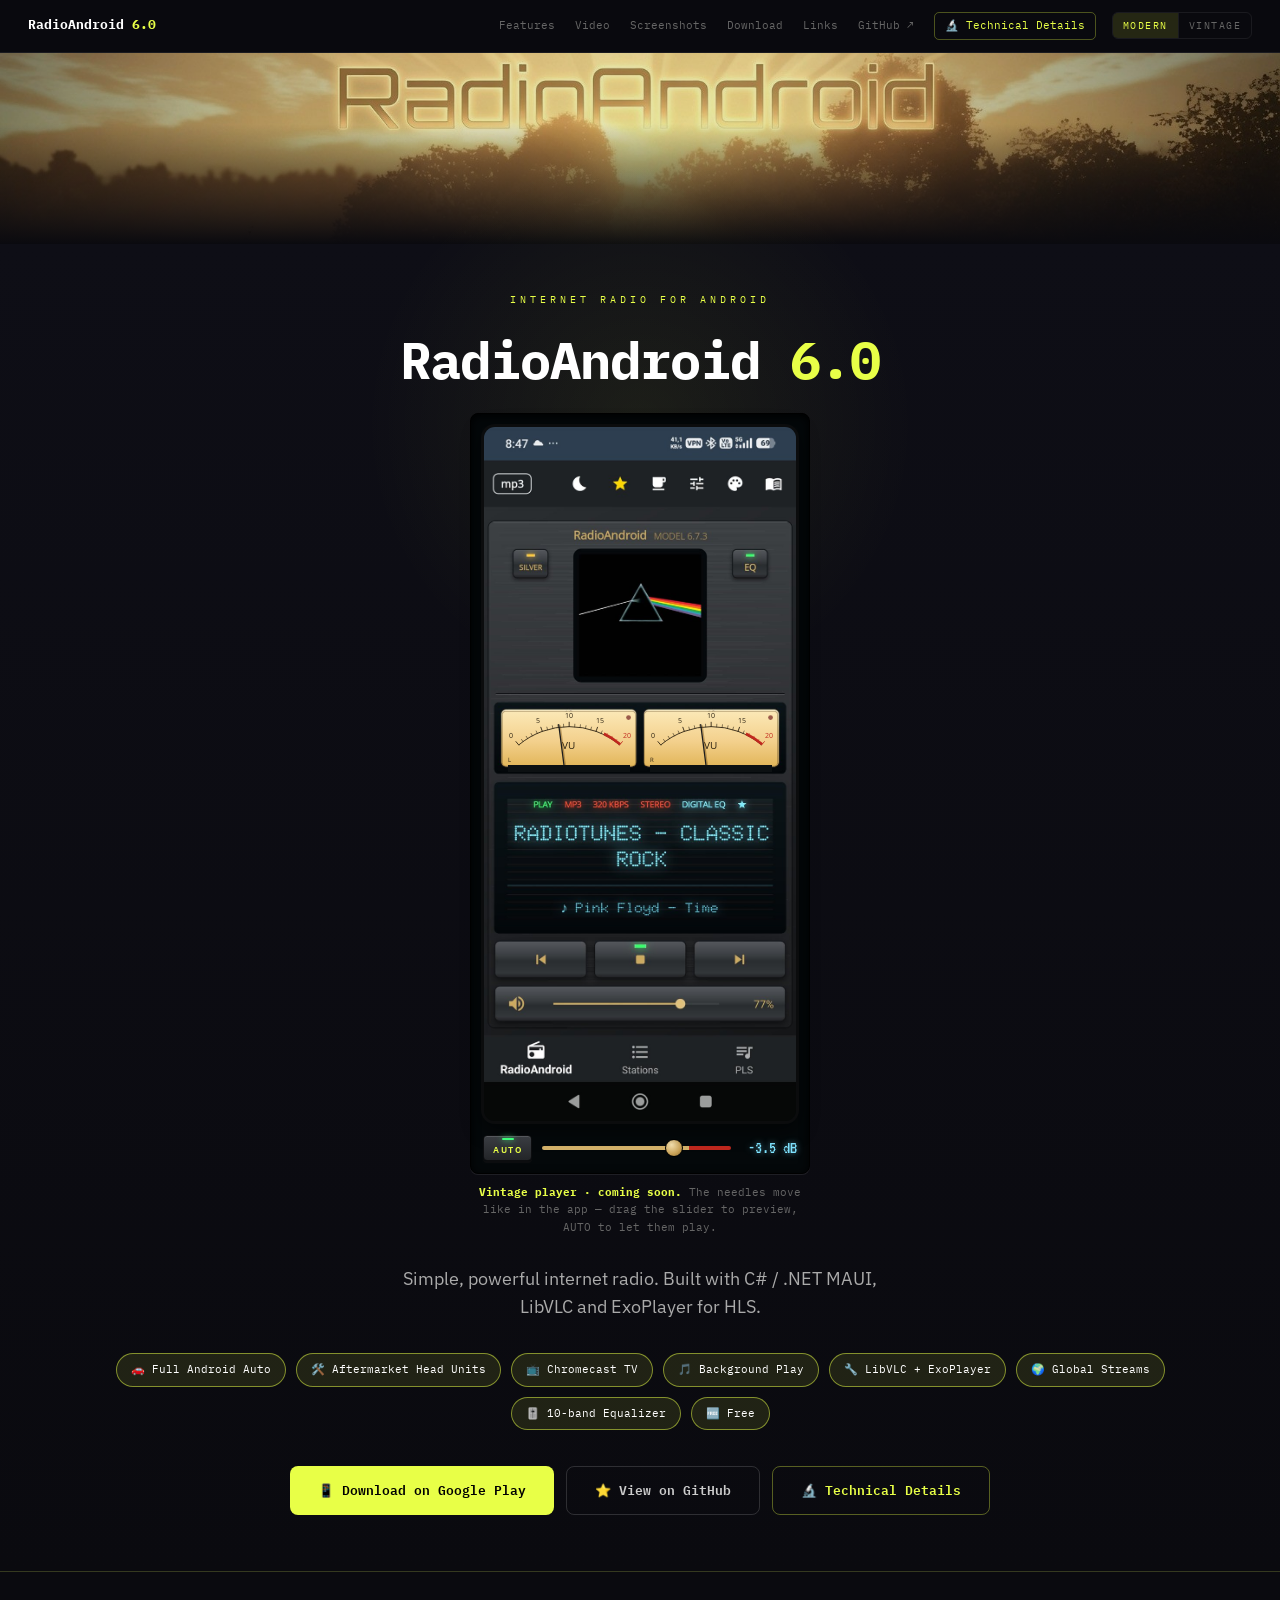
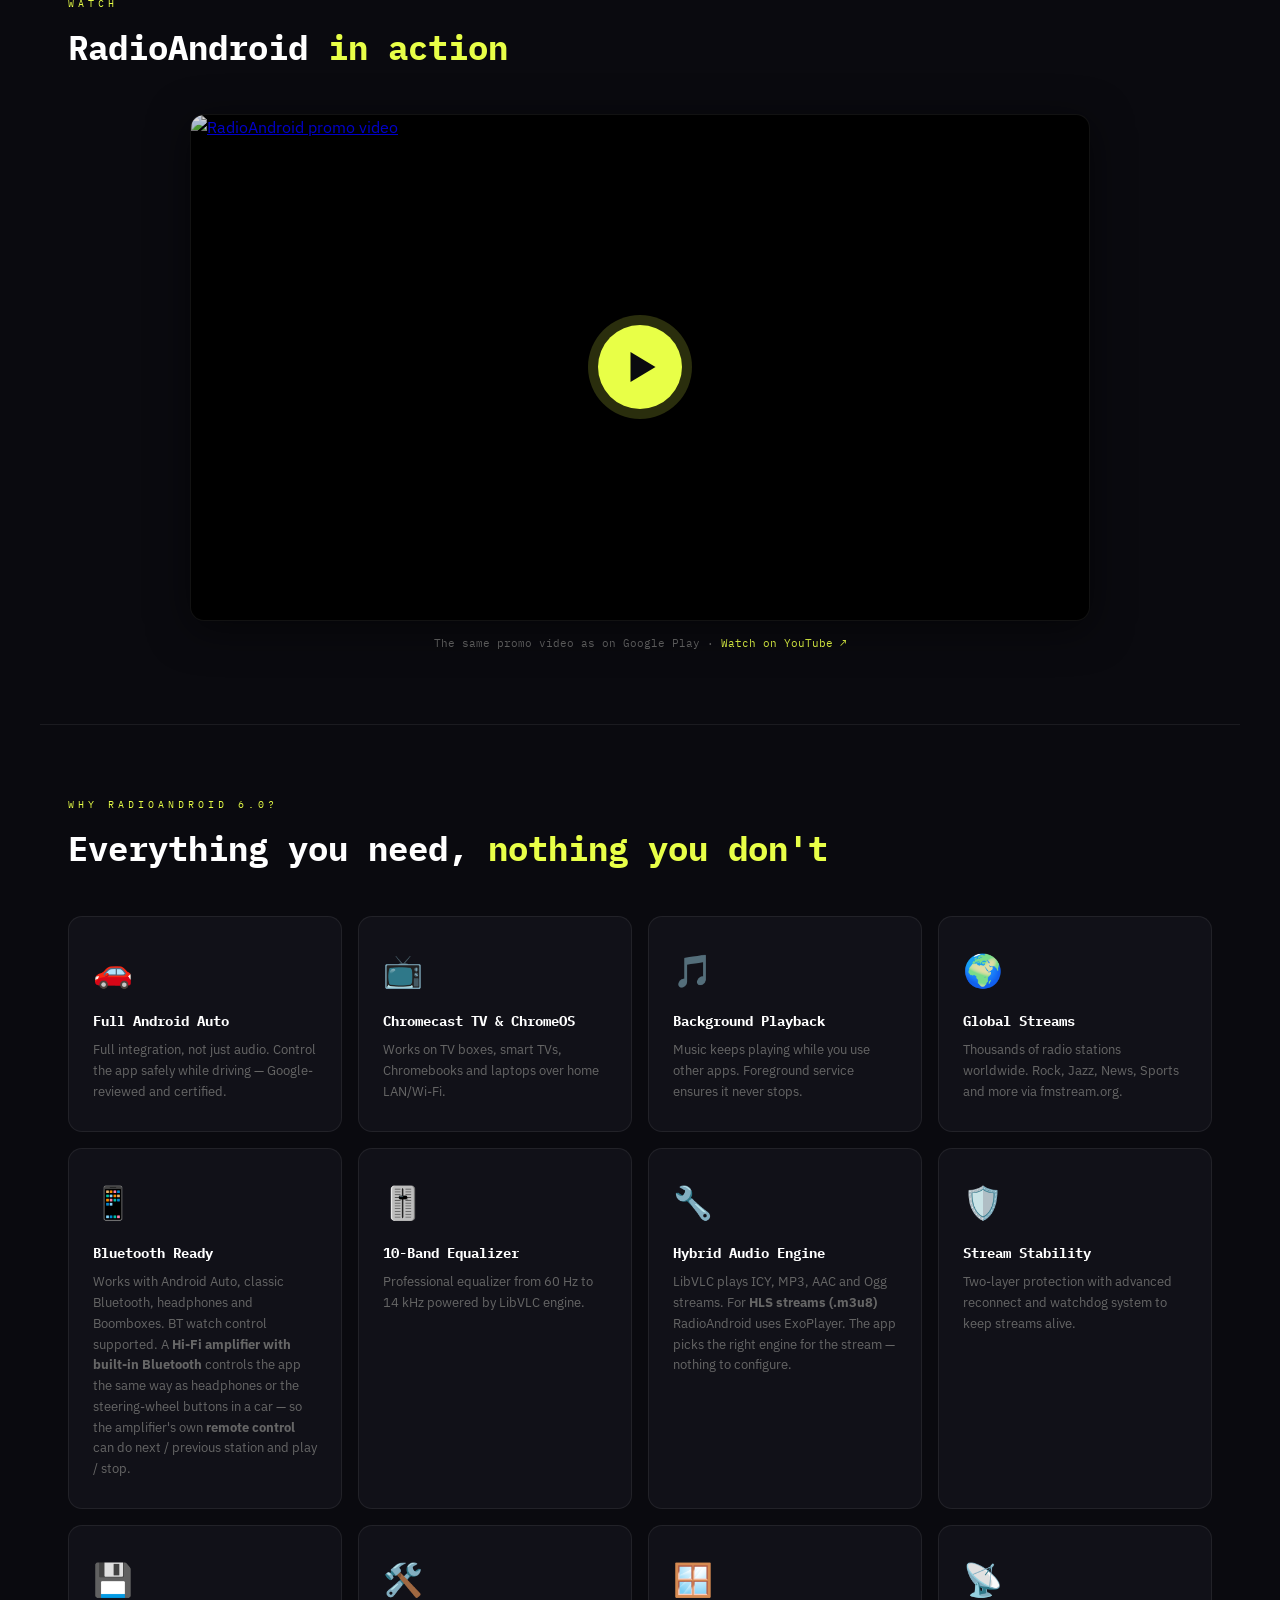
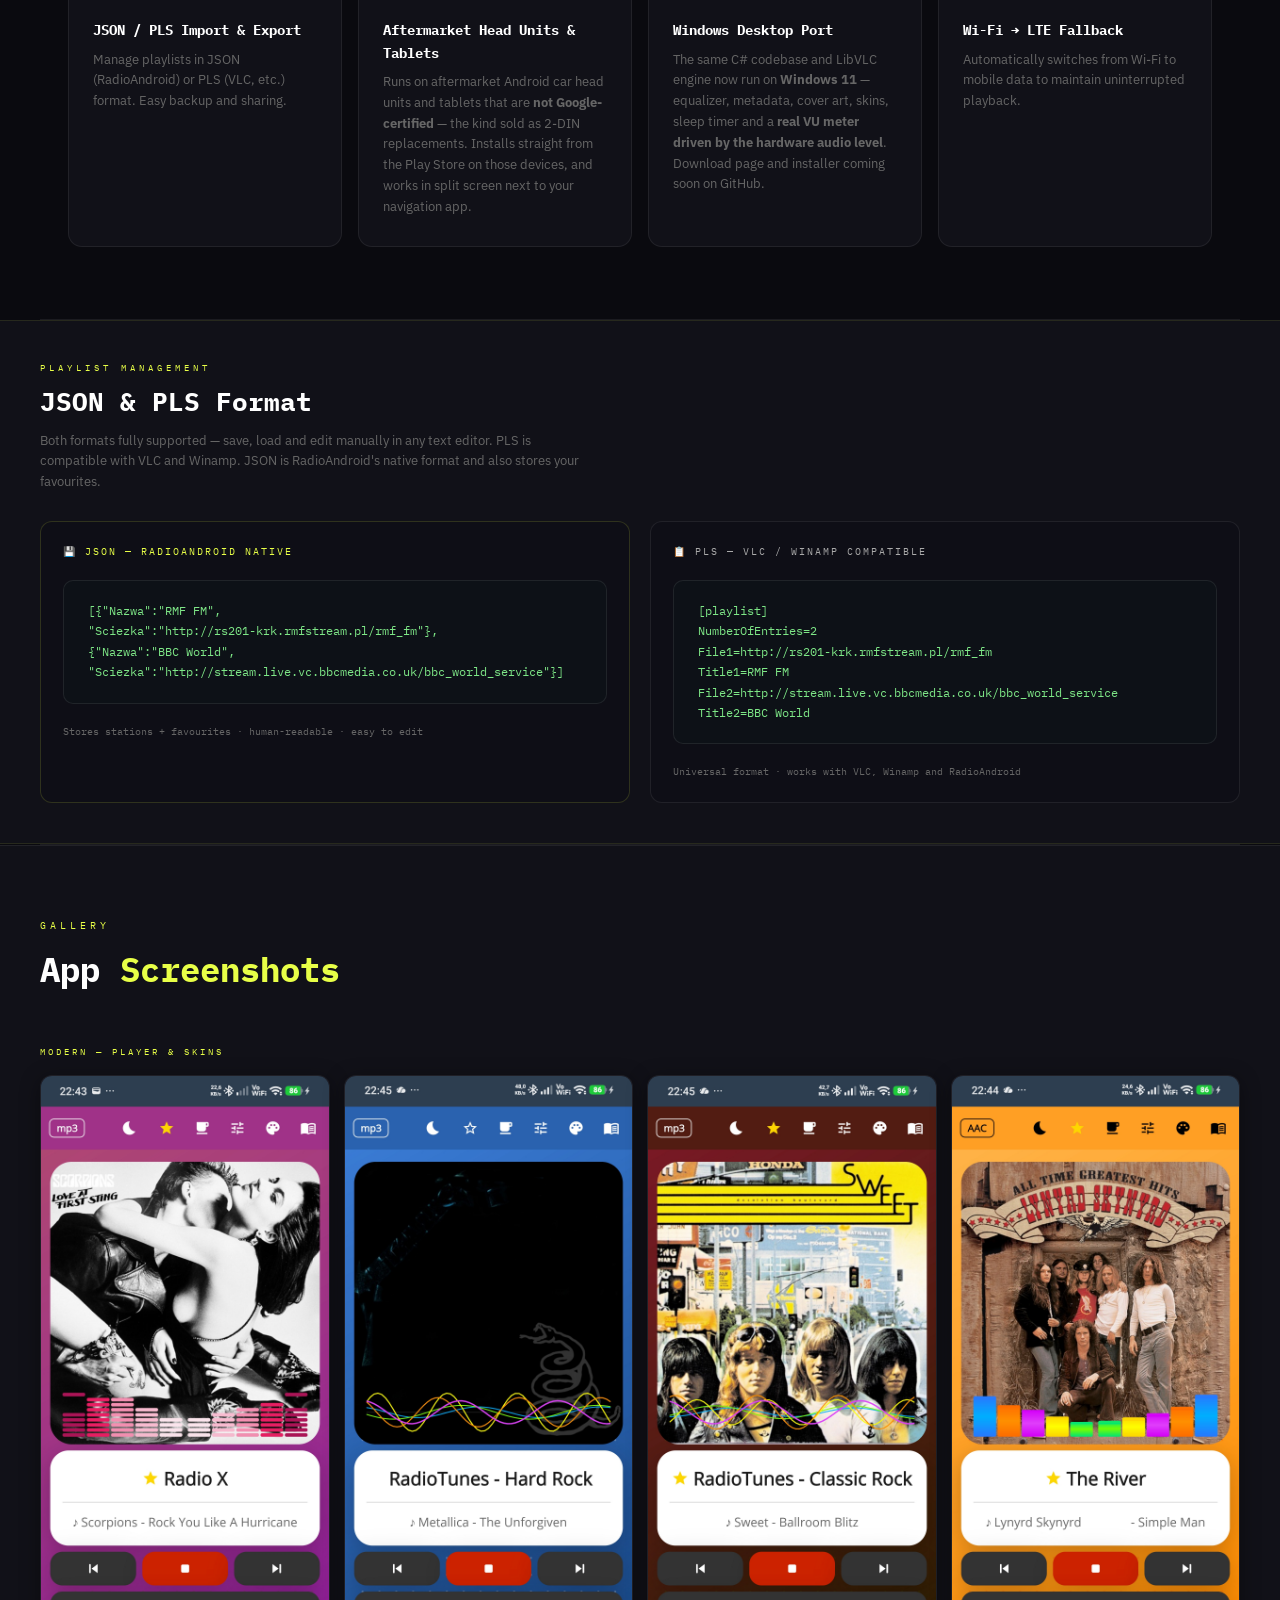
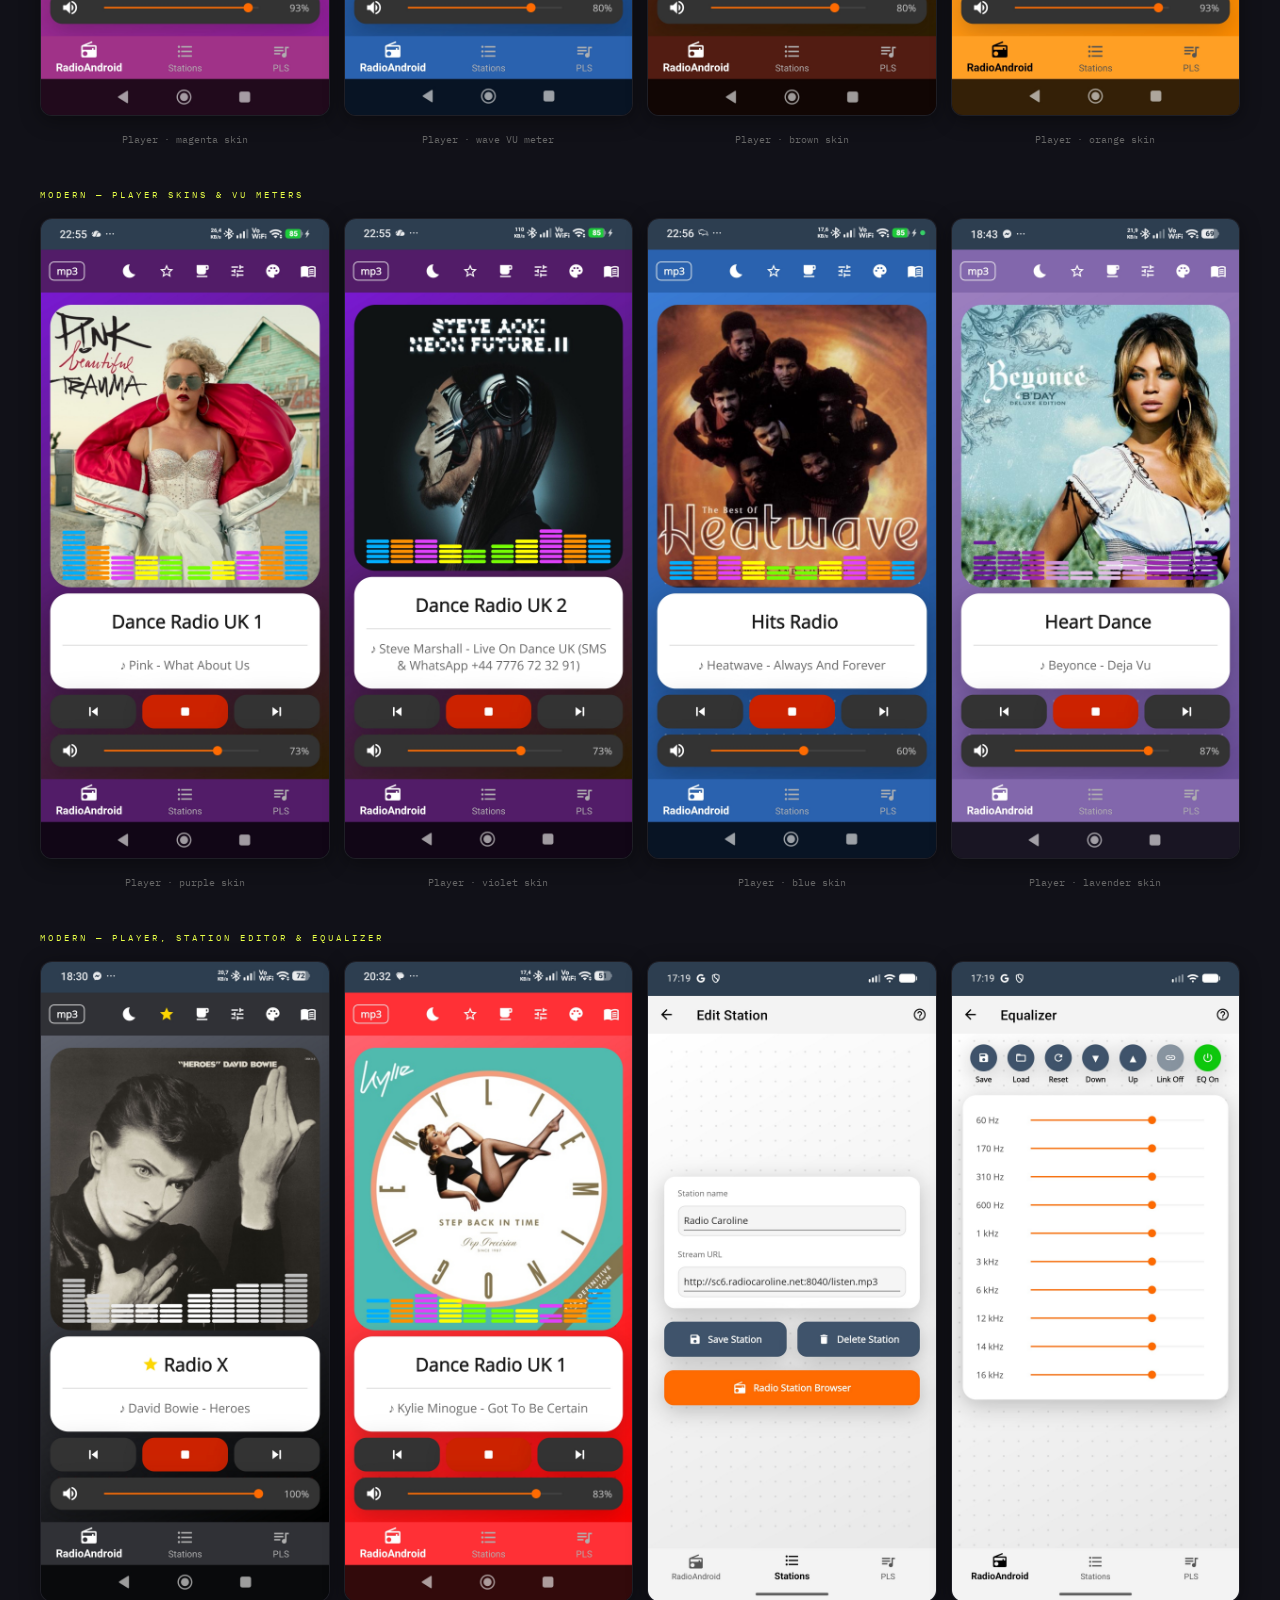
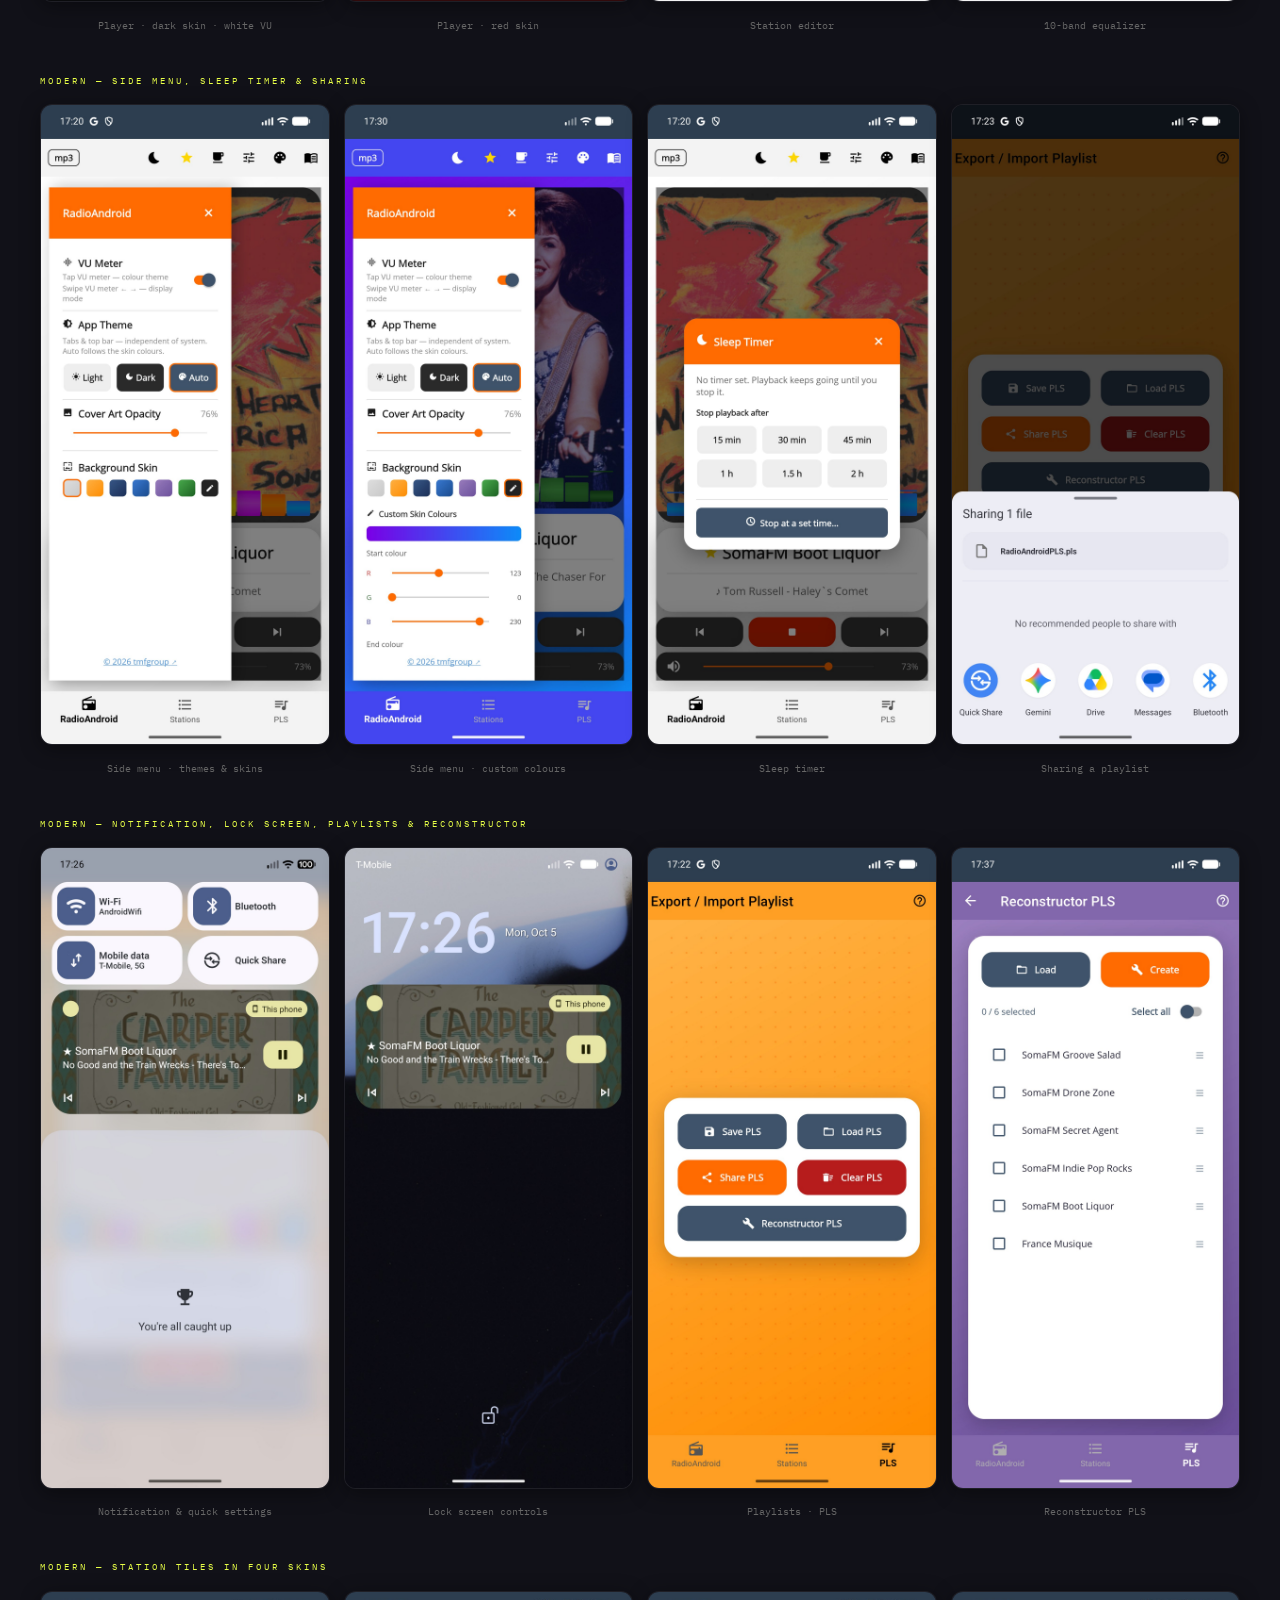
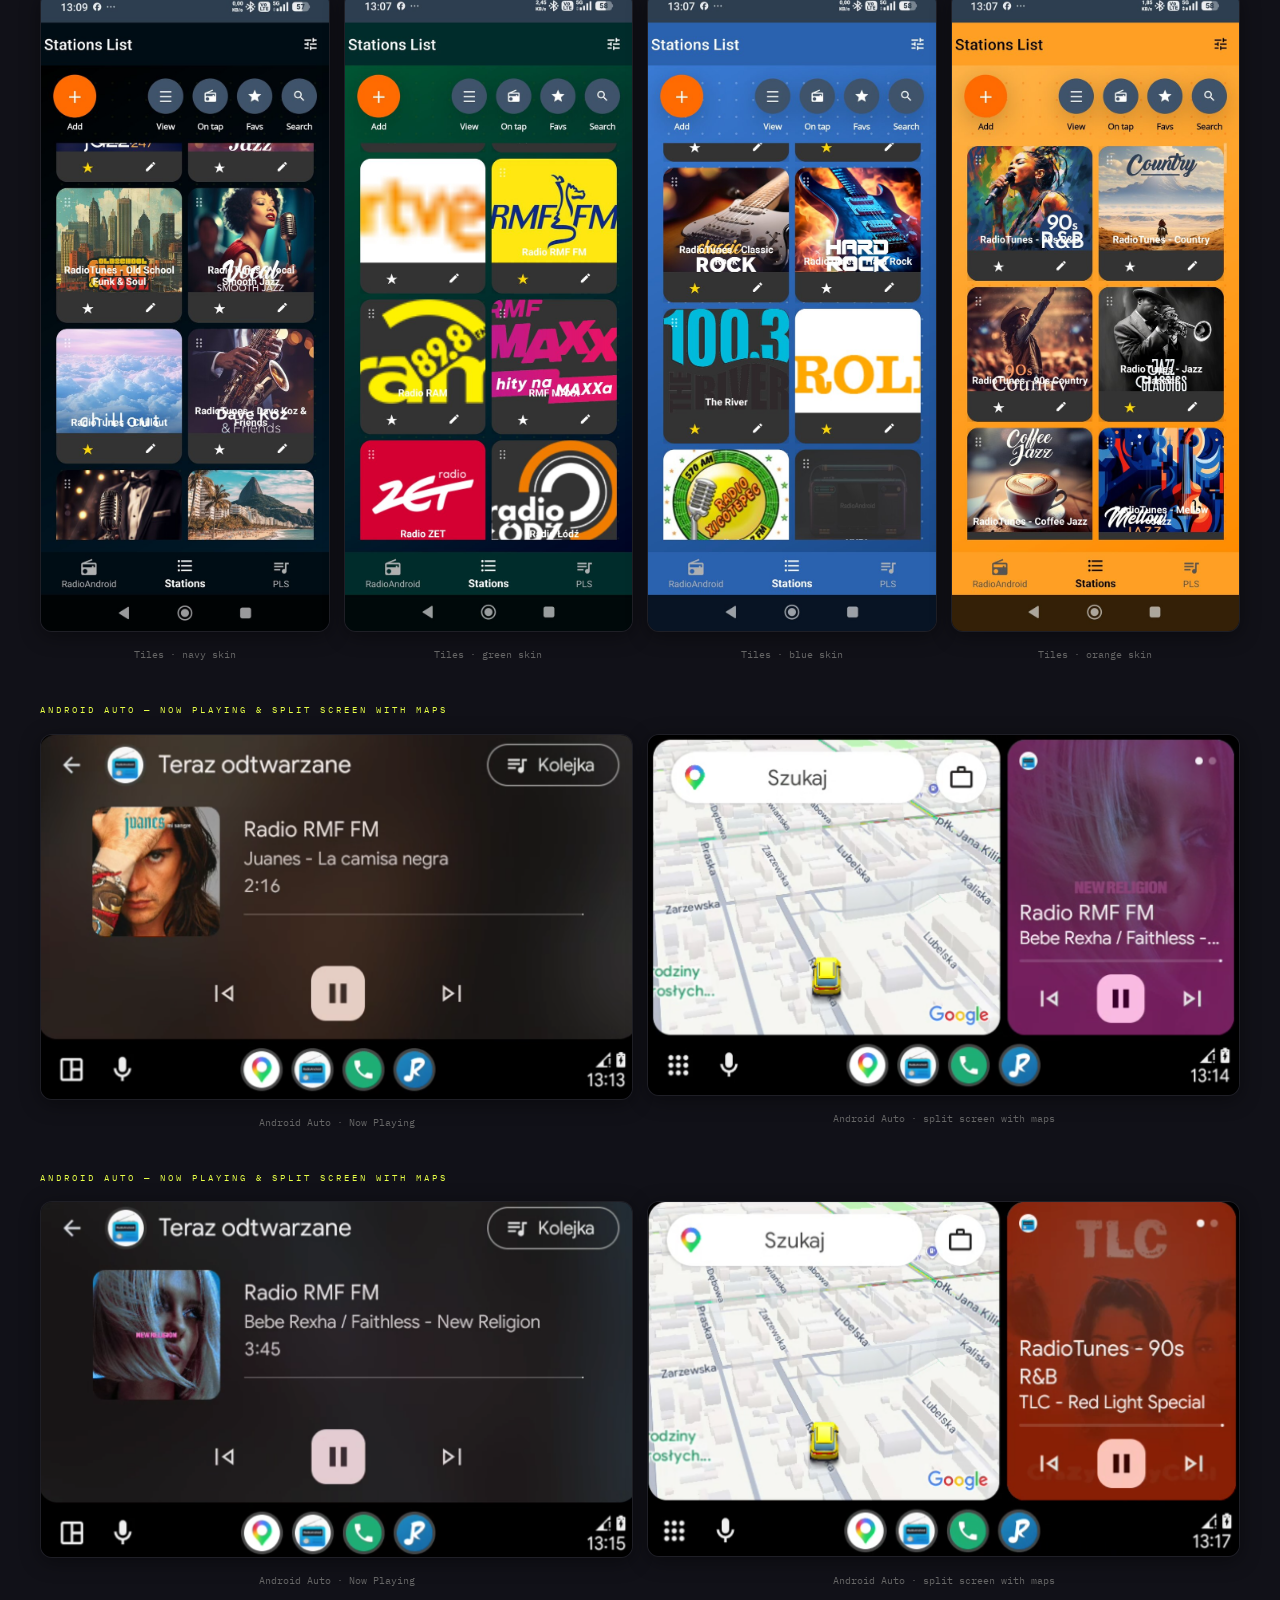
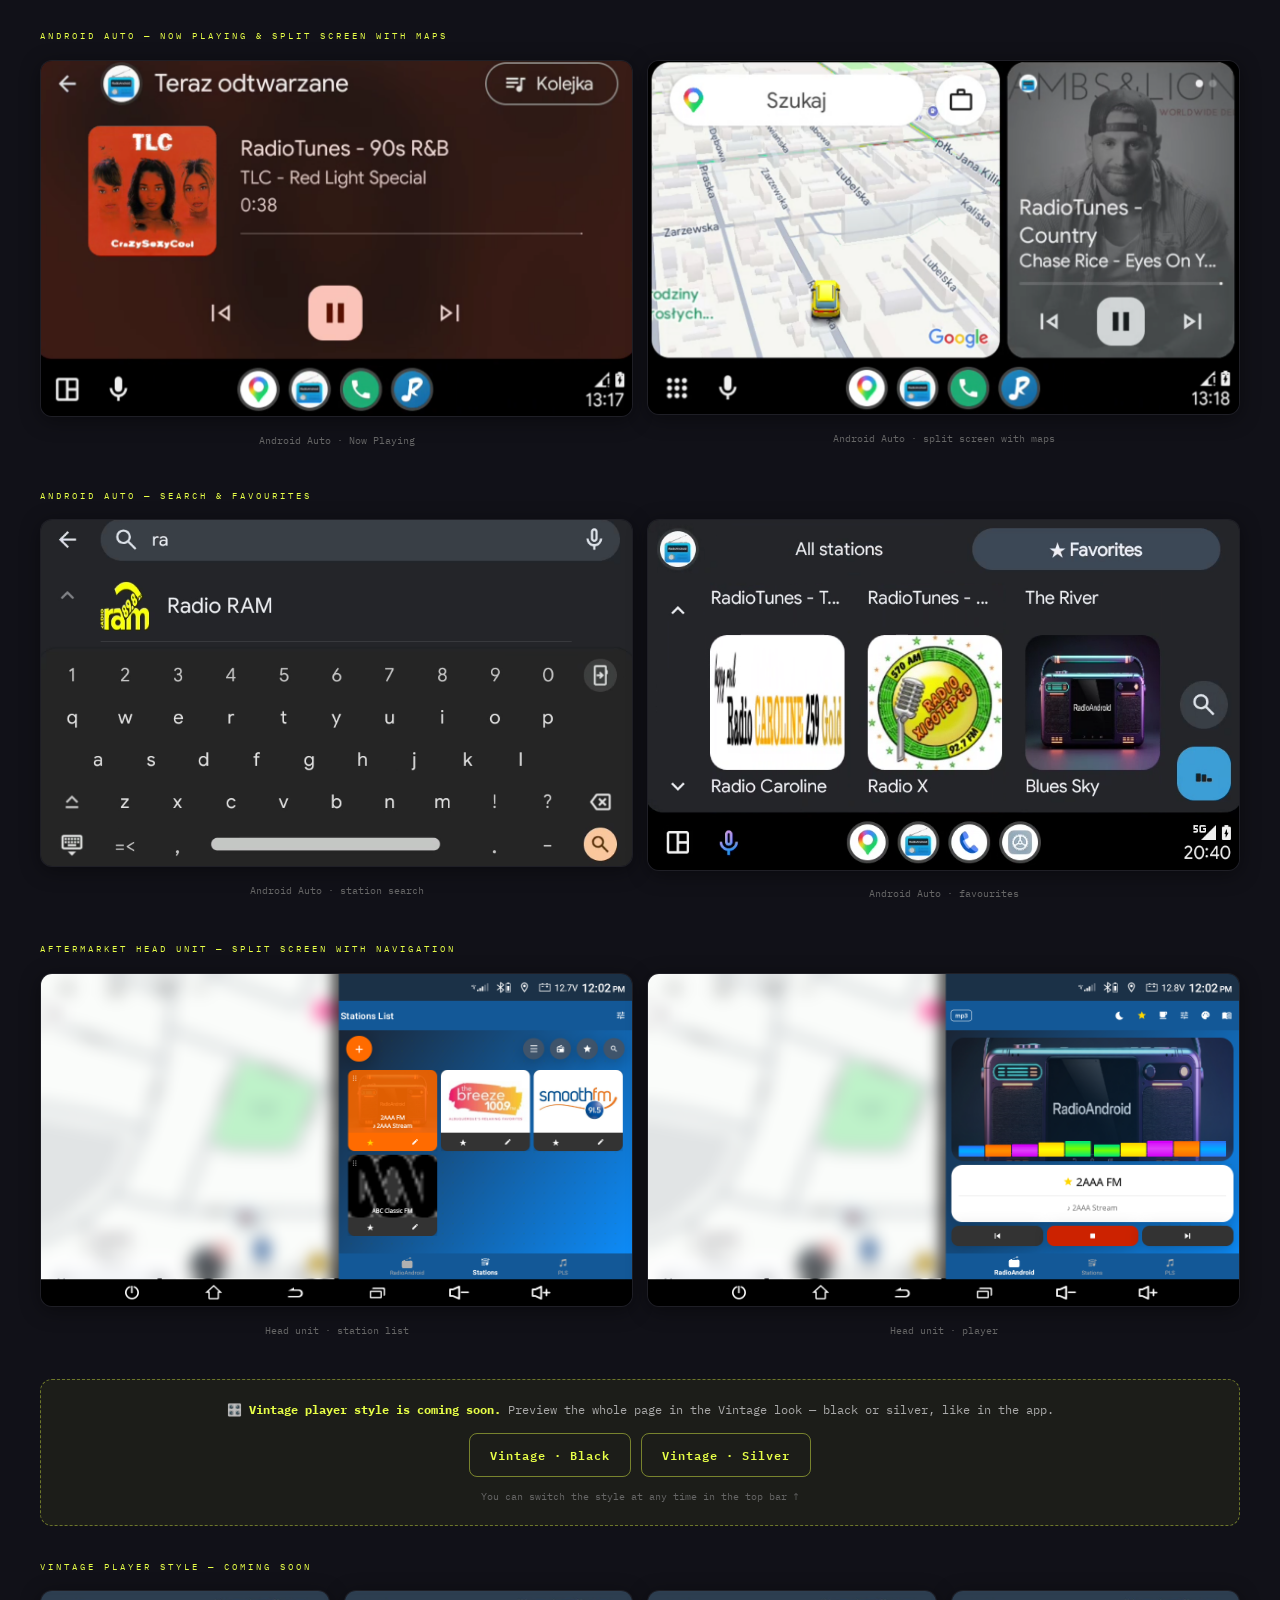
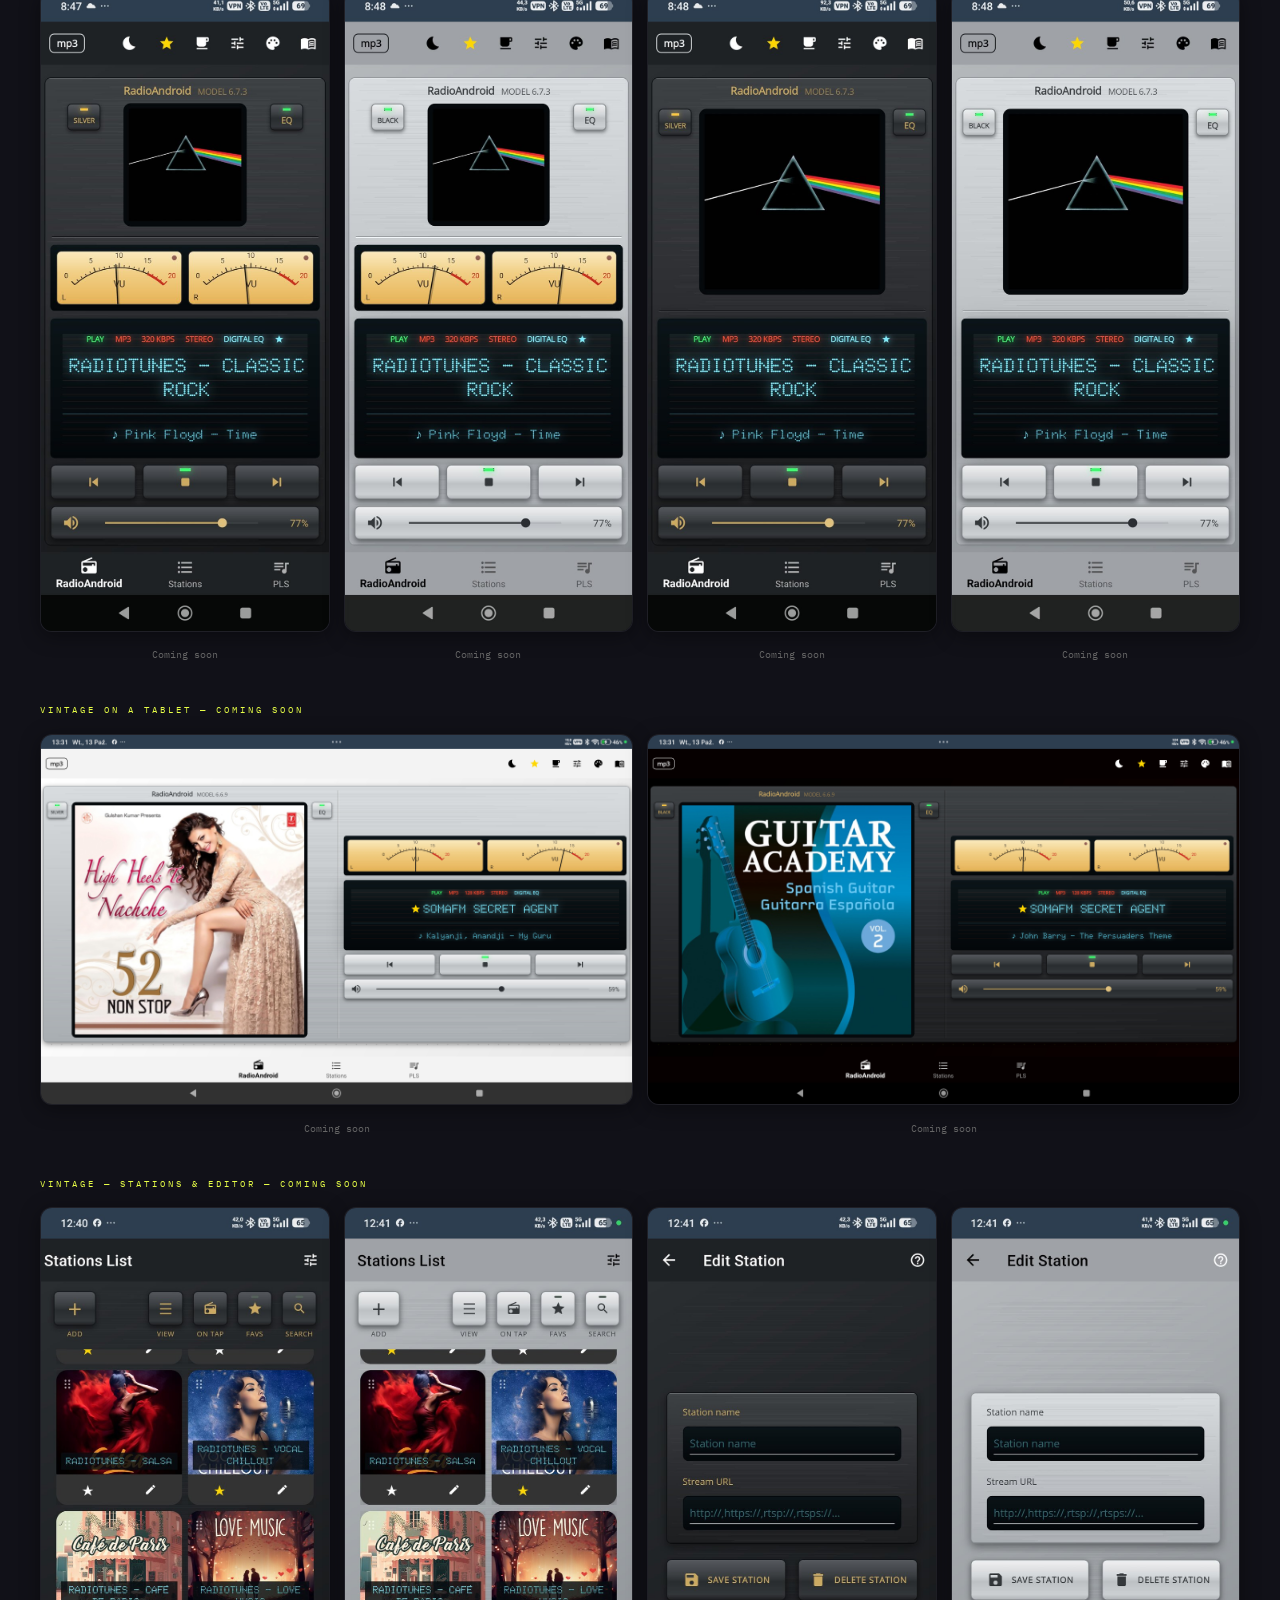
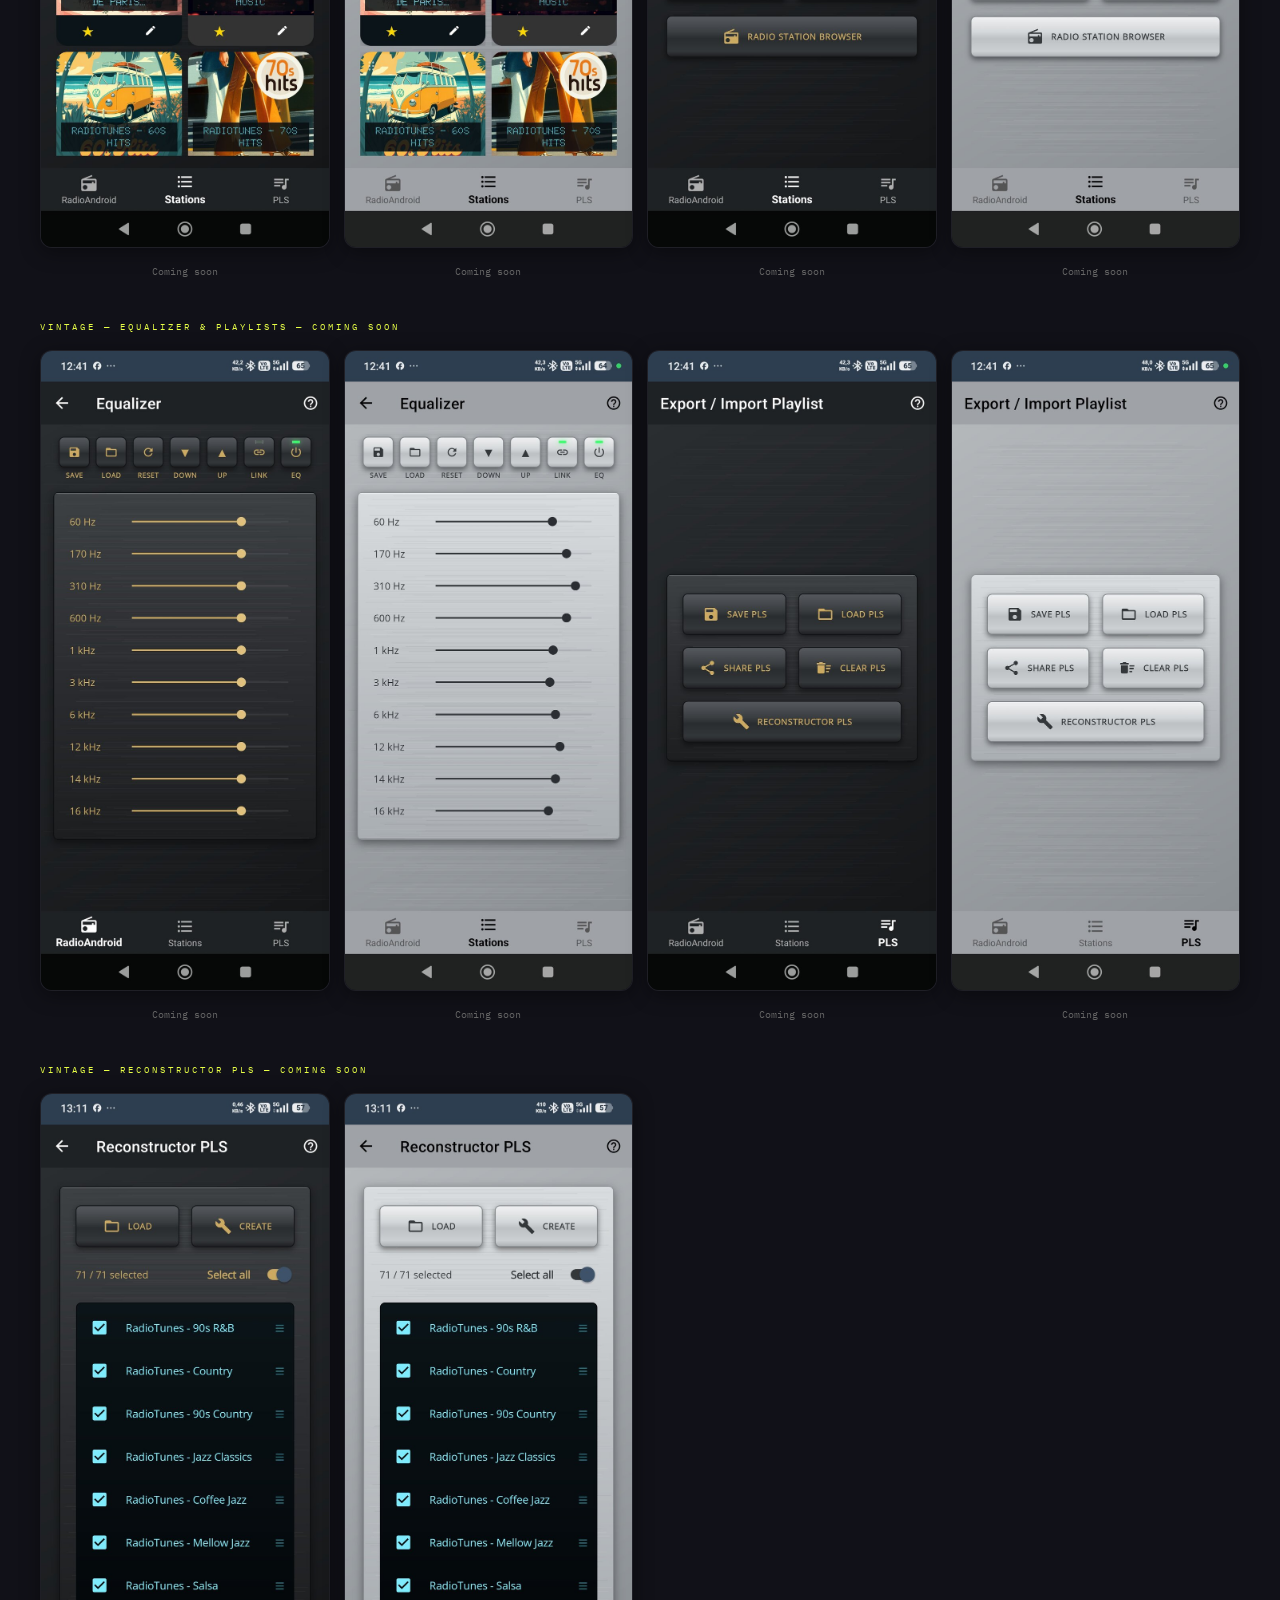
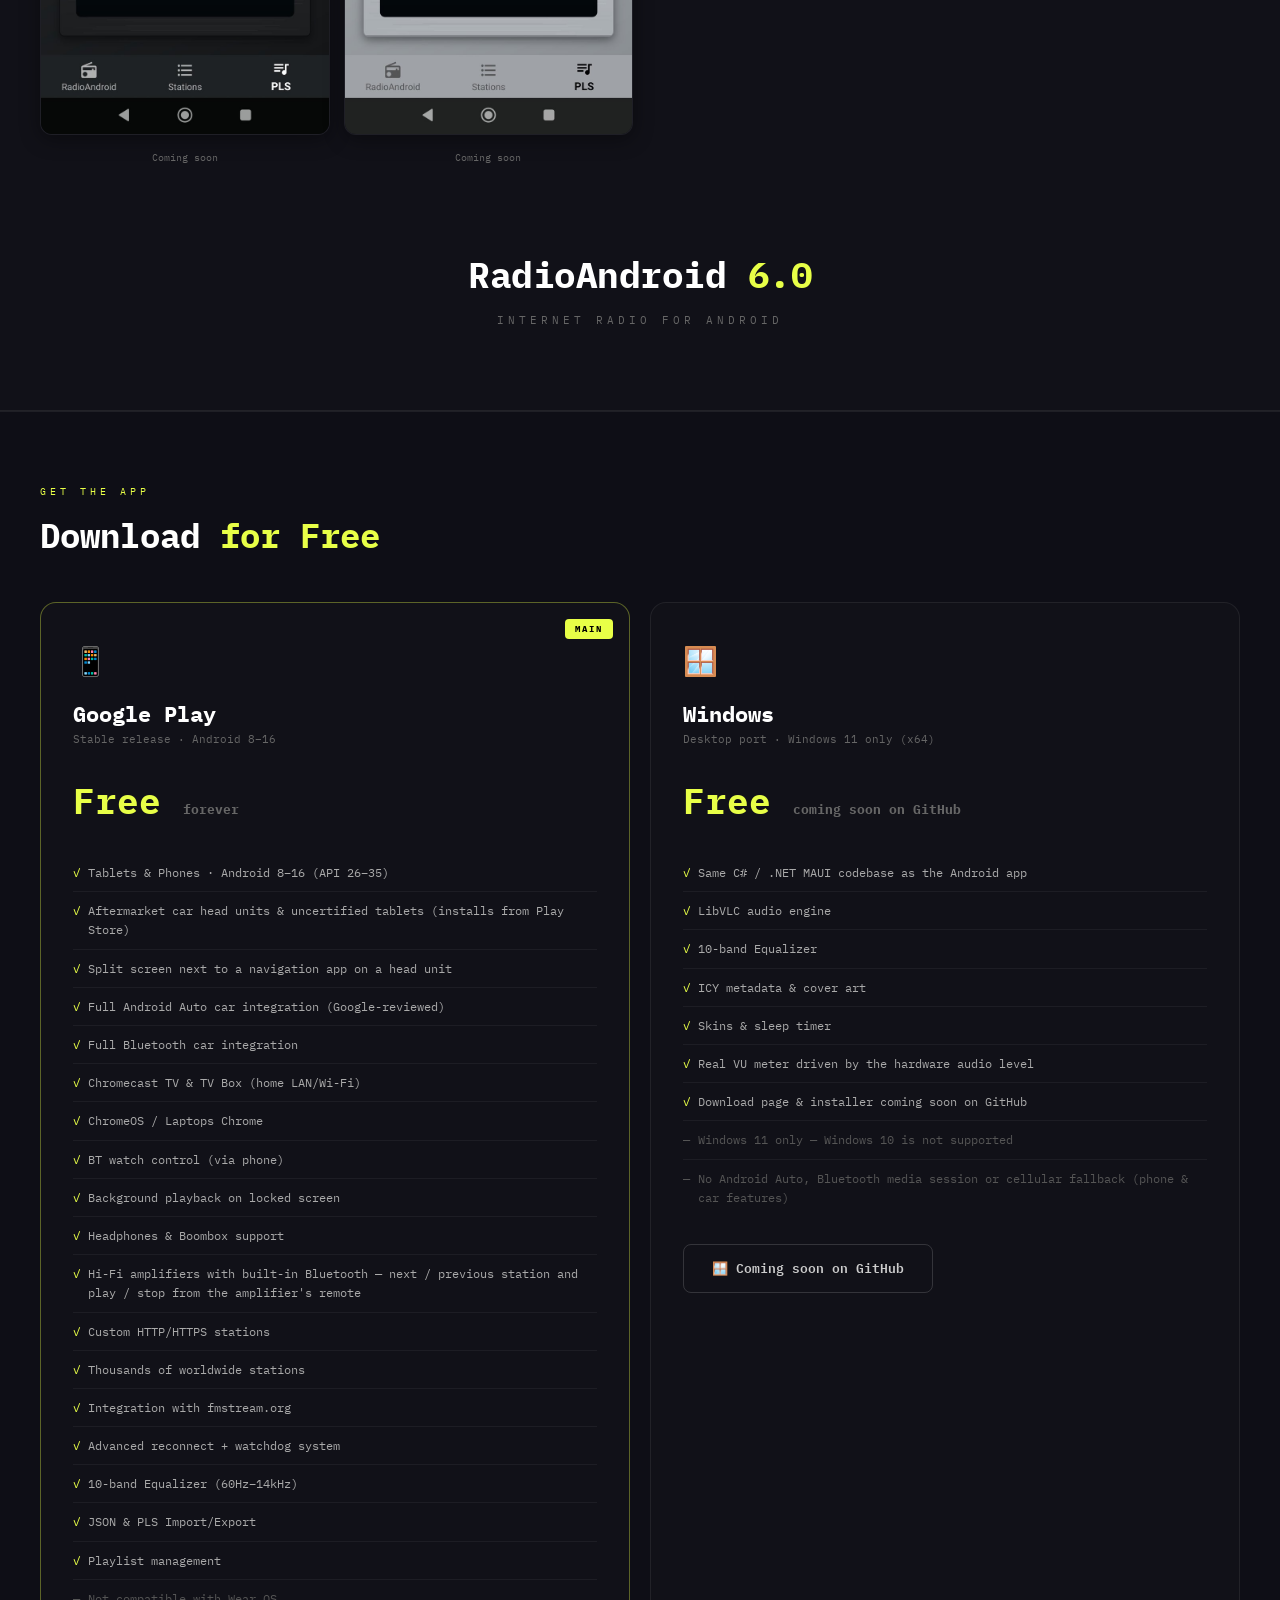
==== index.html @ 6a6246f6 "Bluetooth: wzmacniacz steruje jak słuchawki lub przyciski na kierownicy Co-Authored-By: Claude Opus " ====
<!DOCTYPE html>
<html lang="en">
<head>
<meta charset="UTF-8"/>
<meta name="viewport" content="width=device-width, initial-scale=1.0"/>
<title>RadioAndroid 6.0 — Simple Internet Radio App</title>
<link rel="preconnect" href="https://fonts.googleapis.com"/>
<link href="https://fonts.googleapis.com/css2?family=IBM+Plex+Mono:wght@400;600;700&family=IBM+Plex+Sans:wght@400;600;700&family=Open+Sans:wght@400;600;700&family=VT323&display=swap" rel="stylesheet"/>
<link rel="stylesheet" href="vintage.css?v=7"/>
<script src="style-switch.js?v=7"></script>
<style>
:root {
  --bg:     #0a0a0f;
  --bg2:    #0e0e16;
  --bg3:    #111118;
  --bg4:    #16161f;
  --accent: #e8ff47;
  --border: rgba(255,255,255,0.07);
  --text:   #e2e2e2;
  --muted:  #666;
  --mono:   'IBM Plex Mono', monospace;
  --sans:   'IBM Plex Sans', sans-serif;
  --accent-rgb: 232,255,71;
  --head:   #fff;
  --text2:  #aaa;
  --text3:  #ccc;
  --dim:    #555;
  --on-accent: #000;
  --accent-hover: #fff;
  --nav-bg: rgba(10,10,15,0.92);
}
*, *::before, *::after { box-sizing: border-box; margin: 0; padding: 0; }
html { scroll-behavior: smooth; }
body { background: var(--bg); color: var(--text); font-family: var(--sans); line-height: 1.6; overflow-x: hidden; }

/* ── HEADER ── */
.hero {
  border-bottom: 1px solid rgba(var(--accent-rgb),0.18);
  padding: 48px 28px 56px;
  text-align: center;
  position: relative;
  overflow-x: clip;
  background: linear-gradient(180deg,var(--bg2) 0%,var(--bg) 100%);
}
.hero > * { position:relative; z-index:2; }
.hero::before {
  content:''; position:absolute; top:-120px; left:50%; transform:translateX(-50%);
  width:600px; height:600px; border-radius:50%;
  background:radial-gradient(circle,rgba(var(--accent-rgb),0.07) 0%,transparent 65%);
  pointer-events:none;
}
.hero-icon { font-size: 64px; animation: float 3s ease-in-out infinite; display:block; margin-bottom:20px; }
@keyframes float { 0%,100%{transform:translateY(0)} 50%{transform:translateY(-10px)} }
.label-small { font-family:var(--mono); font-size:10px; color:var(--accent); letter-spacing:4px; text-transform:uppercase; margin-bottom:10px; }
.hero h1 { font-family:var(--mono); font-size:clamp(28px,6vw,52px); font-weight:700; color:var(--head); letter-spacing:-1px; margin-bottom:12px; }
.hero h1 span { color:var(--accent); }
.hero-sub { font-size:1.1rem; color:var(--text2); margin-bottom:32px; max-width:500px; margin-left:auto; margin-right:auto; }
.badges { display:flex; gap:10px; justify-content:center; flex-wrap:wrap; margin-bottom:36px; }
.badge {
  font-family:var(--mono); font-size:11px;
  background:rgba(var(--accent-rgb),0.05); border:1px solid rgba(var(--accent-rgb),0.3);
  border-radius:20px; padding:7px 14px; color:var(--accent); white-space:nowrap;
}
.badge.accent { border-color:rgba(var(--accent-rgb),0.5); color:var(--head); background:rgba(var(--accent-rgb),0.1); }
.hero-cta { display:flex; gap:12px; justify-content:center; flex-wrap:wrap; }

/* ── BUTTONS ── */
.btn {
  display:inline-flex; align-items:center; gap:8px;
  font-family:var(--mono); font-size:13px; font-weight:600;
  padding:13px 28px; border-radius:8px; text-decoration:none;
  transition:all 0.2s; border:none; cursor:pointer;
}
.btn-primary { background:var(--accent); color:var(--on-accent); }
.btn-primary:hover { background:var(--accent-hover); transform:translateY(-2px); box-shadow:0 8px 24px rgba(var(--accent-rgb),0.25); }
.btn-ghost { background:transparent; color:var(--text3); border:1px solid rgba(255,255,255,0.15); }
.btn-ghost:hover { border-color:var(--accent); color:var(--accent); transform:translateY(-2px); }
.btn-green { background:#22c55e; color:var(--on-accent); }
.btn-green:hover { background:#4ade80; transform:translateY(-2px); }

/* ── SECTIONS ── */
.section { padding:72px 28px; max-width:1200px; margin:0 auto; }
.section-title {
  font-family:var(--mono); font-size:10px; color:var(--accent);
  letter-spacing:4px; text-transform:uppercase; margin-bottom:8px;
}
.section-heading { font-family:var(--mono); font-size:clamp(22px,4vw,34px); font-weight:700; color:var(--head); margin-bottom:40px; }
.section-heading span { color:var(--accent); }

/* ── FEATURES GRID ── */
.features-grid { display:grid; grid-template-columns:repeat(auto-fit,minmax(240px,1fr)); gap:16px; }
.feature-card {
  background:var(--bg3); border:1px solid var(--border);
  border-radius:14px; padding:28px 24px;
  transition:all 0.2s; position:relative; overflow:hidden;
}
.feature-card::after {
  content:''; position:absolute; top:0; left:0; right:0; height:2px;
  background:var(--accent); transform:scaleX(0); transform-origin:left;
  transition:transform 0.3s;
}
.feature-card:hover { border-color:rgba(var(--accent-rgb),0.25); transform:translateY(-3px); background:var(--bg4); }
.feature-card:hover::after { transform:scaleX(1); }
.feature-card .f-icon { font-size:32px; margin-bottom:14px; }
.feature-card h3 { font-family:var(--mono); font-size:14px; font-weight:700; color:var(--head); margin-bottom:8px; }
.feature-card p { font-size:13px; color:var(--muted); line-height:1.6; }

/* ── SCREENSHOTS ── */
.screenshots-section { background:var(--bg3); border-top:1px solid var(--border); border-bottom:1px solid var(--border); padding:72px 28px; }
.screenshots-inner { max-width:1200px; margin:0 auto; }
.screenshot-group { margin-bottom:40px; }
.screenshot-group-label { font-family:var(--mono); font-size:9px; color:var(--muted); letter-spacing:3px; text-transform:uppercase; margin-bottom:16px; }
.screenshot-grid { display:grid; grid-template-columns:repeat(auto-fit,minmax(180px,1fr)); gap:14px; }
.screenshot-grid.cols-4 { grid-template-columns:repeat(4,1fr); }
@media(max-width:768px) { .screenshot-grid.cols-4 { grid-template-columns:repeat(auto-fit,minmax(180px,1fr)); } }
.screenshot-item { text-align:center; }
.screenshot-item img {
  width:100%; border-radius:12px;
  border:1px solid var(--border);
  box-shadow:0 4px 20px rgba(0,0,0,0.4);
  transition:all 0.3s;
  background:var(--bg2);
}
.screenshot-item img:hover { transform:scale(1.04); border-color:rgba(var(--accent-rgb),0.3); box-shadow:0 8px 32px rgba(var(--accent-rgb),0.1); }
.screenshot-item p { font-family:var(--mono); font-size:10px; color:var(--muted); margin-top:8px; }
.soon-tag { color:var(--accent); }

/* ── DOWNLOAD ── */
.download-section { background: var(--bg2); border-top:1px solid var(--border); border-bottom:1px solid var(--border); padding:72px 28px; }
.download-inner { max-width:1200px; margin:0 auto; }
.download-cards { display:grid; grid-template-columns:repeat(auto-fit,minmax(320px,1fr)); gap:20px; margin-top:40px; }
.download-card {
  background:var(--bg3); border:1px solid var(--border);
  border-radius:16px; padding:36px 32px; position:relative; overflow:hidden;
}
.download-card.featured { border-color:rgba(var(--accent-rgb),0.35); }
.download-card.featured::before {
  content:'MAIN'; position:absolute; top:16px; right:16px;
  font-family:var(--mono); font-size:9px; letter-spacing:2px;
  background:var(--accent); color:var(--on-accent); padding:3px 10px; border-radius:4px; font-weight:700;
}
.dc-icon { font-size:28px; margin-bottom:12px; }
.dc-title { font-family:var(--mono); font-size:22px; font-weight:700; color:var(--head); }
.dc-sub { font-family:var(--mono); font-size:11px; color:var(--muted); margin-bottom:24px; }
.dc-price { font-family:var(--mono); font-size:36px; font-weight:700; color:var(--accent); margin:16px 0 24px; }
.dc-price span { font-size:13px; color:var(--muted); }
.feature-list { list-style:none; margin-bottom:28px; }
.feature-list li {
  padding:9px 0; border-bottom:1px solid rgba(255,255,255,0.05);
  font-size:12px; color:var(--text2); font-family:var(--mono);
  display:flex; align-items:flex-start; gap:8px;
}
.feature-list li:last-child { border-bottom:none; }
.feature-list li .check { color:var(--accent); flex-shrink:0; }
.feature-list li .dim { color:var(--dim); }
.feature-list li .note { color:var(--dim); padding-left:14px; }

/* ── JSON SECTION ── */
.code-block {
  background:#0d1117; border:1px solid rgba(255,255,255,0.08);
  border-radius:10px; padding:20px 24px; font-family:var(--mono);
  font-size:12px; color:#7ee787; overflow-x:auto; margin:20px 0;
  line-height:1.7;
}

/* ── LINKS ── */
.links-grid { display:grid; gap:1px; background:var(--border); border:1px solid var(--border); border-radius:12px; overflow:hidden; margin-top:24px; }
.link-row {
  background:var(--bg3); padding:18px 24px;
  display:flex; align-items:center; justify-content:space-between; gap:16px;
  transition:background 0.2s; text-decoration:none; color:var(--text);
}
.link-row:hover { background:var(--bg4); }
.link-row .lr-text { font-family:var(--mono); font-size:13px; color:var(--text3); }
.link-row .lr-url { font-family:var(--mono); font-size:11px; color:var(--accent); }
.link-row .lr-arrow { color:var(--muted); font-size:18px; flex-shrink:0; }

/* ── SUPPORT ── */
.support-section {
  background: linear-gradient(135deg,rgba(var(--accent-rgb),0.06) 0%,rgba(var(--accent-rgb),0.02) 100%);
  border:1px solid rgba(var(--accent-rgb),0.15); border-radius:20px;
  padding:56px 40px; text-align:center; margin:0 28px 72px;
  max-width:800px; margin-left:auto; margin-right:auto;
}
.support-section h2 { font-family:var(--mono); font-size:clamp(20px,4vw,30px); font-weight:700; color:var(--head); margin-bottom:16px; }
.support-section p { font-size:15px; color:var(--text2); max-width:480px; margin:0 auto 32px; }
.support-section .highlight { color:var(--accent); font-weight:700; }

/* ── FOOTER ── */
footer {
  background:var(--bg3); border-top:1px solid var(--border);
  padding:48px 28px; text-align:center;
}
.footer-logo { font-family:var(--mono); font-size:18px; font-weight:700; color:var(--head); margin-bottom:6px; }
.footer-logo span { color:var(--accent); }
.footer-sub { font-family:var(--mono); font-size:11px; color:var(--muted); margin-bottom:24px; }
.footer-links { display:flex; gap:20px; justify-content:center; flex-wrap:wrap; margin-bottom:24px; }
.footer-links a { font-family:var(--mono); font-size:11px; color:var(--muted); text-decoration:none; transition:color 0.2s; }
.footer-links a:hover { color:var(--accent); }
.footer-copy { font-family:var(--mono); font-size:10px; color:var(--dim); }

/* ── NAV ── */
nav {
  position:sticky; top:0; z-index:100;
  background:var(--nav-bg); backdrop-filter:blur(12px);
  border-bottom:1px solid var(--border);
  padding:12px 28px; display:flex; align-items:center; justify-content:space-between; gap:16px;
}
.nav-brand { font-family:var(--mono); font-size:13px; font-weight:700; color:var(--head); text-decoration:none; }
.nav-brand span { color:var(--accent); }
.nav-links { display:flex; gap:20px; align-items:center; margin-left:auto; }
.nav-links a { font-family:var(--mono); font-size:11px; color:var(--muted); text-decoration:none; transition:color 0.2s; }
.nav-links a:hover { color:var(--accent); }

/* ── DIVIDER ── */
.stripe { height:1px; background:var(--border); max-width:1200px; margin:0 auto; }
.video-wrap { position:relative; max-width:900px; margin:0 auto; aspect-ratio:16/9; border-radius:14px; overflow:hidden; border:1px solid var(--border); box-shadow:0 8px 40px rgba(0,0,0,0.5); background:#000; }
.video-wrap a, .video-wrap iframe { position:absolute; inset:0; width:100%; height:100%; border:0; display:block; }
.video-wrap img { width:100%; height:100%; object-fit:cover; display:block; opacity:0.85; transition:opacity 0.3s, transform 0.4s; }
.video-wrap a:hover img { opacity:1; transform:scale(1.03); }
.video-play { position:absolute; top:50%; left:50%; width:84px; height:84px; margin:-42px 0 0 -42px; border-radius:50%; background:var(--accent); box-shadow:0 0 0 10px rgba(var(--accent-rgb),0.18); transition:transform 0.2s; }
.video-play::after { content:""; position:absolute; top:50%; left:54%; transform:translate(-50%,-50%); border-style:solid; border-width:15px 0 15px 25px; border-color:transparent transparent transparent var(--bg); }
.video-wrap a:hover .video-play { transform:scale(1.08); }
.video-caption { text-align:center; font-family:var(--mono); font-size:11px; color:var(--muted); margin-top:14px; }
.video-caption a { color:var(--accent); text-decoration:none; }

/* ── RESPONSIVE ── */
@media(max-width:768px) {
  .hero { padding:60px 16px 48px; }
  .section { padding:52px 16px; }
  .download-section, .screenshots-section { padding:52px 16px; }
  .support-section { margin:0 16px 52px; padding:40px 24px; }
  .nav-links { display:none; }
  .download-cards { grid-template-columns:1fr; }
}

/* ── VINTAGE (page-specific; shared parts live in vintage.css) ── */
html[data-style="vintage"] .hero { background:var(--plate); border-bottom:1px solid var(--plate-edge); box-shadow:inset 0 1px 0 var(--plate-hi); }
html[data-style="vintage"] .hero::before { display:none; }
html[data-style="vintage"] .label-small,
html[data-style="vintage"] .section-title,
html[data-style="vintage"] .screenshot-group-label { font-family:var(--sans); font-weight:600; }
html[data-style="vintage"] .screenshot-group-label { font-size:10px; }
html[data-style="vintage"] .hero h1 { font-size:clamp(40px,8vw,72px); line-height:1; }
html[data-style="vintage"] .section-heading { font-size:clamp(26px,5vw,40px); line-height:1.15; }
html[data-style="vintage"] .feature-card::after { background:var(--led); box-shadow:0 0 8px var(--led); }
html[data-style="vintage"] .feature-card:hover { transform:none; filter:brightness(1.06); }
html[data-style="vintage"] .feature-card h3,
html[data-style="vintage"] .dc-title,
html[data-style="vintage"] .support-section h2 { font-family:var(--sans); color:var(--accent); text-transform:uppercase; letter-spacing:1.5px; }
html[data-style="vintage"] .feature-card h3 { font-size:13px; }
html[data-style="vintage"] .dc-price { font-family:'VT323',var(--mono); font-weight:400; color:var(--vfd); text-shadow:0 0 6px rgba(127,227,255,0.6); font-size:44px; }
html[data-style="vintage"] .download-card.featured::before { background:var(--led); color:#04150a; box-shadow:0 0 8px var(--led); }
html[data-style="vintage"] .feature-list li .check { color:var(--led); text-shadow:0 0 5px rgba(61,255,122,0.6); }
html[data-style="vintage"] .download-section,
html[data-style="vintage"] .screenshots-section,
html[data-style="vintage"] footer { background:transparent; border-color:var(--plate-edge); }
html[data-style="vintage"] .code-block { background:var(--vfd-bg); border-color:#000; color:var(--vfd); box-shadow:inset 0 2px 8px rgba(0,0,0,0.9); text-shadow:0 0 4px rgba(127,227,255,0.4); }
html[data-style="vintage"] .links-grid { background:var(--plate-edge); border-color:var(--plate-edge); border-radius:8px; }
html[data-style="vintage"] .link-row { background:var(--plate); }
html[data-style="vintage"] .link-row:hover { filter:brightness(1.1); }
html[data-style="vintage"] .link-row .lr-text { font-family:var(--sans); }
html[data-style="vintage"] .screenshot-item img { border:3px solid #0b0c0d; border-radius:14px; box-shadow:0 0 0 1px var(--plate-hi),0 6px 18px rgba(0,0,0,0.5); }
html[data-style="vintage"] .screenshot-item img:hover { transform:none; filter:brightness(1.05); }
html[data-style="vintage"] .video-wrap { border:4px solid #0b0c0d; box-shadow:0 0 0 1px var(--plate-hi),0 8px 30px rgba(0,0,0,0.6); }
html[data-style="vintage"] .video-play { background:var(--key); border:1px solid var(--key-edge); box-shadow:inset 0 1px 0 var(--key-hi),0 4px 0 var(--key-edge),0 0 0 8px rgba(0,0,0,0.3); }
html[data-style="vintage"] .video-play::after { border-color:transparent transparent transparent var(--accent); }
html[data-style="vintage"] .stripe { background:var(--plate-edge); box-shadow:0 1px 0 var(--plate-hi); }
html[data-style="vintage"] .footer-logo { font-family:var(--sans); color:var(--accent); }
html[data-style="vintage"] img[src="banner.jpg"] { filter:sepia(0.25) saturate(0.85); }
html[data-style="vintage"][data-finish="silver"] .code-block,
html[data-style="vintage"][data-finish="silver"] .video-wrap,
html[data-style="vintage"][data-finish="silver"] .screenshot-item img { border-color:#6d7076; }

/* gallery: Vintage screenshots first in Vintage mode */
html[data-style="vintage"] .screenshots-inner { display:flex; flex-direction:column; }
html[data-style="vintage"] .screenshots-inner > * { order:2; }
html[data-style="vintage"] .screenshots-inner > .section-title,
html[data-style="vintage"] .screenshots-inner > .section-heading { order:0; align-self:flex-start; }
html[data-style="vintage"] .screenshots-inner > .v-group { order:1; }

@media(max-width:768px) {
  nav { padding:10px 16px; }
  html[data-style="vintage"] .hero h1 { padding:6px 12px 2px; }
}
</style>
</head>
<body>

<!-- NAV -->
<nav>
  <a class="nav-brand" href="#" translate="no">RadioAndroid <span>6.0</span></a>
  <div class="nav-links">
    <a href="#features">Features</a>
    <a href="#video">Video</a>
    <a href="#screenshots">Screenshots</a>
    <a href="#download">Download</a>
    <a href="#links">Links</a>
    <a href="https://github.com/toevi/RadioAndroidPro" target="_blank">GitHub ↗</a>
    <a href="details.html" style="color:var(--accent);border:1px solid rgba(var(--accent-rgb),0.3);padding:4px 10px;border-radius:5px;">🔬 Technical Details</a>
  </div>
  <div class="style-switch" role="group" aria-label="Page style" translate="no">
    <div class="style-seg">
      <button type="button" data-set-style="modern">Modern</button>
      <button type="button" data-set-style="vintage">Vintage</button>
    </div>
    <button type="button" class="finish-btn" data-toggle-finish></button>
  </div>
</nav>

<!-- BANNER -->
<div style="width:100%;overflow:hidden;max-height:400px;position:relative;background:var(--bg);">
  <img src="banner.jpg" alt="RadioAndroid" style="width:100%;display:block;object-fit:cover;object-position:center 70%;max-height:400px;opacity:0.9;"/>
  <div style="position:absolute;bottom:0;left:0;right:0;height:120px;background:linear-gradient(0deg,var(--bg) 0%,transparent 100%);"></div>
</div>

<!-- HERO -->
<header class="hero">
  <div class="v-soon" role="note"><span><b>Preview</b> · Vintage style coming soon to the app</span><i>The current app release uses the Modern style. Vintage arrives in a future update.</i></div>
  <div class="label-small">Internet Radio for Android</div>
  <h1 class="vfd" translate="no">RadioAndroid <span>6.0</span></h1>
  <div class="vu-pair vu-showcase" data-vu="photo" translate="no"><img class="vu-shot-black" src="screenshot57.jpg" alt="Vintage player style, black, with the two needle VU meters moving live"><img class="vu-shot-silver" src="screenshot58.jpg" alt="Vintage player style, silver, with the two needle VU meters moving live"></div>
  <p class="vu-showcase-cap"><strong>Vintage player · coming soon.</strong> The needles move like in the app — drag the slider to preview, AUTO to let them play.</p>
  <p class="hero-sub">Simple, powerful internet radio. Built with C# / .NET MAUI, LibVLC and ExoPlayer for HLS.</p>
  <div class="badges">
    <span class="badge accent tag-key">🚗 Full Android Auto</span>
    <span class="badge accent tag-key">🛠️ Aftermarket Head Units</span>
    <span class="badge accent tag-key">📺 Chromecast TV</span>
    <span class="badge accent tag-key">🎵 Background Play</span>
    <span class="badge accent tag-key">🔧 LibVLC + ExoPlayer</span>
    <span class="badge accent tag-key">🌍 Global Streams</span>
    <span class="badge accent tag-key">🎚️ 10-band Equalizer</span>
    <span class="badge accent tag-key">🆓 Free</span>
  </div>
  <div class="hero-cta">
    <a href="https://play.google.com/store/apps/details?id=com.tmfgroup.radioandroid" class="btn btn-primary key led" target="_blank">📱 Download on Google Play</a>
    <a href="https://github.com/toevi/RadioAndroidPro" class="btn btn-ghost key" target="_blank">⭐ View on GitHub</a>
    <a href="details.html" class="btn btn-ghost key" style="border-color:rgba(var(--accent-rgb),0.35);color:var(--accent);">🔬 Technical Details</a>
  </div>
</header>

<!-- PROMO VIDEO -->
<section class="section" id="video" style="padding-top:24px;">
  <div class="section-title">Watch</div>
  <div class="section-heading vfd">RadioAndroid <span>in action</span></div>
  <div class="video-wrap" id="promo-video">
    <a href="https://youtu.be/rc2buvGf93Q" target="_blank" rel="noopener" aria-label="Play the RadioAndroid promo video">
      <img src="https://i.ytimg.com/vi/rc2buvGf93Q/hqdefault.jpg" alt="RadioAndroid promo video" loading="lazy">
      <span class="video-play"></span>
    </a>
  </div>
  <p class="video-caption">The same promo video as on Google Play · <a href="https://youtu.be/rc2buvGf93Q" target="_blank" rel="noopener">Watch on YouTube ↗</a></p>
</section>
<script>
document.querySelector('#promo-video a').addEventListener('click', function (e) {
  e.preventDefault();
  this.parentNode.innerHTML = '<iframe src="https://www.youtube-nocookie.com/embed/rc2buvGf93Q?autoplay=1&rel=0" title="RadioAndroid promo video" allow="autoplay; encrypted-media; picture-in-picture; fullscreen" allowfullscreen></iframe>';
});
</script>

<div class="stripe"></div>

<!-- FEATURES -->
<section class="section" id="features">
  <div class="section-title">Why RadioAndroid 6.0?</div>
  <div class="section-heading vfd">Everything you need, <span>nothing you don't</span></div>
  <div class="features-grid">
    <div class="feature-card plate">
      <div class="f-icon">🚗</div>
      <h3>Full Android Auto</h3>
      <p>Full integration, not just audio. Control the app safely while driving — Google-reviewed and certified.</p>
    </div>
    <div class="feature-card plate">
      <div class="f-icon">📺</div>
      <h3>Chromecast TV & ChromeOS</h3>
      <p>Works on TV boxes, smart TVs, Chromebooks and laptops over home LAN/Wi-Fi.</p>
    </div>
    <div class="feature-card plate">
      <div class="f-icon">🎵</div>
      <h3>Background Playback</h3>
      <p>Music keeps playing while you use other apps. Foreground service ensures it never stops.</p>
    </div>
    <div class="feature-card plate">
      <div class="f-icon">🌍</div>
      <h3>Global Streams</h3>
      <p>Thousands of radio stations worldwide. Rock, Jazz, News, Sports and more via fmstream.org.</p>
    </div>
    <div class="feature-card plate">
      <div class="f-icon">📱</div>
      <h3>Bluetooth Ready</h3>
      <p>Works with Android Auto, classic Bluetooth, headphones and Boomboxes. BT watch control supported. A <strong>Hi-Fi amplifier with built-in Bluetooth</strong> controls the app the same way as headphones or the steering-wheel buttons in a car — so the amplifier's own <strong>remote control</strong> can do next / previous station and play / stop.</p>
    </div>
    <div class="feature-card plate">
      <div class="f-icon">🎚️</div>
      <h3>10-Band Equalizer</h3>
      <p>Professional equalizer from 60 Hz to 14 kHz powered by LibVLC engine.</p>
    </div>
    <div class="feature-card plate">
      <div class="f-icon">🔧</div>
      <h3>Hybrid Audio Engine</h3>
      <p>LibVLC plays ICY, MP3, AAC and Ogg streams. For <strong>HLS streams (.m3u8)</strong> RadioAndroid uses ExoPlayer. The app picks the right engine for the stream — nothing to configure.</p>
    </div>
    <div class="feature-card plate">
      <div class="f-icon">🛡️</div>
      <h3>Stream Stability</h3>
      <p>Two-layer protection with advanced reconnect and watchdog system to keep streams alive.</p>
    </div>
    <div class="feature-card plate">
      <div class="f-icon">💾</div>
      <h3>JSON / PLS Import &amp; Export</h3>
      <p>Manage playlists in JSON (RadioAndroid) or PLS (VLC, etc.) format. Easy backup and sharing.</p>
    </div>
    <div class="feature-card plate">
      <div class="f-icon">🛠️</div>
      <h3>Aftermarket Head Units &amp; Tablets</h3>
      <p>Runs on aftermarket Android car head units and tablets that are <strong>not Google-certified</strong> — the kind sold as 2-DIN replacements. Installs straight from the Play Store on those devices, and works in split screen next to your navigation app.</p>
    </div>
    <div class="feature-card plate">
      <div class="f-icon">🪟</div>
      <h3>Windows Desktop Port</h3>
      <p>The same C# codebase and LibVLC engine now run on <strong>Windows 11</strong> — equalizer, metadata, cover art, skins, sleep timer and a <strong>real VU meter driven by the hardware audio level</strong>. Download page and installer coming soon on GitHub.</p>
    </div>
    <div class="feature-card plate">
      <div class="f-icon">📡</div>
      <h3>Wi-Fi → LTE Fallback</h3>
      <p>Automatically switches from Wi-Fi to mobile data to maintain uninterrupted playback.</p>
    </div>
  </div>
</section>

<div class="stripe"></div>

<!-- JSON & PLS FORMAT -->
<div style="background:var(--bg3);border-top:1px solid rgba(var(--accent-rgb),0.1);border-bottom:1px solid rgba(var(--accent-rgb),0.1);padding:40px 28px;">
  <div style="max-width:1200px;margin:0 auto;">
    <div style="font-family:'IBM Plex Mono',monospace;font-size:9px;color:var(--accent);letter-spacing:4px;text-transform:uppercase;margin-bottom:6px;">Playlist Management</div>
    <div style="font-family:'IBM Plex Mono',monospace;font-size:clamp(18px,3vw,26px);font-weight:700;color:var(--head);margin-bottom:8px;">JSON &amp; PLS Format</div>
    <p style="font-size:13px;color:var(--muted);margin-bottom:28px;max-width:560px;">Both formats fully supported — save, load and edit manually in any text editor. PLS is compatible with VLC and Winamp. JSON is RadioAndroid's native format and also stores your favourites.</p>
    <div style="display:grid;grid-template-columns:repeat(auto-fit,minmax(280px,1fr));gap:20px;">

      <div class="plate" style="background:var(--bg2);border:1px solid rgba(var(--accent-rgb),0.15);border-radius:12px;padding:22px;">
        <div style="font-family:'IBM Plex Mono',monospace;font-size:10px;color:var(--accent);letter-spacing:2px;text-transform:uppercase;margin-bottom:12px;">💾 JSON — RadioAndroid native</div>
        <div class="code-block">[{"Nazwa":"RMF FM",<br>"Sciezka":"http://rs201-krk.rmfstream.pl/rmf_fm"},<br>{"Nazwa":"BBC World",<br>"Sciezka":"http://stream.live.vc.bbcmedia.co.uk/bbc_world_service"}]</div>
        <p style="font-family:'IBM Plex Mono',monospace;font-size:10px;color:var(--muted);margin-top:10px;">Stores stations + favourites · human-readable · easy to edit</p>
      </div>

      <div class="plate" style="background:var(--bg2);border:1px solid rgba(255,255,255,0.08);border-radius:12px;padding:22px;">
        <div style="font-family:'IBM Plex Mono',monospace;font-size:10px;color:var(--text2);letter-spacing:2px;text-transform:uppercase;margin-bottom:12px;">📋 PLS — VLC / Winamp compatible</div>
        <div class="code-block">[playlist]<br>NumberOfEntries=2<br>File1=http://rs201-krk.rmfstream.pl/rmf_fm<br>Title1=RMF FM<br>File2=http://stream.live.vc.bbcmedia.co.uk/bbc_world_service<br>Title2=BBC World</div>
        <p style="font-family:'IBM Plex Mono',monospace;font-size:10px;color:var(--muted);margin-top:10px;">Universal format · works with VLC, Winamp and RadioAndroid</p>
      </div>

    </div>
  </div>
</div>

<div class="stripe"></div>

<!-- SCREENSHOTS -->
<section class="screenshots-section" id="screenshots">
  <div class="screenshots-inner">
    <div class="section-title">Gallery</div>
    <div class="section-heading vfd" style="margin-bottom:48px;">App <span>Screenshots</span></div>

    <div class="screenshot-group">
      <div class="screenshot-group-label" style="color:var(--accent);">Modern — player &amp; skins</div>
      <div class="screenshot-grid">
        <div class="screenshot-item"><img src="screenshot1.jpg" alt="Player on the magenta skin playing Radio X, colour bar VU meter" loading="lazy"><p>Player · magenta skin</p></div>
        <div class="screenshot-item"><img src="screenshot2.jpg" alt="Player on the blue skin playing RadioTunes Hard Rock, VU meter in wave mode" loading="lazy"><p>Player · wave VU meter</p></div>
        <div class="screenshot-item"><img src="screenshot3.jpg" alt="Player on the brown skin playing RadioTunes Classic Rock, wave VU meter" loading="lazy"><p>Player · brown skin</p></div>
        <div class="screenshot-item"><img src="screenshot4.jpg" alt="Player on the orange skin playing The River, AAC stream, colour bar VU meter" loading="lazy"><p>Player · orange skin</p></div>
      </div>
    </div>

    <div class="screenshot-group">
      <div class="screenshot-group-label" style="color:var(--accent);">Modern — player skins &amp; VU meters</div>
      <div class="screenshot-grid">
        <div class="screenshot-item"><img src="screenshot5.jpg" alt="Player on the purple skin playing Dance Radio UK, rainbow bar VU meter" loading="lazy"><p>Player · purple skin</p></div>
        <div class="screenshot-item"><img src="screenshot6.jpg" alt="Player on the dark violet skin playing Dance Radio UK 2, rainbow bar VU meter" loading="lazy"><p>Player · violet skin</p></div>
        <div class="screenshot-item"><img src="screenshot7.jpg" alt="Player on the blue skin playing Hits Radio, cover art with bar VU meter" loading="lazy"><p>Player · blue skin</p></div>
        <div class="screenshot-item"><img src="screenshot8.jpg" alt="Player on the lavender skin playing Heart Dance, purple bar VU meter" loading="lazy"><p>Player · lavender skin</p></div>
      </div>
    </div>

    <div class="screenshot-group">
      <div class="screenshot-group-label" style="color:var(--accent);">Modern — player, station editor &amp; equalizer</div>
      <div class="screenshot-grid">
        <div class="screenshot-item"><img src="screenshot9.jpg" alt="Player on the dark grey skin playing Radio X, white bar VU meter" loading="lazy"><p>Player · dark skin · white VU</p></div>
        <div class="screenshot-item"><img src="screenshot10.jpg" alt="Player on the red skin playing Dance Radio UK, rainbow bar VU meter" loading="lazy"><p>Player · red skin</p></div>
        <div class="screenshot-item"><img src="screenshot11.jpg" alt="Station editor with name and stream URL" loading="lazy"><p>Station editor</p></div>
        <div class="screenshot-item"><img src="screenshot12.jpg" alt="Ten band equalizer with save, load and reset" loading="lazy"><p>10-band equalizer</p></div>
      </div>
    </div>

    <div class="screenshot-group">
      <div class="screenshot-group-label" style="color:var(--accent);">Modern — side menu, sleep timer &amp; sharing</div>
      <div class="screenshot-grid">
        <div class="screenshot-item"><img src="screenshot13.jpg" alt="Side drawer: VU meter, app theme, cover art opacity and skins" loading="lazy"><p>Side menu · themes &amp; skins</p></div>
        <div class="screenshot-item"><img src="screenshot14.jpg" alt="Side drawer: custom skin colours mixed from RGB sliders" loading="lazy"><p>Side menu · custom colours</p></div>
        <div class="screenshot-item"><img src="screenshot15.jpg" alt="Sleep timer with preset times and a set time option" loading="lazy"><p>Sleep timer</p></div>
        <div class="screenshot-item"><img src="screenshot20.jpg" alt="Sharing an exported playlist file to another app" loading="lazy"><p>Sharing a playlist</p></div>
      </div>
    </div>

    <div class="screenshot-group">
      <div class="screenshot-group-label" style="color:var(--accent);">Modern — notification, lock screen, playlists &amp; Reconstructor</div>
      <div class="screenshot-grid">
        <div class="screenshot-item"><img src="screenshot21.jpg" alt="Quick settings with the playback notification and album art" loading="lazy"><p>Notification &amp; quick settings</p></div>
        <div class="screenshot-item"><img src="screenshot22.jpg" alt="Lock screen with playback controls and album art" loading="lazy"><p>Lock screen controls</p></div>
        <div class="screenshot-item"><img src="screenshot18.jpg" alt="Playlists: save, load, share and the Reconstructor entry" loading="lazy"><p>Playlists · PLS</p></div>
        <div class="screenshot-item"><img src="screenshot28.jpg" alt="Reconstructor PLS with a loaded playlist ready to merge" loading="lazy"><p>Reconstructor PLS</p></div>
      </div>
    </div>

    <div class="screenshot-group">
      <div class="screenshot-group-label" style="color:var(--accent);">Modern — station tiles in four skins</div>
      <div class="screenshot-grid">
        <div class="screenshot-item"><img src="screenshot69.jpg" alt="Station tiles with station artwork on the dark navy skin" loading="lazy"><p>Tiles · navy skin</p></div>
        <div class="screenshot-item"><img src="screenshot70.jpg" alt="Station tiles with Polish station logos on the green skin" loading="lazy"><p>Tiles · green skin</p></div>
        <div class="screenshot-item"><img src="screenshot71.jpg" alt="Station tiles with rock station artwork on the blue skin" loading="lazy"><p>Tiles · blue skin</p></div>
        <div class="screenshot-item"><img src="screenshot72.jpg" alt="Station tiles with RadioTunes artwork on the orange skin" loading="lazy"><p>Tiles · orange skin</p></div>
      </div>
    </div>

    <div class="screenshot-group">
      <div class="screenshot-group-label" style="color:var(--accent);">Android Auto — Now Playing &amp; split screen with maps</div>
      <div class="screenshot-grid">
        <div class="screenshot-item"><img src="screenshot43.png" alt="Android Auto - Now Playing screen with album art and the queue button" loading="lazy"><p>Android Auto · Now Playing</p></div>
		<div class="screenshot-item"><img src="screenshot44.png" alt="Android Auto - player card next to Google Maps" loading="lazy"><p>Android Auto · split screen with maps</p></div>
	
	  </div>
    </div>
	<div class="screenshot-group">
      <div class="screenshot-group-label" style="color:var(--accent);">Android Auto — Now Playing &amp; split screen with maps</div>
      <div class="screenshot-grid">
      
		<div class="screenshot-item"><img src="screenshot45.png" alt="Android Auto - Now Playing screen with artist and title from the stream" loading="lazy"><p>Android Auto · Now Playing</p></div>
		<div class="screenshot-item"><img src="screenshot46.png" alt="Android Auto - player card with cover art next to Google Maps" loading="lazy"><p>Android Auto · split screen with maps</p></div>
	
	  </div>
    </div>
	<div class="screenshot-group">
      <div class="screenshot-group-label" style="color:var(--accent);">Android Auto — Now Playing &amp; split screen with maps</div>
      <div class="screenshot-grid">
      
		<div class="screenshot-item"><img src="screenshot47.png" alt="Android Auto - Now Playing screen with the current song cover" loading="lazy"><p>Android Auto · Now Playing</p></div>
		<div class="screenshot-item"><img src="screenshot48.png" alt="Android Auto - player card next to Google Maps while driving" loading="lazy"><p>Android Auto · split screen with maps</p></div>
	
	  </div>
    </div>
	<div class="screenshot-group">
      <div class="screenshot-group-label" style="color:var(--accent);">Android Auto — search &amp; favourites</div>
      <div class="screenshot-grid">

		<div class="screenshot-item"><img src="screenshot51.png" alt="Android Auto - searching for a station by name" loading="lazy"><p>Android Auto · station search</p></div>
		<div class="screenshot-item"><img src="screenshot52.png" alt="Android Auto - favourites grid with station artwork" loading="lazy"><p>Android Auto · favourites</p></div>

	  </div>
    </div>
	<div class="screenshot-group">
      <div class="screenshot-group-label" style="color:var(--accent);">Aftermarket head unit — split screen with navigation</div>
      <div class="screenshot-grid">

		<div class="screenshot-item"><img src="screenshot49.png" alt="Aftermarket car head unit - station list next to a running navigation app" loading="lazy"><p>Head unit · station list</p></div>
		<div class="screenshot-item"><img src="screenshot50.png" alt="Aftermarket car head unit - player and VU meter next to a running navigation app" loading="lazy"><p>Head unit · player</p></div>

	  </div>
    </div>
	<div class="style-try v-group" id="try-vintage">
      <p class="when-m">🎛️ <strong>Vintage player style is coming soon.</strong> Preview the whole page in the Vintage look — black or silver, like in the app.</p>
      <p class="when-v">You are viewing the <strong>Vintage preview</strong>. The current app release uses the Modern style.</p>
      <div class="try-btns" translate="no">
        <button type="button" class="when-m" data-set-style="vintage" data-set-finish="black">Vintage · Black</button>
        <button type="button" class="when-m" data-set-style="vintage" data-set-finish="silver">Vintage · Silver</button>
        <button type="button" class="when-v" data-set-finish="black">Black</button>
        <button type="button" class="when-v" data-set-finish="silver">Silver</button>
        <button type="button" class="when-v" data-set-style="modern">Back to Modern</button>
      </div>
      <small>You can switch the style at any time in the top bar ↑</small>
    </div>
	<div class="screenshot-group v-group">
      <div class="screenshot-group-label" style="color:var(--accent);">Vintage player style — coming soon</div>
      <div class="screenshot-grid">

		<div class="screenshot-item"><img src="screenshot57.jpg" alt="Vintage player style, black with gold lettering - needle VU meters under the cover window, VFD station display" loading="lazy"><p class="soon-tag">Coming soon</p></div>
		<div class="screenshot-item"><img src="screenshot58.jpg" alt="Vintage player style, silver - needle VU meters under the cover window, VFD station display" loading="lazy"><p class="soon-tag">Coming soon</p></div>
		<div class="screenshot-item"><img src="screenshot59.jpg" alt="Vintage player style, black - VU meters off, larger cover window" loading="lazy"><p class="soon-tag">Coming soon</p></div>
		<div class="screenshot-item"><img src="screenshot60.jpg" alt="Vintage player style, silver - VU meters off, larger cover window" loading="lazy"><p class="soon-tag">Coming soon</p></div>

	  </div>
    </div>
	<div class="screenshot-group v-group">
      <div class="screenshot-group-label" style="color:var(--accent);">Vintage on a tablet — coming soon</div>
      <div class="screenshot-grid">

		<div class="screenshot-item"><img src="screenshot55.jpg" alt="Vintage player style on a tablet in landscape, silver" loading="lazy"><p class="soon-tag">Coming soon</p></div>
		<div class="screenshot-item"><img src="screenshot56.jpg" alt="Vintage player style on a tablet in landscape, black" loading="lazy"><p class="soon-tag">Coming soon</p></div>

	  </div>
    </div>
	<div class="screenshot-group v-group">
      <div class="screenshot-group-label" style="color:var(--accent);">Vintage — stations &amp; editor — coming soon</div>
      <div class="screenshot-grid">

		<div class="screenshot-item"><img src="screenshot61.jpg" alt="Vintage style, black - station list in tile view with station artwork and VFD names" loading="lazy"><p class="soon-tag">Coming soon</p></div>
		<div class="screenshot-item"><img src="screenshot62.jpg" alt="Vintage style, silver - station list in tile view with station artwork and VFD names" loading="lazy"><p class="soon-tag">Coming soon</p></div>
		<div class="screenshot-item"><img src="screenshot63.jpg" alt="Vintage style, black - station editor with name, stream URL and Radio Station Browser" loading="lazy"><p class="soon-tag">Coming soon</p></div>
		<div class="screenshot-item"><img src="screenshot64.jpg" alt="Vintage style, silver - station editor with name, stream URL and Radio Station Browser" loading="lazy"><p class="soon-tag">Coming soon</p></div>

	  </div>
    </div>
	<div class="screenshot-group v-group">
      <div class="screenshot-group-label" style="color:var(--accent);">Vintage — equalizer &amp; playlists — coming soon</div>
      <div class="screenshot-grid">

		<div class="screenshot-item"><img src="screenshot65.jpg" alt="Vintage style, black - ten band equalizer with save, load, reset and link" loading="lazy"><p class="soon-tag">Coming soon</p></div>
		<div class="screenshot-item"><img src="screenshot66.jpg" alt="Vintage style, silver - ten band equalizer with save, load, reset and link" loading="lazy"><p class="soon-tag">Coming soon</p></div>
		<div class="screenshot-item"><img src="screenshot67.jpg" alt="Vintage style, black - playlists: save, load, share, clear and Reconstructor PLS" loading="lazy"><p class="soon-tag">Coming soon</p></div>
		<div class="screenshot-item"><img src="screenshot68.jpg" alt="Vintage style, silver - playlists: save, load, share, clear and Reconstructor PLS" loading="lazy"><p class="soon-tag">Coming soon</p></div>

	  </div>
    </div>
	<div class="screenshot-group v-group">
      <div class="screenshot-group-label" style="color:var(--accent);">Vintage — Reconstructor PLS — coming soon</div>
      <div class="screenshot-grid cols-4">
        <div class="screenshot-item"><img src="screenshot73.jpg" alt="Vintage style, black - Reconstructor PLS with all 71 stations selected" loading="lazy"><p class="soon-tag">Coming soon</p></div>
        <div class="screenshot-item"><img src="screenshot74.jpg" alt="Vintage style, silver - Reconstructor PLS with all 71 stations selected" loading="lazy"><p class="soon-tag">Coming soon</p></div>
      </div>
    </div>

    <!-- SCREENSHOTS FOOTER -->
    <div style="text-align:center;padding:40px 0 8px;">
      <div style="font-family:'IBM Plex Mono',monospace;font-size:clamp(22px,4vw,36px);font-weight:700;color:var(--head);letter-spacing:-0.5px;">RadioAndroid <span style="color:var(--accent);">6.0</span></div>
      <div style="font-family:'IBM Plex Mono',monospace;font-size:11px;color:var(--muted);letter-spacing:4px;text-transform:uppercase;margin-top:8px;">Internet Radio for Android</div>
    </div>
  </div>
</section>

<!-- DOWNLOAD -->
<section class="download-section" id="download">
  <div class="download-inner">
    <div class="section-title">Get the App</div>
    <div class="section-heading vfd">Download <span>for Free</span></div>
    <div class="download-cards">

      <div class="download-card featured plate">
        <div class="dc-icon">📱</div>
        <div class="dc-title">Google Play</div>
        <div class="dc-sub">Stable release · Android 8–16</div>
        <div class="dc-price">Free <span>forever</span></div>
        <ul class="feature-list">
          <li><span class="check">✓</span> Tablets &amp; Phones · Android 8–16 (API 26–35)</li>
          <li><span class="check">✓</span> Aftermarket car head units &amp; uncertified tablets (installs from Play Store)</li>
          <li><span class="check">✓</span> Split screen next to a navigation app on a head unit</li>
          <li><span class="check">✓</span> Full Android Auto car integration (Google-reviewed)</li>
          <li><span class="check">✓</span> Full Bluetooth car integration</li>
          <li><span class="check">✓</span> Chromecast TV &amp; TV Box (home LAN/Wi-Fi)</li>
          <li><span class="check">✓</span> ChromeOS / Laptops Chrome</li>
          <li><span class="check">✓</span> BT watch control (via phone)</li>
          <li><span class="check">✓</span> Background playback on locked screen</li>
          <li><span class="check">✓</span> Headphones &amp; Boombox support</li>
          <li><span class="check">✓</span> Hi-Fi amplifiers with built-in Bluetooth — next / previous station and play / stop from the amplifier's remote</li>
          <li><span class="check">✓</span> Custom HTTP/HTTPS stations</li>
          <li><span class="check">✓</span> Thousands of worldwide stations</li>
          <li><span class="check">✓</span> Integration with fmstream.org</li>
          <li><span class="check">✓</span> Advanced reconnect + watchdog system</li>
          <li><span class="check">✓</span> 10-band Equalizer (60Hz–14kHz)</li>
          <li><span class="check">✓</span> JSON &amp; PLS Import/Export</li>
          <li><span class="check">✓</span> Playlist management</li>
          <li><span class="dim">—</span> <span style="color:var(--dim)">Not compatible with Wear OS</span></li>
          <li><span class="check">✓</span> HLS (.m3u8) streams played by ExoPlayer</li>
          <li><span class="check">✓</span> <span style="color:var(--accent)">Built with C# / .NET MAUI + LibVLC (LGPL) + ExoPlayer (Apache 2.0)</span></li>
        </ul>
        <a href="https://play.google.com/store/apps/details?id=com.tmfgroup.radioandroid" class="btn btn-primary key led" target="_blank">📱 Download on Google Play</a>
        <p style="font-family:var(--mono);font-size:10px;color:var(--muted);margin-top:14px;">Want the latest beta? Email with subject <span style="color:var(--accent)">RadioAndroid Test</span></p>
      </div>

      <div class="download-card plate">
        <div class="dc-icon">🪟</div>
        <div class="dc-title">Windows</div>
        <div class="dc-sub">Desktop port · Windows 11 only (x64)</div>
        <div class="dc-price">Free <span>coming soon on GitHub</span></div>
        <ul class="feature-list">
          <li><span class="check">✓</span> Same C# / .NET MAUI codebase as the Android app</li>
          <li><span class="check">✓</span> LibVLC audio engine</li>
          <li><span class="check">✓</span> 10-band Equalizer</li>
          <li><span class="check">✓</span> ICY metadata &amp; cover art</li>
          <li><span class="check">✓</span> Skins &amp; sleep timer</li>
          <li><span class="check">✓</span> Real VU meter driven by the hardware audio level</li>
          <li><span class="check">✓</span> Download page &amp; installer coming soon on GitHub</li>
          <li><span class="dim">—</span> <span style="color:var(--dim)">Windows 11 only — Windows 10 is not supported</span></li>
          <li><span class="dim">—</span> <span style="color:var(--dim)">No Android Auto, Bluetooth media session or cellular fallback (phone &amp; car features)</span></li>
        </ul>
        <span class="btn btn-ghost key" style="cursor:default;">🪟 Coming soon on GitHub</span>
      </div>

    

    </div>
  </div>
</section>

<!-- LINKS -->
<section class="section" id="links" style="padding-bottom:40px;">
  <div class="section-title">Resources</div>
  <div class="section-heading vfd">Useful <span>Links</span></div>
  <div class="links-grid">
    <a class="link-row" href="https://fmstream.org" target="_blank">
      <div><div class="lr-text">🌐 Radio Stream Browser</div><div class="lr-url">fmstream.org</div></div>
      <div class="lr-arrow">↗</div>
    </a>
    <a class="link-row" href="https://github.com/toevi/RadioAndroidPro" target="_blank">
      <div><div class="lr-text">⭐ GitHub for Developers</div><div class="lr-url">github.com/toevi/RadioAndroidPro</div></div>
      <div class="lr-arrow">↗</div>
    </a>
    <a class="link-row" href="https://toevi.github.io/Android-Radio-privacy-policy/" target="_blank">
      <div><div class="lr-text">🔒 Privacy Policy</div><div class="lr-url">toevi.github.io/Android-Radio-privacy-policy</div></div>
      <div class="lr-arrow">↗</div>
    </a>
    <a class="link-row" href="details.html" target="_blank">
      <div><div class="lr-text">🔬 Technical Details &amp; Full Feature List</div><div class="lr-url">RadioAndroid 6.0 — LibVLC + ExoPlayer engine, EQ, pros &amp; cons</div></div>
      <div class="lr-arrow">↗</div>
    </a>
    <a class="link-row" href="https://www.youtube.com/@toeviDev" target="_blank">
      <div><div class="lr-text">▶️ YouTube — App Videos &amp; Demos</div><div class="lr-url">youtube.com/@toeviDev</div></div>
      <div class="lr-arrow">↗</div>
    </a>
    <a class="link-row" href="https://buycoffee.to/toevi" target="_blank">
      <div><div class="lr-text">☕ Support the Developer</div><div class="lr-url">buycoffee.to/toevi</div></div>
      <div class="lr-arrow">↗</div>
    </a>
    <a class="link-row" href="https://buymeacoffee.com/toevi" target="_blank">
      <div><div class="lr-text">☕ Support the Developer</div><div class="lr-url">buymeacoffee.com/toevi</div></div>
      <div class="lr-arrow">↗</div>
    </a>
    <a class="link-row" href="mailto:tomek.maselko@gmail.com">
      <div><div class="lr-text">✉️ Contact the Developer</div><div class="lr-url">tomek.maselko@gmail.com</div></div>
      <div class="lr-arrow">↗</div>
    </a>
  </div>
</section>

<!-- SUPPORT -->
<!-- TECHNICAL TEASER -->
<div style="max-width:800px;margin:0 auto 48px;padding:0 28px;">
  <div class="plate" style="background:linear-gradient(135deg,var(--bg3) 0%,var(--bg2) 100%);border:1px solid rgba(var(--accent-rgb),0.2);border-radius:20px;padding:40px 36px;position:relative;overflow:hidden;">
    <div style="position:absolute;top:-60px;right:-60px;width:280px;height:280px;border-radius:50%;background:radial-gradient(circle,rgba(var(--accent-rgb),0.07) 0%,transparent 70%);pointer-events:none;"></div>
    <div style="font-family:'IBM Plex Mono',monospace;font-size:9px;color:var(--accent);letter-spacing:4px;text-transform:uppercase;margin-bottom:10px;">For the curious</div>
    <h2 style="font-family:'IBM Plex Mono',monospace;font-size:clamp(16px,3vw,22px);font-weight:700;color:var(--head);margin-bottom:12px;">Why LibVLC? Why C#? What are the real <span style="color:var(--accent)">pros and cons?</span></h2>
    <p style="font-size:13px;color:var(--muted);line-height:1.75;margin-bottom:24px;max-width:520px;">The technical overview covers the engine under the hood, the 10-band native equalizer, unlimited station management, an honest pros & cons table and a neutral look at competing apps. No marketing speak.</p>
    <div style="display:flex;gap:10px;flex-wrap:wrap;margin-bottom:24px;">
      <div style="font-family:'IBM Plex Mono',monospace;font-size:10px;background:rgba(var(--accent-rgb),0.06);border:1px solid rgba(var(--accent-rgb),0.2);border-radius:6px;padding:5px 12px;color:var(--accent);">🔧 LibVLC engine deep-dive</div>
      <div style="font-family:'IBM Plex Mono',monospace;font-size:10px;background:rgba(var(--accent-rgb),0.06);border:1px solid rgba(var(--accent-rgb),0.2);border-radius:6px;padding:5px 12px;color:var(--accent);">🎚️ 10-band native EQ</div>
      <div style="font-family:'IBM Plex Mono',monospace;font-size:10px;background:rgba(var(--accent-rgb),0.06);border:1px solid rgba(var(--accent-rgb),0.2);border-radius:6px;padding:5px 12px;color:var(--accent);">⚖️ Honest pros & cons</div>
      <div style="font-family:'IBM Plex Mono',monospace;font-size:10px;background:rgba(var(--accent-rgb),0.06);border:1px solid rgba(var(--accent-rgb),0.2);border-radius:6px;padding:5px 12px;color:var(--accent);">📊 Other apps overview</div>
    </div>
    <a href="details.html" style="display:inline-flex;align-items:center;gap:10px;font-family:'IBM Plex Mono',monospace;font-size:13px;font-weight:700;background:var(--accent);color:var(--on-accent);padding:13px 28px;border-radius:8px;text-decoration:none;transition:all 0.2s;" onmouseover="this.style.background='var(--accent-hover)'" onmouseout="this.style.background='var(--accent)'">
      🔬 Read the Technical Overview →
    </a>
  </div>
</div>

<div class="support-section plate">
  <div style="font-size:36px;margin-bottom:16px;">☕</div>
  <h2>Support the Project</h2>
  <p>If <span class="highlight">RadioAndroid 6.0</span> makes your daily drives better, consider buying the developer a coffee. Your support fuels further development!</p>
  <div style="display:flex;gap:12px;flex-wrap:wrap;justify-content:center;">
    <a href="https://buycoffee.to/toevi" class="btn btn-primary key led" target="_blank">☕ buycoffee.to</a>
    <a href="https://buymeacoffee.com/toevi" class="btn btn-primary key led" target="_blank">☕ buymeacoffee.com</a>
  </div>
</div>

<!-- FOOTER -->
<footer>
  <div class="footer-logo">RadioAndroid <span>6.0</span></div>
  <div class="footer-sub">Professional Android Auto Radio Application</div>
  <div class="footer-links">
    <a href="https://github.com/toevi/RadioAndroidPro" target="_blank">GitHub</a>
    <a href="mailto:tomek.maselko@gmail.com">Email</a>
    <a href="https://buycoffee.to/toevi" target="_blank">buycoffee.to</a>
    <a href="https://buymeacoffee.com/toevi" target="_blank">buymeacoffee.com</a>
    <a href="https://toevi.github.io/Android-Radio-privacy-policy/" target="_blank">Privacy Policy</a>
    <a href="details.html">🔬 Technical Details</a>
  </div>
  <div class="footer-copy">© 2025 Tomek Masłowski · Built with ❤️ for Android Auto enthusiasts</div>
</footer>

</body>
</html>
---- vintage.css ----
/* RadioAndroid page style — shared by index.html and details.html.
   Modern is the page's own look; Vintage (black / silver) mirrors the app's Vintage player. */

/* defaults for the VU parts when the page is in Modern */
:root { --vfd:#7fe3ff; --vfd-bg:#04080a; --led:#3dff7a; --plate-hi:rgba(255,255,255,0.08);
  --key:linear-gradient(180deg,#3a3d42 0%,#232528 100%); --key-text:var(--accent); --key-edge:#0c0d0f; --key-hi:rgba(255,255,255,0.14); }

/* ── STYLE SWITCH ── */
.style-switch { display:flex; align-items:center; gap:6px; flex-shrink:0; }
.style-seg { display:flex; border:1px solid var(--border); border-radius:6px; overflow:hidden; }
.style-switch button {
  font-family:var(--mono); font-size:10px; letter-spacing:1.5px; text-transform:uppercase;
  background:transparent; color:var(--muted); border:0; padding:6px 10px; cursor:pointer; transition:all 0.2s;
}
.style-seg button + button { border-left:1px solid var(--border); }
.style-switch button:hover { color:var(--accent); }
.style-switch button[aria-pressed="true"] { background:rgba(var(--accent-rgb),0.12); color:var(--accent); }
.finish-btn { display:none; position:relative; }

/* "coming soon" notice, shown only in Vintage */
.v-soon { display:none; align-items:center; justify-content:center; gap:10px; flex-wrap:wrap; text-align:center;
  margin:0 auto 26px; padding:10px 16px; max-width:640px; border-radius:6px;
  background:var(--vfd-bg); border:1px solid #000; box-shadow:inset 0 2px 8px rgba(0,0,0,0.9),0 1px 0 var(--plate-hi);
  font-family:var(--sans); font-size:11px; font-weight:600; letter-spacing:1.5px; text-transform:uppercase; color:#ffc861; }
.v-soon b { color:var(--vfd); font-weight:600; }
.v-soon i { font-style:normal; color:#bdb5a4; text-transform:none; letter-spacing:0.3px; font-weight:400; font-size:12px; width:100%; }
.v-soon > span::before { content:''; display:inline-block; vertical-align:1px; margin-right:9px; width:8px; height:8px; border-radius:50%; background:#e0a43c; box-shadow:0 0 8px #e0a43c; animation:soon-blink 1.6s ease-in-out infinite; }
@keyframes soon-blink { 50% { opacity:0.25; } }
@media (prefers-reduced-motion:reduce) { .v-soon > span::before { animation:none; } }
html[data-style="vintage"] .v-soon { display:flex; }
.v-only { display:none; }

/* ── VINTAGE · BLACK (default finish) ── */
html[data-style="vintage"] {
  --bg:#17181b; --bg2:#1c1d20; --bg3:#202226; --bg4:#282a2e;
  --accent:#d4b26a; --accent-rgb:212,178,106; --accent-hover:#ecd193;
  --accent2:#3dff7a; --orange:#e0a43c;
  --border:rgba(255,255,255,0.08);
  --text:#d8d2c4; --muted:#8f887a; --head:#efe6cf; --text2:#bdb5a4; --text3:#d0c9b9; --dim:#6f695e;
  --on-accent:#17181b; --nav-bg:rgba(24,25,28,0.96); --sticky-bg:#1e2023;
  --sans:'Open Sans','IBM Plex Sans',sans-serif;
  --vfd:#7fe3ff; --vfd-bg:#04080a; --led:#3dff7a;
  --plate:repeating-linear-gradient(0deg,rgba(255,255,255,0.022) 0 1px,transparent 1px 3px),linear-gradient(180deg,#2b2d31 0%,#1f2124 100%);
  --plate-edge:#0b0c0d; --plate-hi:rgba(255,255,255,0.08);
  --key:linear-gradient(180deg,#4a4d52 0%,#2c2e32 100%); --key-text:var(--accent); --key-edge:#0c0d0f; --key-hi:rgba(255,255,255,0.16);
  --screw:#8d9096; --screw-dark:#34363a;
  --screws:
    radial-gradient(circle at 11px 11px,var(--screw) 0 2px,var(--screw-dark) 2.5px 3.5px,transparent 4px),
    radial-gradient(circle at calc(100% - 11px) 11px,var(--screw) 0 2px,var(--screw-dark) 2.5px 3.5px,transparent 4px),
    radial-gradient(circle at 11px calc(100% - 11px),var(--screw) 0 2px,var(--screw-dark) 2.5px 3.5px,transparent 4px),
    radial-gradient(circle at calc(100% - 11px) calc(100% - 11px),var(--screw) 0 2px,var(--screw-dark) 2.5px 3.5px,transparent 4px);
}
html[data-style="vintage"] body {
  background-color:#1a1b1e;
  background-image:repeating-linear-gradient(0deg,rgba(255,255,255,0.018) 0 1px,transparent 1px 3px),linear-gradient(180deg,#222326 0%,#151619 100%);
}
html[data-style="vintage"] .v-only { display:block; }
html[data-style="vintage"] .m-only { display:none !important; }
html[data-style="vintage"] .finish-btn { display:inline-flex; }

/* ── VINTAGE · SILVER ── */
html[data-style="vintage"][data-finish="silver"] {
  --bg:#b8bbc0; --bg2:#c3c6ca; --bg3:#cdd0d4; --bg4:#d6d8dc;
  --accent:#23262a; --accent-rgb:35,38,42; --accent-hover:#000;
  --accent2:#16703c; --orange:#a85a12;
  --border:rgba(0,0,0,0.14);
  --text:#25282c; --muted:#4d5157; --head:#111316; --text2:#33363b; --text3:#2a2d31; --dim:#5d6167;
  --on-accent:#f2f3f5; --nav-bg:rgba(200,202,206,0.96); --sticky-bg:#cdd0d4;
  --plate:repeating-linear-gradient(0deg,rgba(255,255,255,0.22) 0 1px,transparent 1px 3px),linear-gradient(180deg,#e2e4e7 0%,#c4c7cc 100%);
  --plate-edge:#8b8e94; --plate-hi:rgba(255,255,255,0.7);
  --key:linear-gradient(180deg,#f4f5f7 0%,#c9ccd1 100%); --key-text:#26292d; --key-edge:#8a8d93; --key-hi:#fff;
  --screw:#f4f5f7; --screw-dark:#7d8086;
}
html[data-style="vintage"][data-finish="silver"] body {
  background-color:#bfc2c6;
  background-image:repeating-linear-gradient(0deg,rgba(255,255,255,0.2) 0 1px,transparent 1px 3px),linear-gradient(180deg,#cfd1d5 0%,#aeb1b6 100%);
}

/* ── shared Vintage parts: switch keys, nav, VFD display, plates, keys ── */
html[data-style="vintage"] .style-seg { border:0; gap:4px; overflow:visible; }
html[data-style="vintage"] .style-seg button + button { border-left:0; }
html[data-style="vintage"] .style-switch button {
  position:relative; font-family:var(--sans); font-weight:600; color:var(--key-text);
  background:var(--key); border:1px solid var(--key-edge); border-radius:5px;
  box-shadow:inset 0 1px 0 var(--key-hi),0 2px 0 var(--key-edge); padding:9px 10px 6px;
}
html[data-style="vintage"] .style-switch button[aria-pressed="true"]::before,
html[data-style="vintage"] .finish-btn::before {
  content:''; position:absolute; top:3px; left:50%; width:14px; height:2px; margin-left:-7px;
  border-radius:1px; background:var(--led); box-shadow:0 0 6px var(--led);
}
html[data-style="vintage"] .finish-btn::before { background:#e0a43c; box-shadow:0 0 6px #e0a43c; }

html[data-style="vintage"] nav { background-image:var(--plate); border-bottom:1px solid var(--plate-edge); box-shadow:0 1px 0 var(--plate-hi) inset; }
html[data-style="vintage"] .nav-brand { font-family:var(--sans); color:var(--accent); letter-spacing:0.5px; }
html[data-style="vintage"] .nav-brand span,
html[data-style="vintage"] .nav-brand em { font-size:9px; letter-spacing:2px; color:var(--muted); font-weight:600; }
html[data-style="vintage"] .nav-brand span::before,
html[data-style="vintage"] .nav-brand em::before { content:'MODEL '; }
html[data-style="vintage"] .nav-links a { font-family:var(--sans); text-transform:uppercase; letter-spacing:1.5px; font-size:10px; }

html[data-style="vintage"] .vfd {
  display:inline-block; font-family:'VT323',var(--mono); font-weight:400; letter-spacing:2px;
  color:var(--vfd); background:var(--vfd-bg); border-radius:6px; padding:6px 18px 2px;
  border:1px solid #000; box-shadow:inset 0 2px 8px rgba(0,0,0,0.9),0 1px 0 var(--plate-hi);
  text-shadow:0 0 6px rgba(127,227,255,0.65),0 0 14px rgba(127,227,255,0.25);
}
html[data-style="vintage"] .vfd span,
html[data-style="vintage"] .vfd em { color:inherit; text-shadow:inherit; }
html[data-style="vintage"] .plate {
  background:var(--screws),var(--plate) !important;
  border:1px solid var(--plate-edge) !important; border-radius:8px;
  box-shadow:inset 0 1px 0 var(--plate-hi),0 3px 10px rgba(0,0,0,0.35);
}
html[data-style="vintage"] .key {
  position:relative; font-family:var(--sans); text-transform:uppercase; letter-spacing:1.5px; font-size:12px;
  background:var(--key) !important; color:var(--key-text) !important; border:1px solid var(--key-edge) !important; border-radius:6px;
  box-shadow:inset 0 1px 0 var(--key-hi),0 3px 0 var(--key-edge),0 5px 10px rgba(0,0,0,0.45); padding:16px 26px 12px;
}
html[data-style="vintage"] .key:hover { transform:none; filter:brightness(1.08); }
html[data-style="vintage"] .key:active { transform:translateY(2px); box-shadow:inset 0 1px 0 var(--key-hi),0 1px 0 var(--key-edge); }
html[data-style="vintage"] .key.led::before {
  content:''; position:absolute; top:5px; left:50%; width:20px; height:3px; margin-left:-10px; border-radius:2px;
  background:var(--led); box-shadow:0 0 8px var(--led);
}
html[data-style="vintage"] .tag-key {
  font-family:var(--sans); font-weight:600; font-size:10px; letter-spacing:1px; text-transform:uppercase;
  border-radius:4px; color:#d4b26a; background:var(--vfd-bg); border:1px solid #000;
  box-shadow:inset 0 1px 4px rgba(0,0,0,0.8),0 1px 0 var(--plate-hi);
}
html[data-style="vintage"][data-finish="silver"] .tag-key { color:var(--vfd); text-shadow:0 0 5px rgba(127,227,255,0.5); }

/* ── VU METERS (built by style-switch.js into [data-vu]) ── */
.vu-pair { margin:0 auto 30px; padding:10px; max-width:440px;
  background:var(--vfd-bg); border:1px solid #000; border-radius:8px; box-shadow:inset 0 2px 10px rgba(0,0,0,0.9),0 1px 0 var(--plate-hi); }
.vu-meters { display:flex; gap:12px; justify-content:center; }
.vu { flex:1; max-width:200px; aspect-ratio:2/1; border-radius:4px; overflow:hidden; position:relative;
  background:radial-gradient(ellipse at 50% 120%,#fff3cf 0%,#f2cf86 70%,#d9a957 100%); box-shadow:inset 0 0 12px rgba(120,70,0,0.45); }
.vu svg { position:absolute; inset:0; width:100%; height:100%; }
.vu-ctrl { display:flex; align-items:center; gap:10px; margin-top:10px; padding:0 2px; }
.vu-auto {
  position:relative; font-family:var(--sans); font-weight:600; font-size:9px; letter-spacing:1.5px; text-transform:uppercase;
  color:var(--key-text); background:var(--key); border:1px solid var(--key-edge); border-radius:4px;
  box-shadow:inset 0 1px 0 var(--key-hi),0 2px 0 var(--key-edge); padding:8px 9px 5px; cursor:pointer;
}
.vu-auto[aria-pressed="true"]::before { content:''; position:absolute; top:2px; left:50%; width:12px; height:2px; margin-left:-6px; border-radius:1px; background:var(--led); box-shadow:0 0 6px var(--led); }
.vu-range { flex:1; min-width:0; -webkit-appearance:none; appearance:none; height:22px; background:transparent; cursor:pointer; }
.vu-range::-webkit-slider-runnable-track { height:4px; border-radius:2px; background:linear-gradient(90deg,#d4b26a 0 78%,#c0281e 78% 100%); }
.vu-range::-moz-range-track { height:4px; border-radius:2px; background:linear-gradient(90deg,#d4b26a 0 78%,#c0281e 78% 100%); }
.vu-range::-webkit-slider-thumb { -webkit-appearance:none; width:18px; height:18px; margin-top:-7px; border-radius:50%; background:radial-gradient(circle at 35% 30%,#f6e2b0,#c9a257 60%,#8a6a2c); border:1px solid #000; }
.vu-range::-moz-range-thumb { width:18px; height:18px; border-radius:50%; background:radial-gradient(circle at 35% 30%,#f6e2b0,#c9a257 60%,#8a6a2c); border:1px solid #000; }
.vu-read { font-family:'VT323',var(--mono); font-size:18px; color:var(--vfd); text-shadow:0 0 6px rgba(127,227,255,0.6); min-width:56px; text-align:right; }

@media(max-width:768px) {
  html[data-style="vintage"] .nav-brand span,
  html[data-style="vintage"] .nav-brand em { display:block; line-height:1.2; }
  .style-switch button { padding:6px 8px; font-size:9px; letter-spacing:1px; }
  html[data-style="vintage"] .style-switch button { padding:9px 7px 6px; }
}

/* ── "try the Vintage look" box in the gallery ── */
.style-try { scroll-margin-top:80px; margin:8px 0 34px; padding:20px 22px; border-radius:12px; text-align:center;
  background:rgba(var(--accent-rgb),0.05); border:1px dashed rgba(var(--accent-rgb),0.4); }
.style-try p { font-family:var(--mono); font-size:12px; color:var(--text2); margin-bottom:14px; line-height:1.6; }
.style-try p strong { color:var(--accent); }
.style-try small { display:block; font-family:var(--mono); font-size:10px; color:var(--muted); margin-top:12px; }
.style-try .try-btns { display:flex; gap:10px; justify-content:center; flex-wrap:wrap; }
.style-try button {
  position:relative; font-family:var(--mono); font-size:12px; font-weight:600; letter-spacing:1px; cursor:pointer;
  padding:11px 20px; border-radius:8px; border:1px solid rgba(var(--accent-rgb),0.45); background:transparent; color:var(--accent); transition:all 0.2s;
}
.style-try button:hover { background:rgba(var(--accent-rgb),0.12); }
.style-try .when-v { display:none; }
html[data-style="vintage"] .style-try .when-m { display:none; }
html[data-style="vintage"] .style-try .when-v { display:inline-flex; }
html[data-style="vintage"] .style-try p.when-v { display:block; }
html[data-style="vintage"] .style-try { background:var(--screws),var(--plate); border:1px solid var(--plate-edge); border-radius:8px; box-shadow:inset 0 1px 0 var(--plate-hi),0 3px 10px rgba(0,0,0,0.35); }
html[data-style="vintage"] .style-try p { font-family:var(--sans); }
html[data-style="vintage"] .style-try button {
  font-family:var(--sans); text-transform:uppercase; letter-spacing:1.5px; font-size:11px; color:var(--key-text);
  background:var(--key); border:1px solid var(--key-edge); border-radius:6px; padding:14px 20px 10px;
  box-shadow:inset 0 1px 0 var(--key-hi),0 3px 0 var(--key-edge);
}
html[data-style="vintage"] .style-try button[aria-pressed="true"]::before {
  content:''; position:absolute; top:4px; left:50%; width:16px; height:2px; margin-left:-8px; border-radius:1px; background:var(--led); box-shadow:0 0 6px var(--led);
}

/* ── live VU meters laid over the Vintage app screenshot ── */
.vu-showcase { max-width:340px; margin:0 auto 10px; padding:10px; }
.vu-photo { position:relative; border-radius:14px; overflow:hidden; border:3px solid #0b0c0d; box-shadow:0 6px 18px rgba(0,0,0,0.5); }
.vu-photo img { display:block; width:100%; }
.vu-photo .vu-shot-silver { display:none; }
html[data-style="vintage"][data-finish="silver"] .vu-photo .vu-shot-black { display:none; }
html[data-style="vintage"][data-finish="silver"] .vu-photo .vu-shot-silver { display:block; }
.vu-face { position:absolute; top:40.85%; height:8%; width:42.92%; }   /* 309x128 at x 41 / 370, y 654 of 720x1601 */
.vu-face.l { left:5.69%; }
.vu-face.r { left:51.39%; }
.vu-face svg { display:block; width:100%; height:100%; }
.vu-face .peak { transition:fill 0.08s; }
.vu-peak .vu-face .peak { fill:#ff3b2f; filter:drop-shadow(0 0 4px #ff3b2f) drop-shadow(0 0 8px rgba(255,59,47,0.7)); }
.vu-face::after { content:''; position:absolute; left:6px; right:6px; top:calc(100% - 1px); height:7px; background:#0c1012; }   /* hides the photo's own needle below the dial */
.vu-showcase-cap { text-align:center; font-family:var(--mono); font-size:11px; color:var(--muted); margin:0 auto 28px; max-width:340px; }
.vu-showcase-cap strong { color:var(--accent); }
html[data-style="vintage"] .vu-showcase-cap { font-family:var(--sans); }
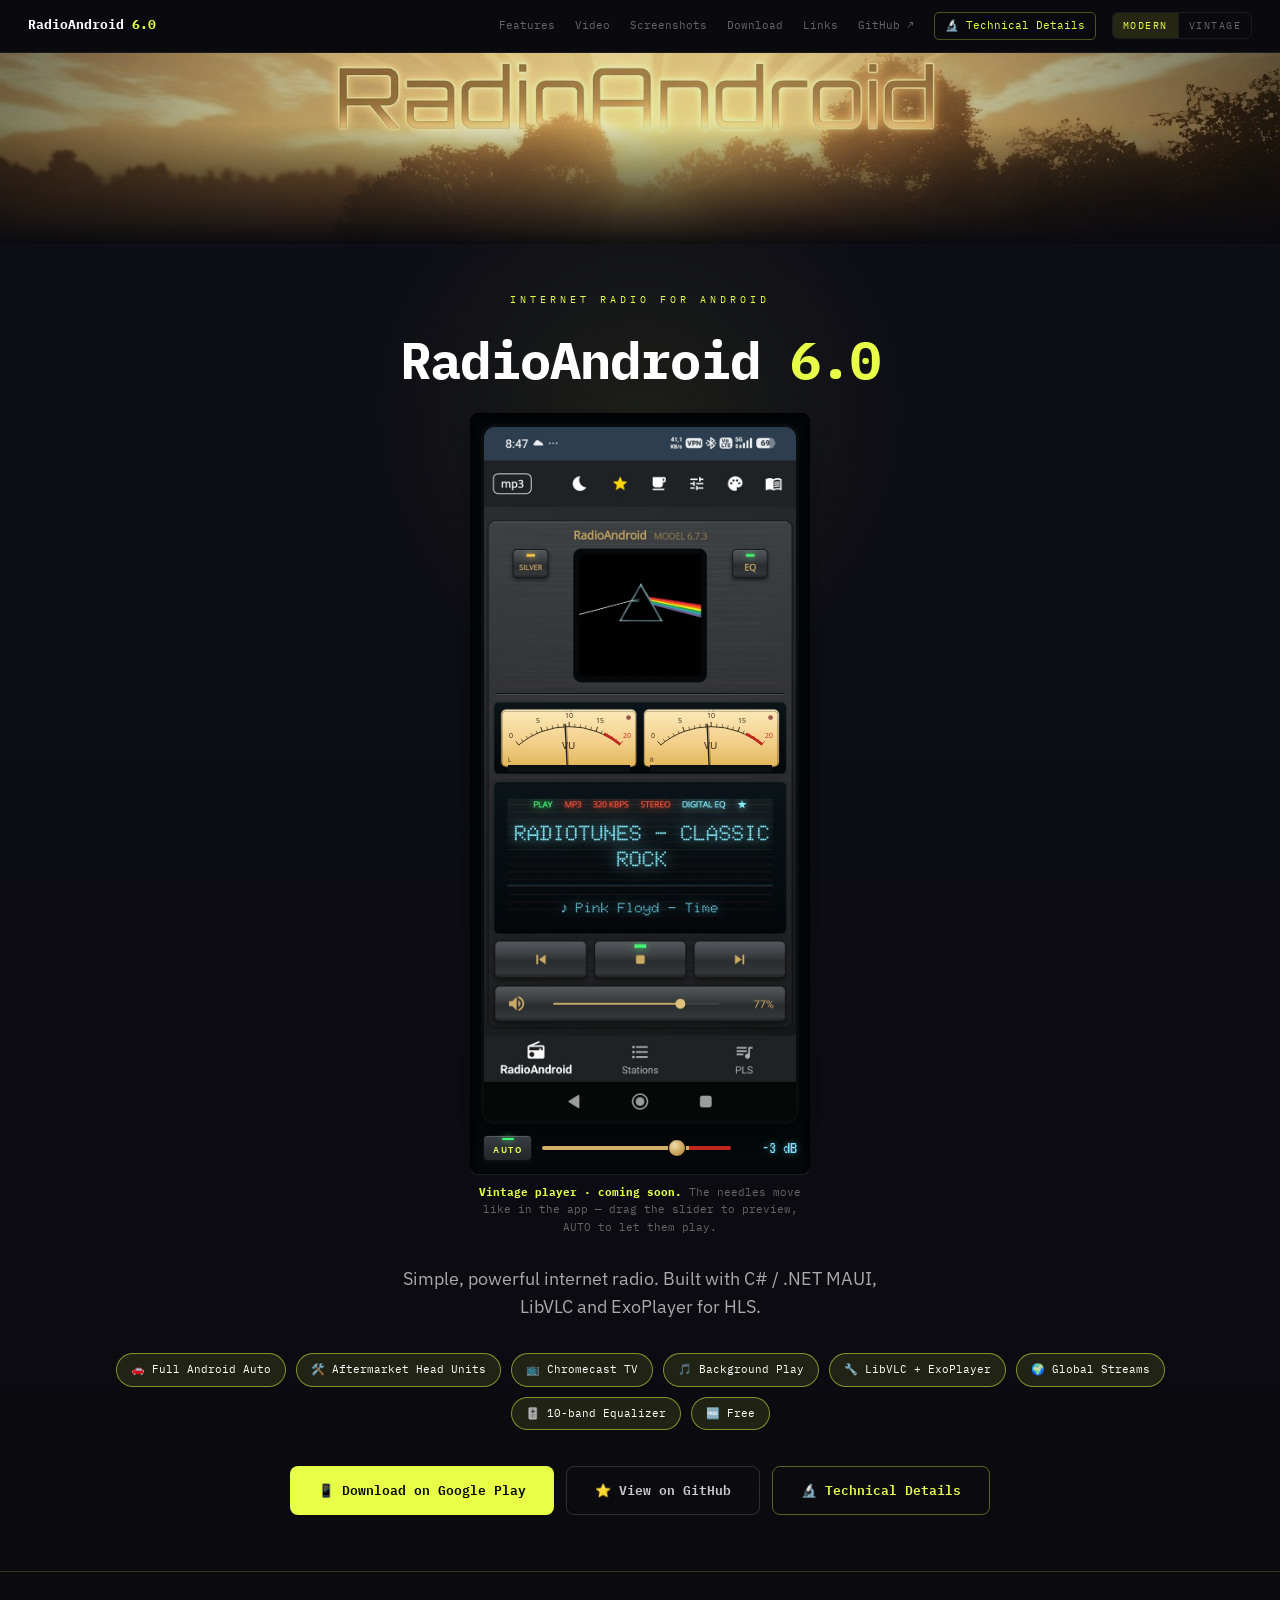
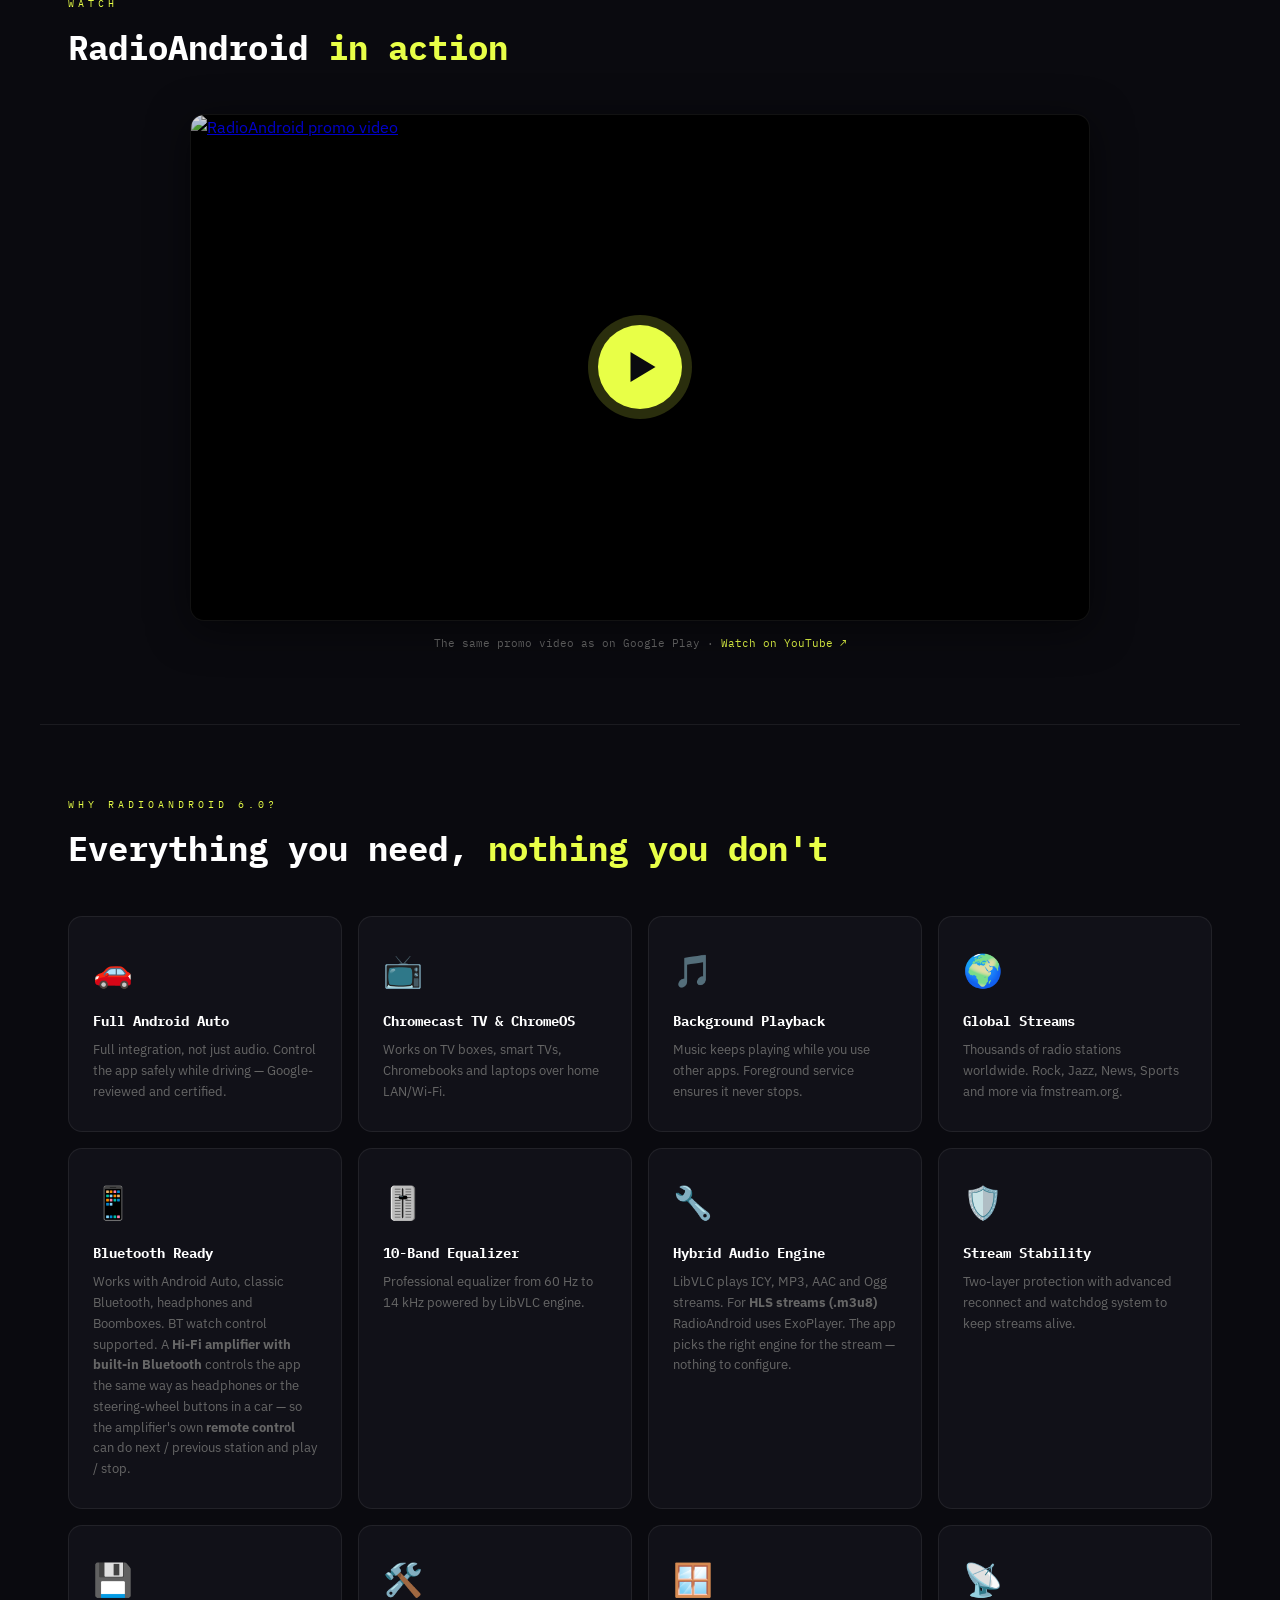
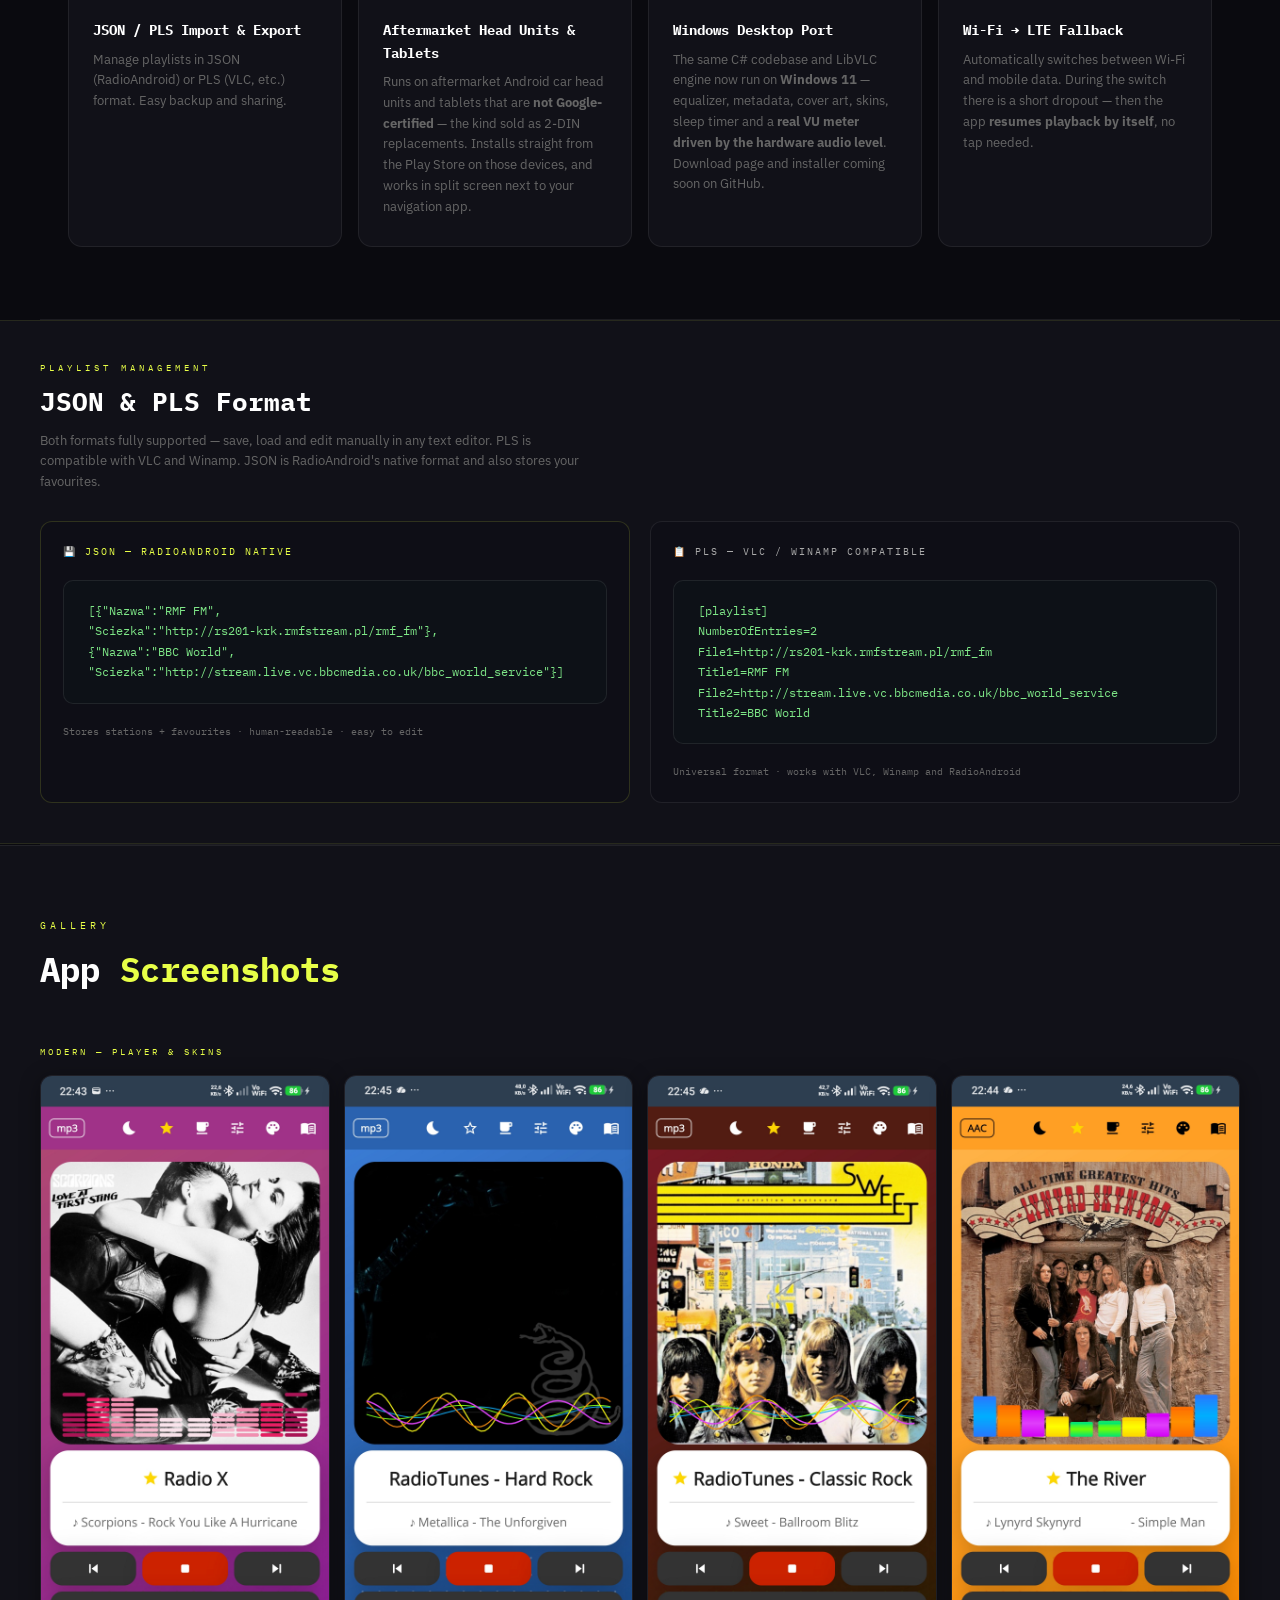
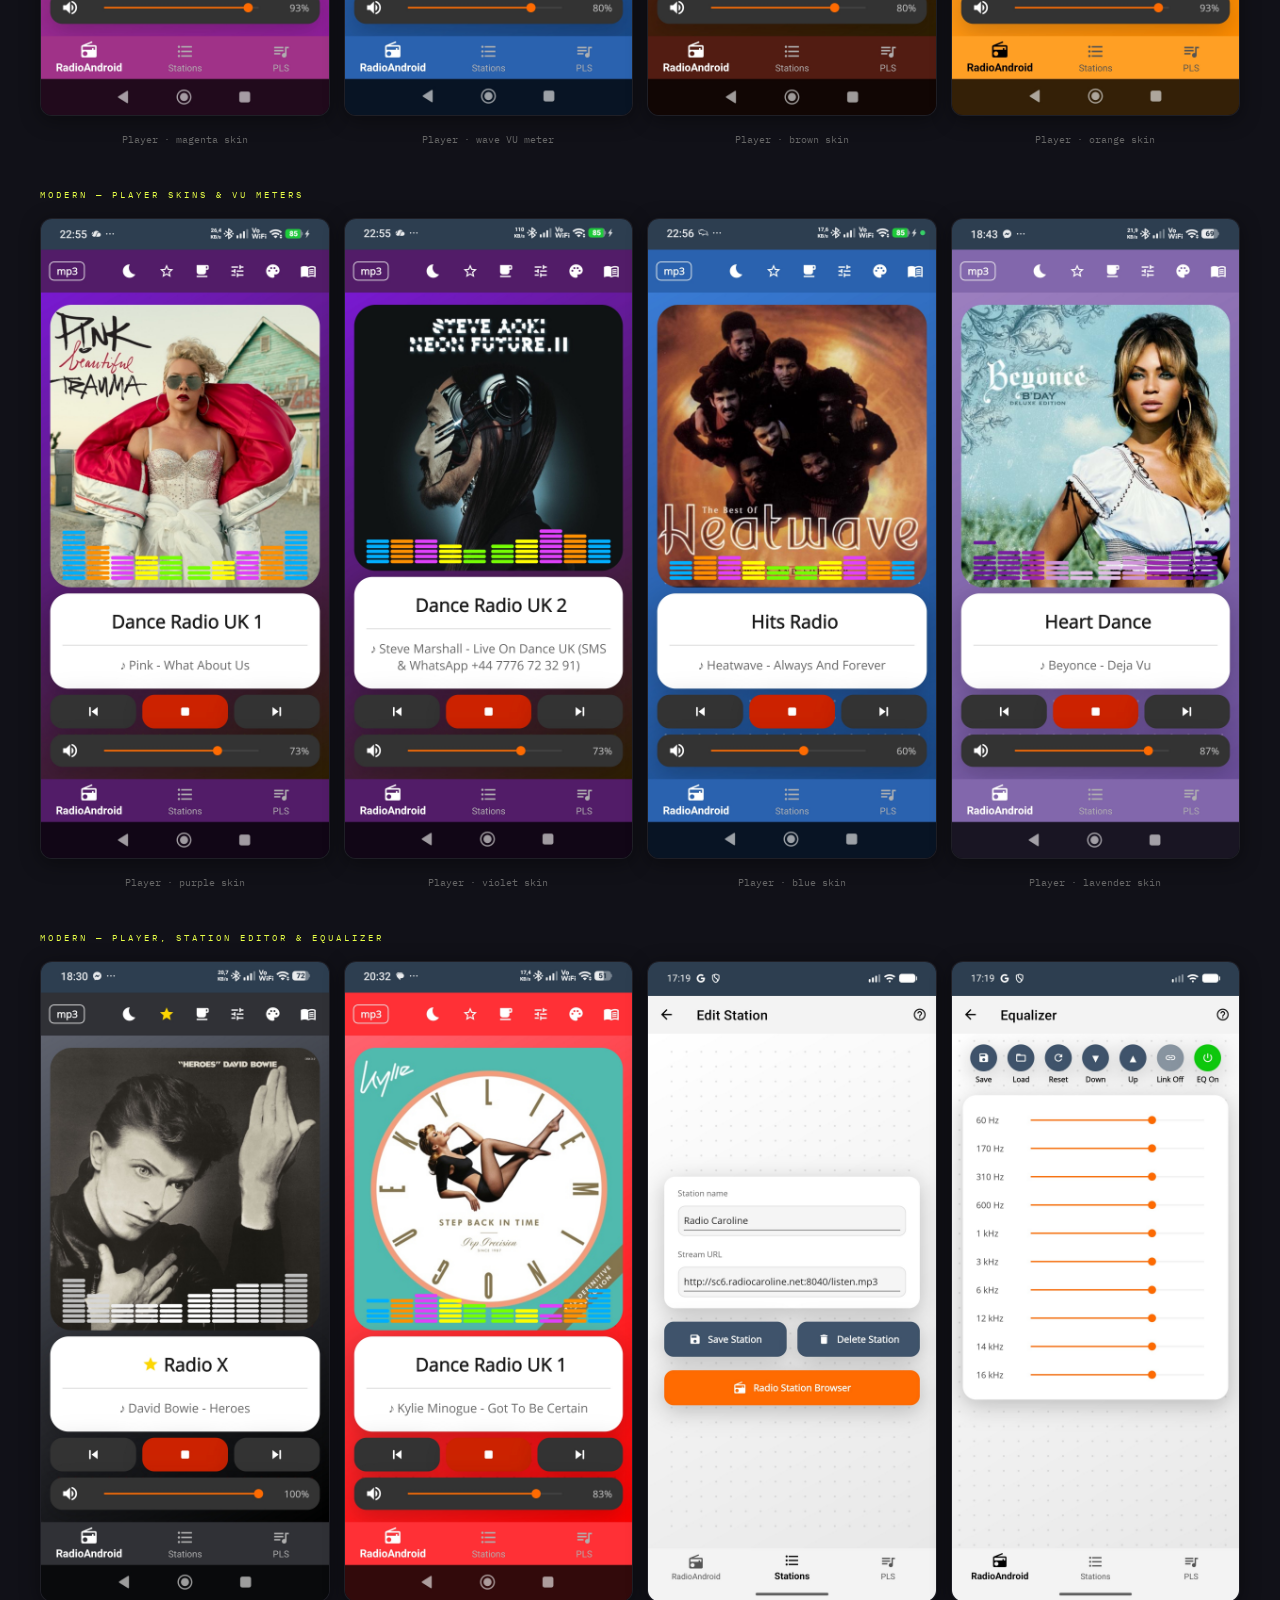
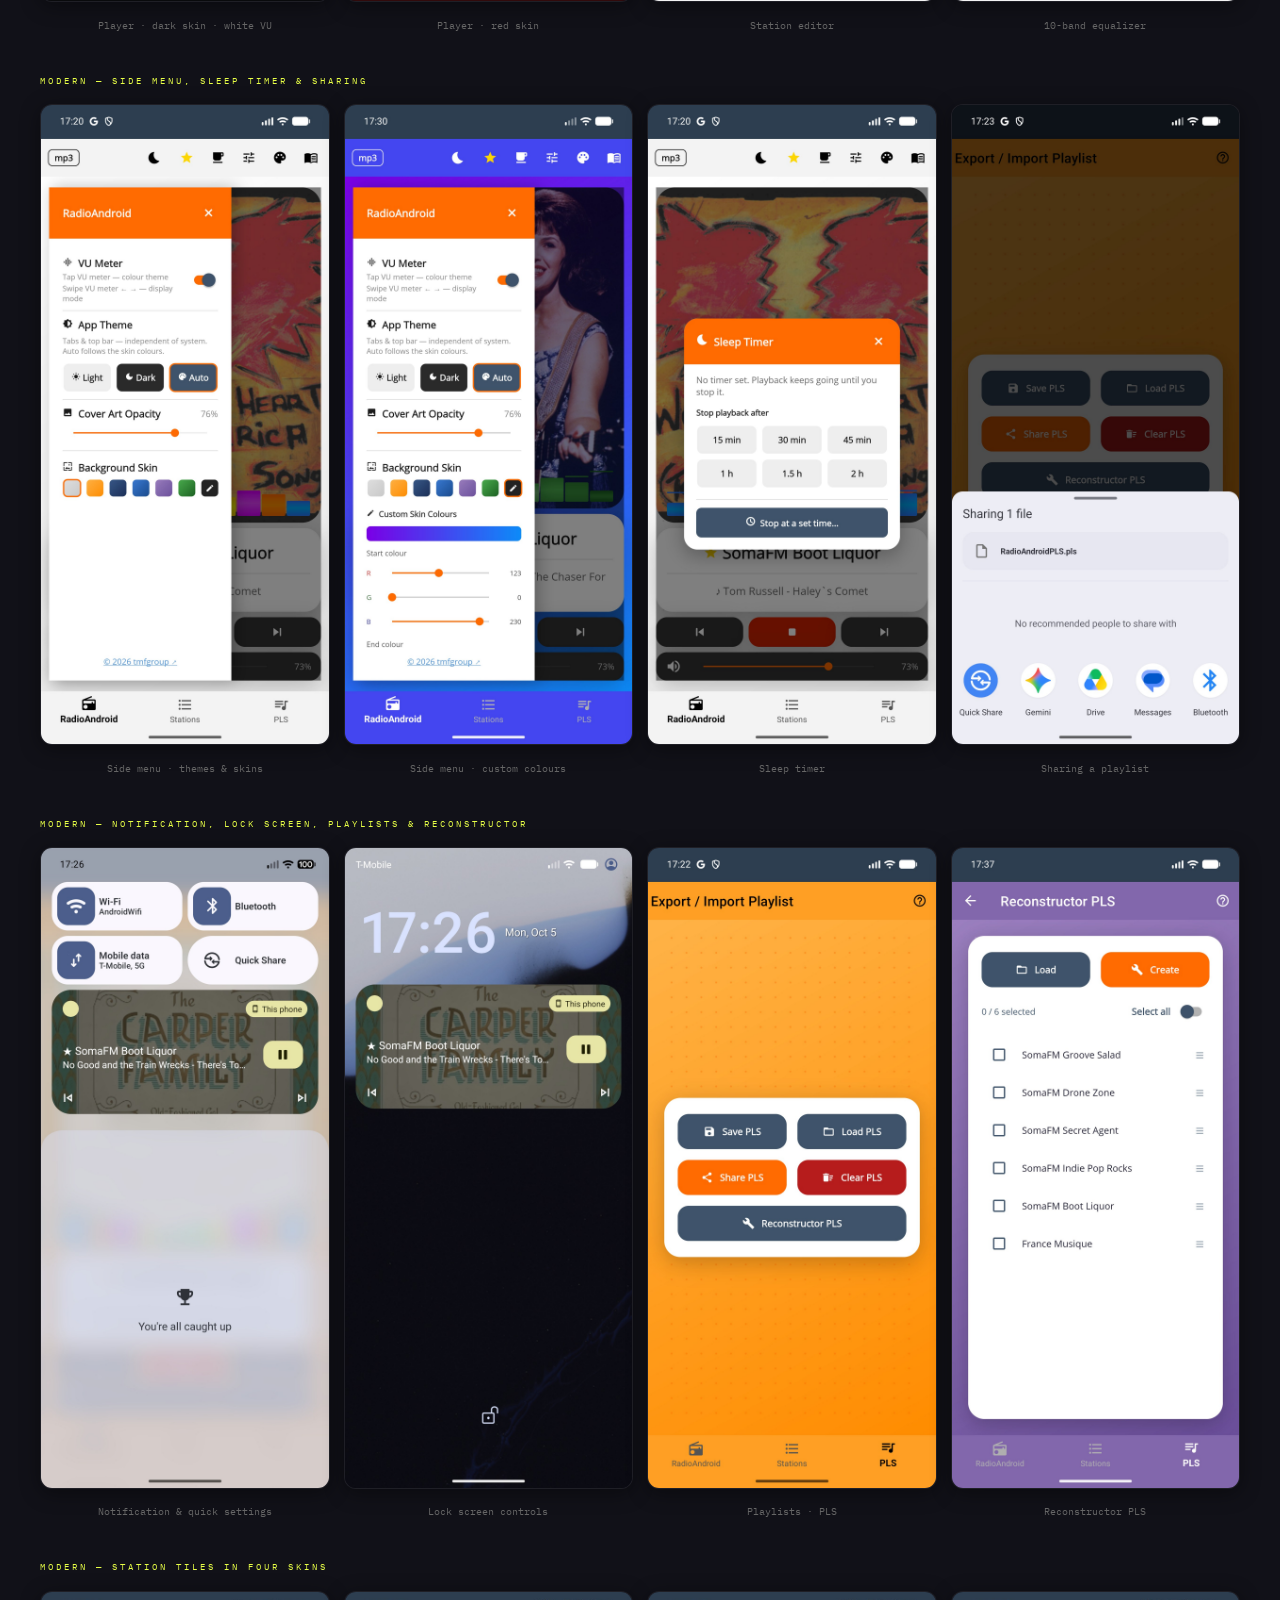
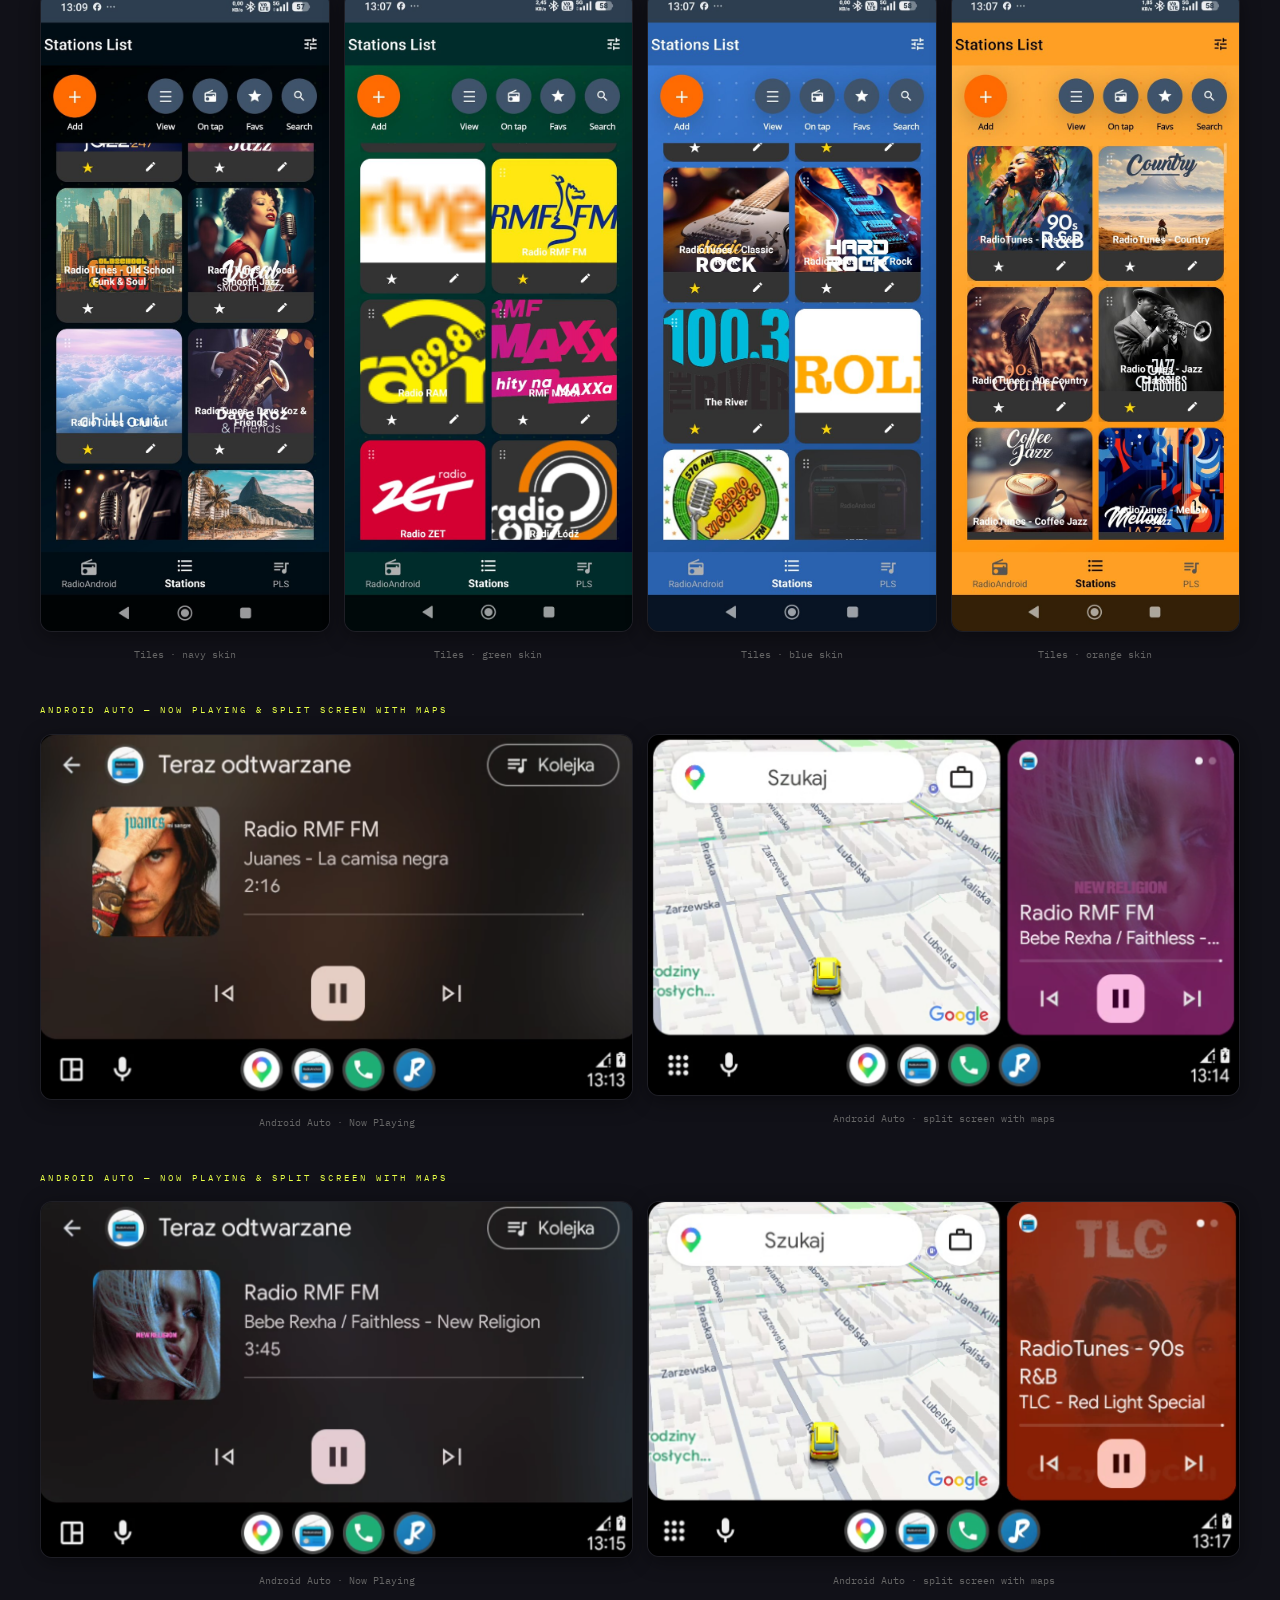
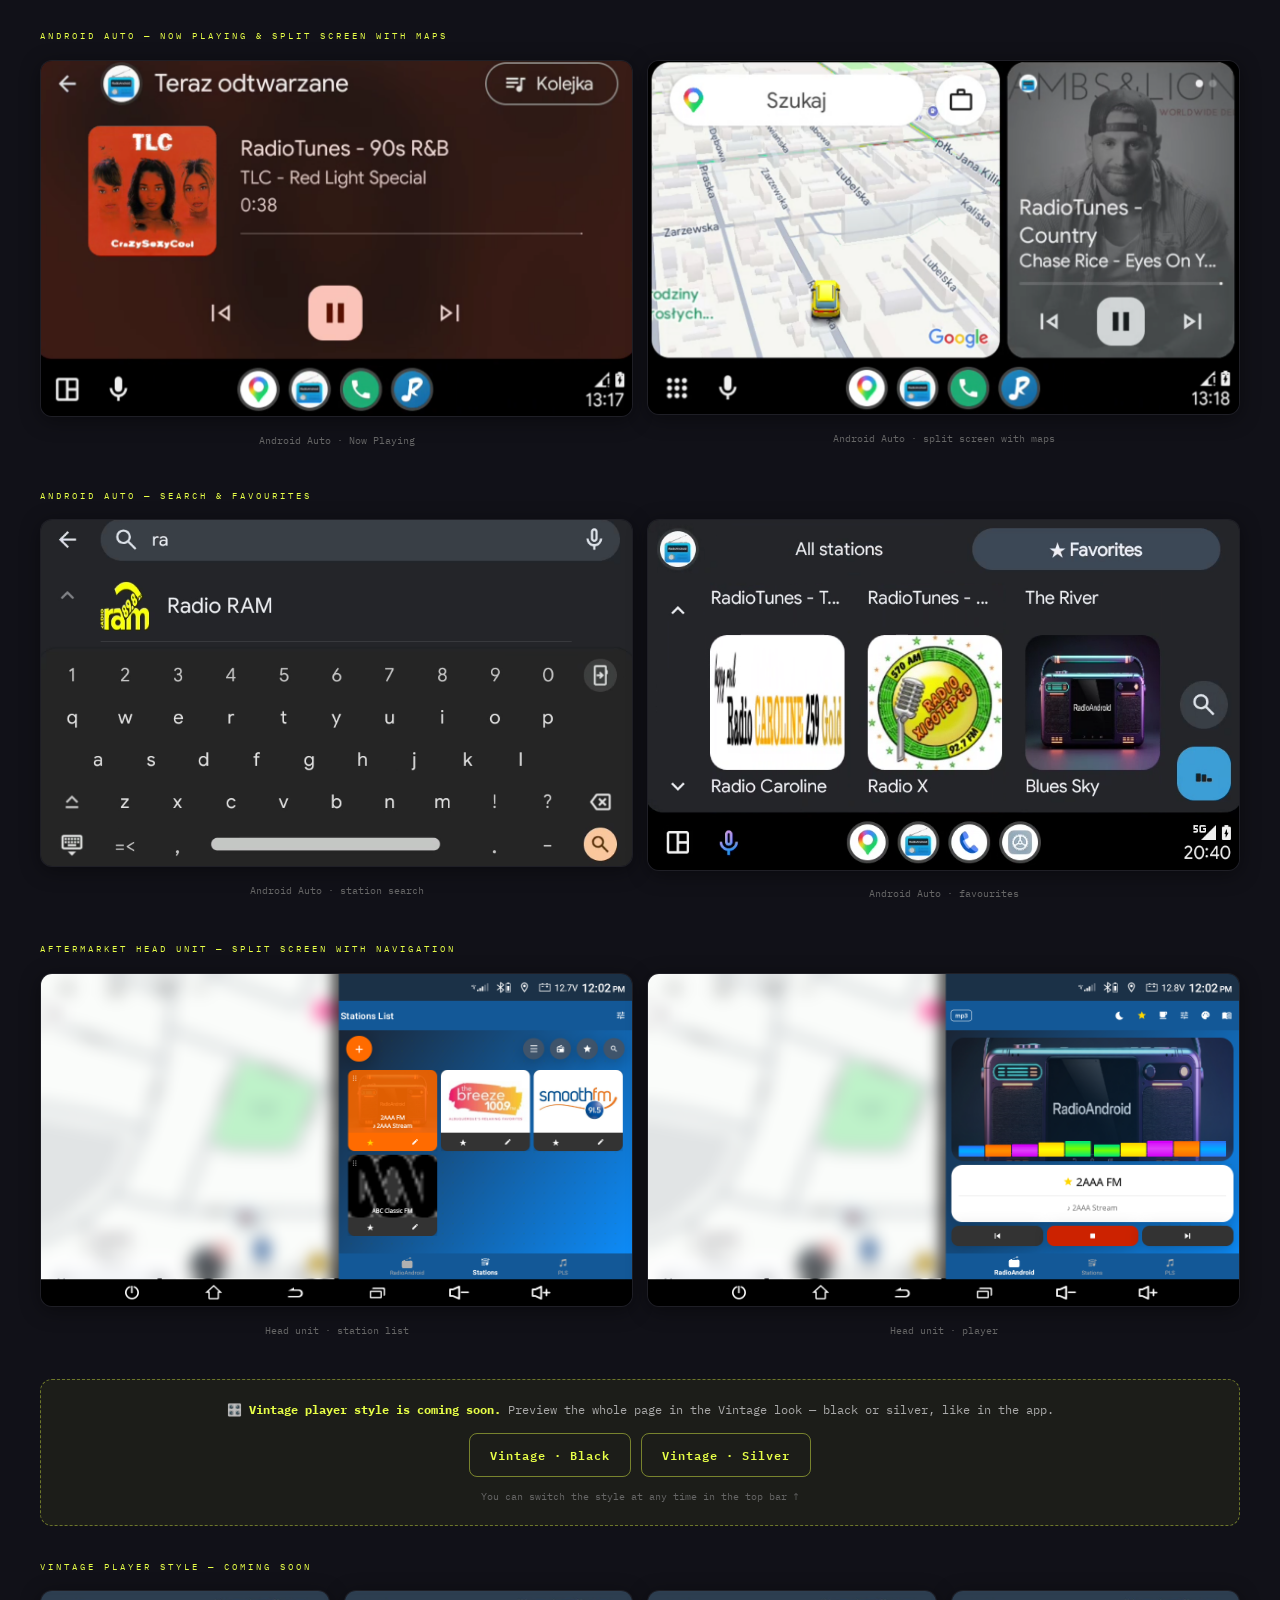
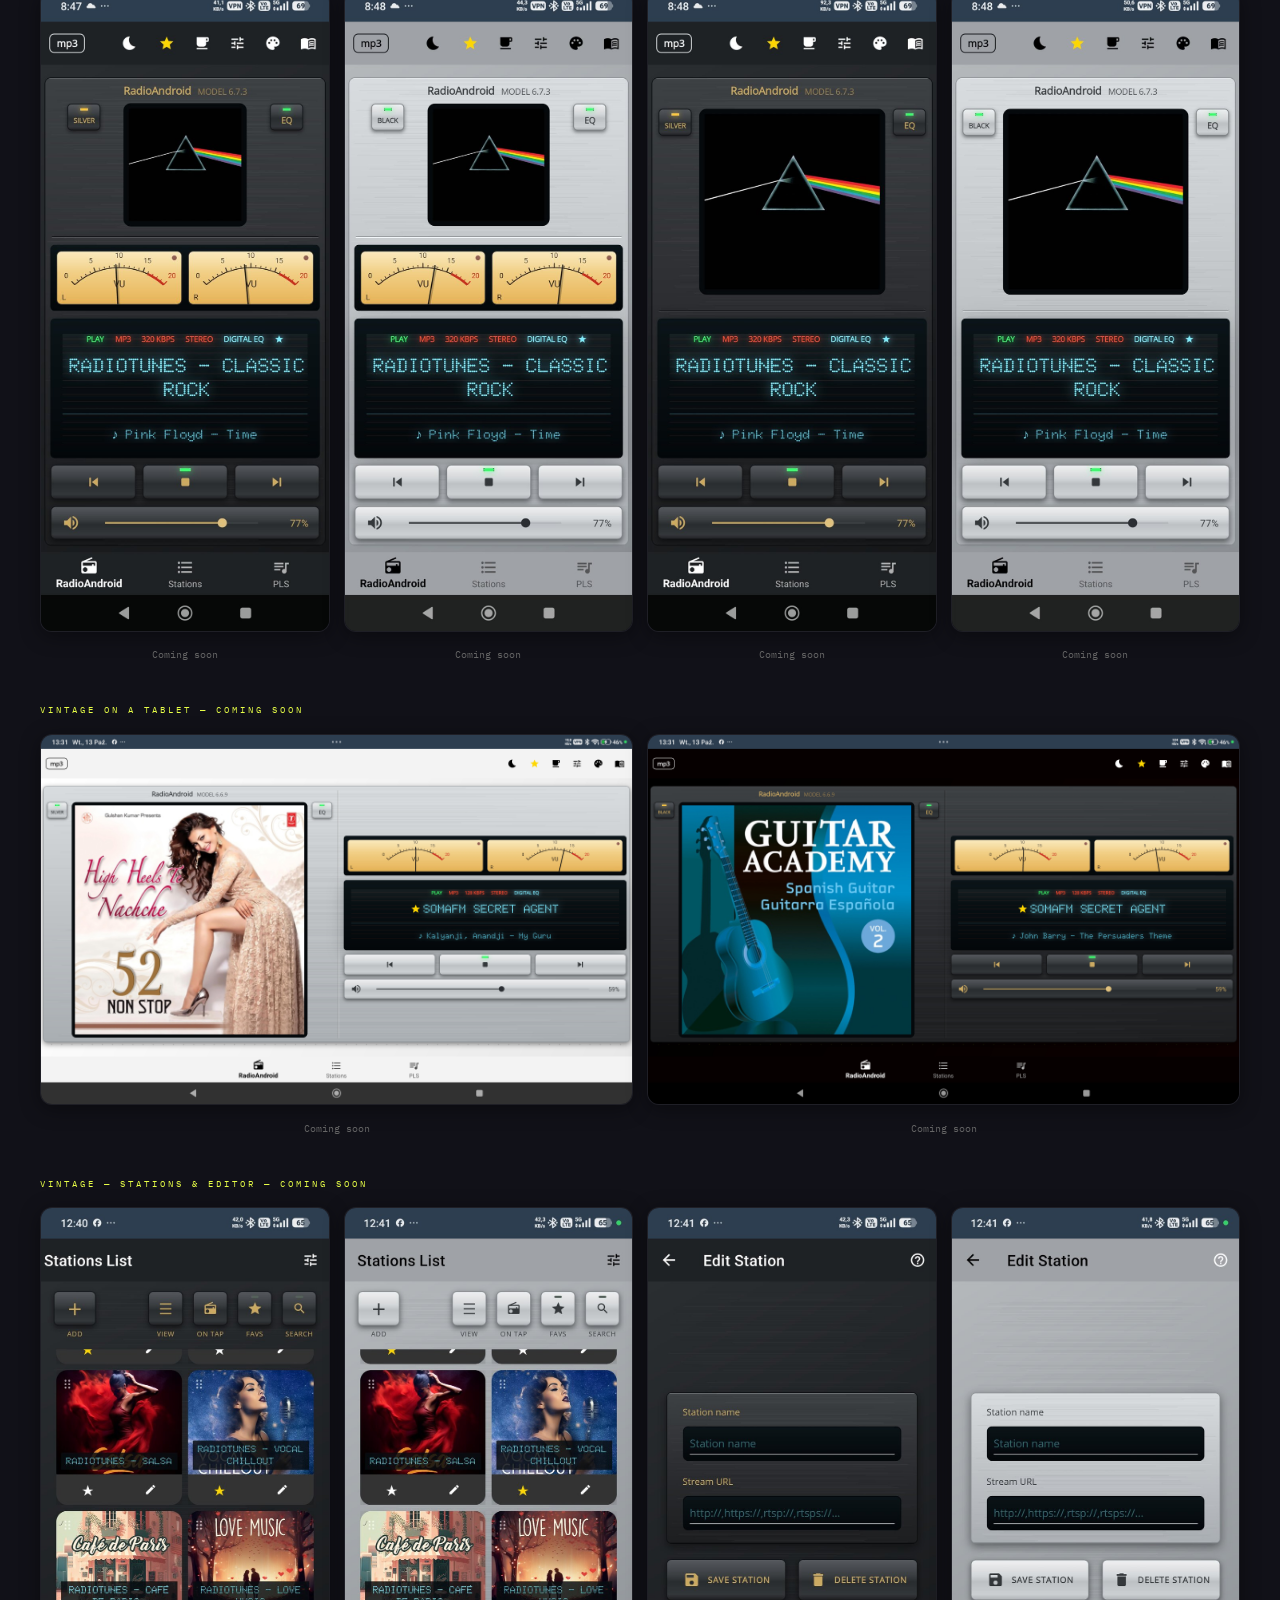
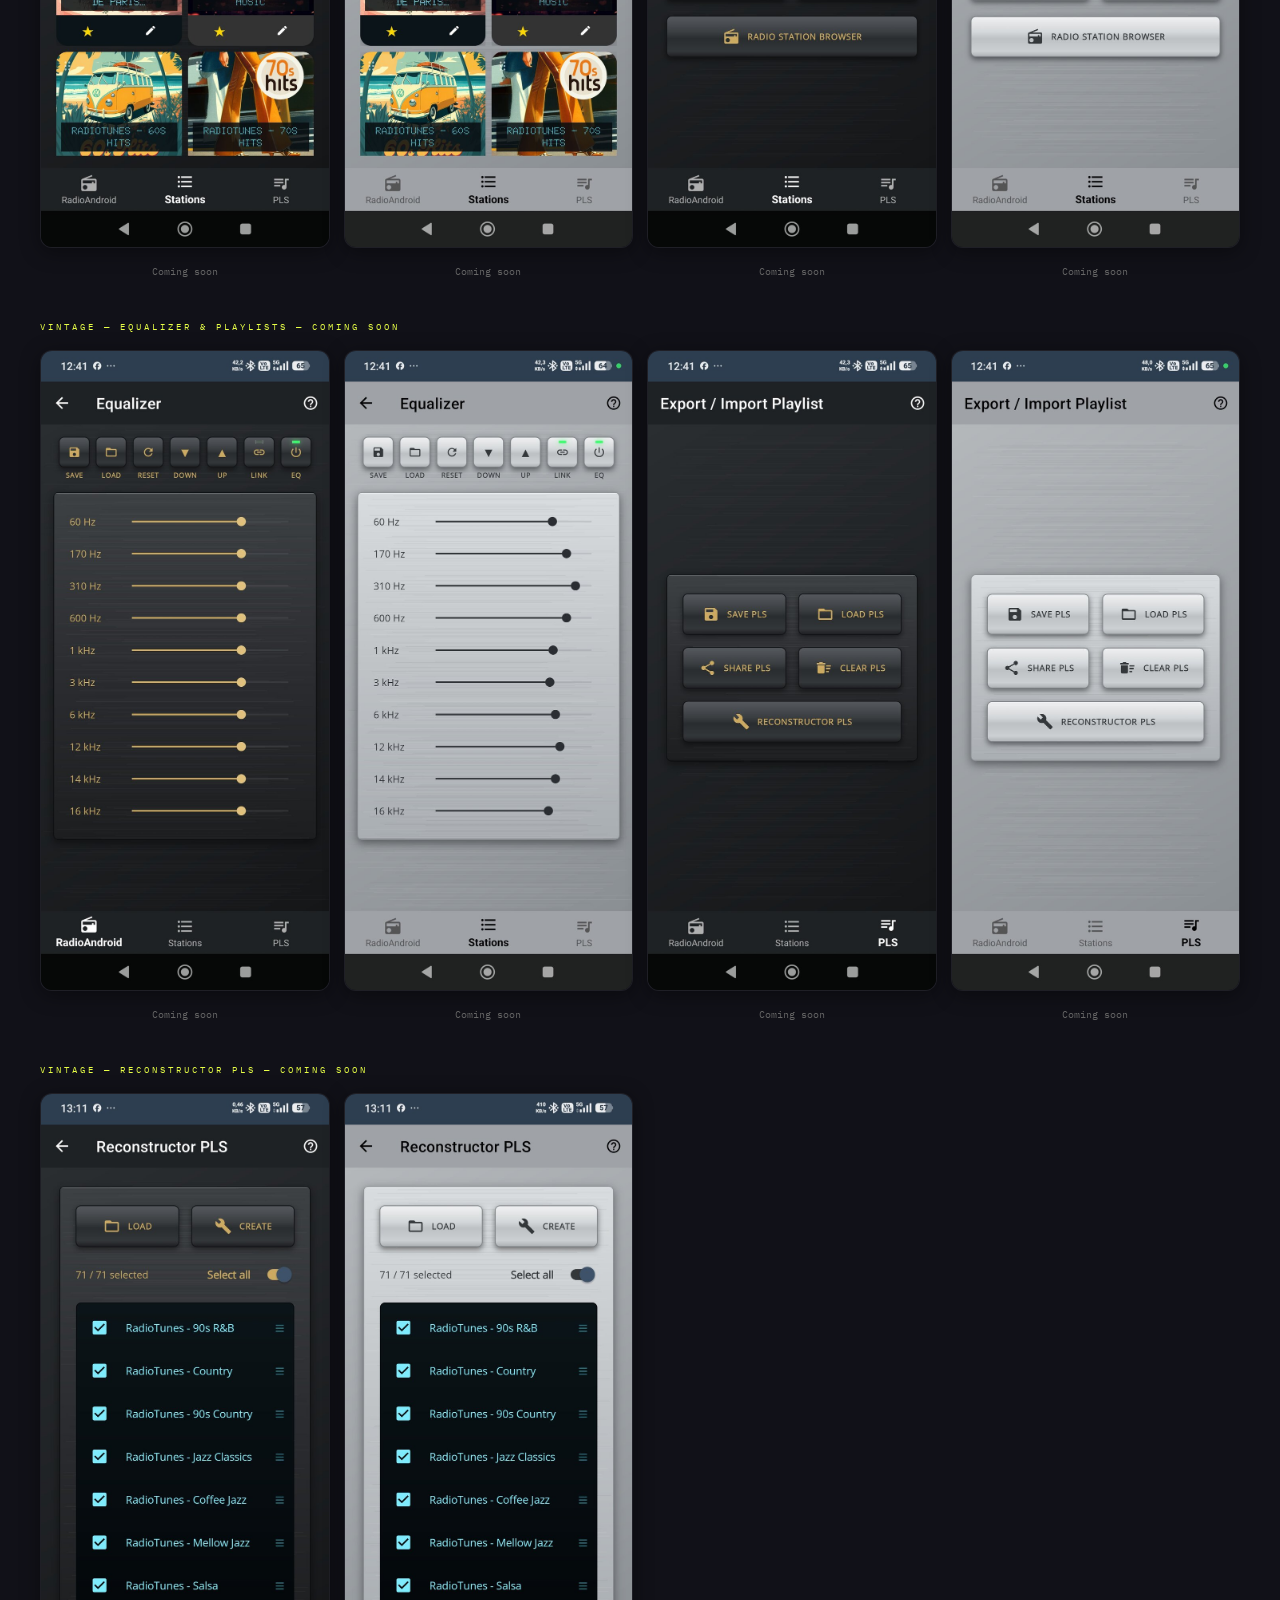
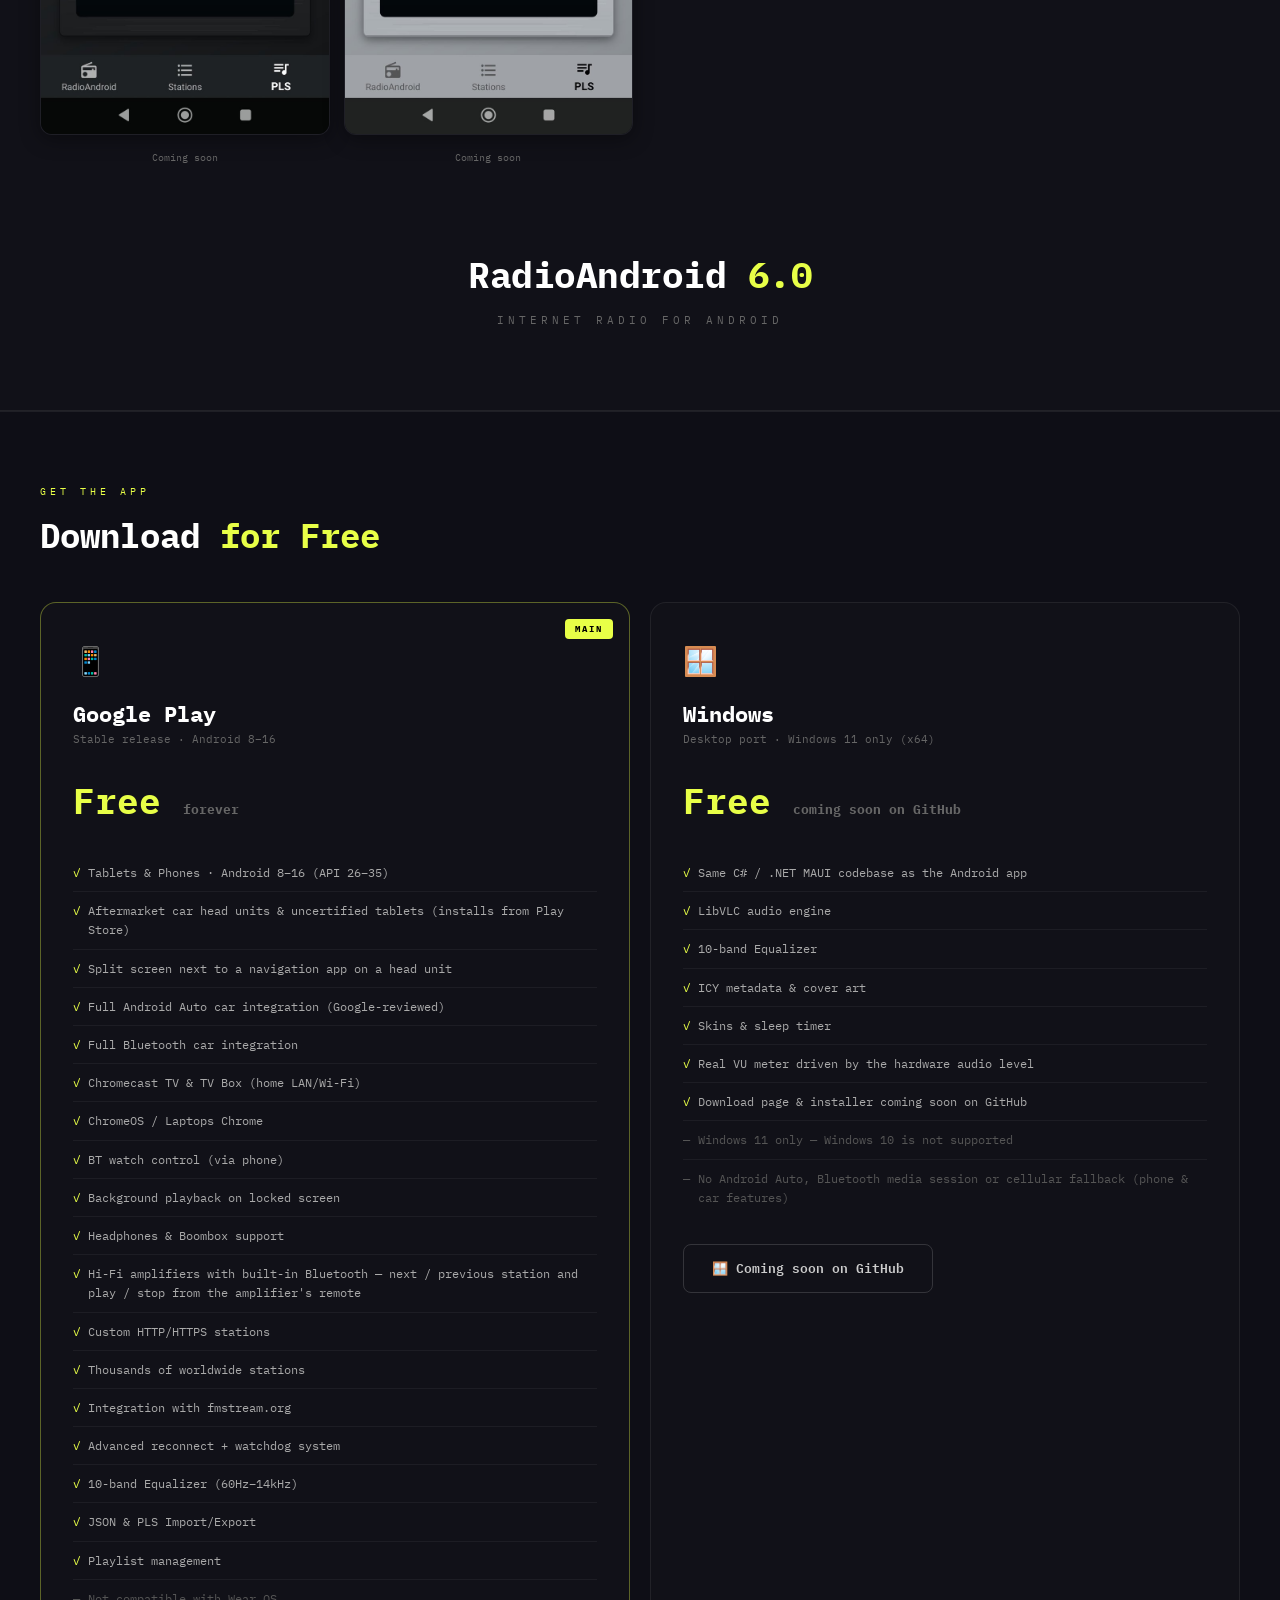
==== commit ca3e3fe4: "Opis przełączania Wi-Fi / dane: krótki zanik, potem samoczynne wznowienie Co-Authored-By: Claude Opu" ====
--- a/index.html
+++ b/index.html
@@ -423,7 +423,7 @@
     <div class="feature-card plate">
       <div class="f-icon">📡</div>
       <h3>Wi-Fi → LTE Fallback</h3>
-      <p>Automatically switches from Wi-Fi to mobile data to maintain uninterrupted playback.</p>
+      <p>Automatically switches between Wi-Fi and mobile data. During the switch there is a short dropout — then the app <strong>resumes playback by itself</strong>, no tap needed.</p>
     </div>
   </div>
 </section>
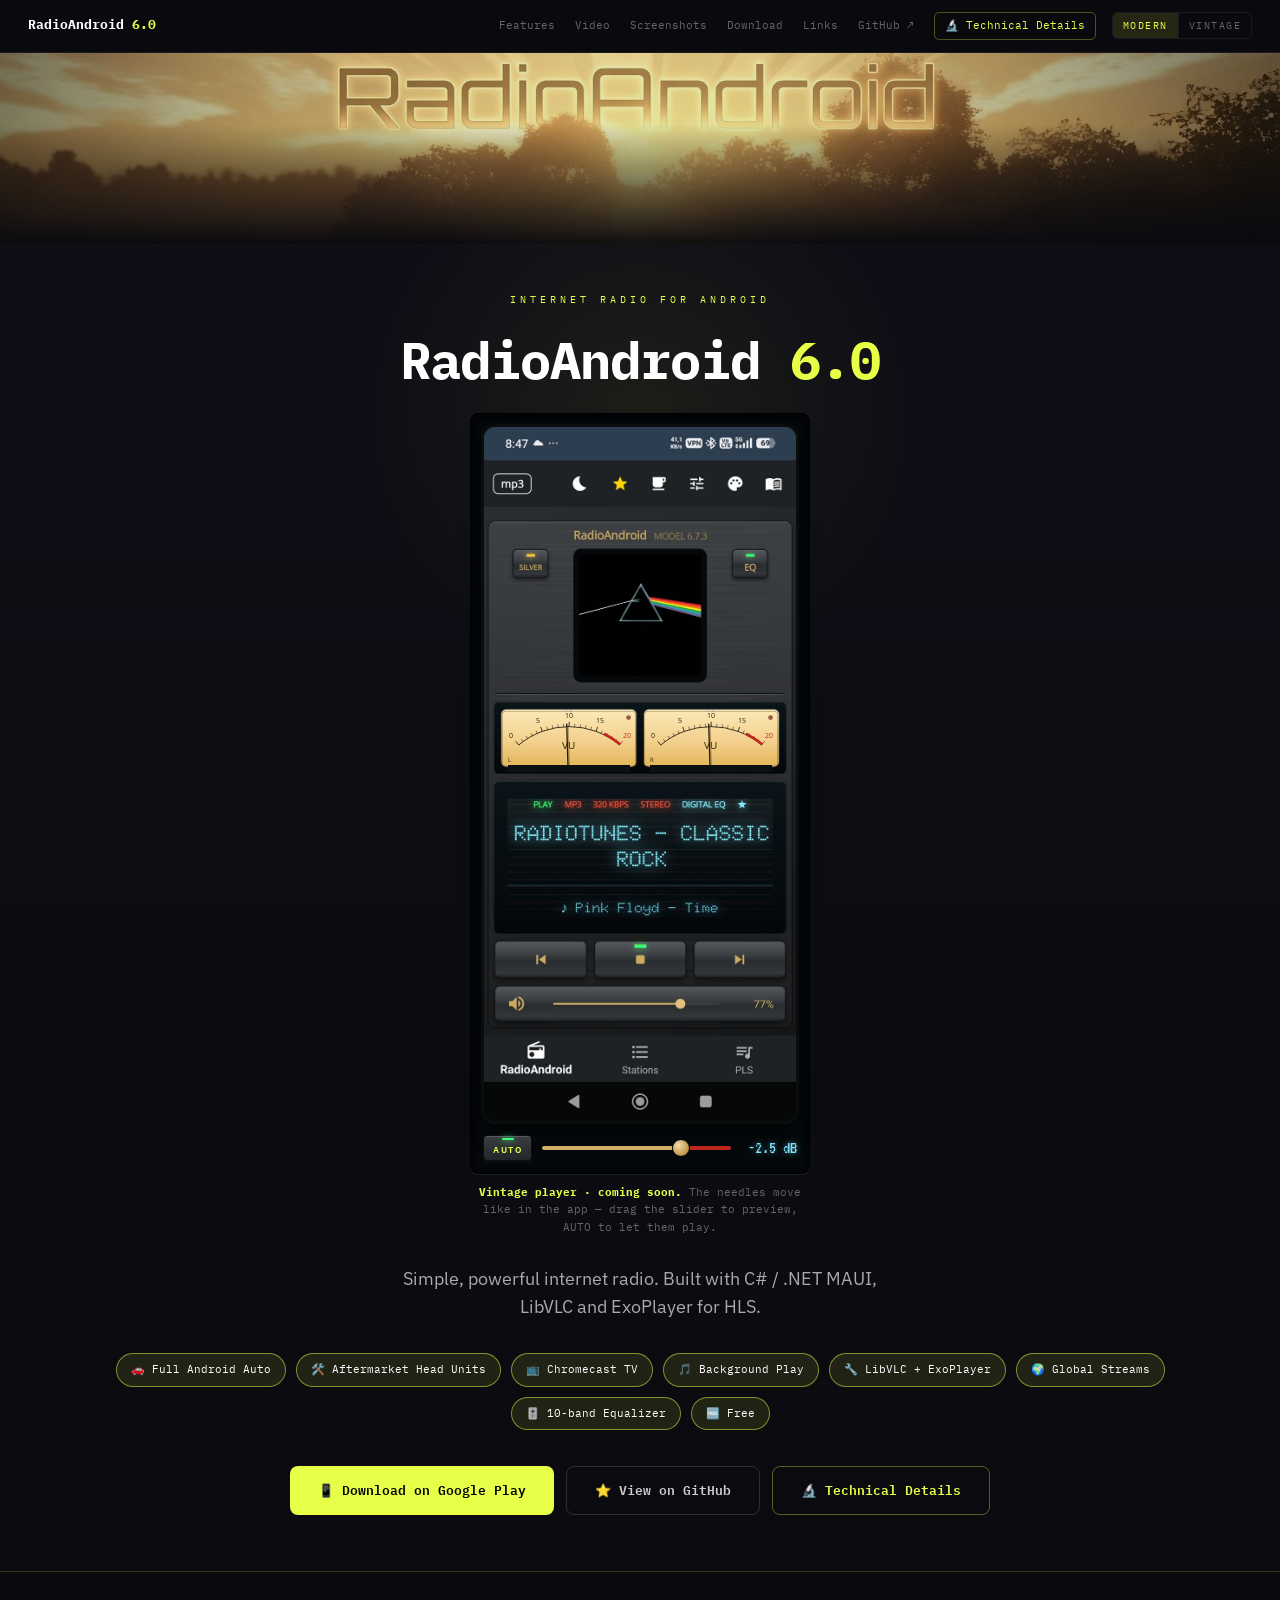
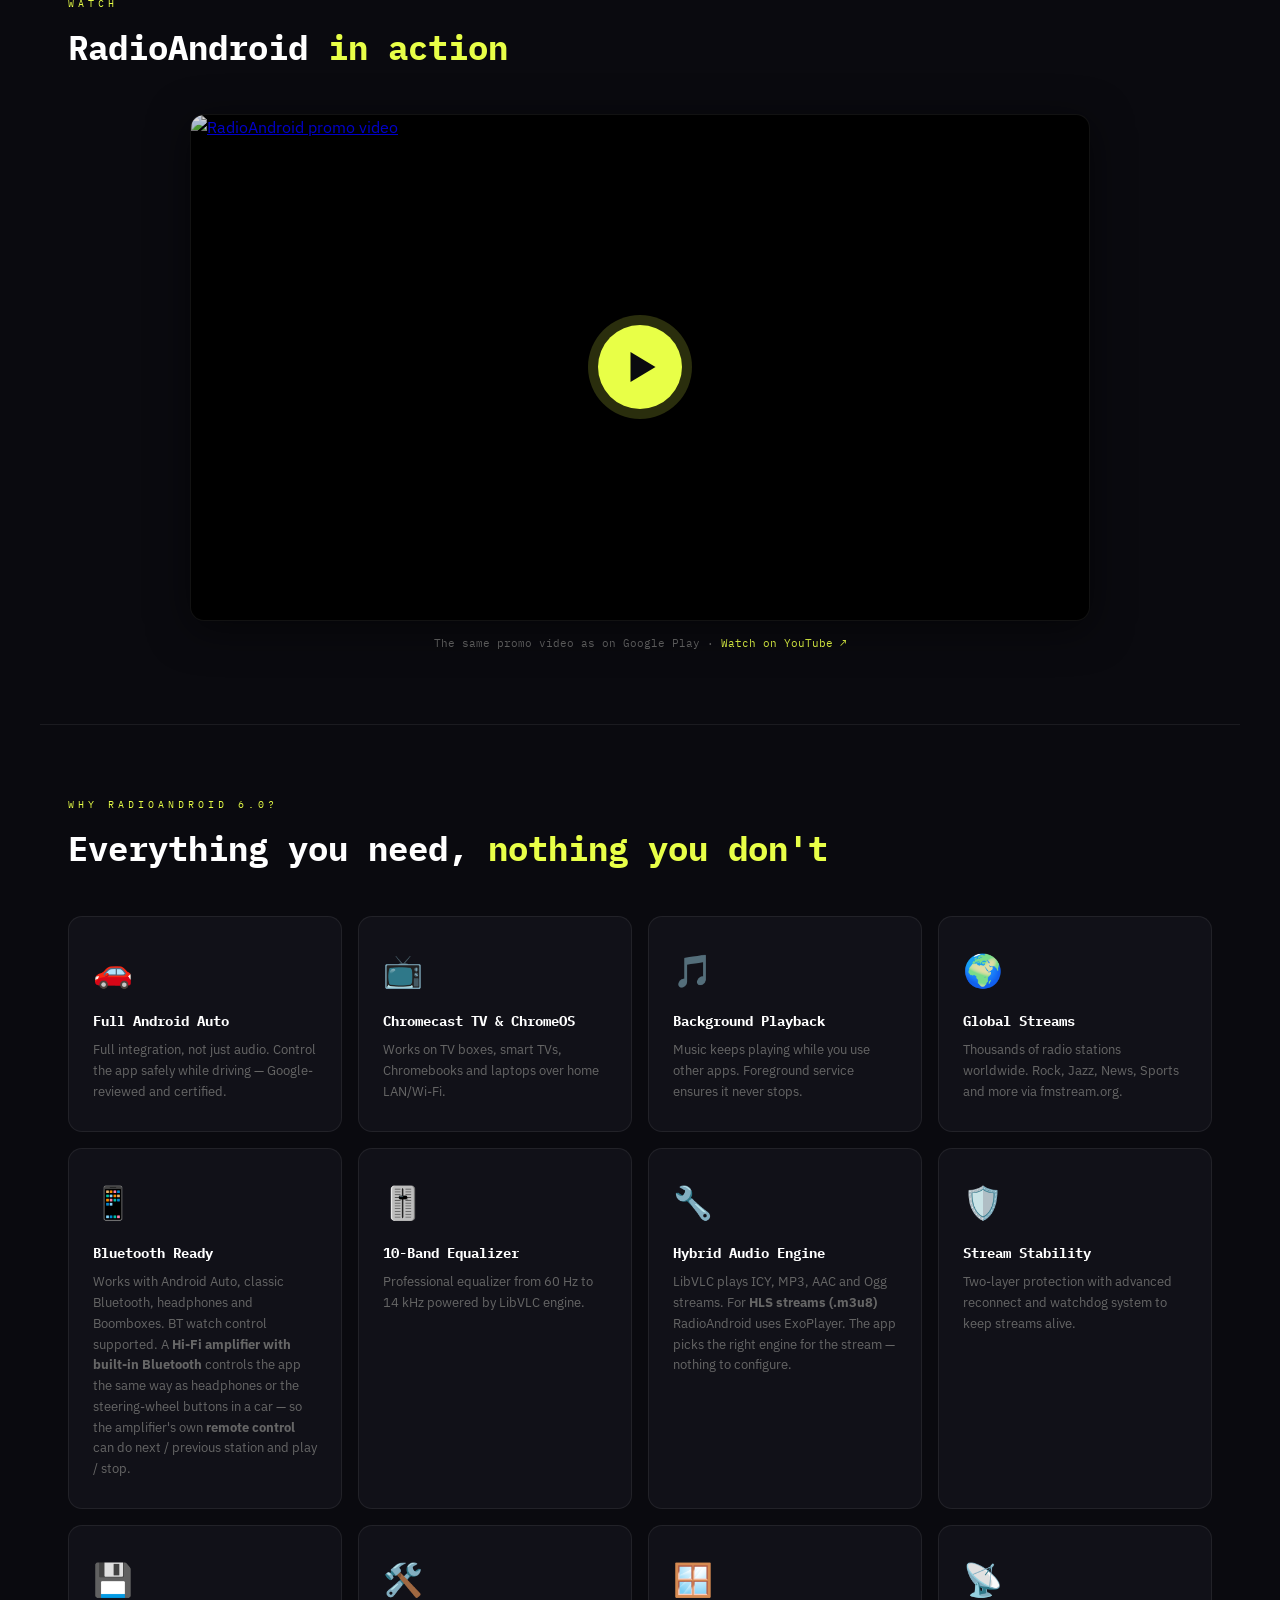
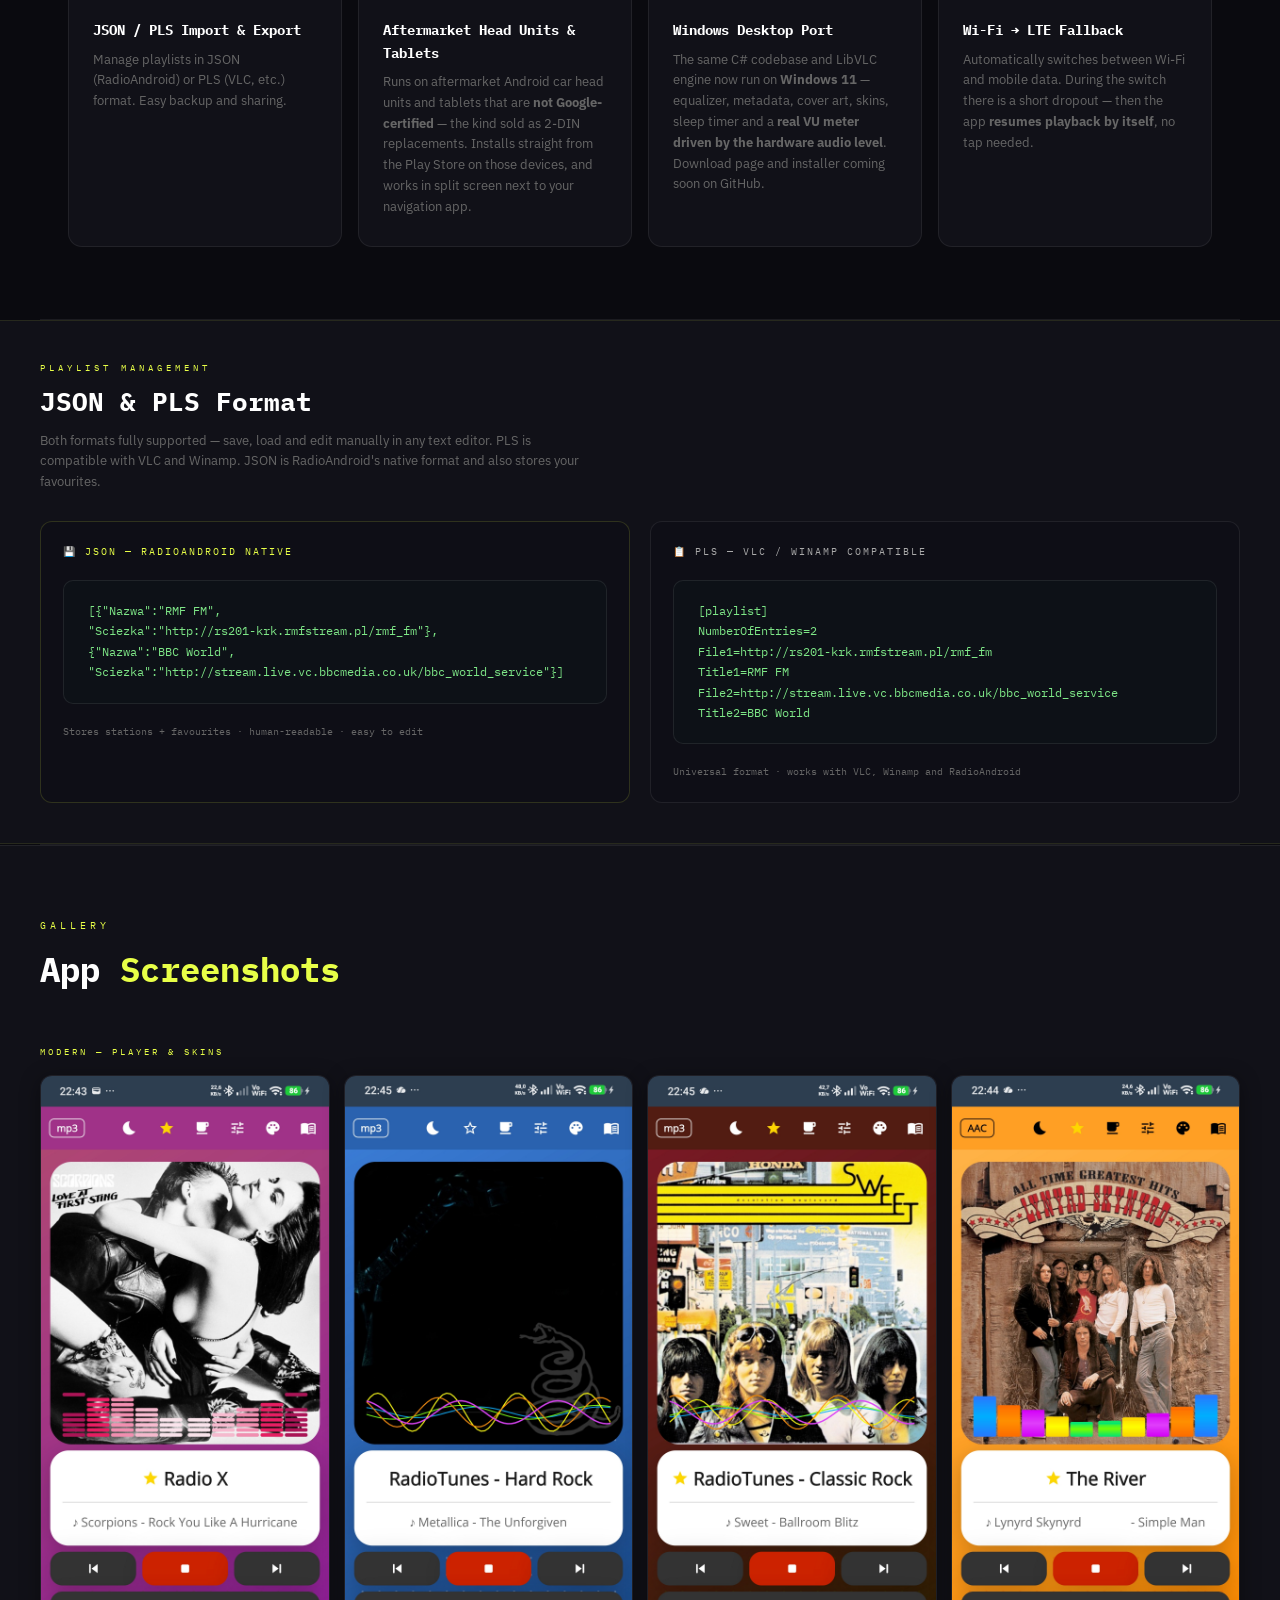
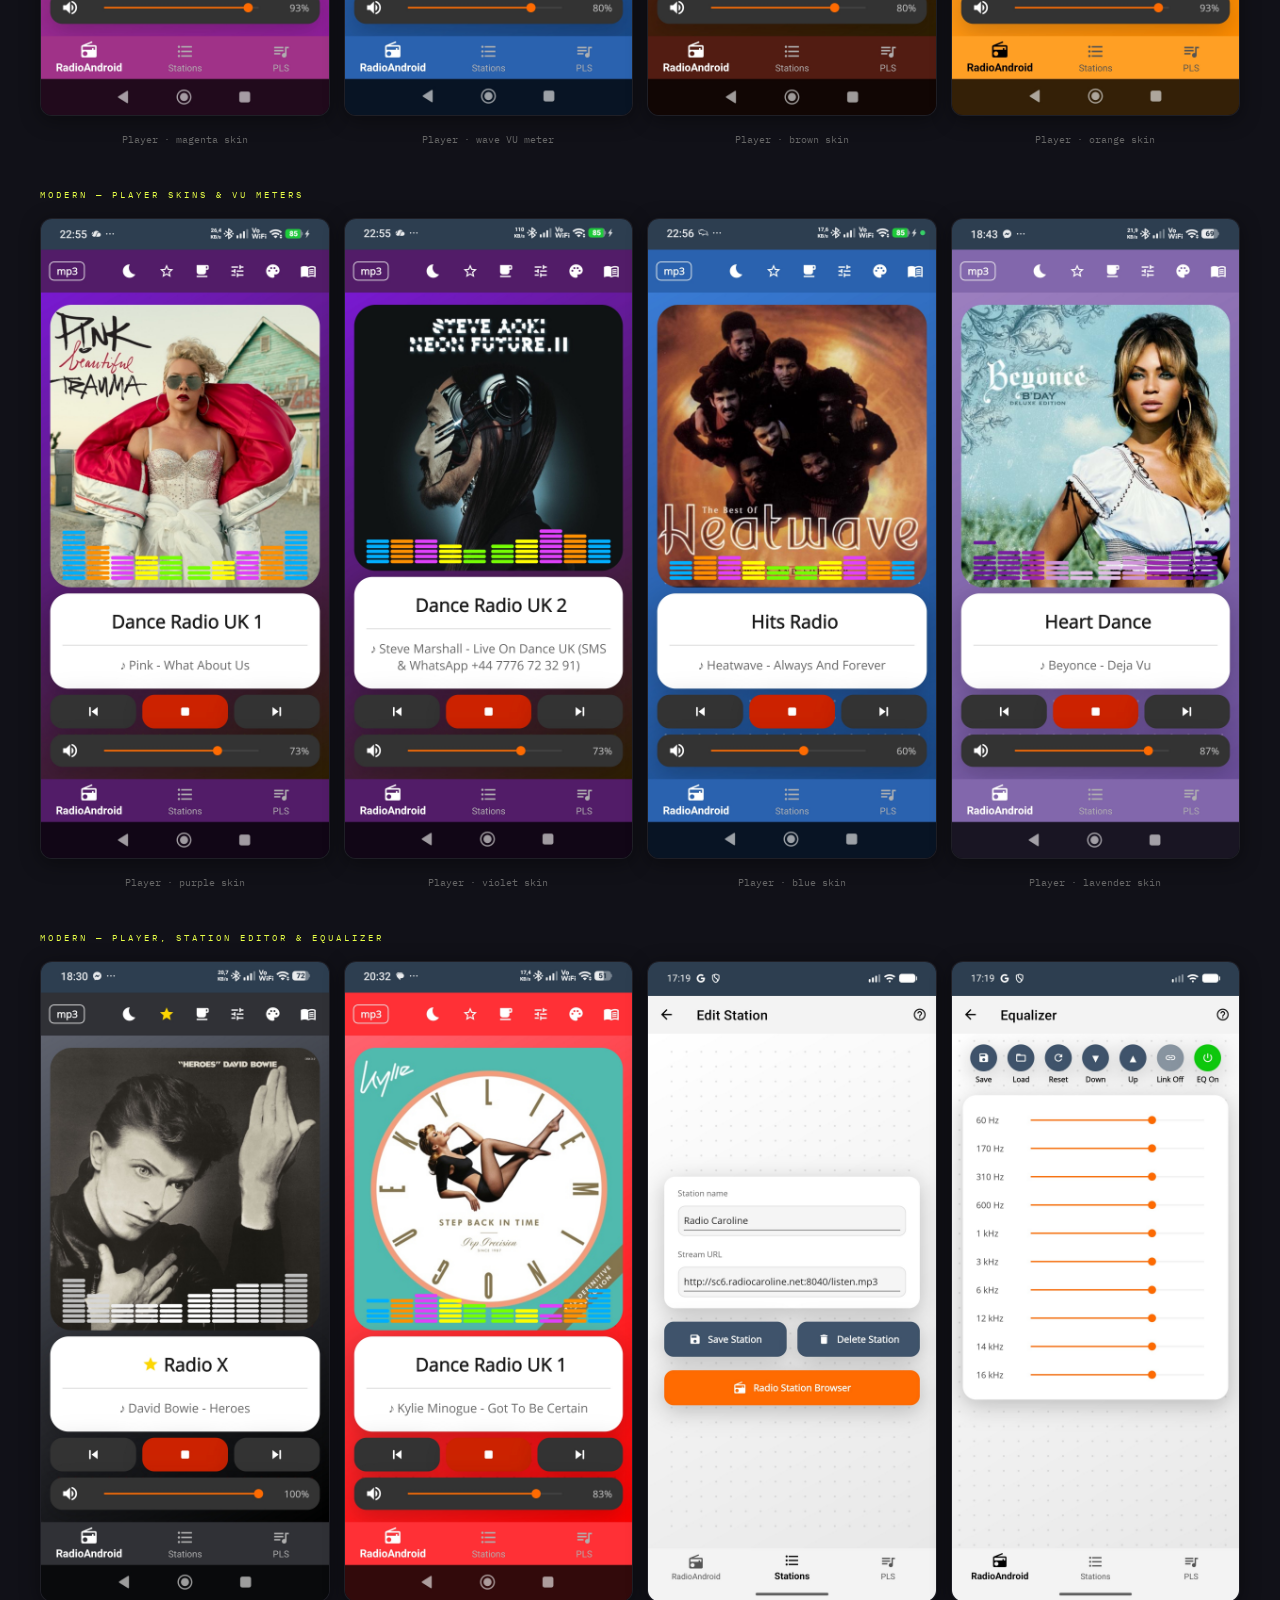
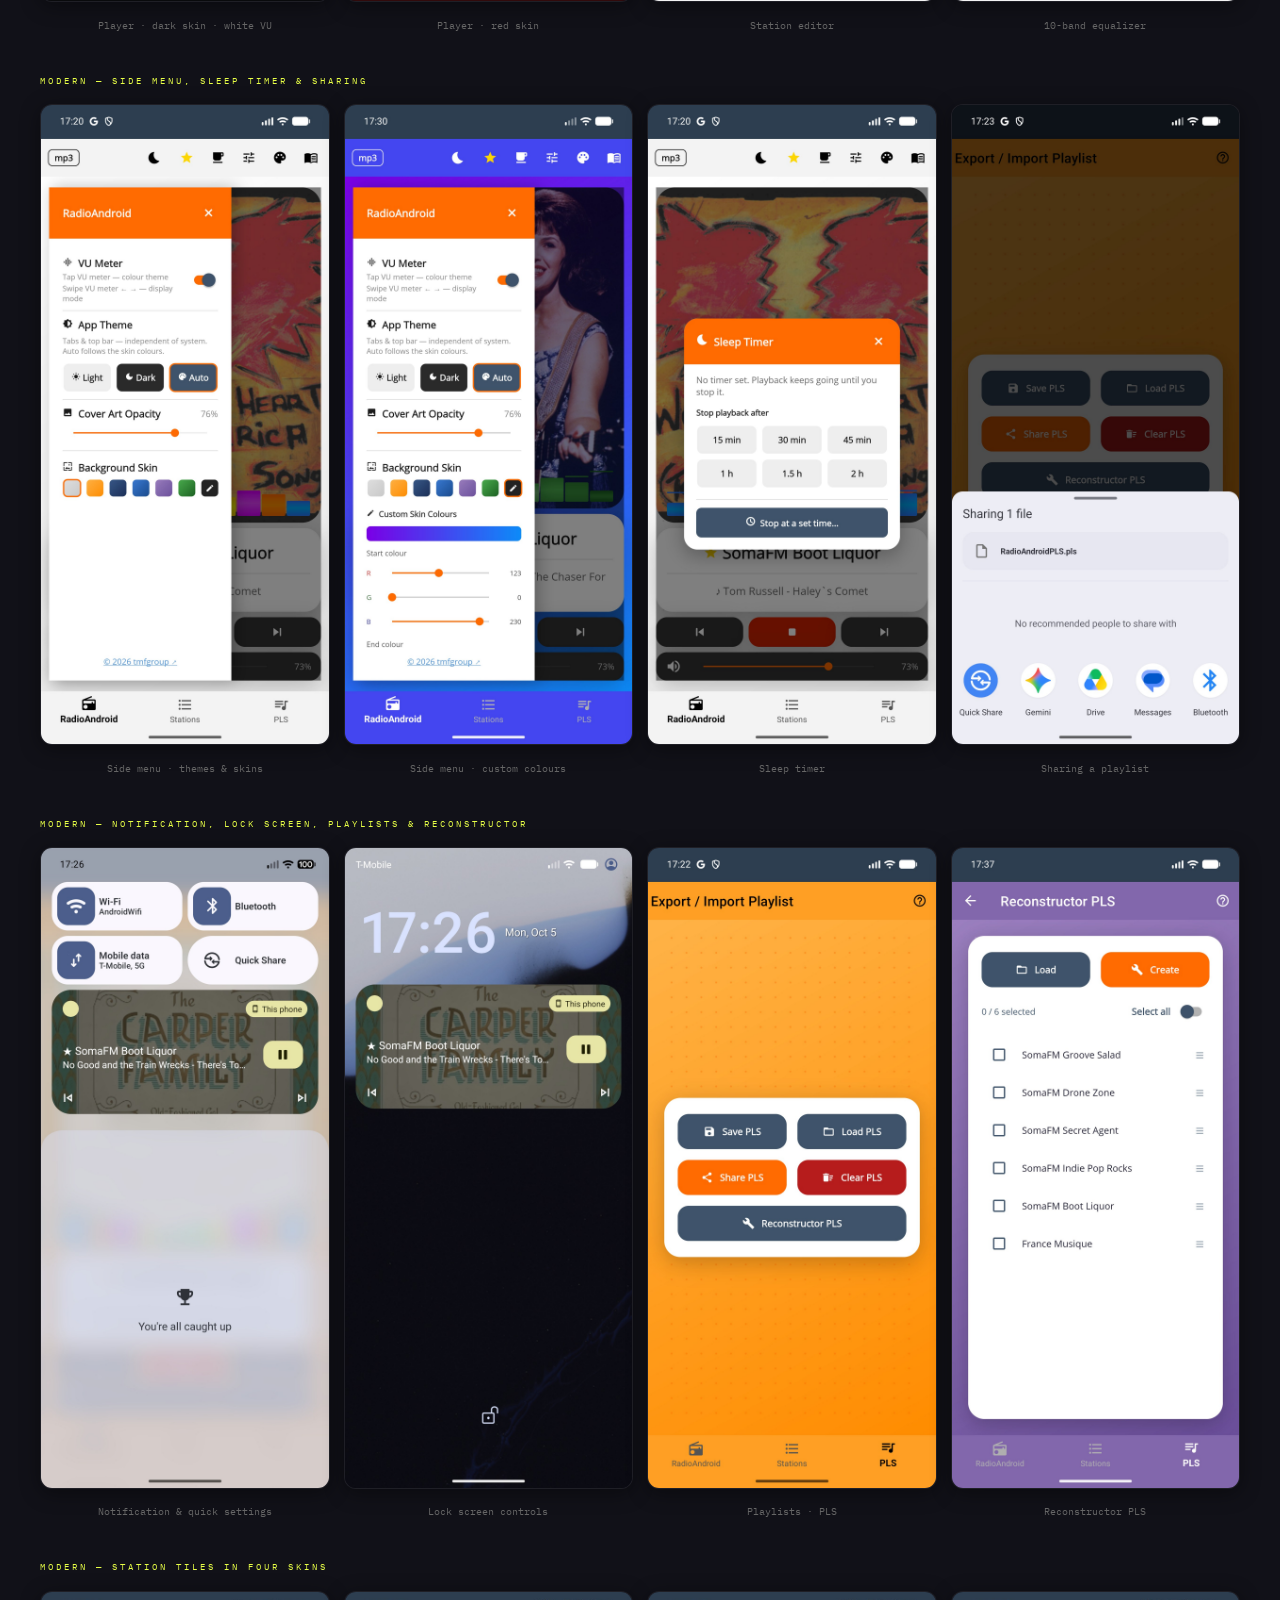
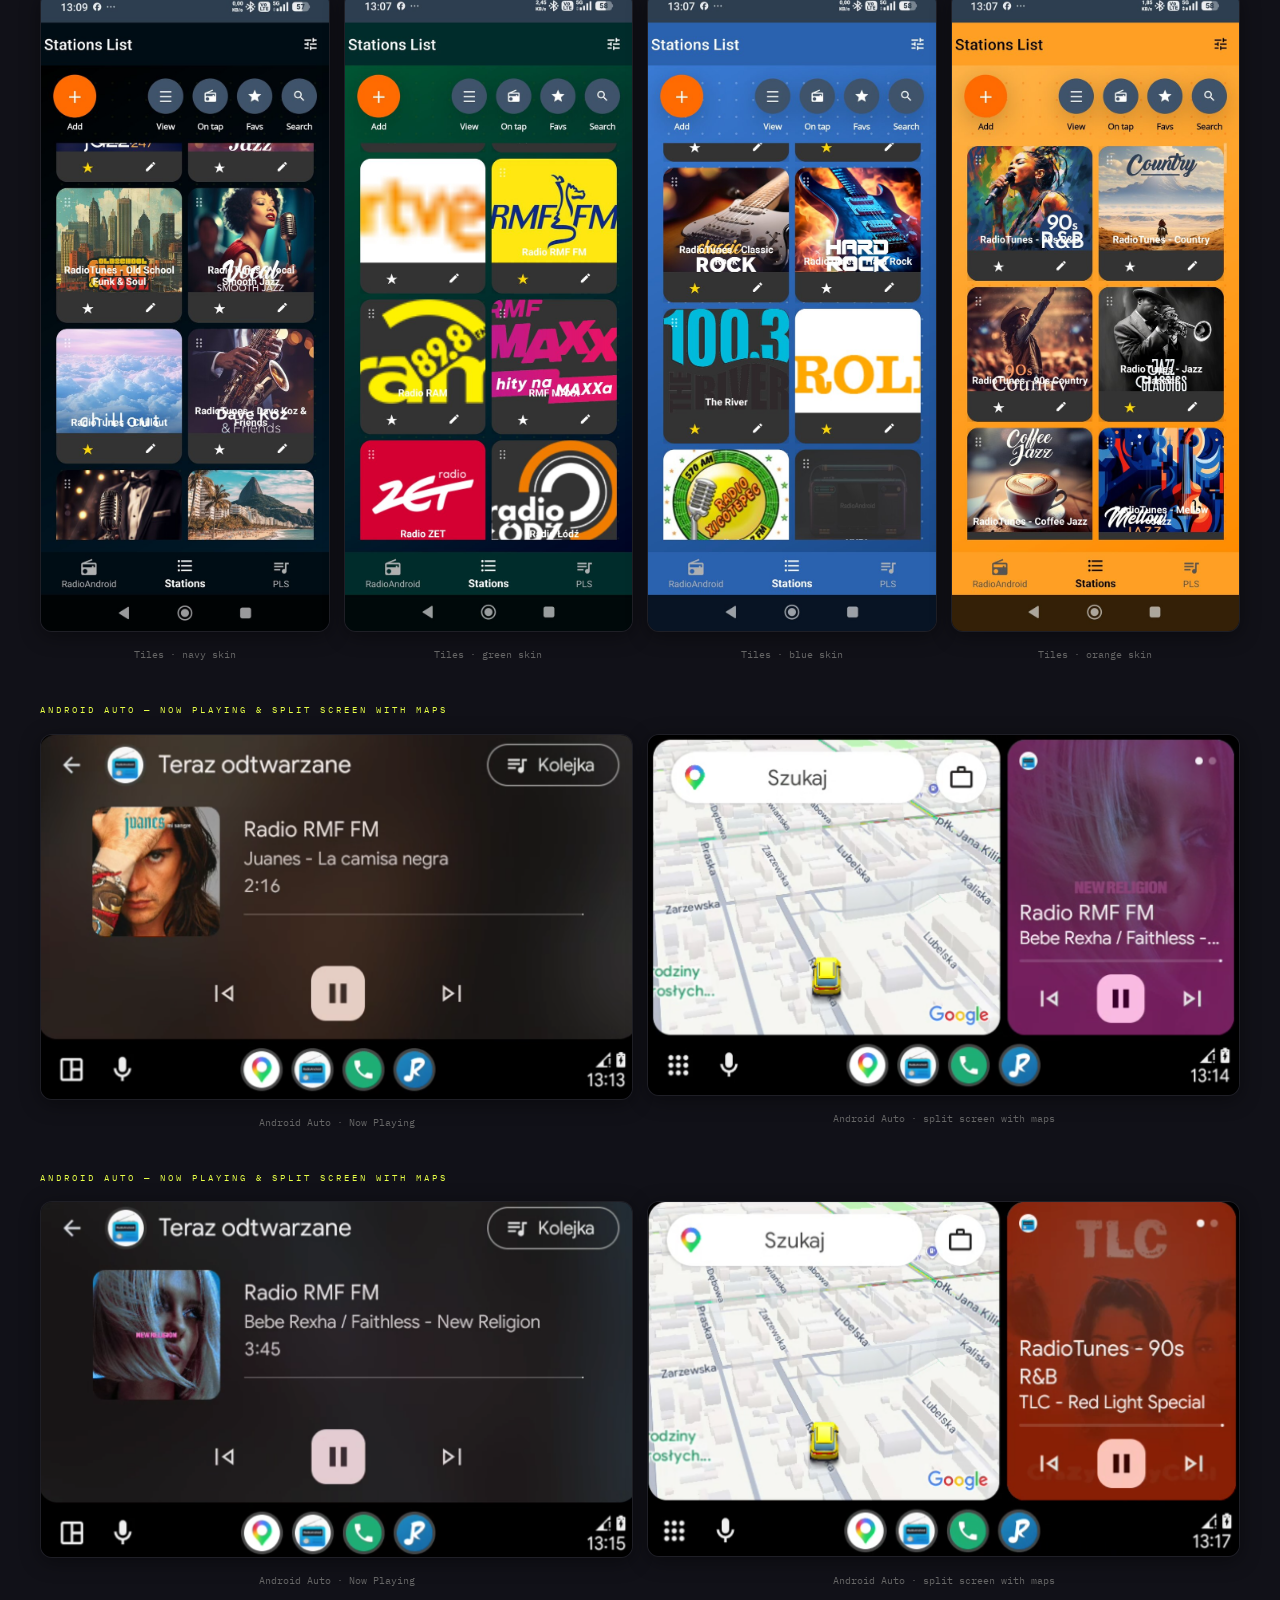
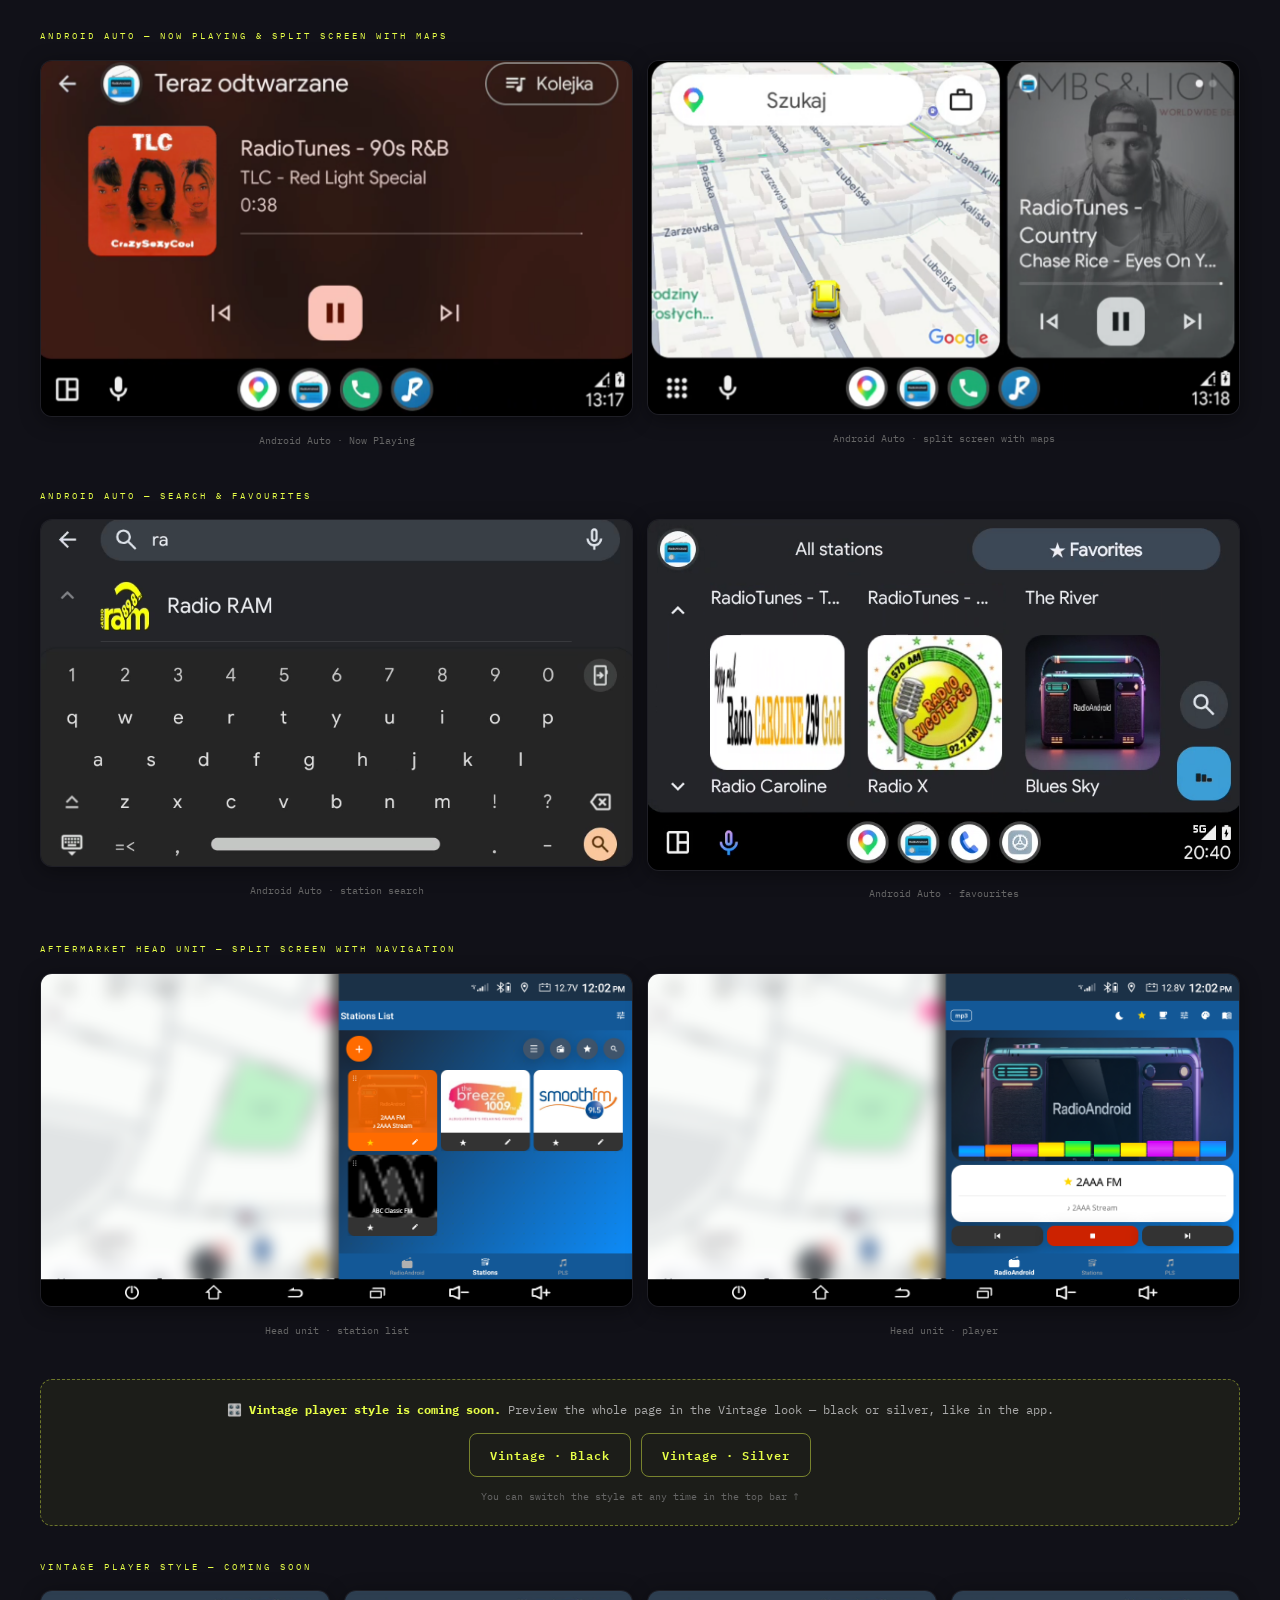
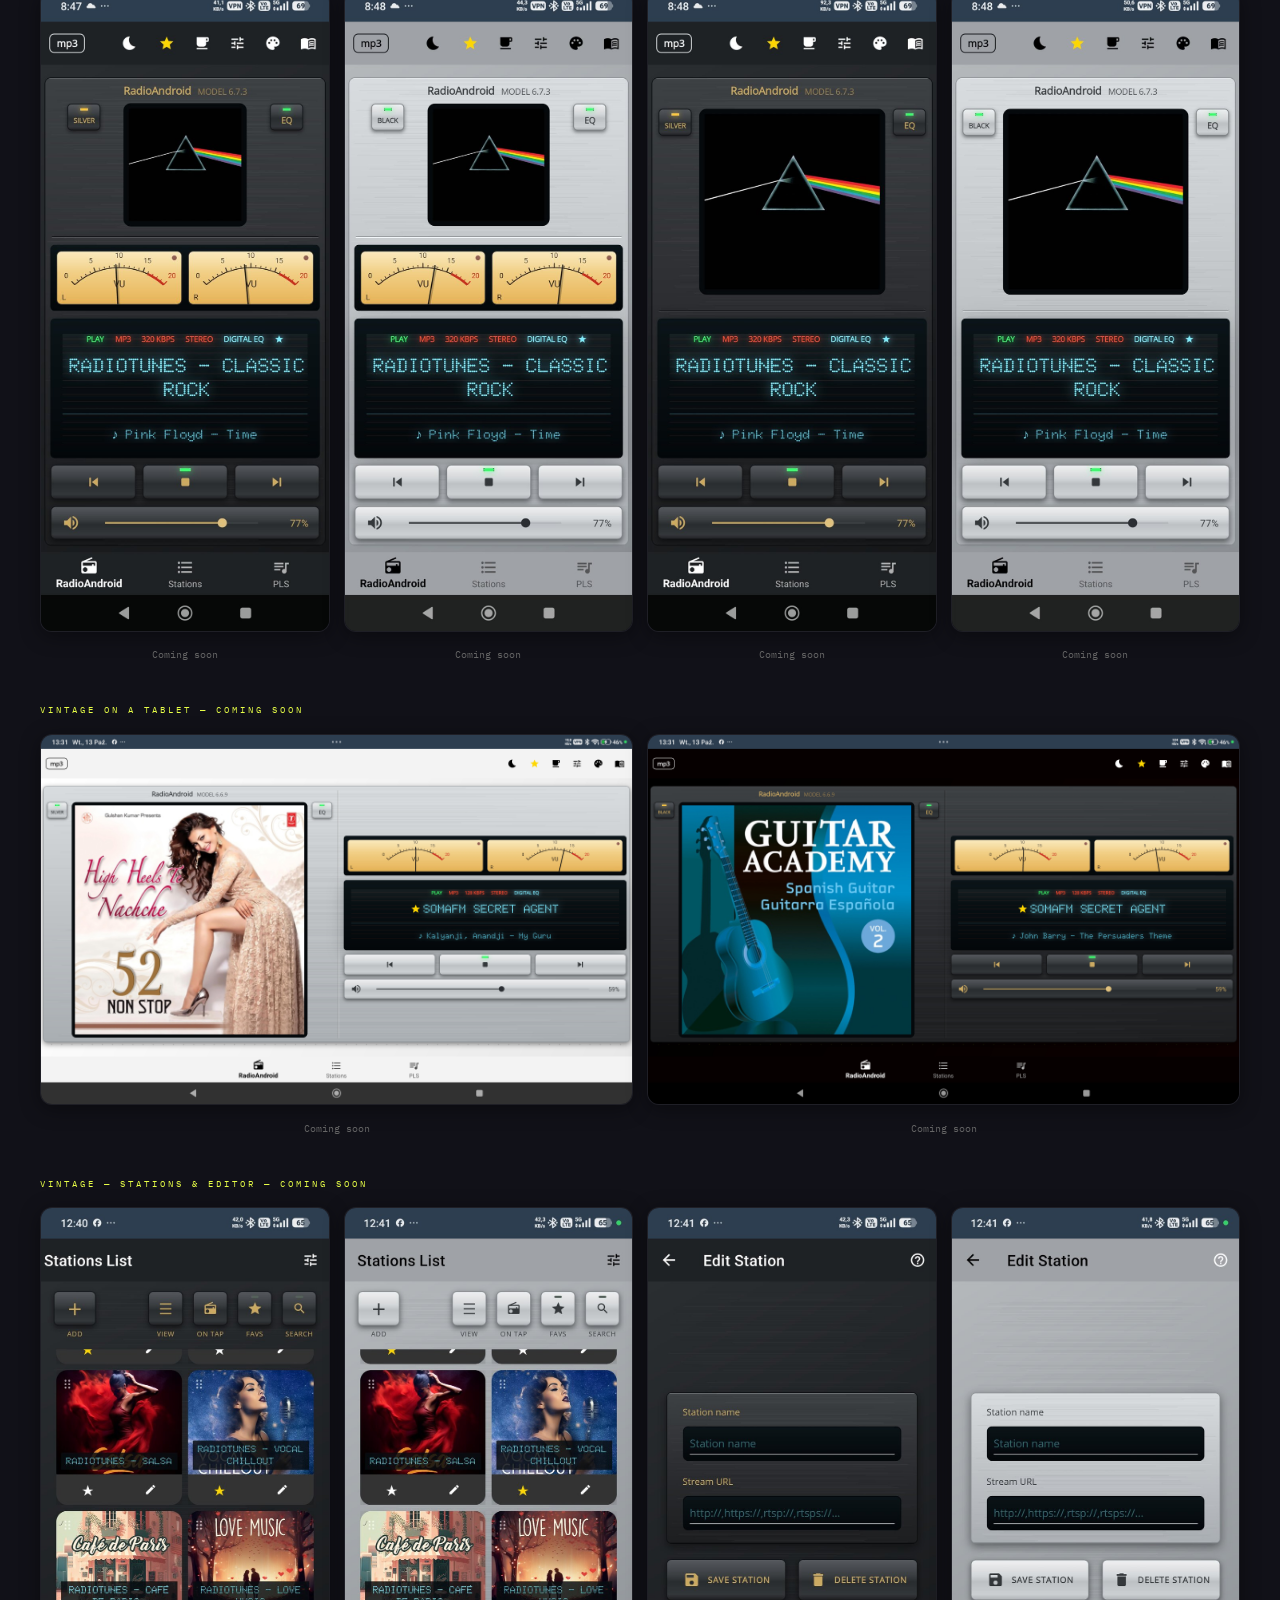
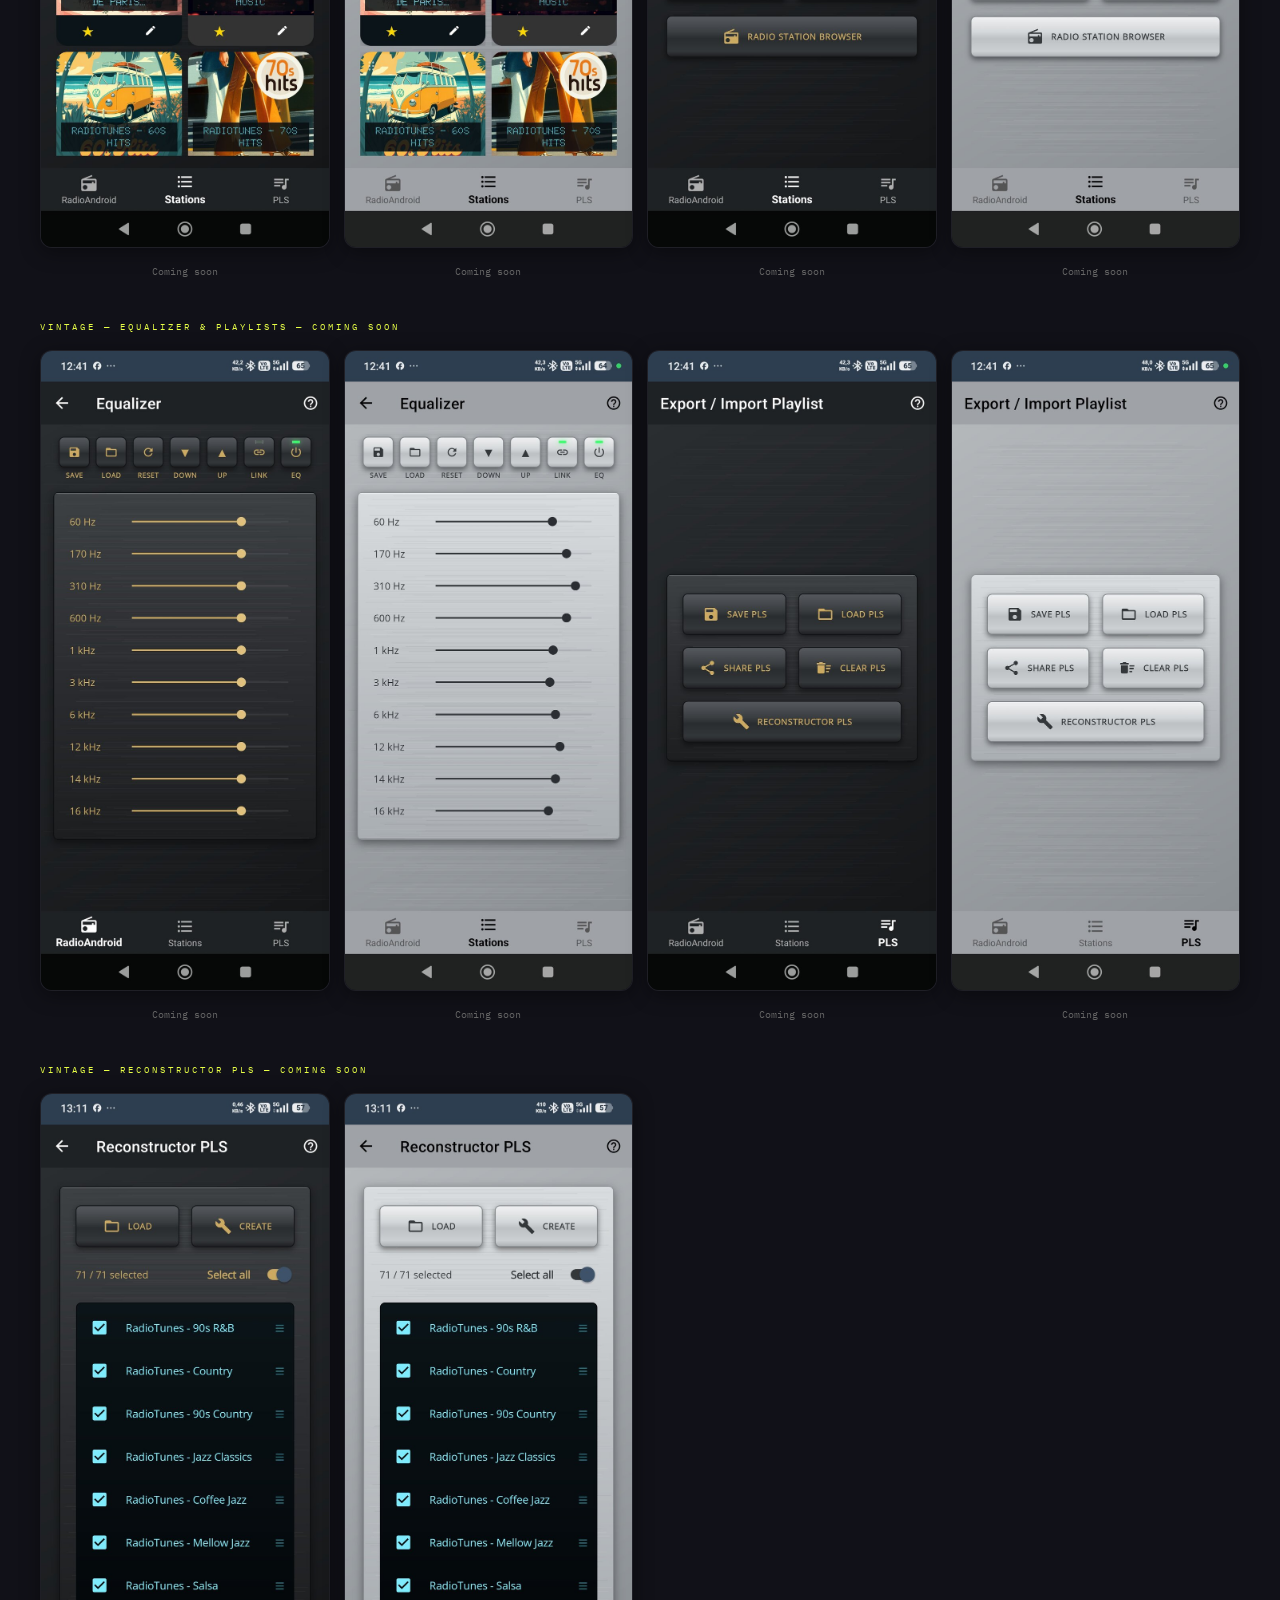
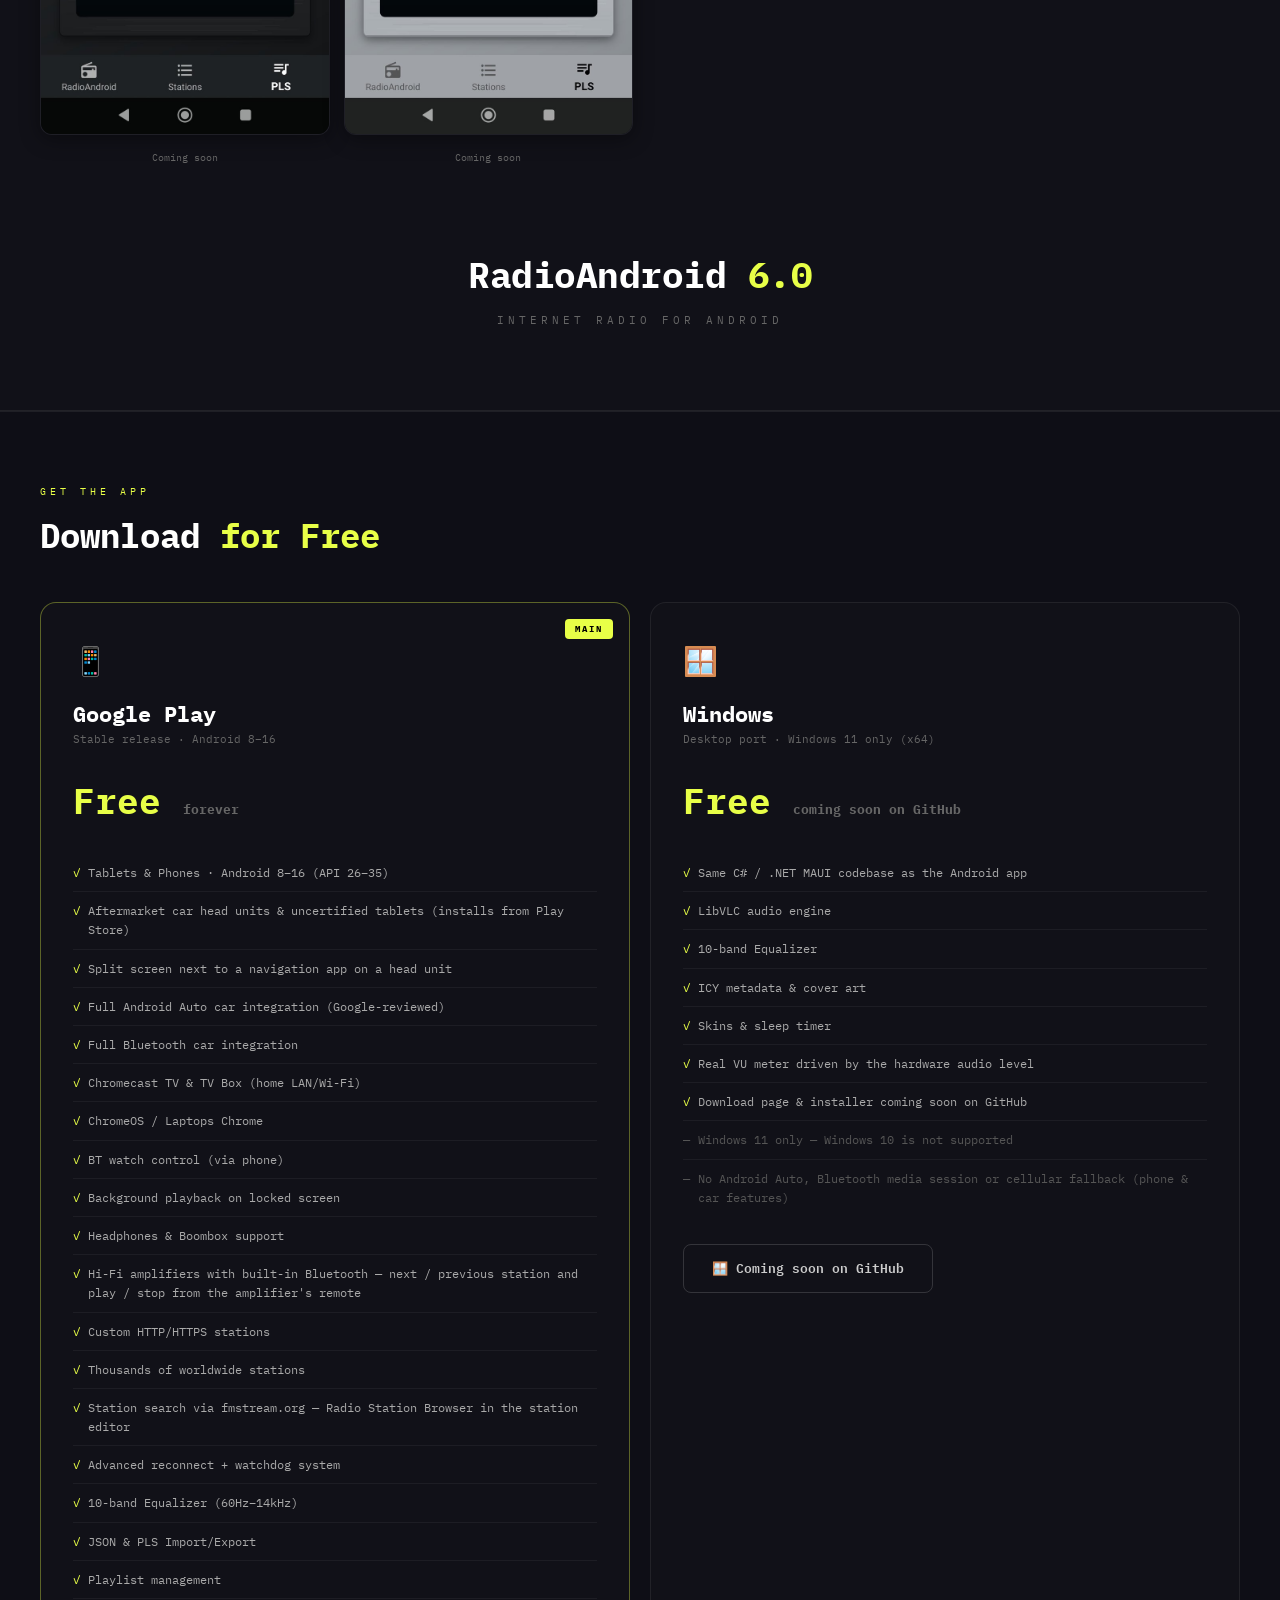
==== commit 0468fee5: "Wyszukiwanie stacji przez fmstream.org jako zaleta, nie brak Co-Authored-By: Claude Opus 5.5 <norepl" ====
--- a/index.html
+++ b/index.html
@@ -662,7 +662,7 @@
           <li><span class="check">✓</span> Hi-Fi amplifiers with built-in Bluetooth — next / previous station and play / stop from the amplifier's remote</li>
           <li><span class="check">✓</span> Custom HTTP/HTTPS stations</li>
           <li><span class="check">✓</span> Thousands of worldwide stations</li>
-          <li><span class="check">✓</span> Integration with fmstream.org</li>
+          <li><span class="check">✓</span> Station search via fmstream.org — Radio Station Browser in the station editor</li>
           <li><span class="check">✓</span> Advanced reconnect + watchdog system</li>
           <li><span class="check">✓</span> 10-band Equalizer (60Hz–14kHz)</li>
           <li><span class="check">✓</span> JSON &amp; PLS Import/Export</li>
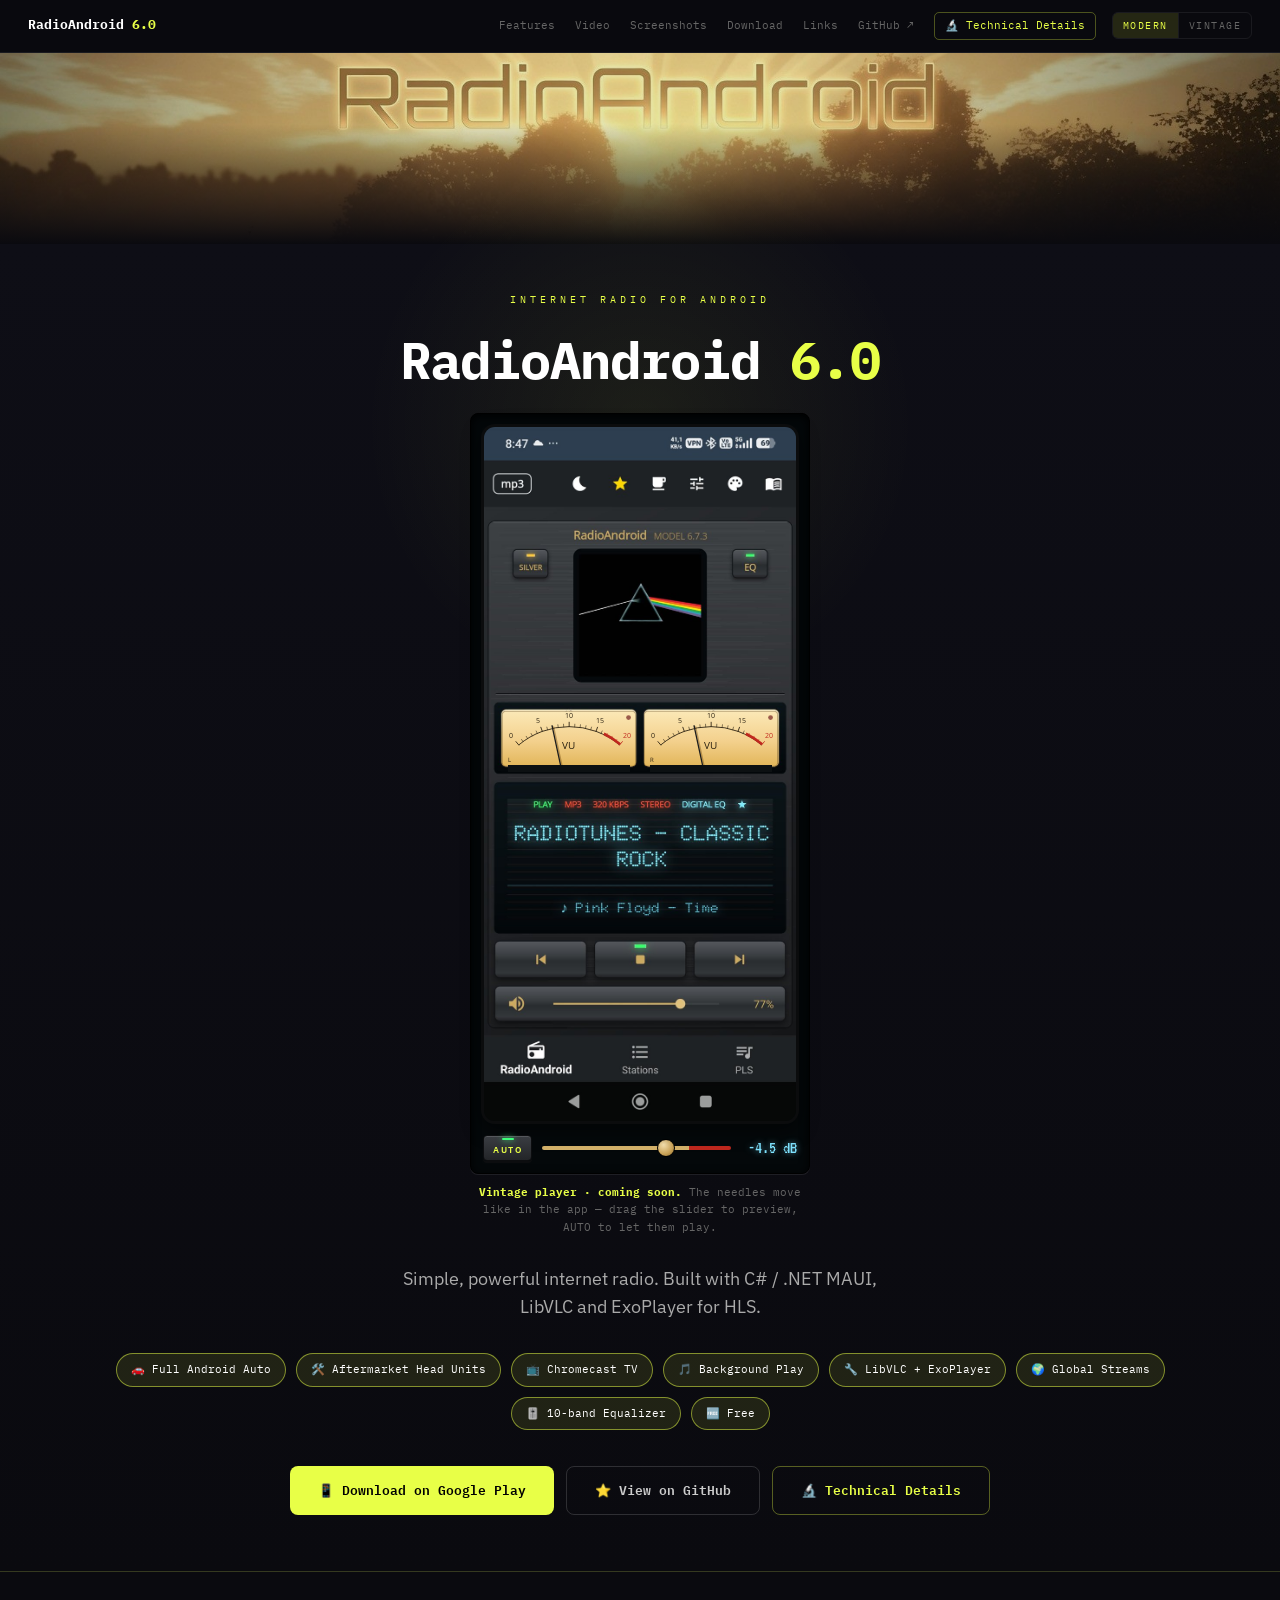
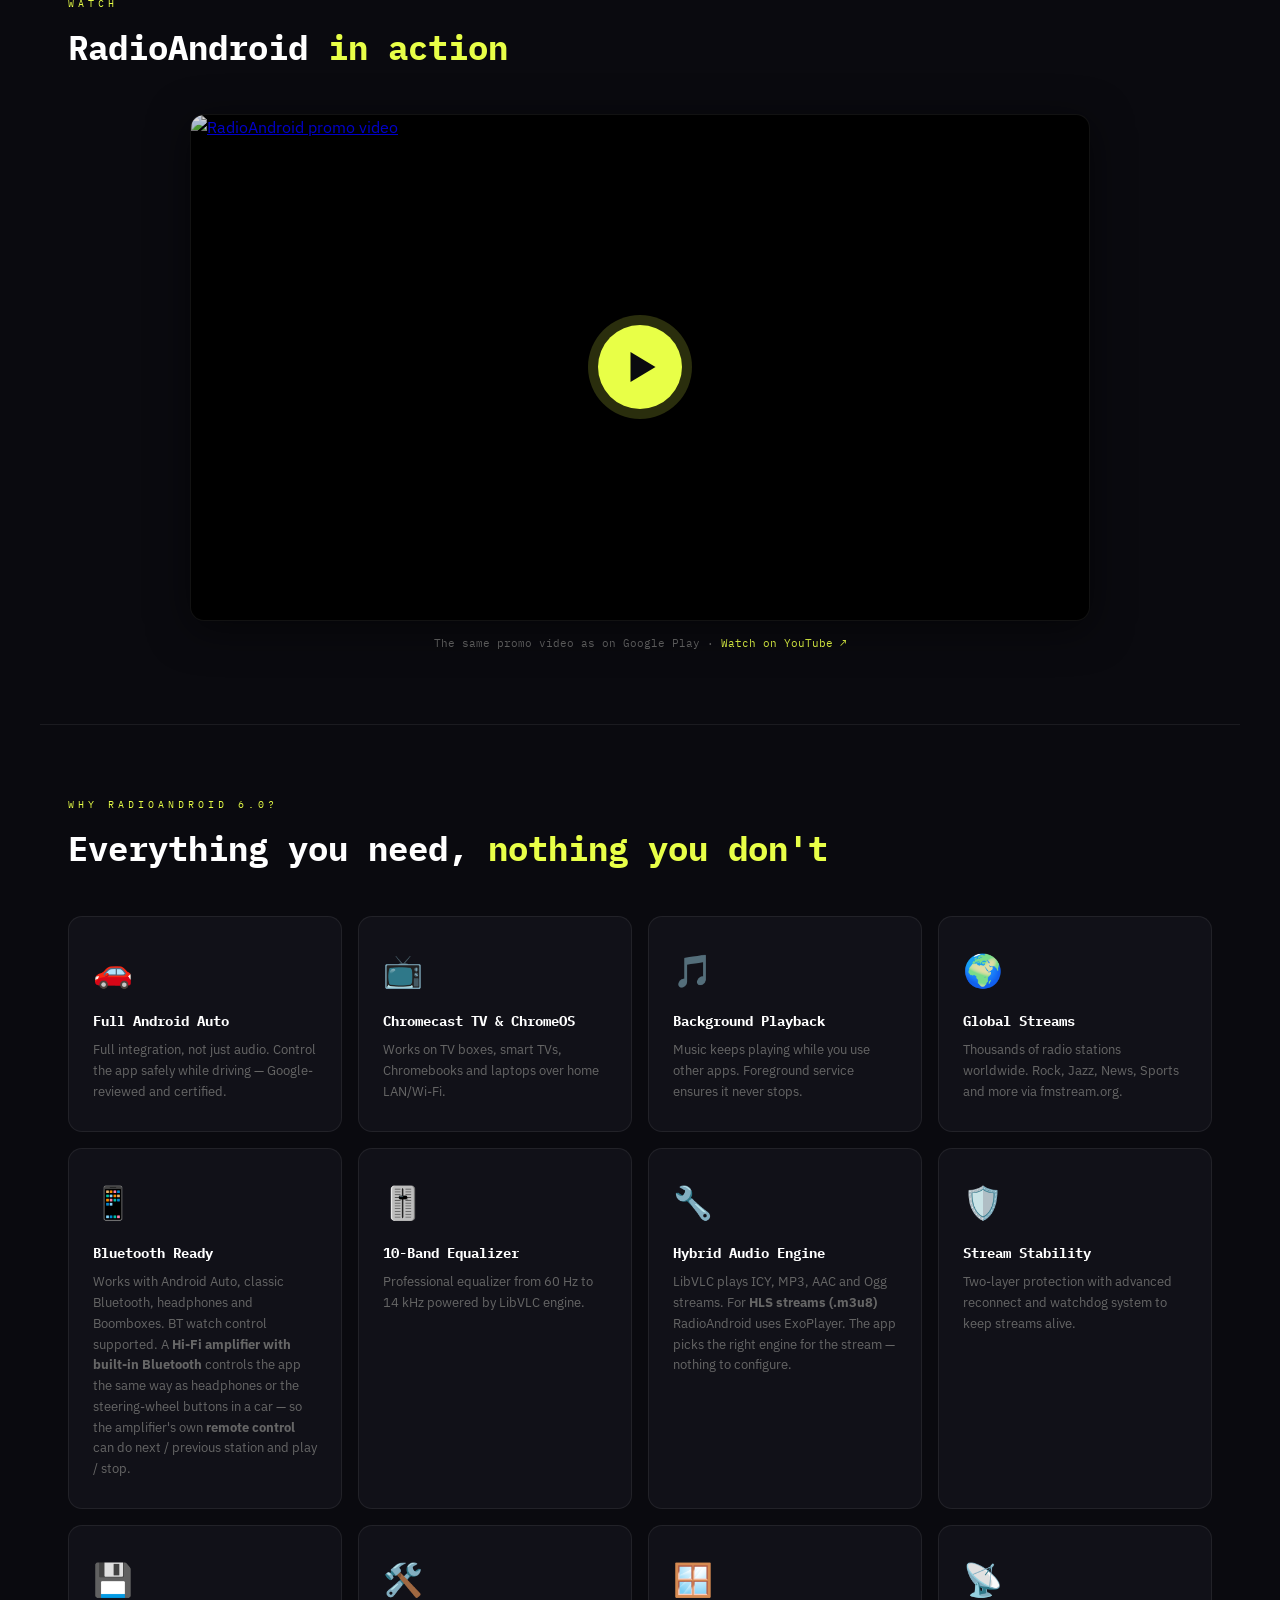
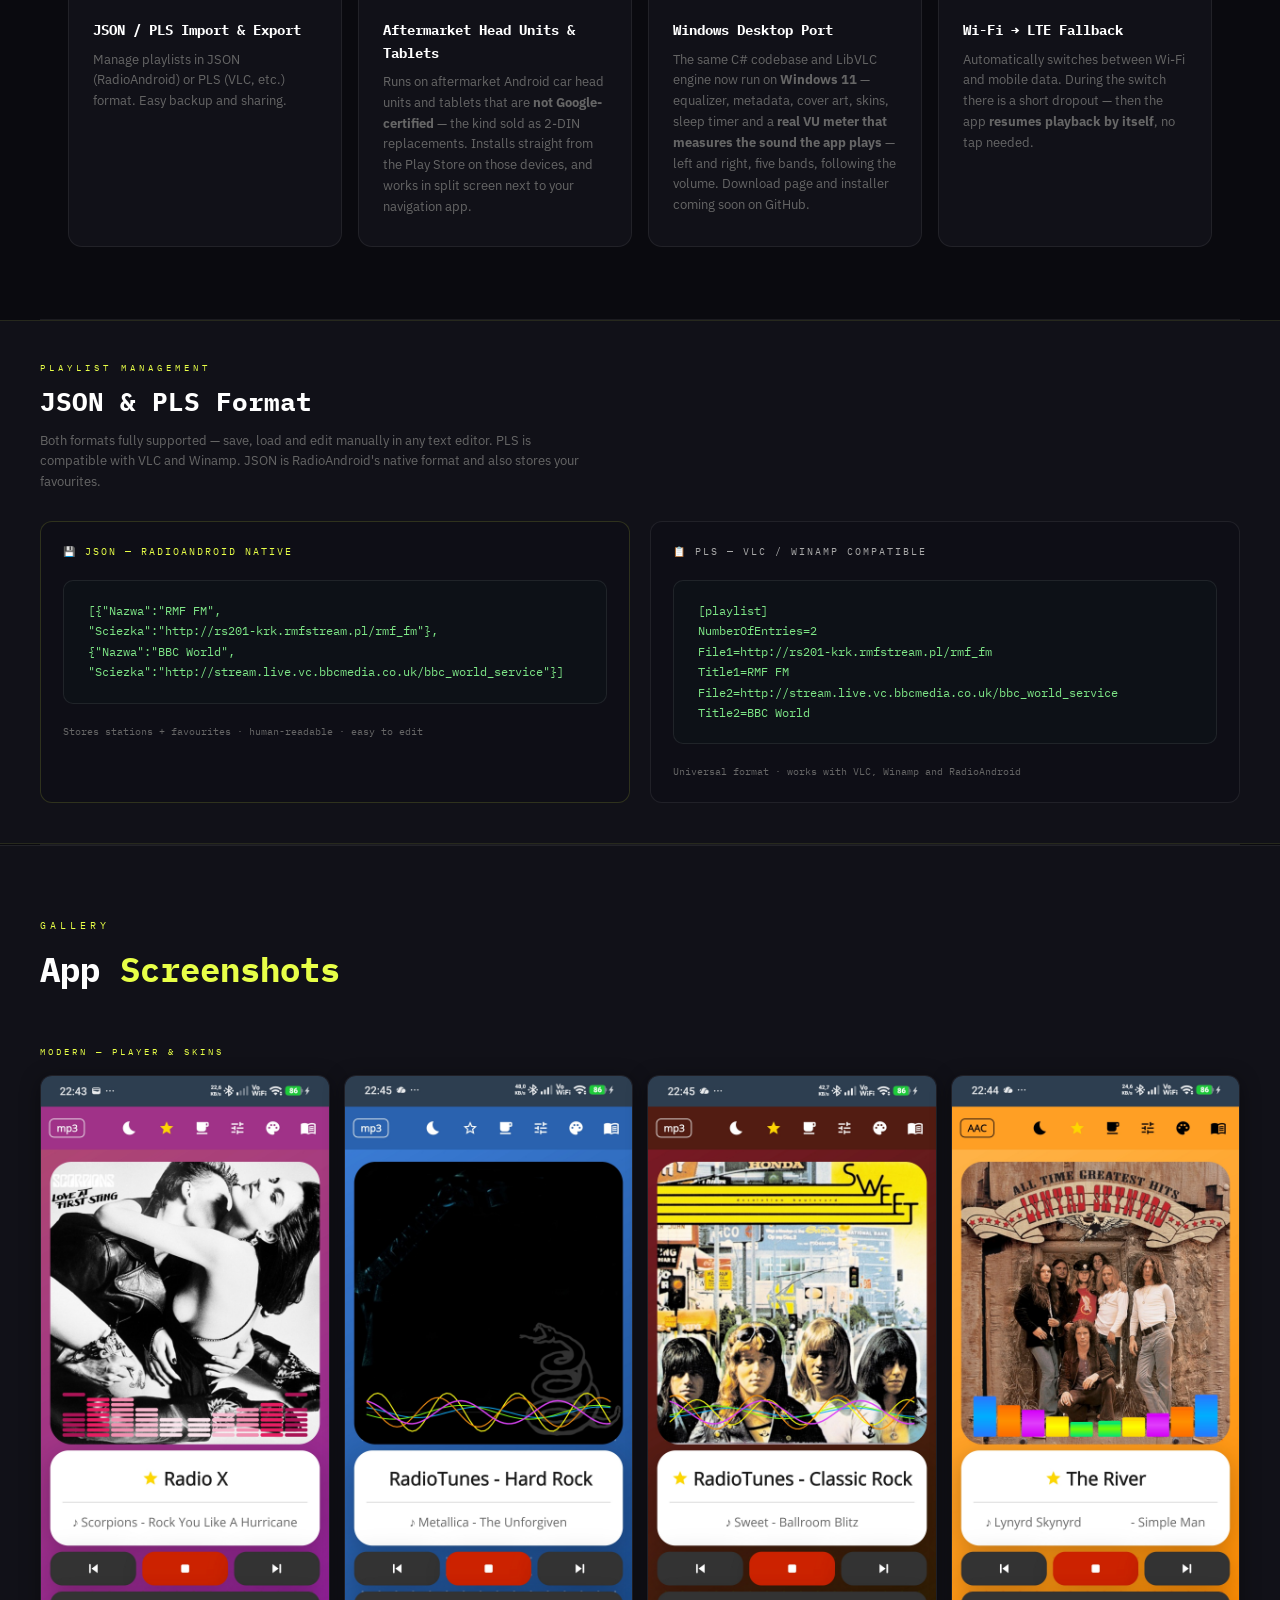
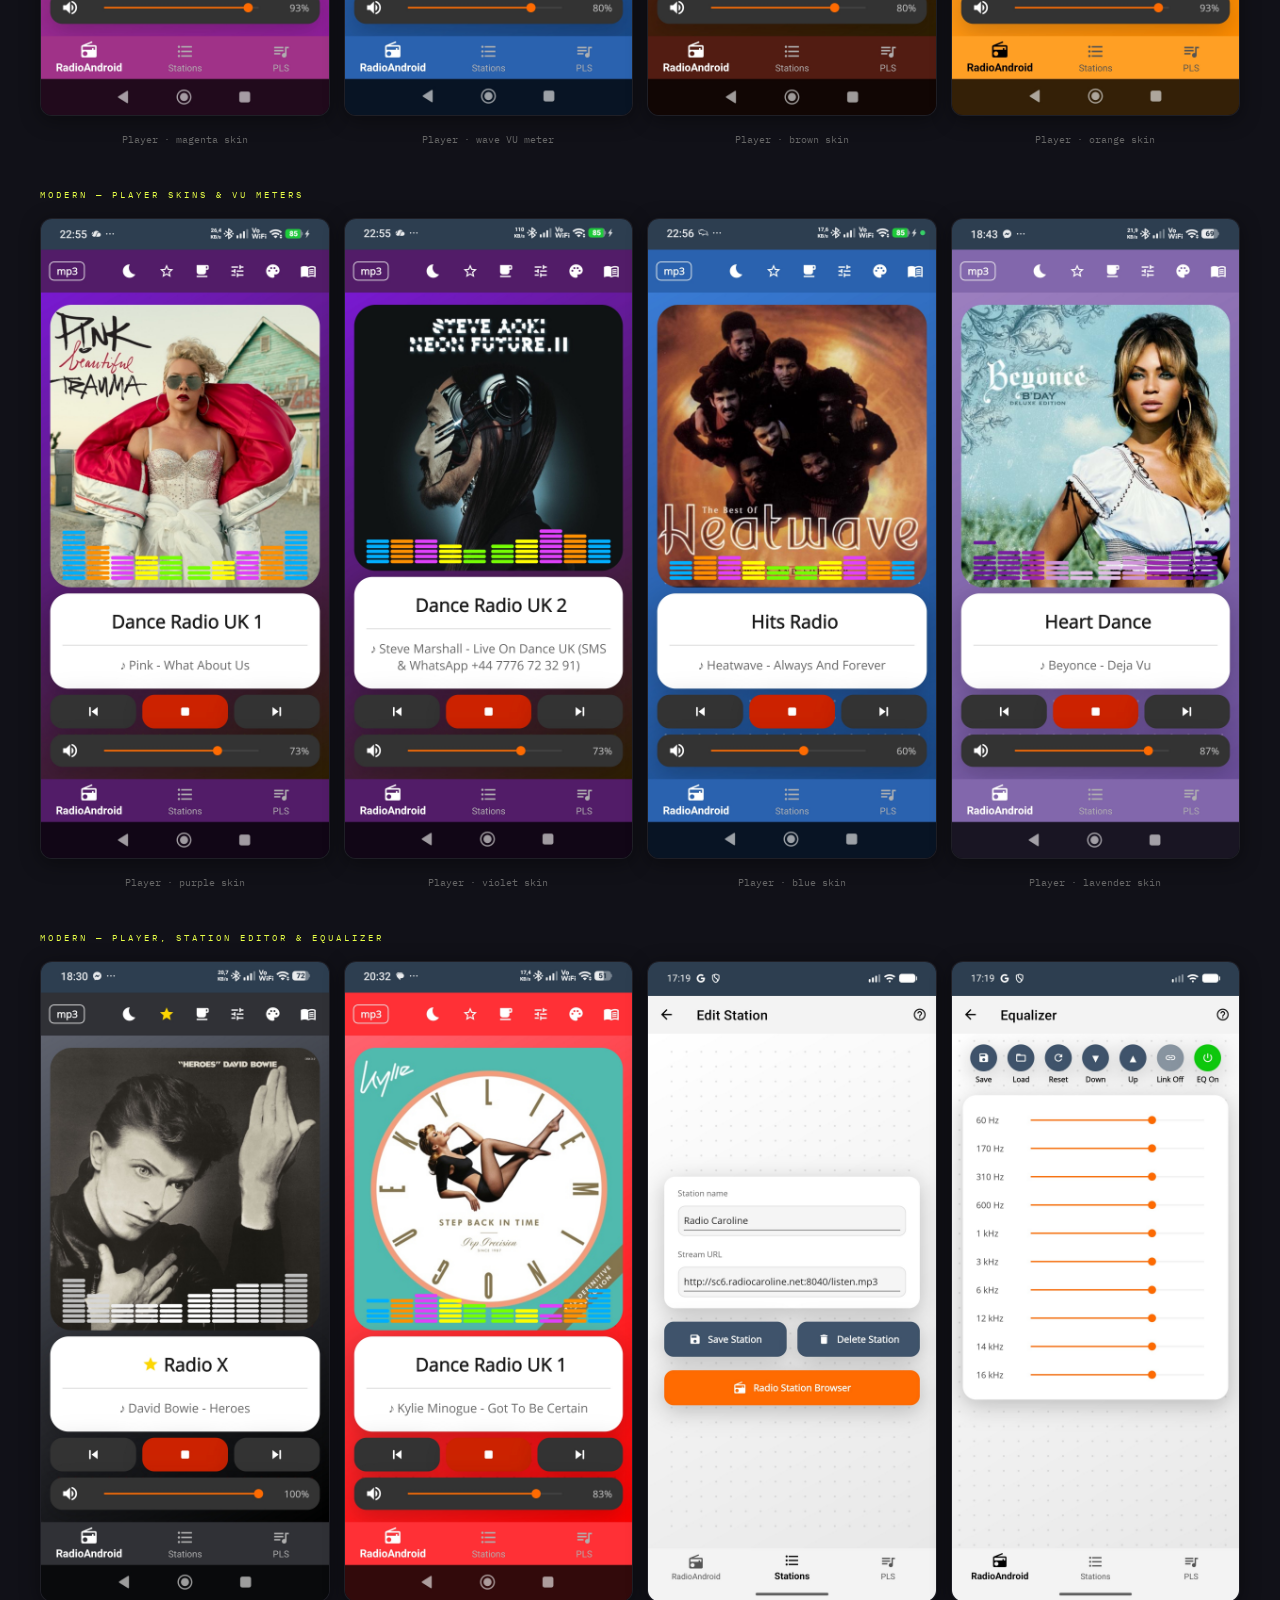
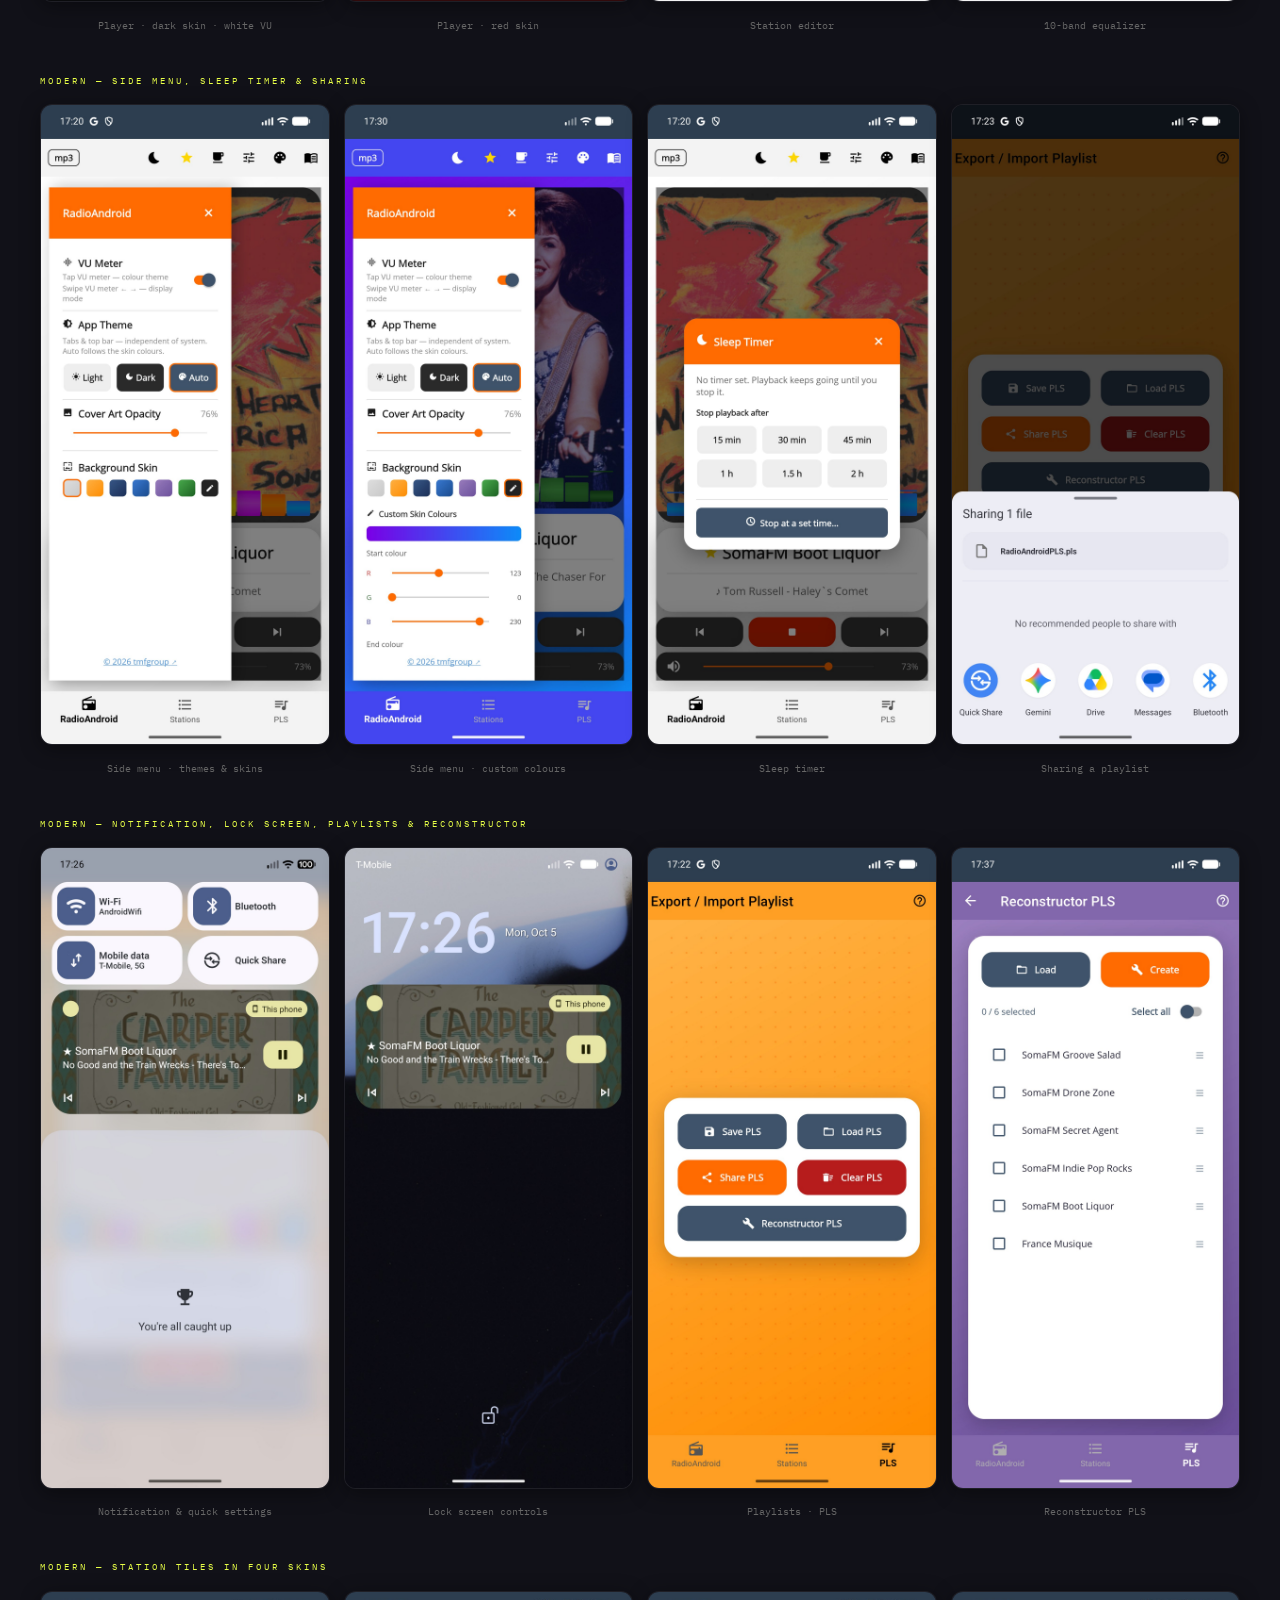
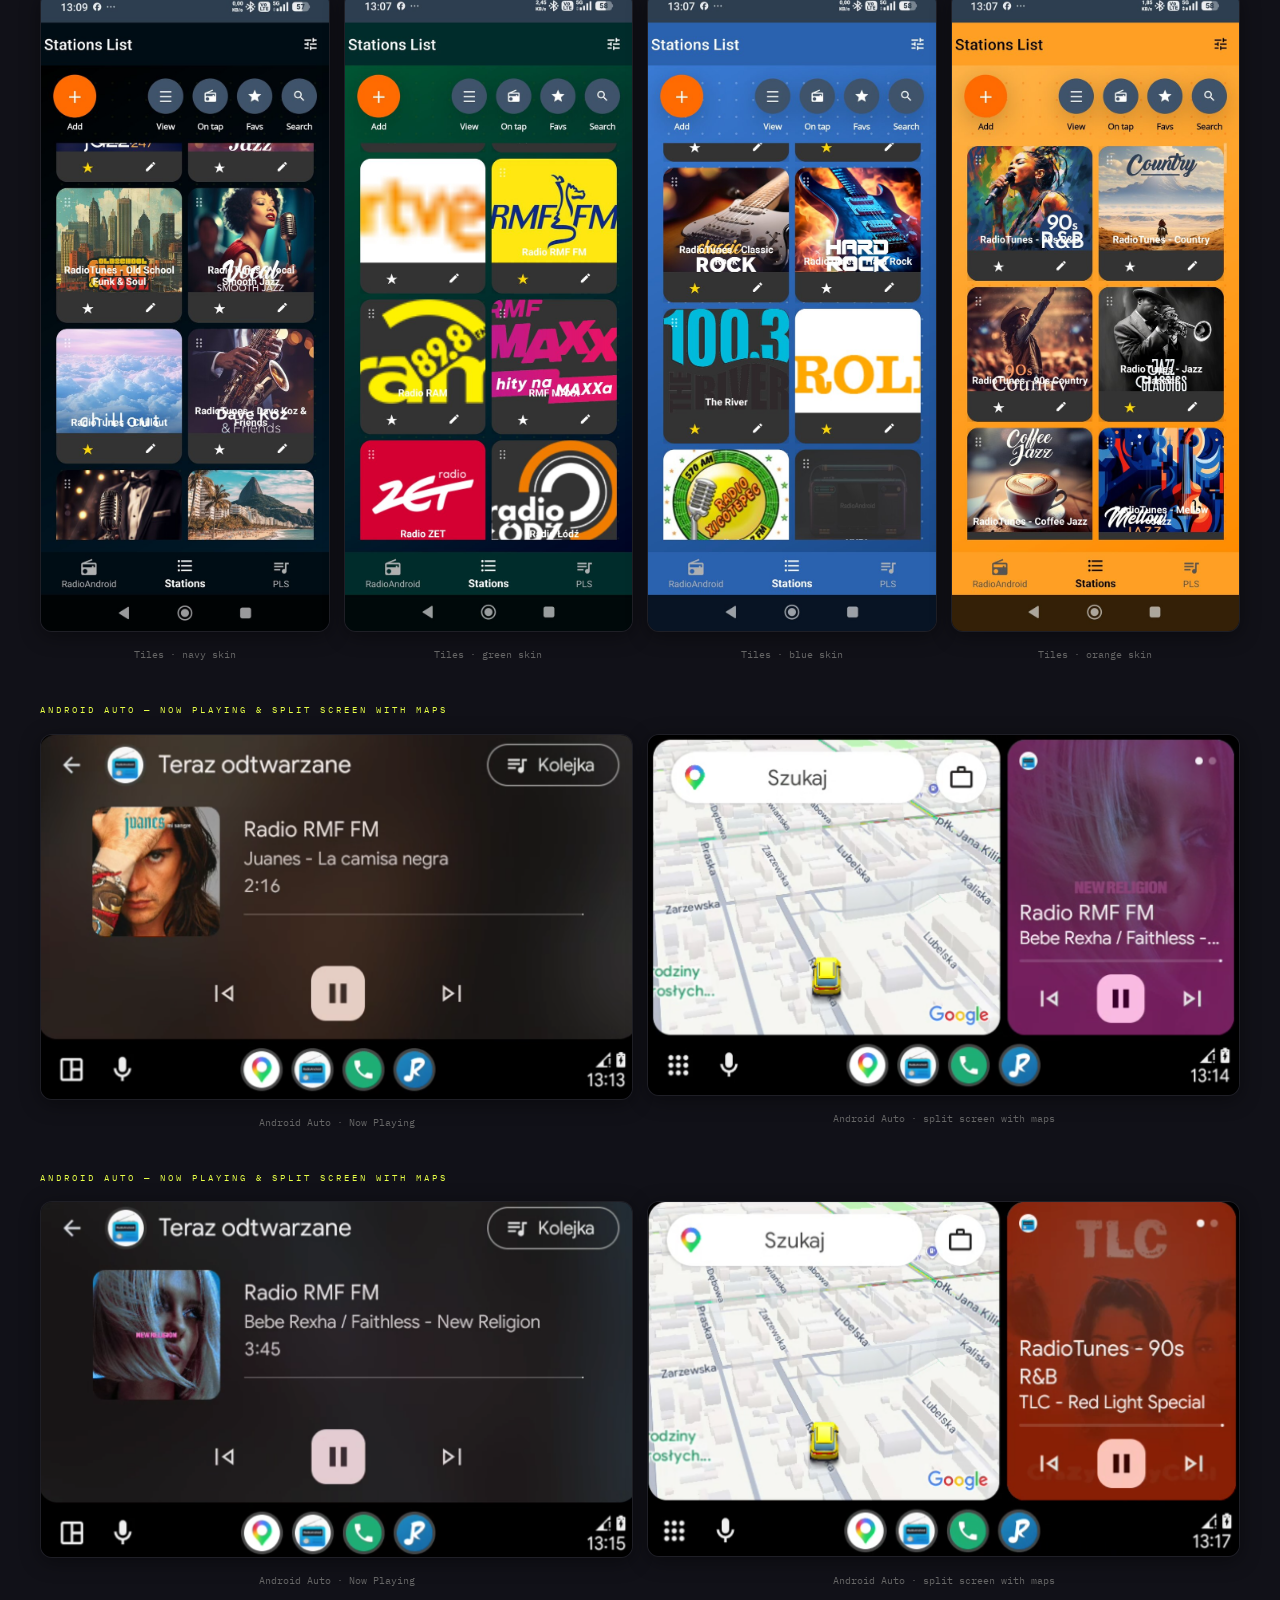
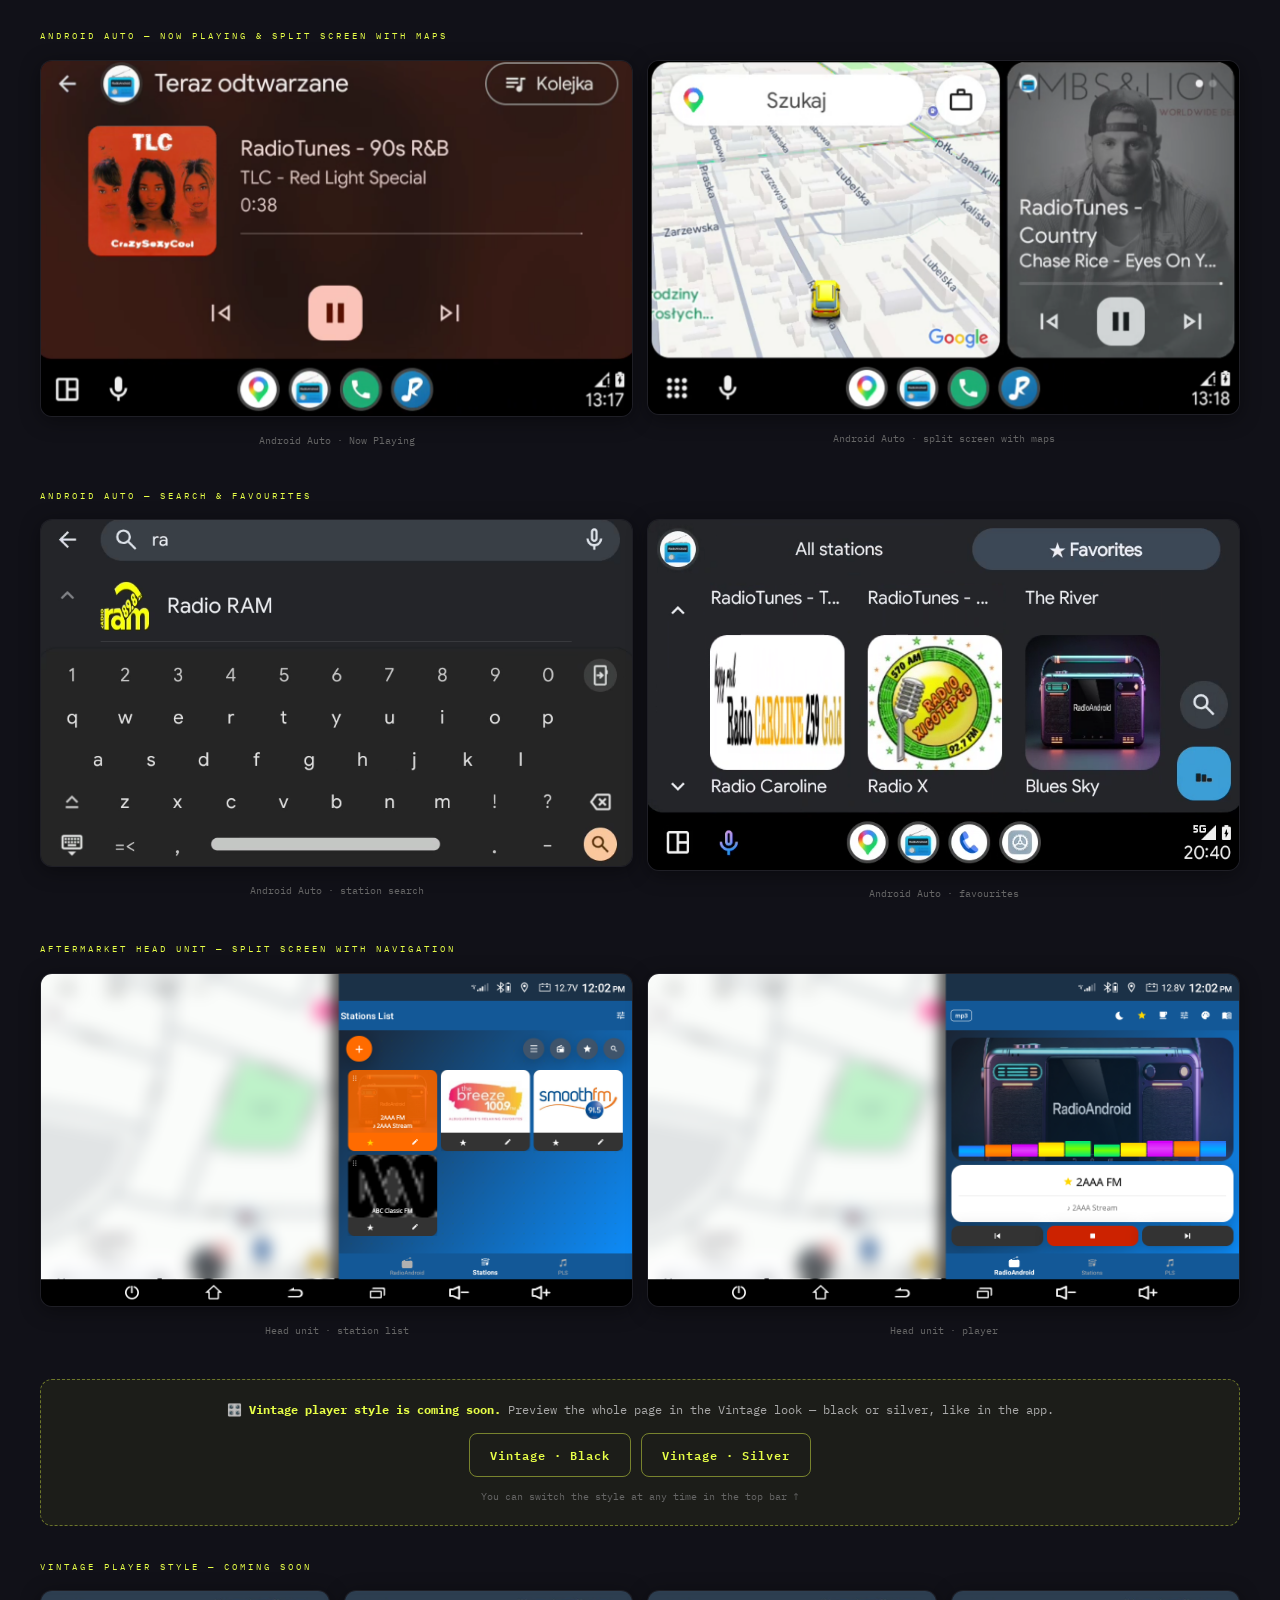
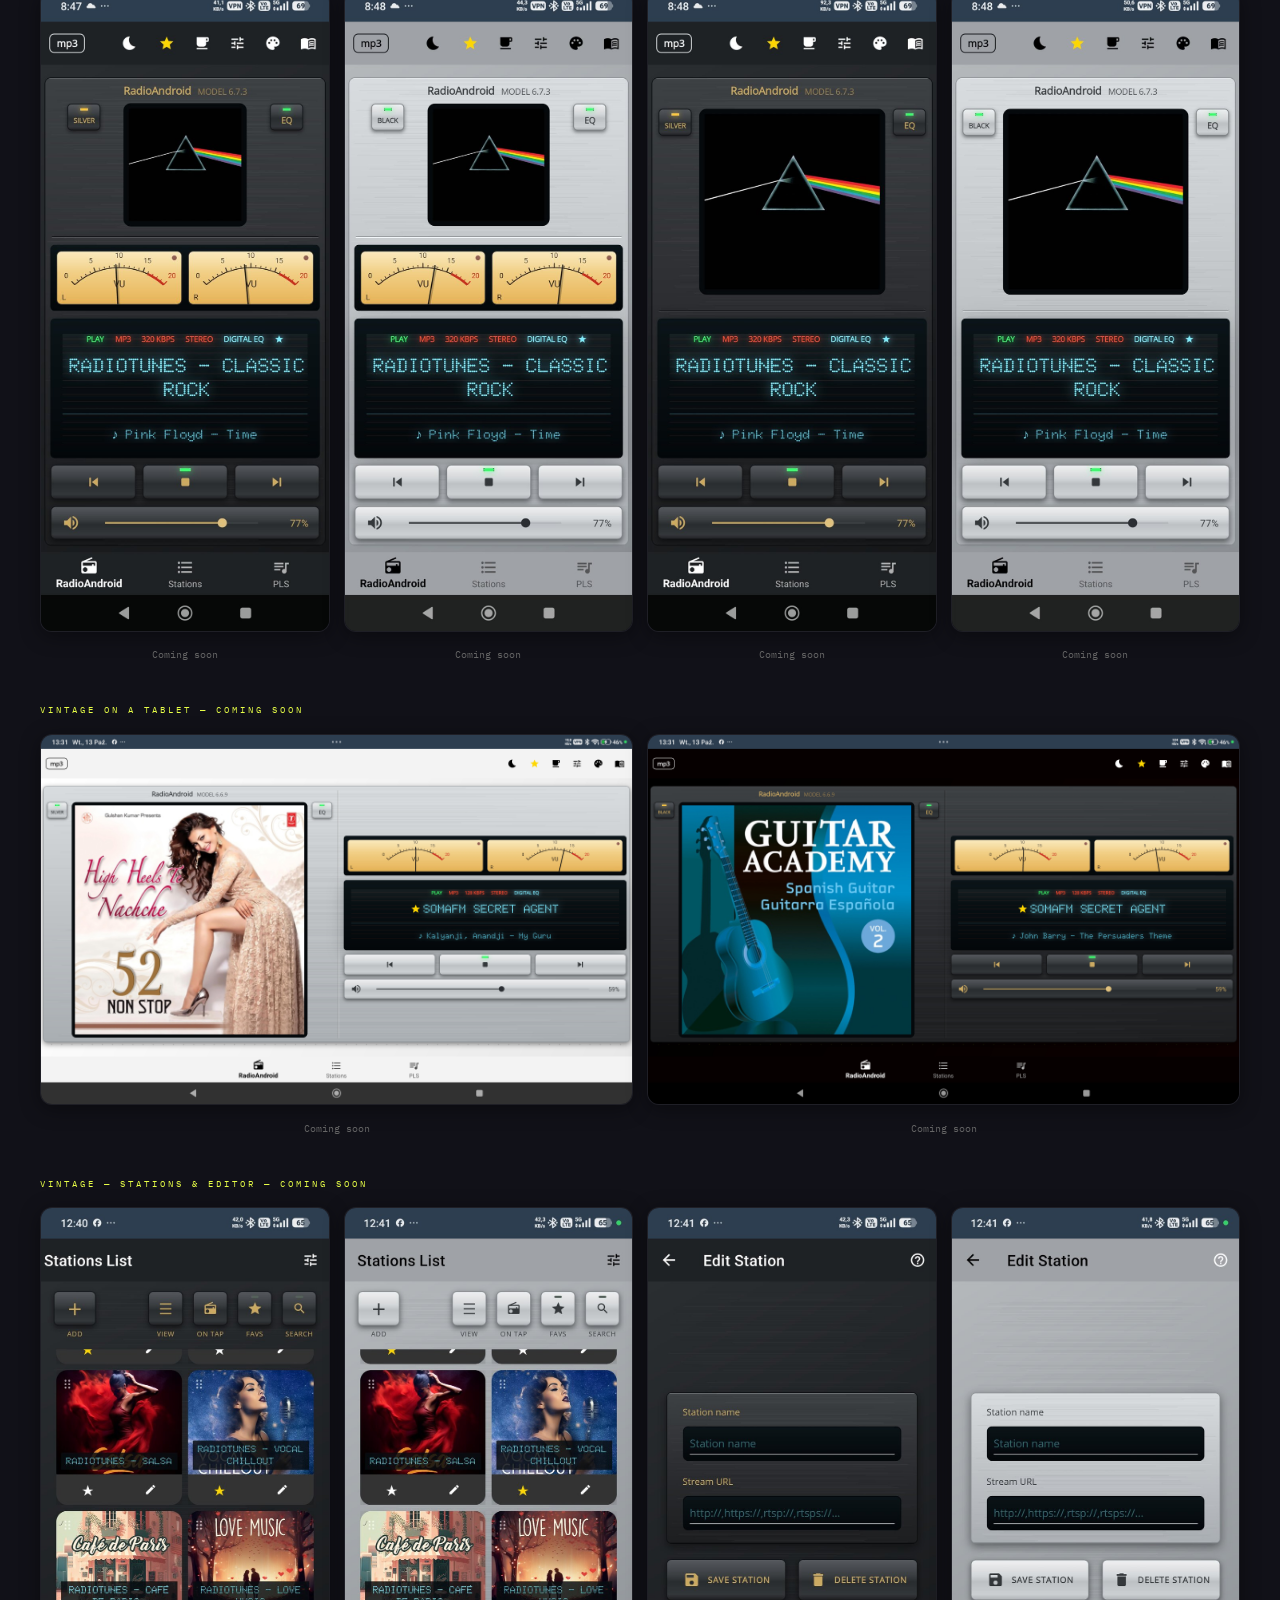
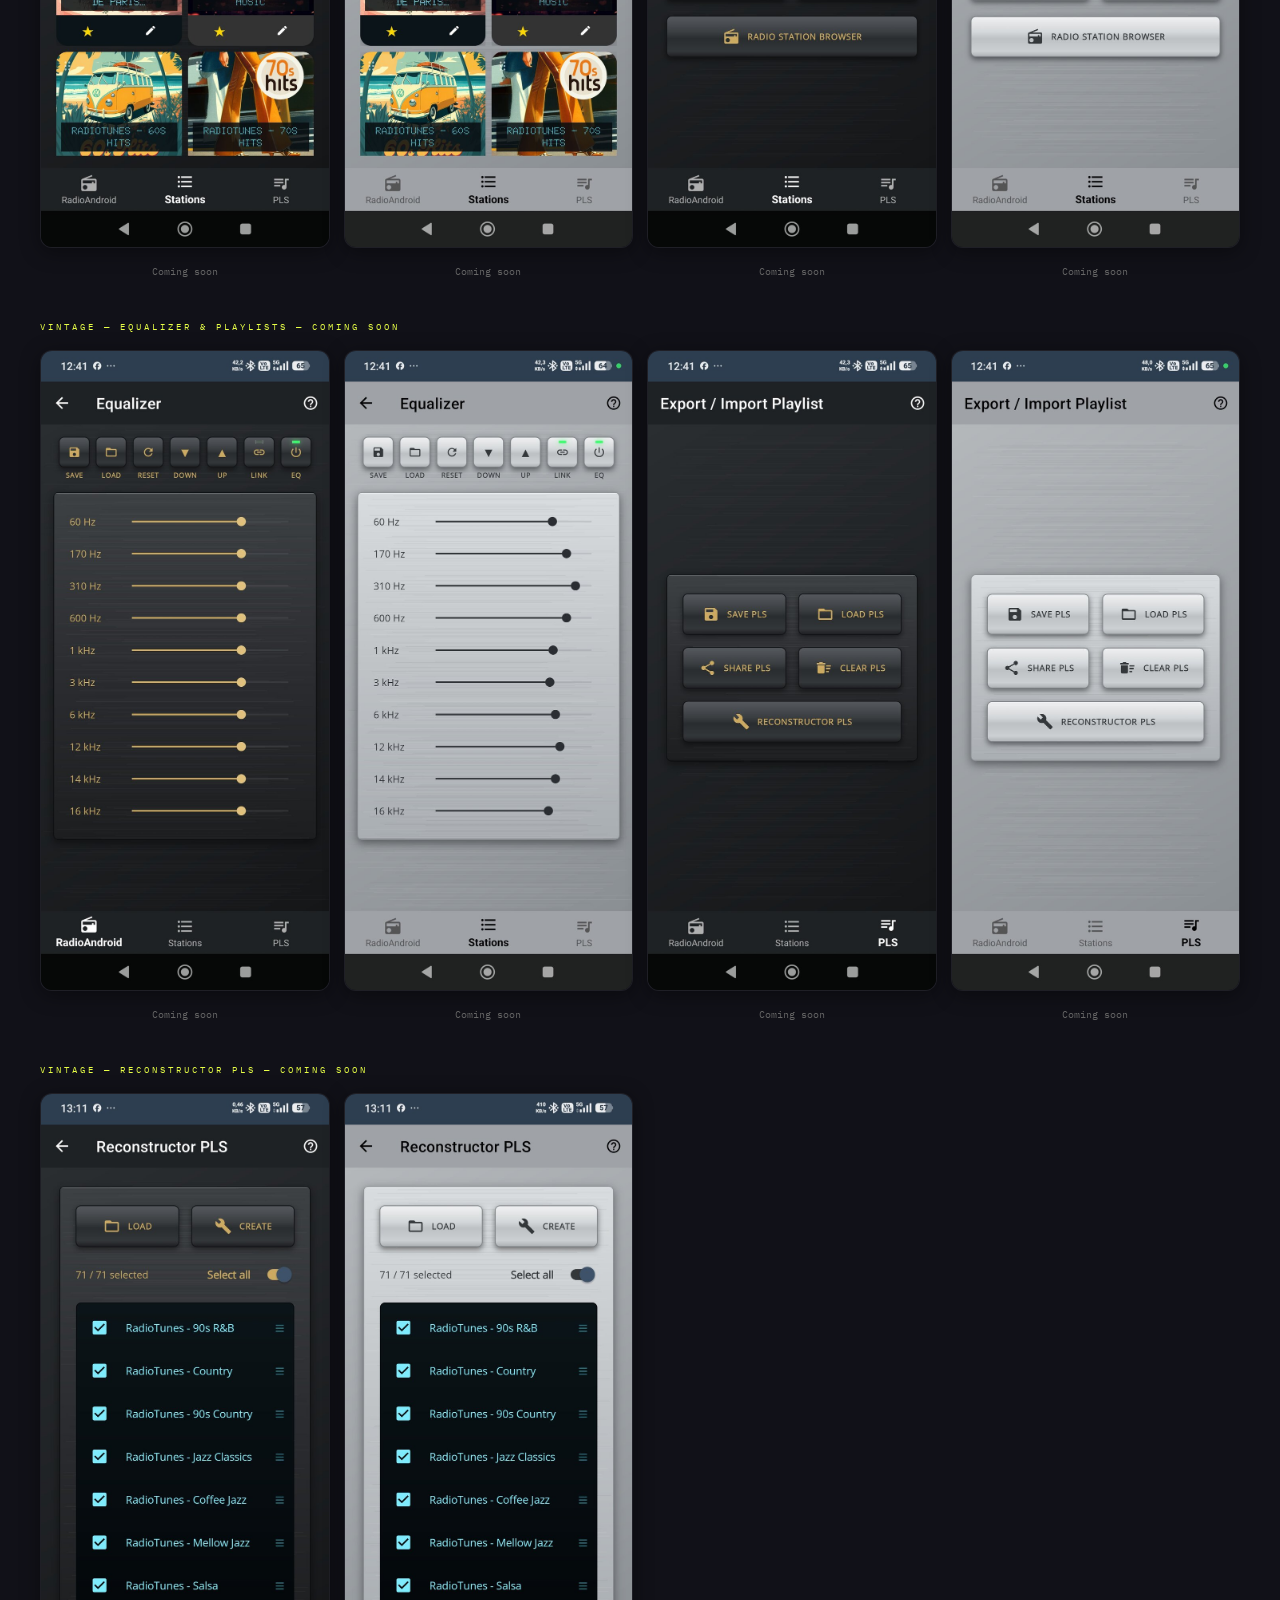
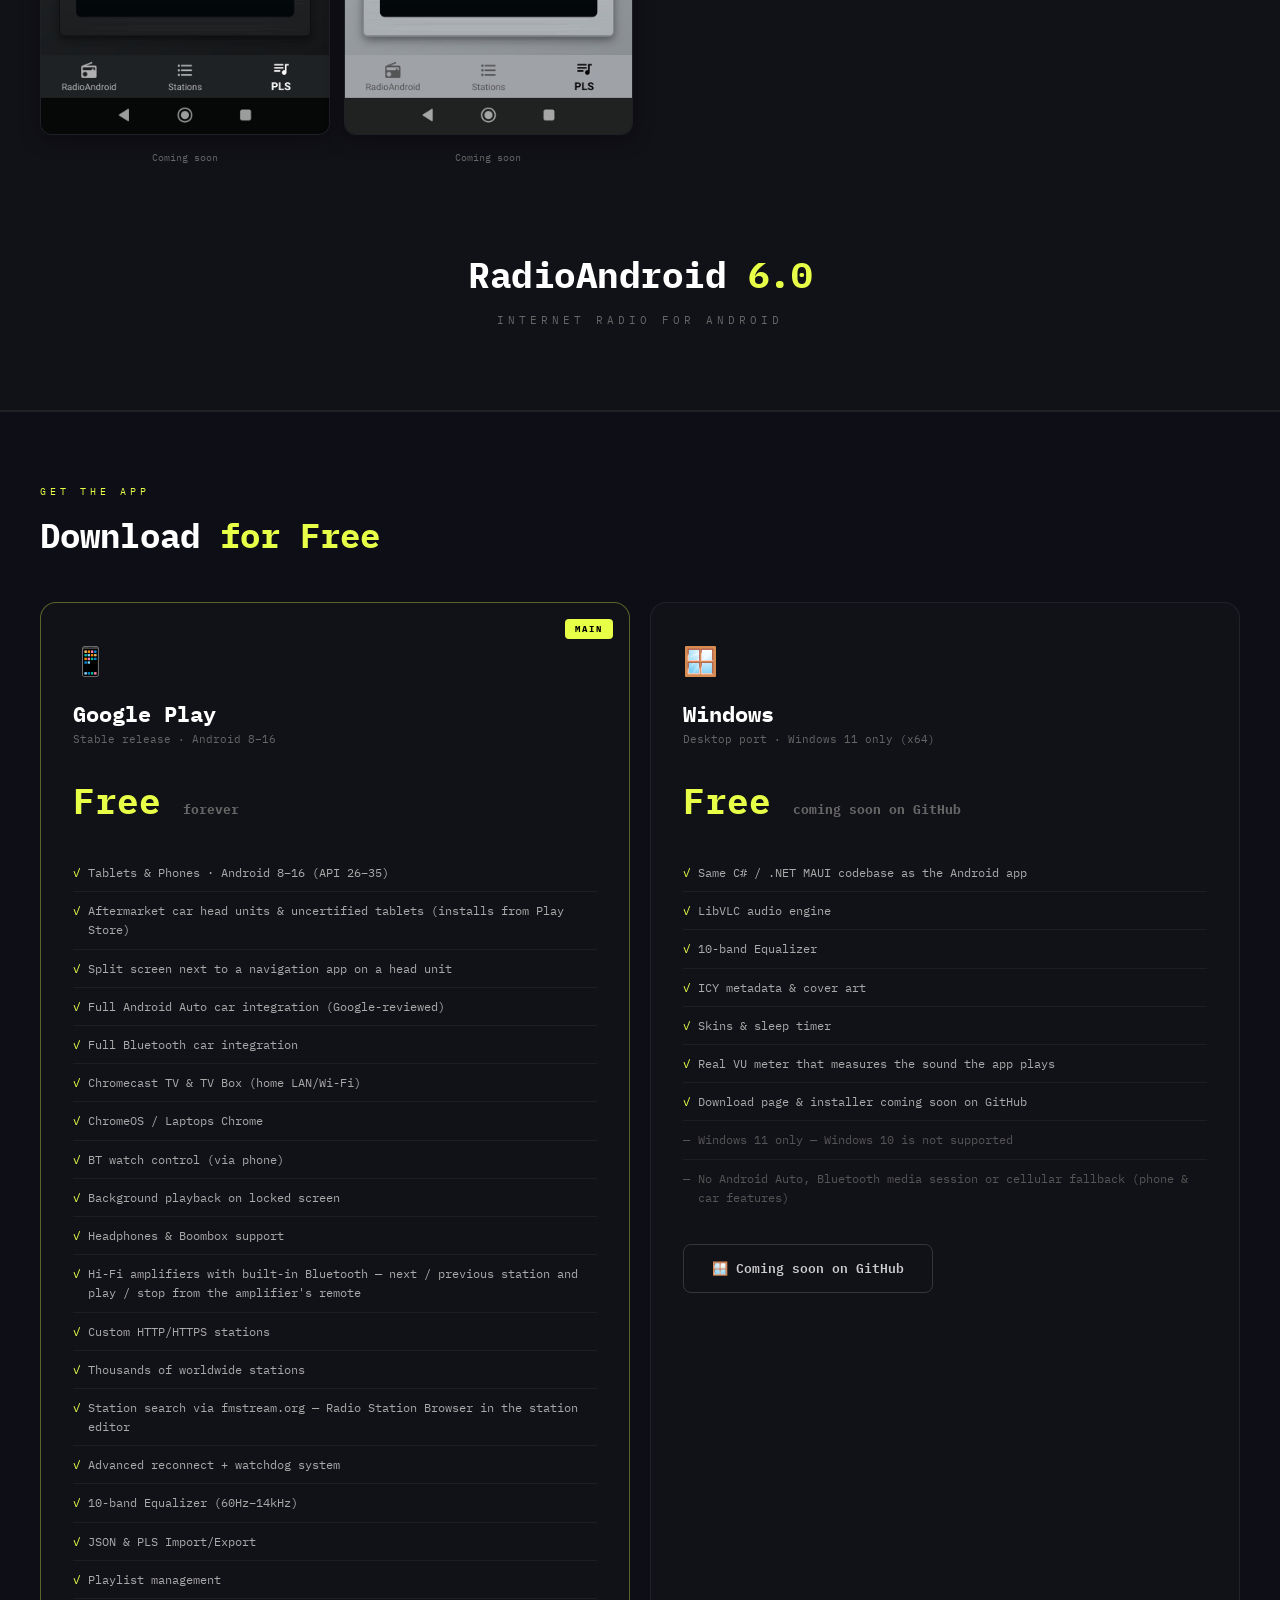
==== commit 79ad12de: "Strona: VU wersji Windows mierzy dzwiek odtwarzany przez aplikacje, nie poziom sprzetu "driven by th" ====
--- a/index.html
+++ b/index.html
@@ -418,7 +418,7 @@
     <div class="feature-card plate">
       <div class="f-icon">🪟</div>
       <h3>Windows Desktop Port</h3>
-      <p>The same C# codebase and LibVLC engine now run on <strong>Windows 11</strong> — equalizer, metadata, cover art, skins, sleep timer and a <strong>real VU meter driven by the hardware audio level</strong>. Download page and installer coming soon on GitHub.</p>
+      <p>The same C# codebase and LibVLC engine now run on <strong>Windows 11</strong> — equalizer, metadata, cover art, skins, sleep timer and a <strong>real VU meter that measures the sound the app plays</strong> — left and right, five bands, following the volume. Download page and installer coming soon on GitHub.</p>
     </div>
     <div class="feature-card plate">
       <div class="f-icon">📡</div>
@@ -686,7 +686,7 @@
           <li><span class="check">✓</span> 10-band Equalizer</li>
           <li><span class="check">✓</span> ICY metadata &amp; cover art</li>
           <li><span class="check">✓</span> Skins &amp; sleep timer</li>
-          <li><span class="check">✓</span> Real VU meter driven by the hardware audio level</li>
+          <li><span class="check">✓</span> Real VU meter that measures the sound the app plays</li>
           <li><span class="check">✓</span> Download page &amp; installer coming soon on GitHub</li>
           <li><span class="dim">—</span> <span style="color:var(--dim)">Windows 11 only — Windows 10 is not supported</span></li>
           <li><span class="dim">—</span> <span style="color:var(--dim)">No Android Auto, Bluetooth media session or cellular fallback (phone &amp; car features)</span></li>
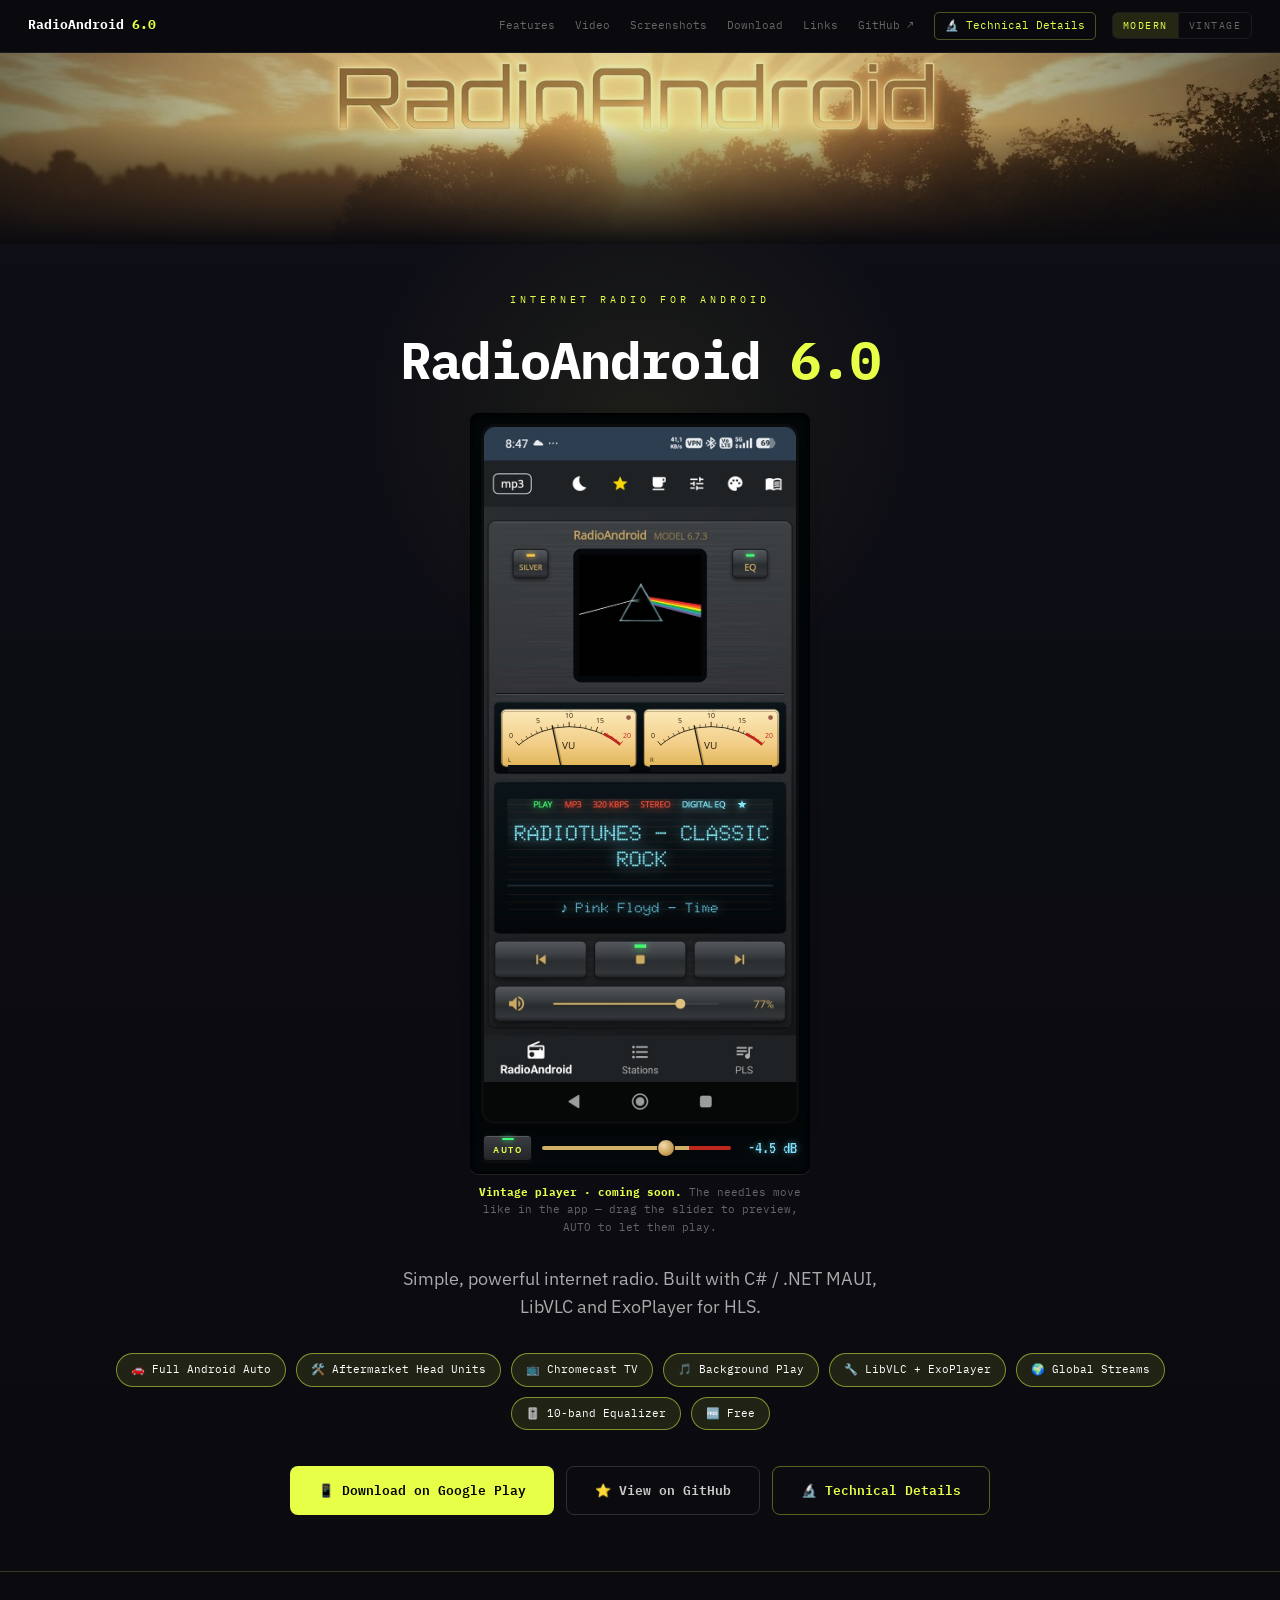
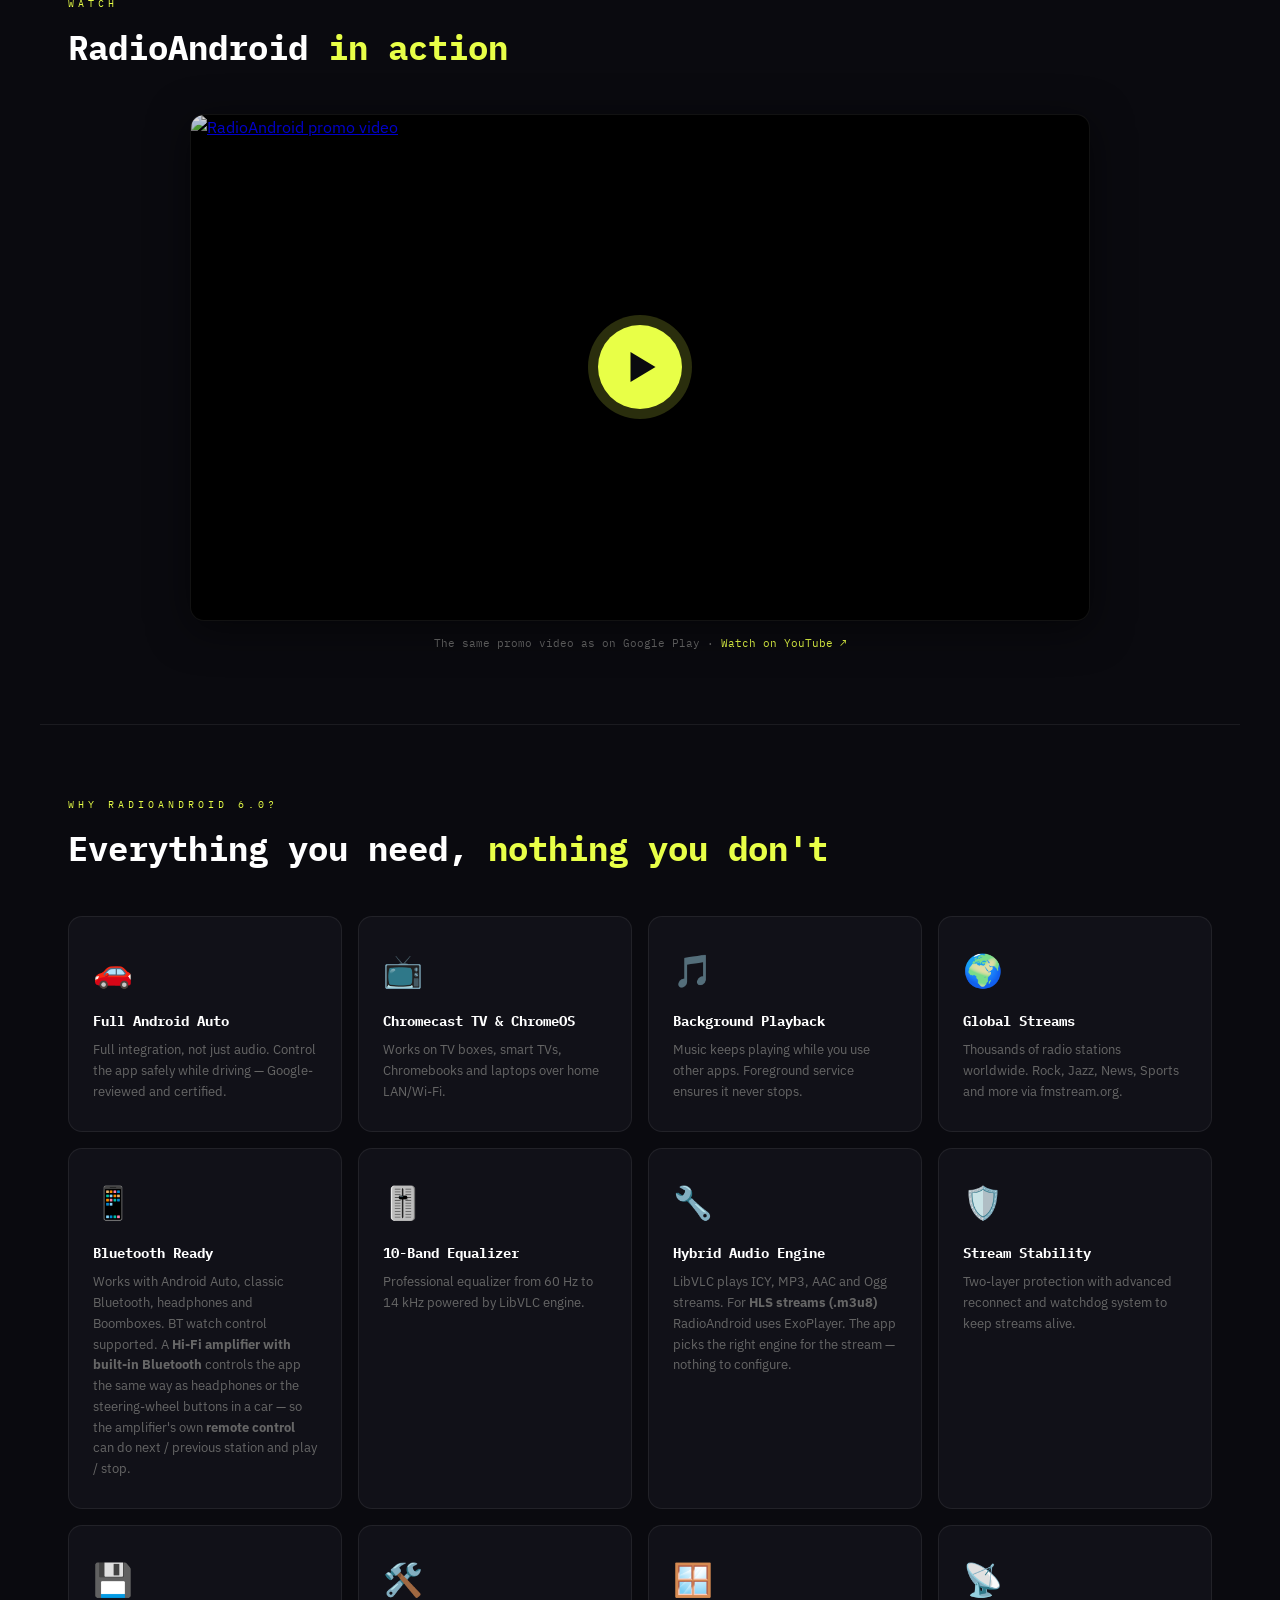
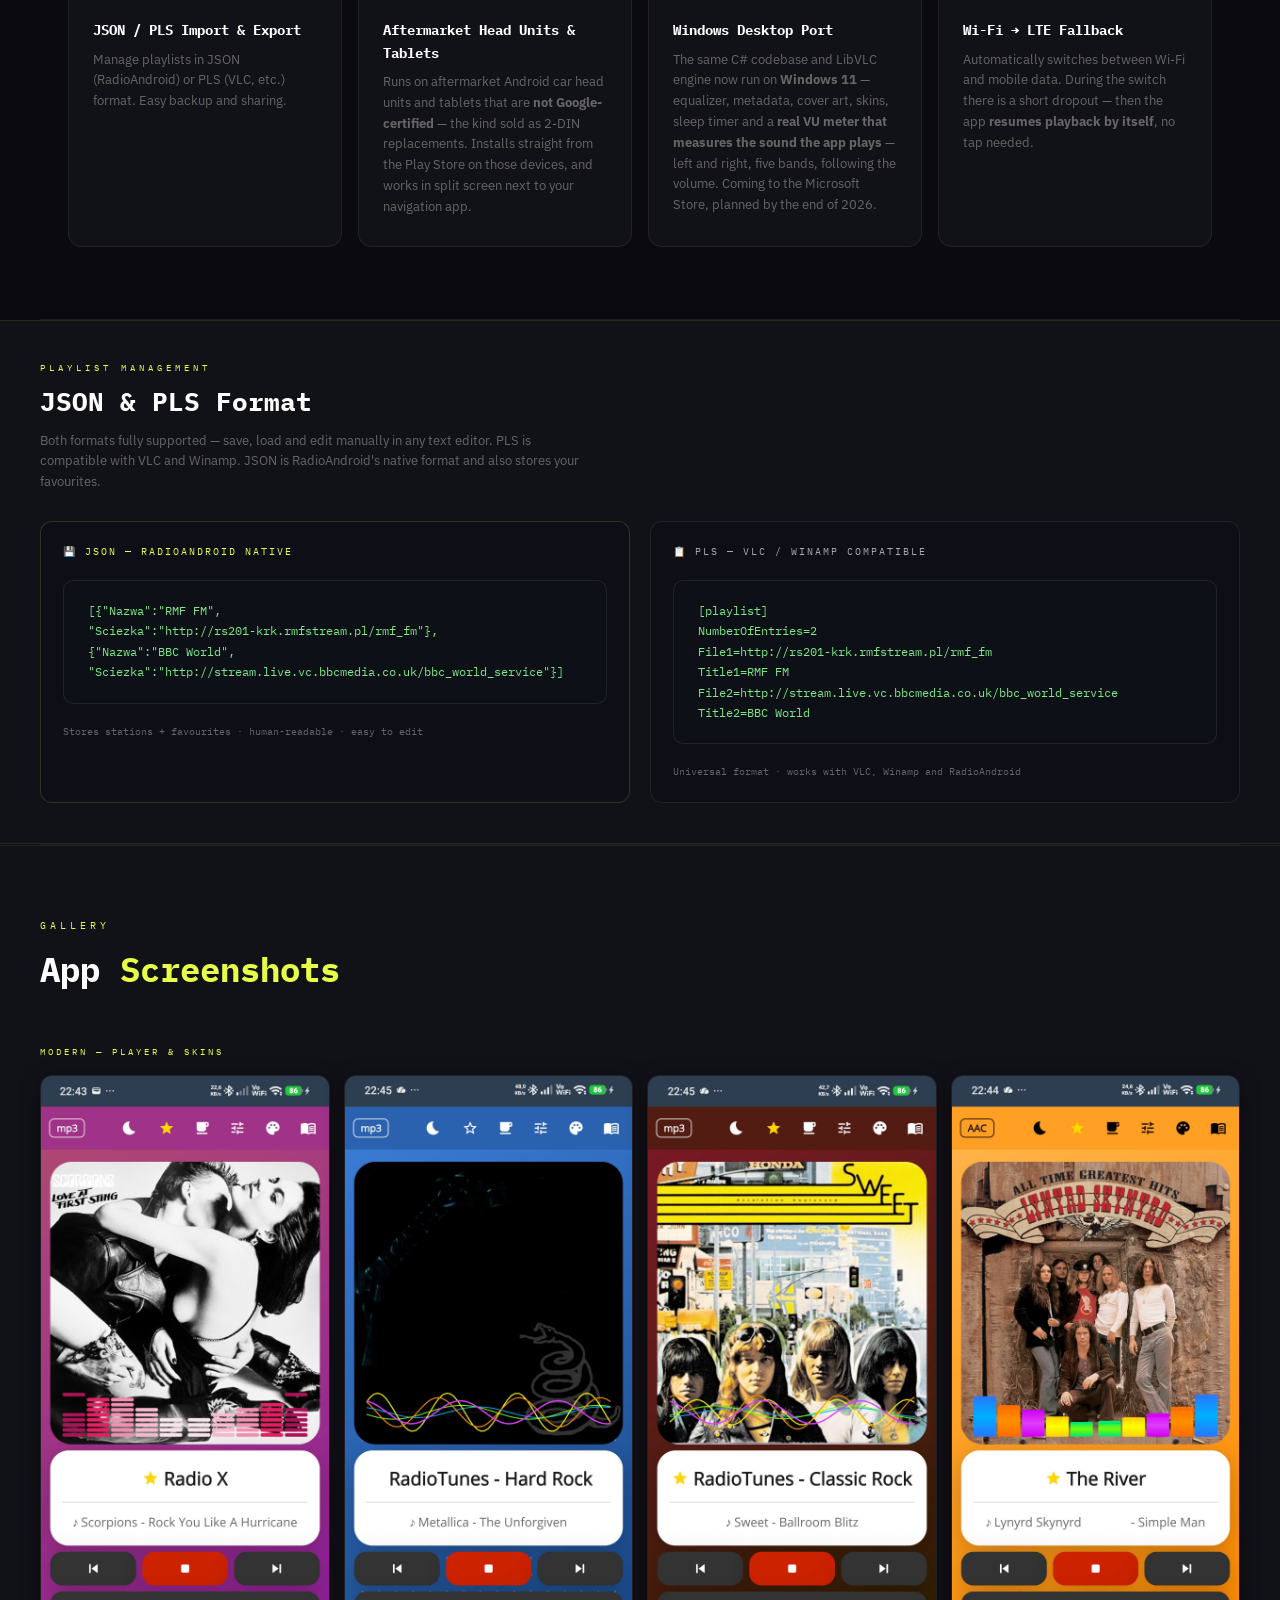
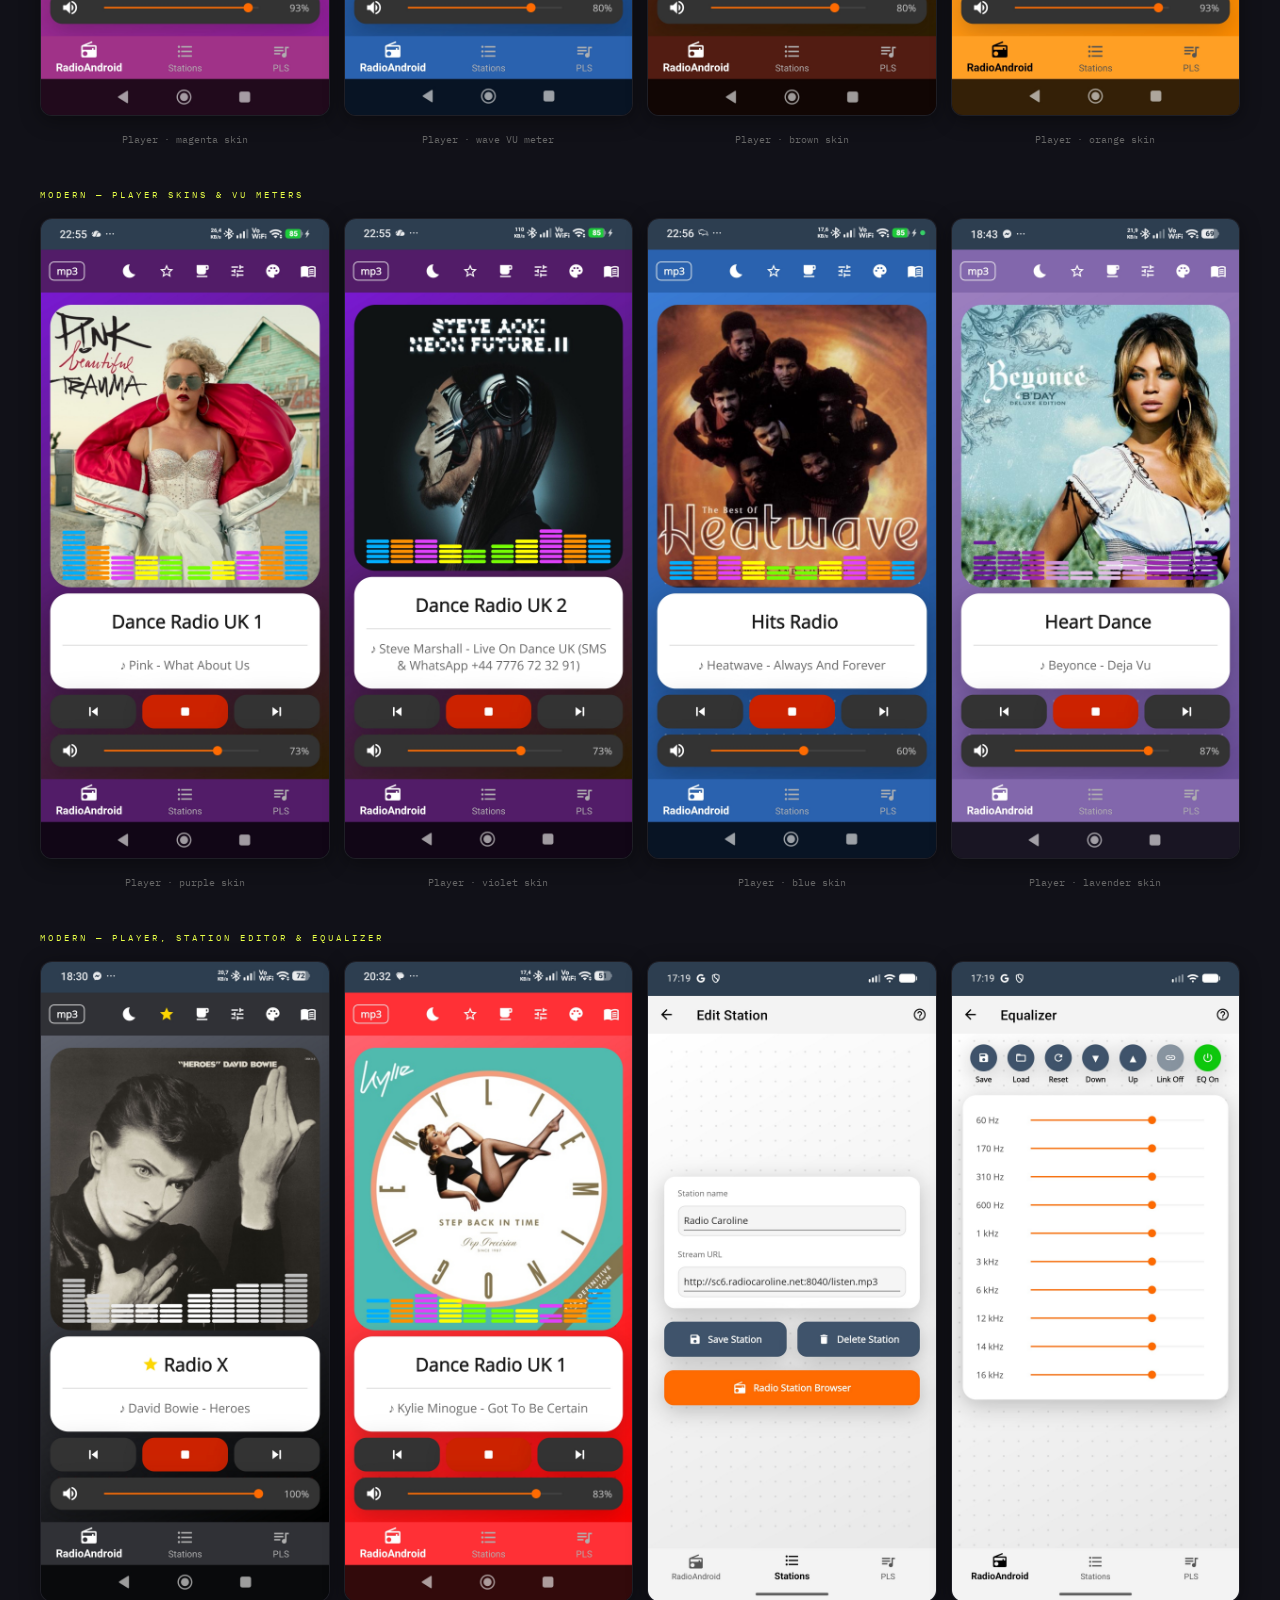
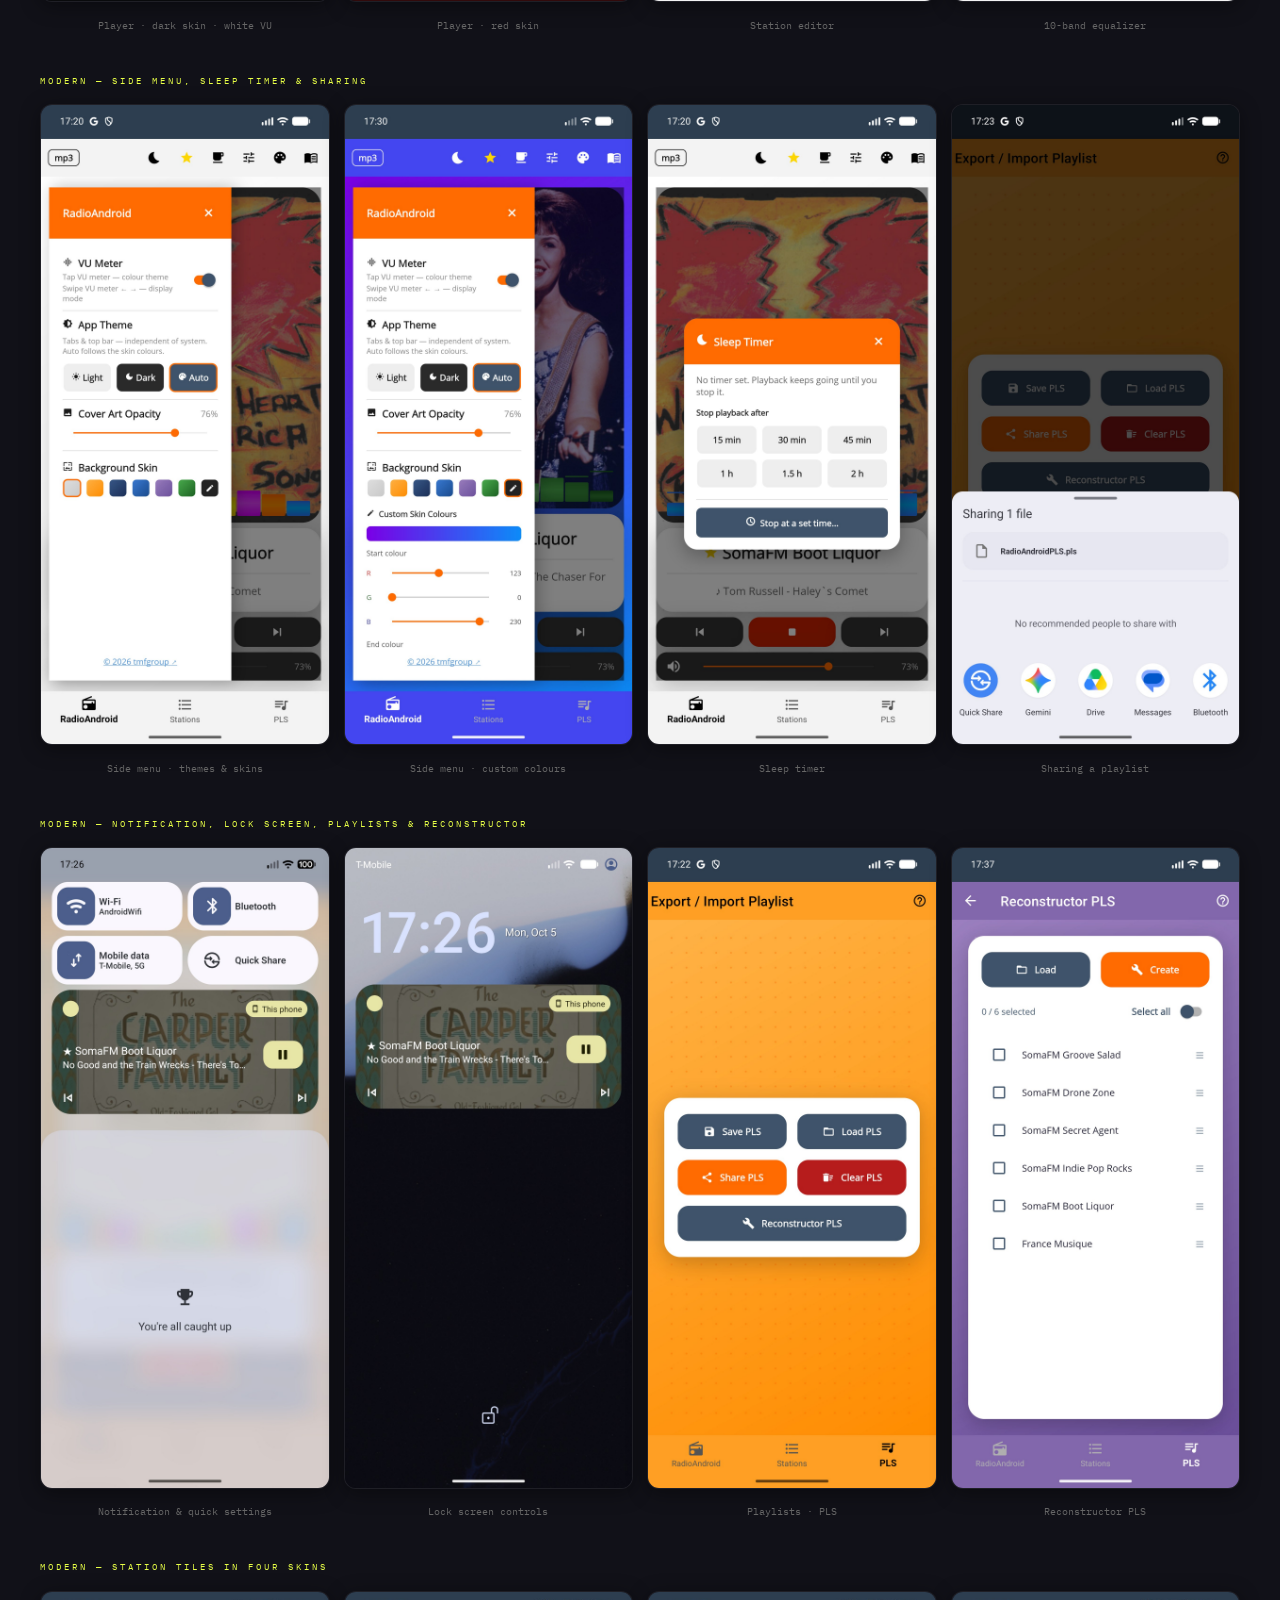
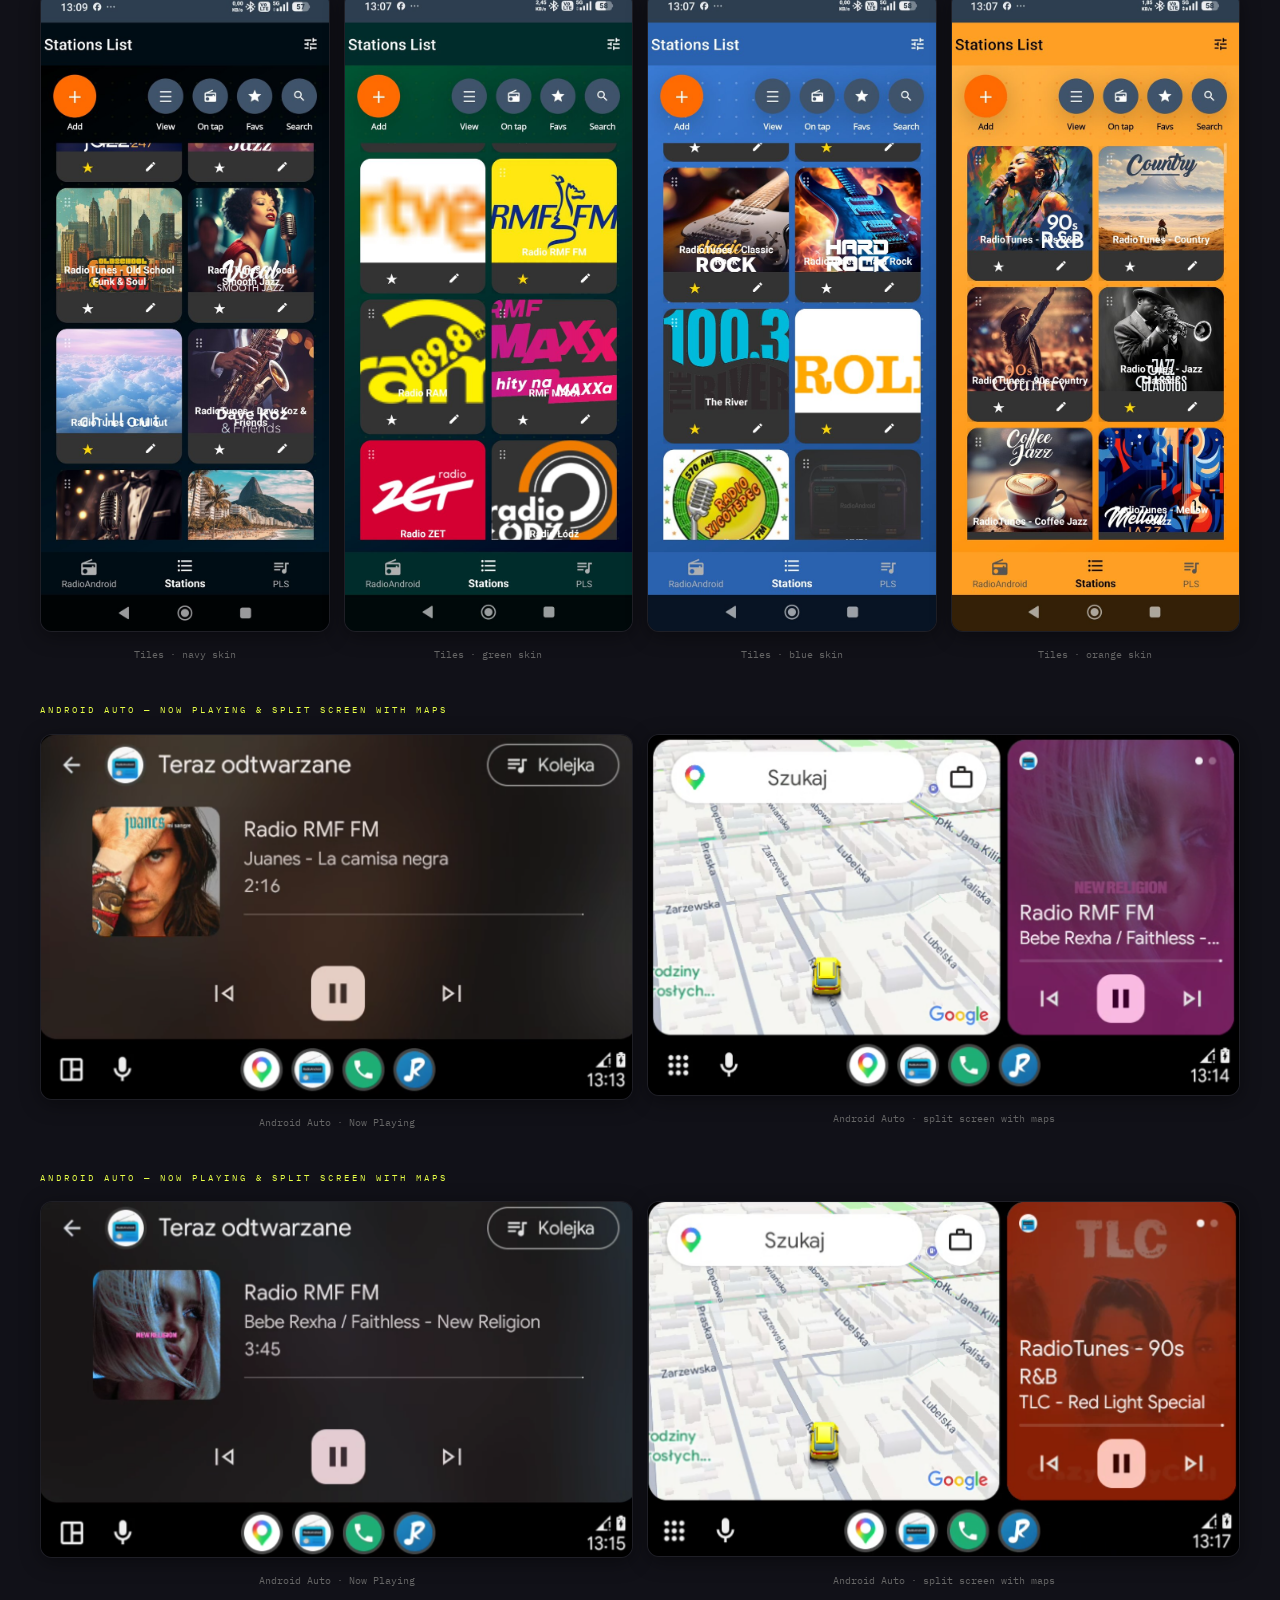
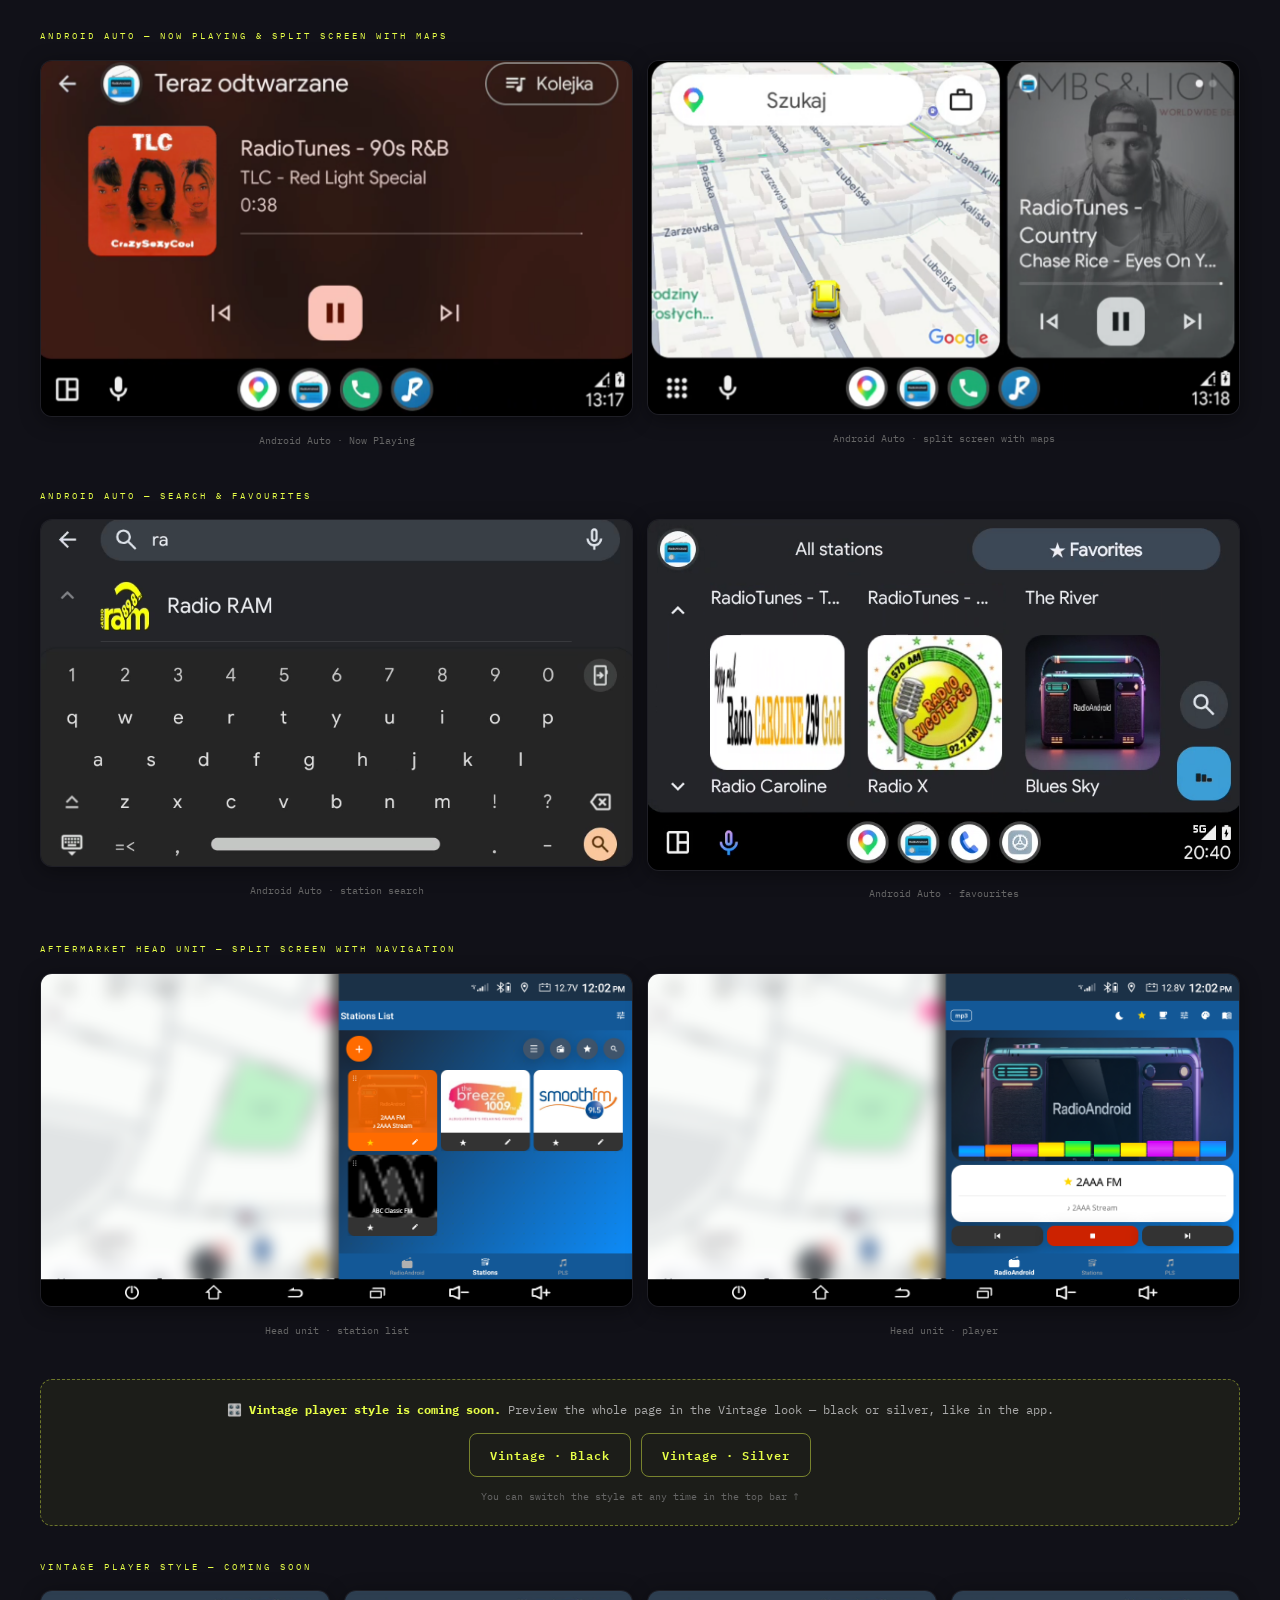
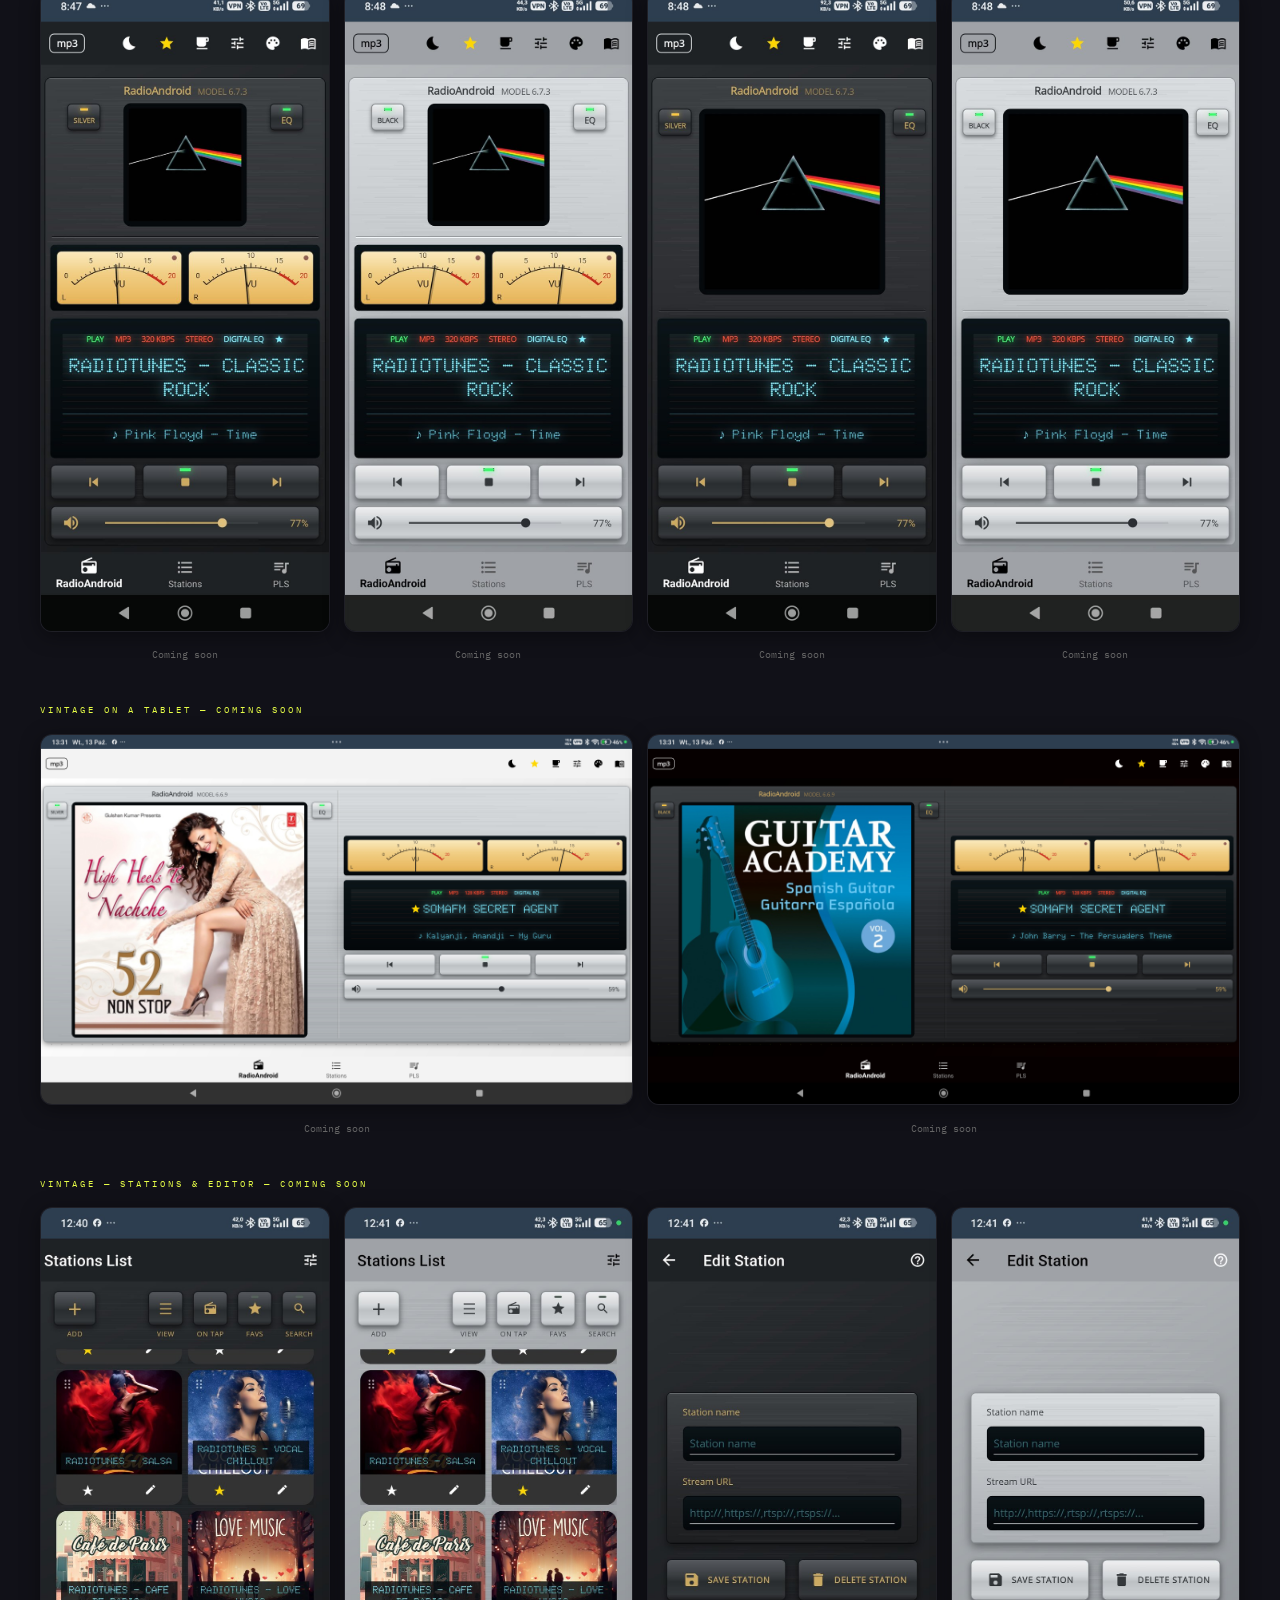
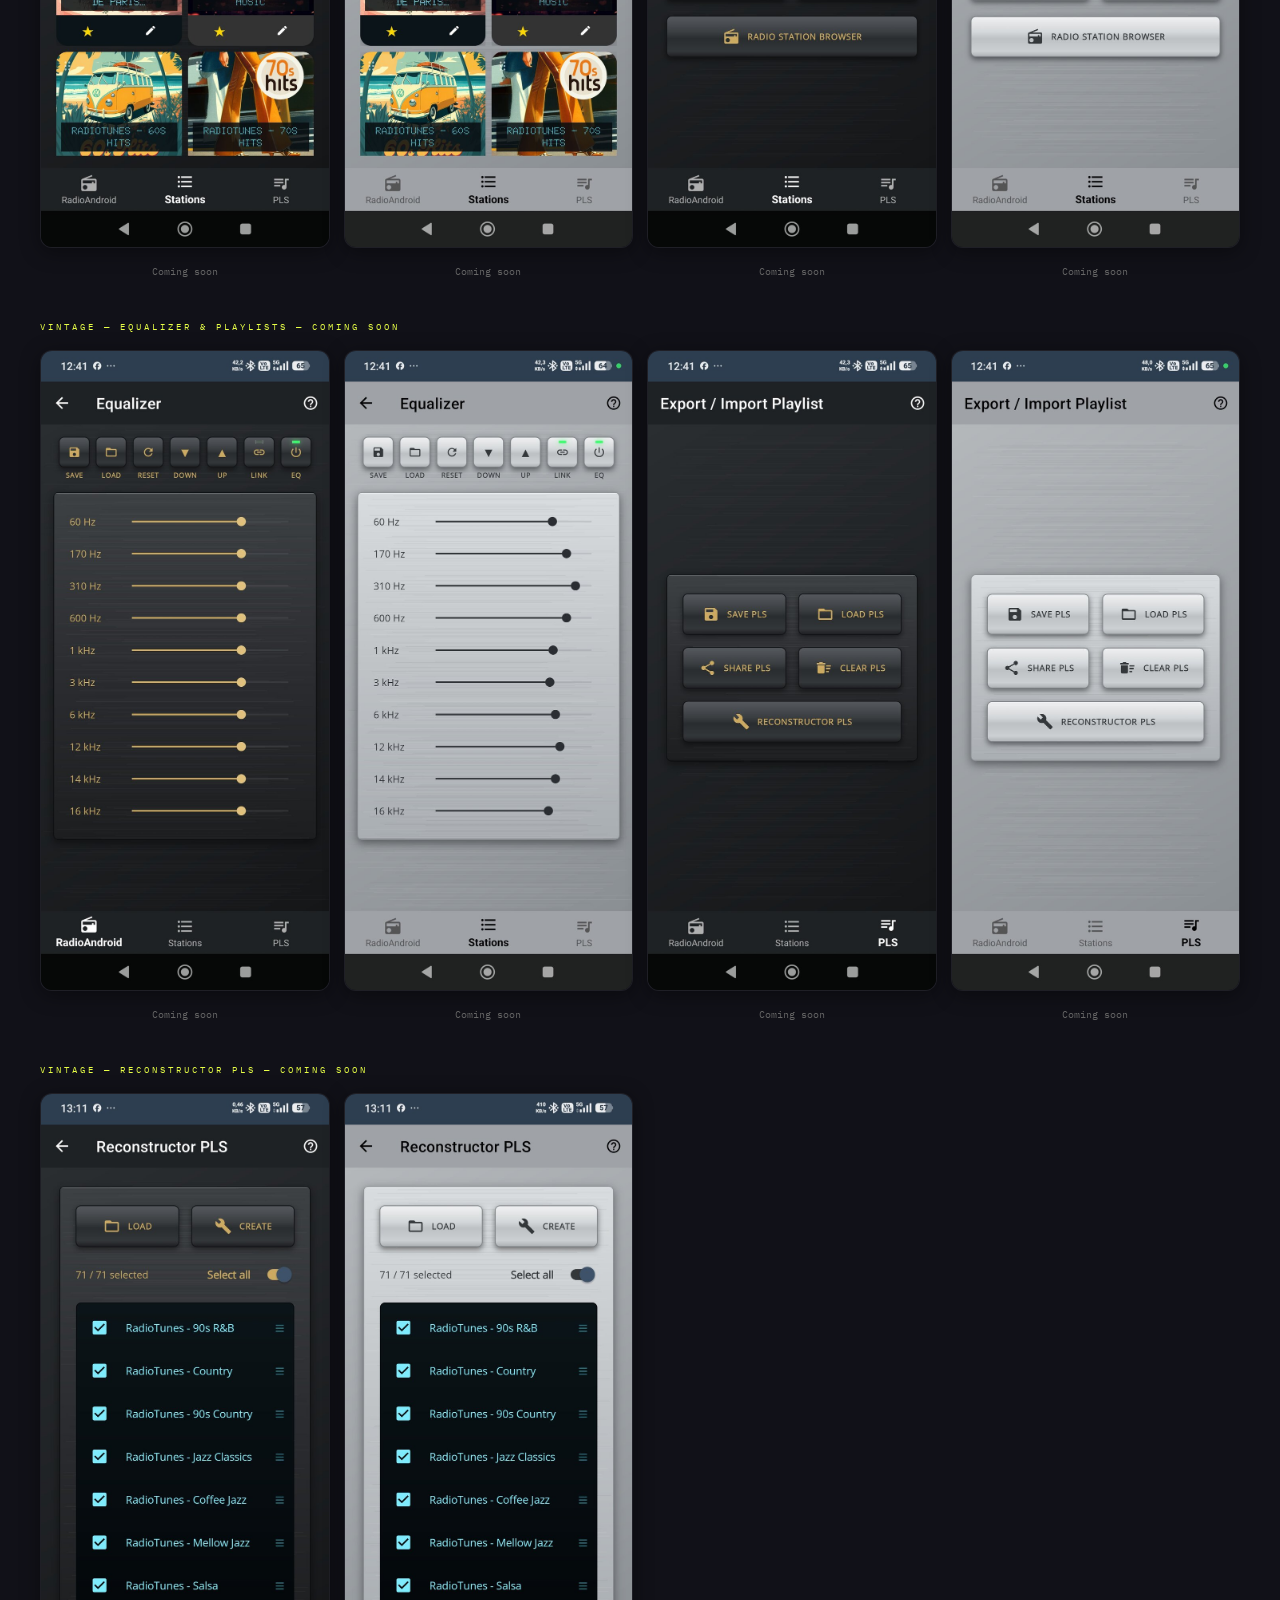
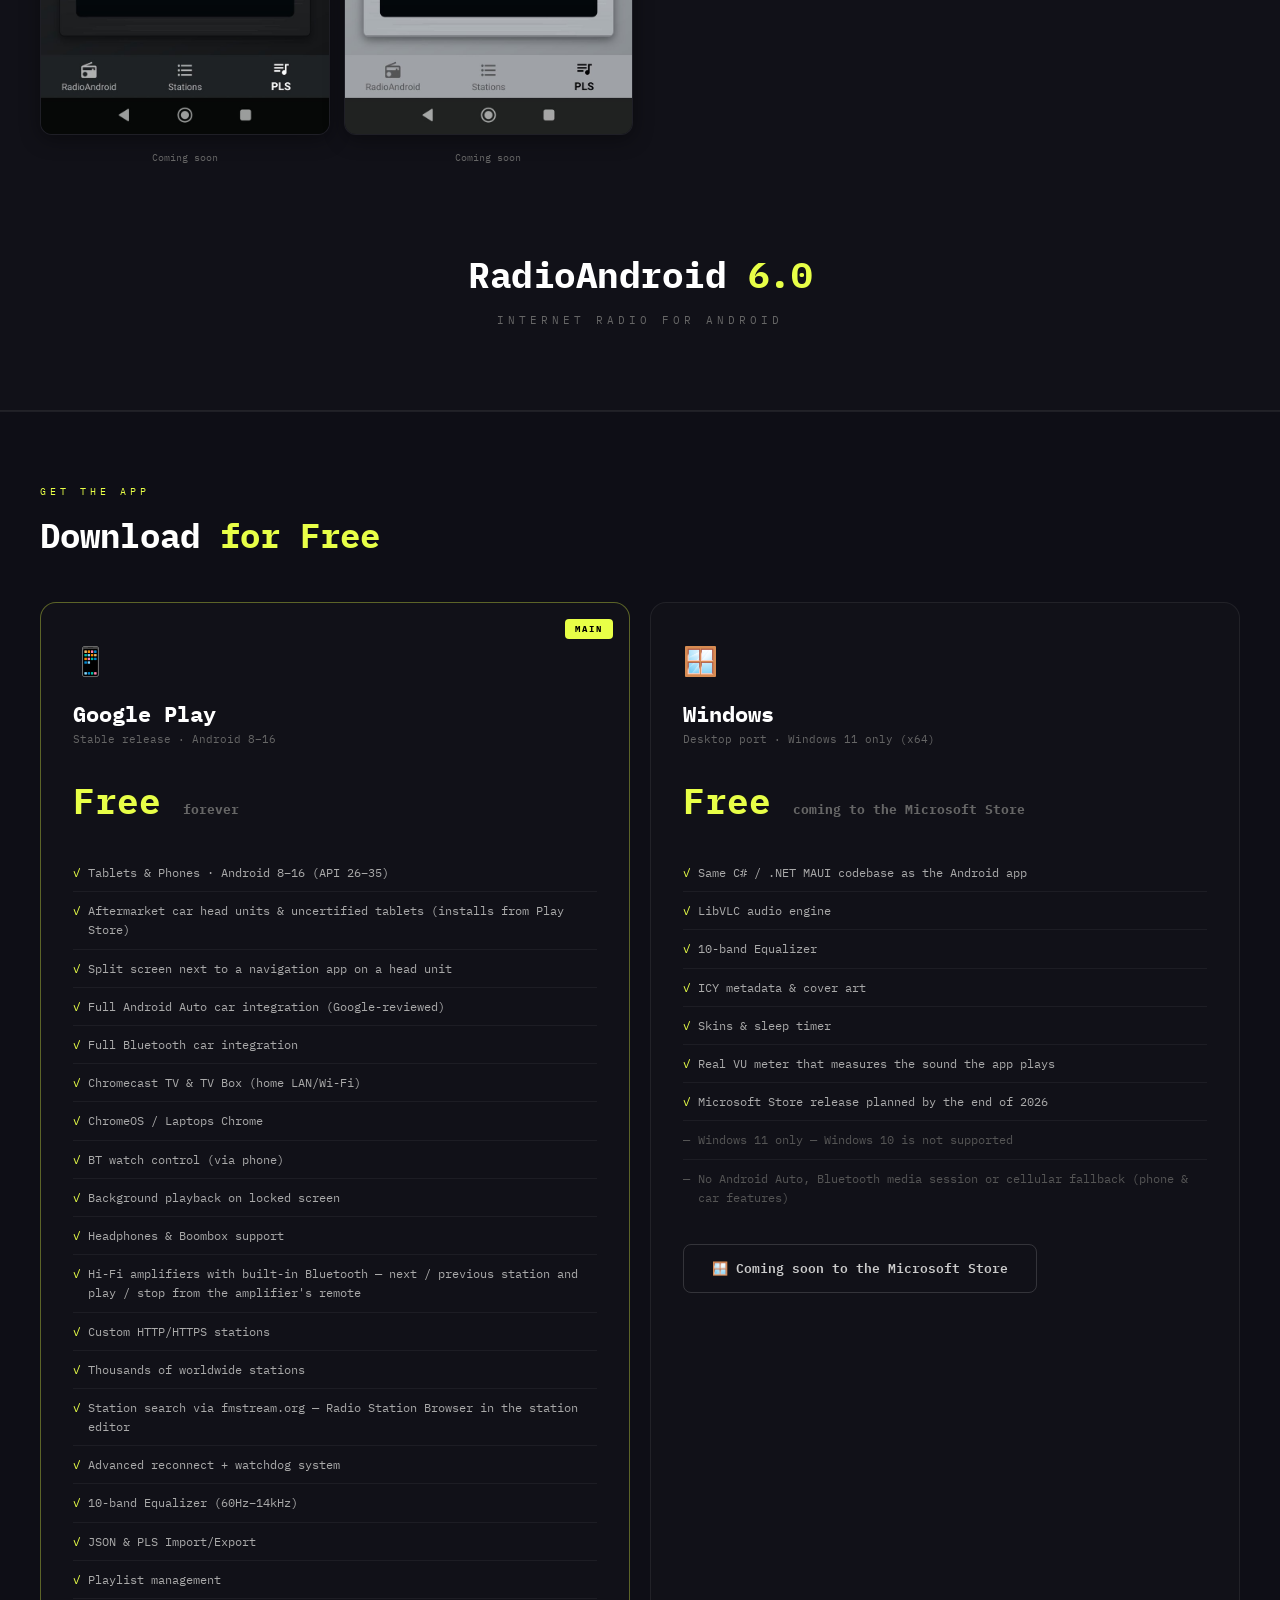
==== commit 298c62b6: "Strona: wersja Windows w Microsoft Store zamiast GitHuba - index.html i details.html: "coming soon o" ====
--- a/index.html
+++ b/index.html
@@ -418,7 +418,7 @@
     <div class="feature-card plate">
       <div class="f-icon">🪟</div>
       <h3>Windows Desktop Port</h3>
-      <p>The same C# codebase and LibVLC engine now run on <strong>Windows 11</strong> — equalizer, metadata, cover art, skins, sleep timer and a <strong>real VU meter that measures the sound the app plays</strong> — left and right, five bands, following the volume. Download page and installer coming soon on GitHub.</p>
+      <p>The same C# codebase and LibVLC engine now run on <strong>Windows 11</strong> — equalizer, metadata, cover art, skins, sleep timer and a <strong>real VU meter that measures the sound the app plays</strong> — left and right, five bands, following the volume. Coming to the Microsoft Store, planned by the end of 2026.</p>
     </div>
     <div class="feature-card plate">
       <div class="f-icon">📡</div>
@@ -679,7 +679,7 @@
         <div class="dc-icon">🪟</div>
         <div class="dc-title">Windows</div>
         <div class="dc-sub">Desktop port · Windows 11 only (x64)</div>
-        <div class="dc-price">Free <span>coming soon on GitHub</span></div>
+        <div class="dc-price">Free <span>coming to the Microsoft Store</span></div>
         <ul class="feature-list">
           <li><span class="check">✓</span> Same C# / .NET MAUI codebase as the Android app</li>
           <li><span class="check">✓</span> LibVLC audio engine</li>
@@ -687,11 +687,11 @@
           <li><span class="check">✓</span> ICY metadata &amp; cover art</li>
           <li><span class="check">✓</span> Skins &amp; sleep timer</li>
           <li><span class="check">✓</span> Real VU meter that measures the sound the app plays</li>
-          <li><span class="check">✓</span> Download page &amp; installer coming soon on GitHub</li>
+          <li><span class="check">✓</span> Microsoft Store release planned by the end of 2026</li>
           <li><span class="dim">—</span> <span style="color:var(--dim)">Windows 11 only — Windows 10 is not supported</span></li>
           <li><span class="dim">—</span> <span style="color:var(--dim)">No Android Auto, Bluetooth media session or cellular fallback (phone &amp; car features)</span></li>
         </ul>
-        <span class="btn btn-ghost key" style="cursor:default;">🪟 Coming soon on GitHub</span>
+        <span class="btn btn-ghost key" style="cursor:default;">🪟 Coming soon to the Microsoft Store</span>
       </div>
 
     
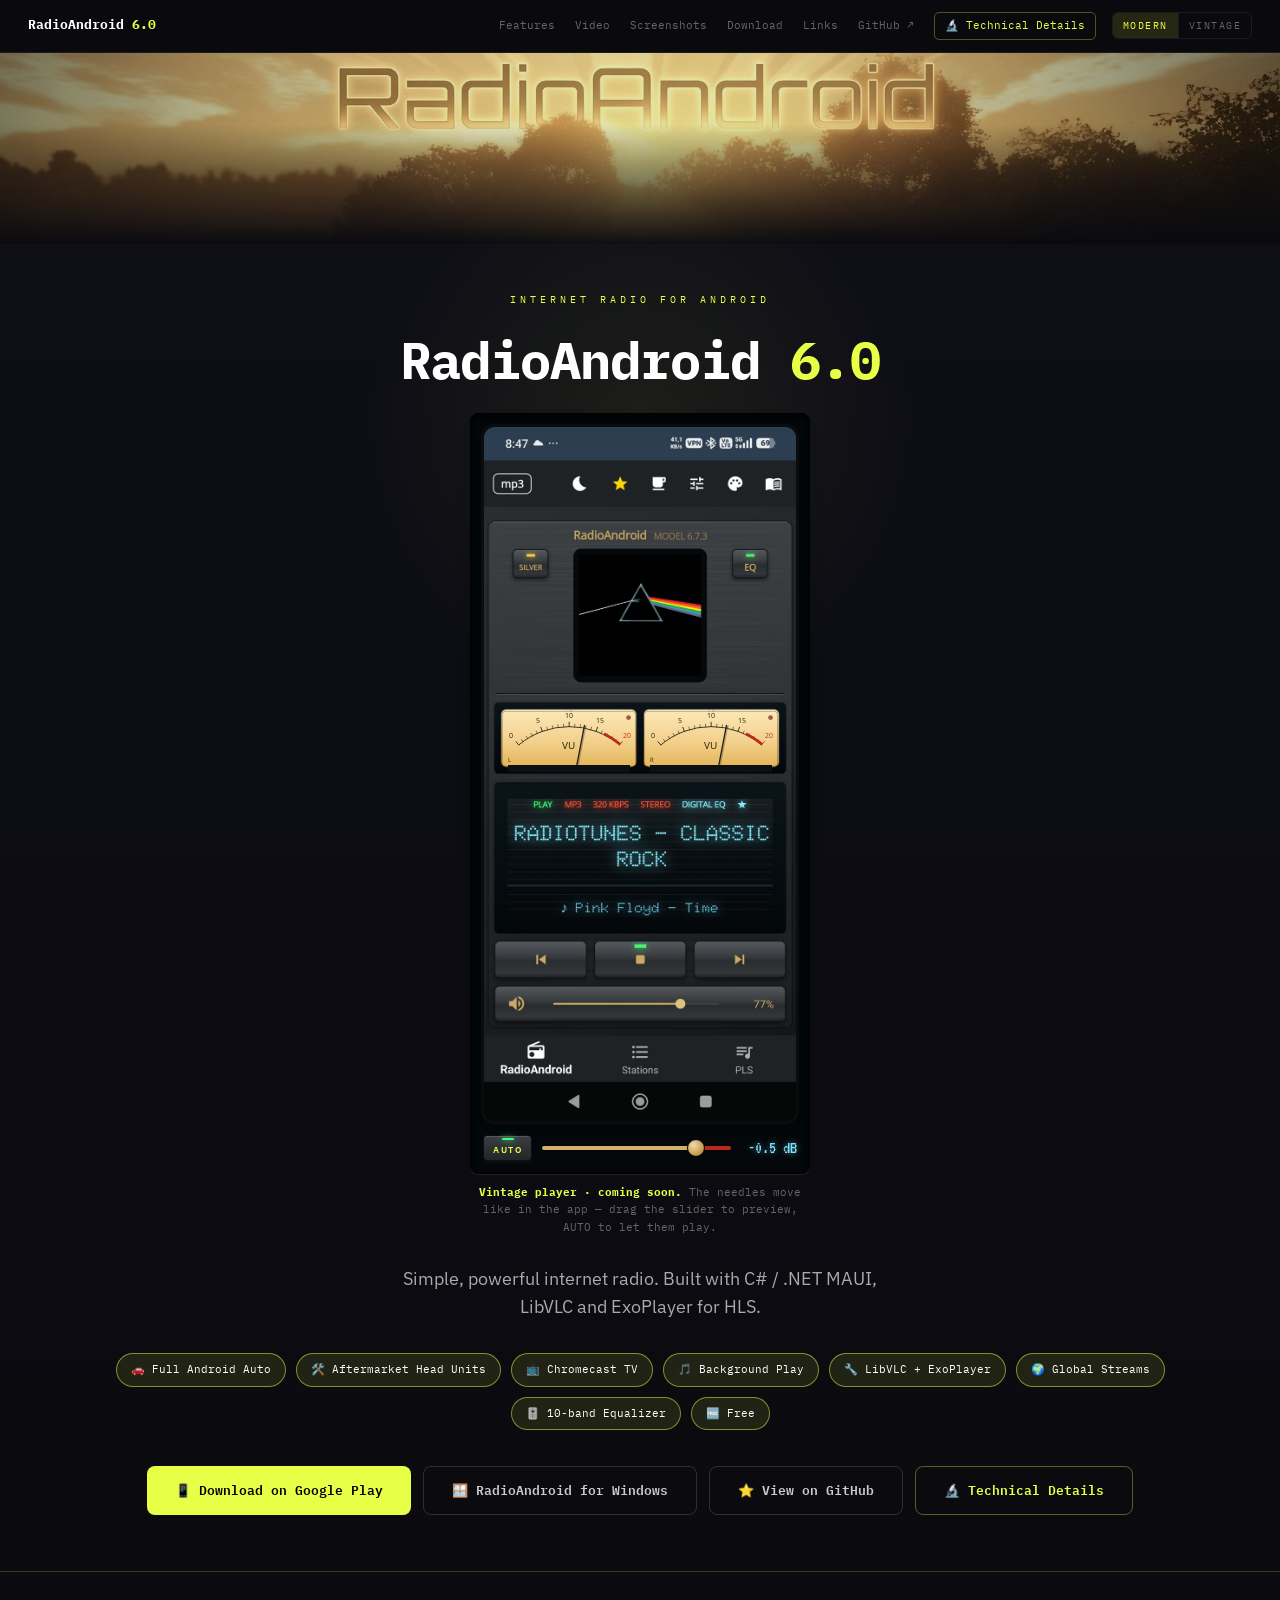
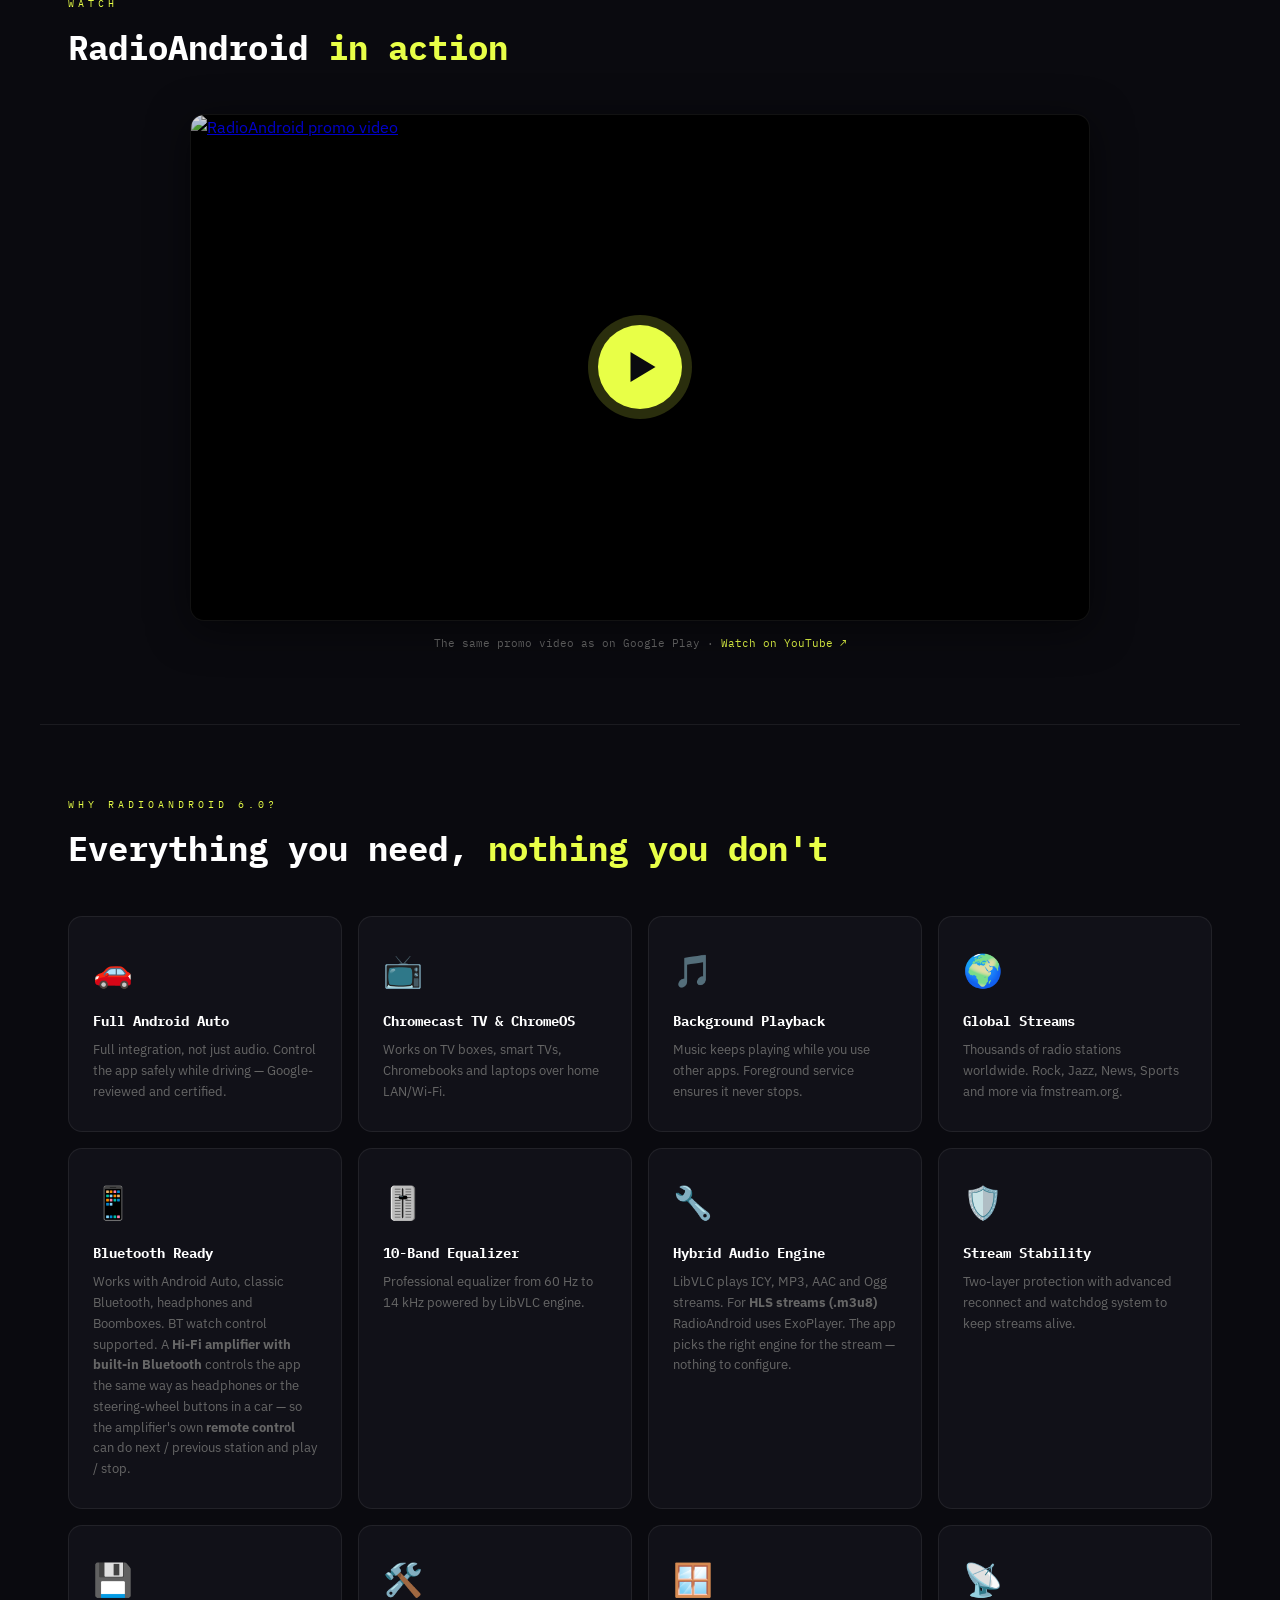
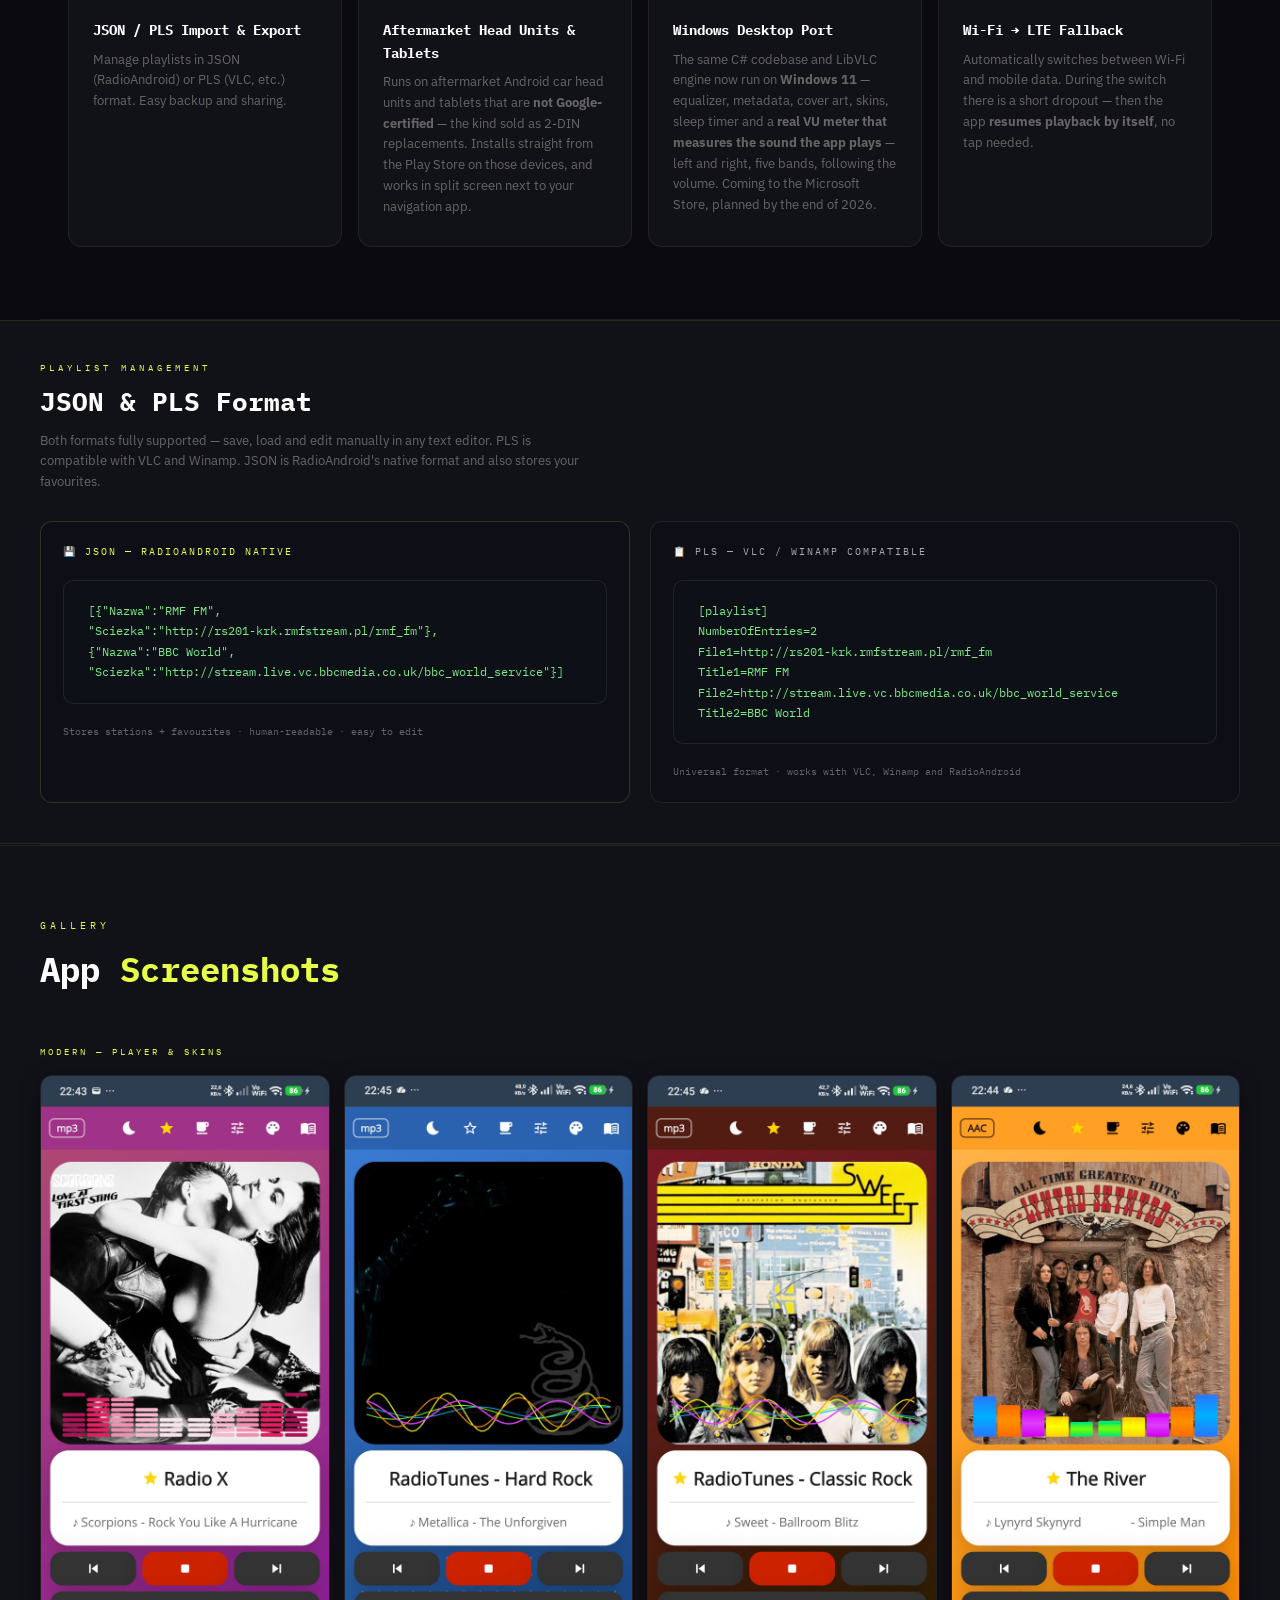
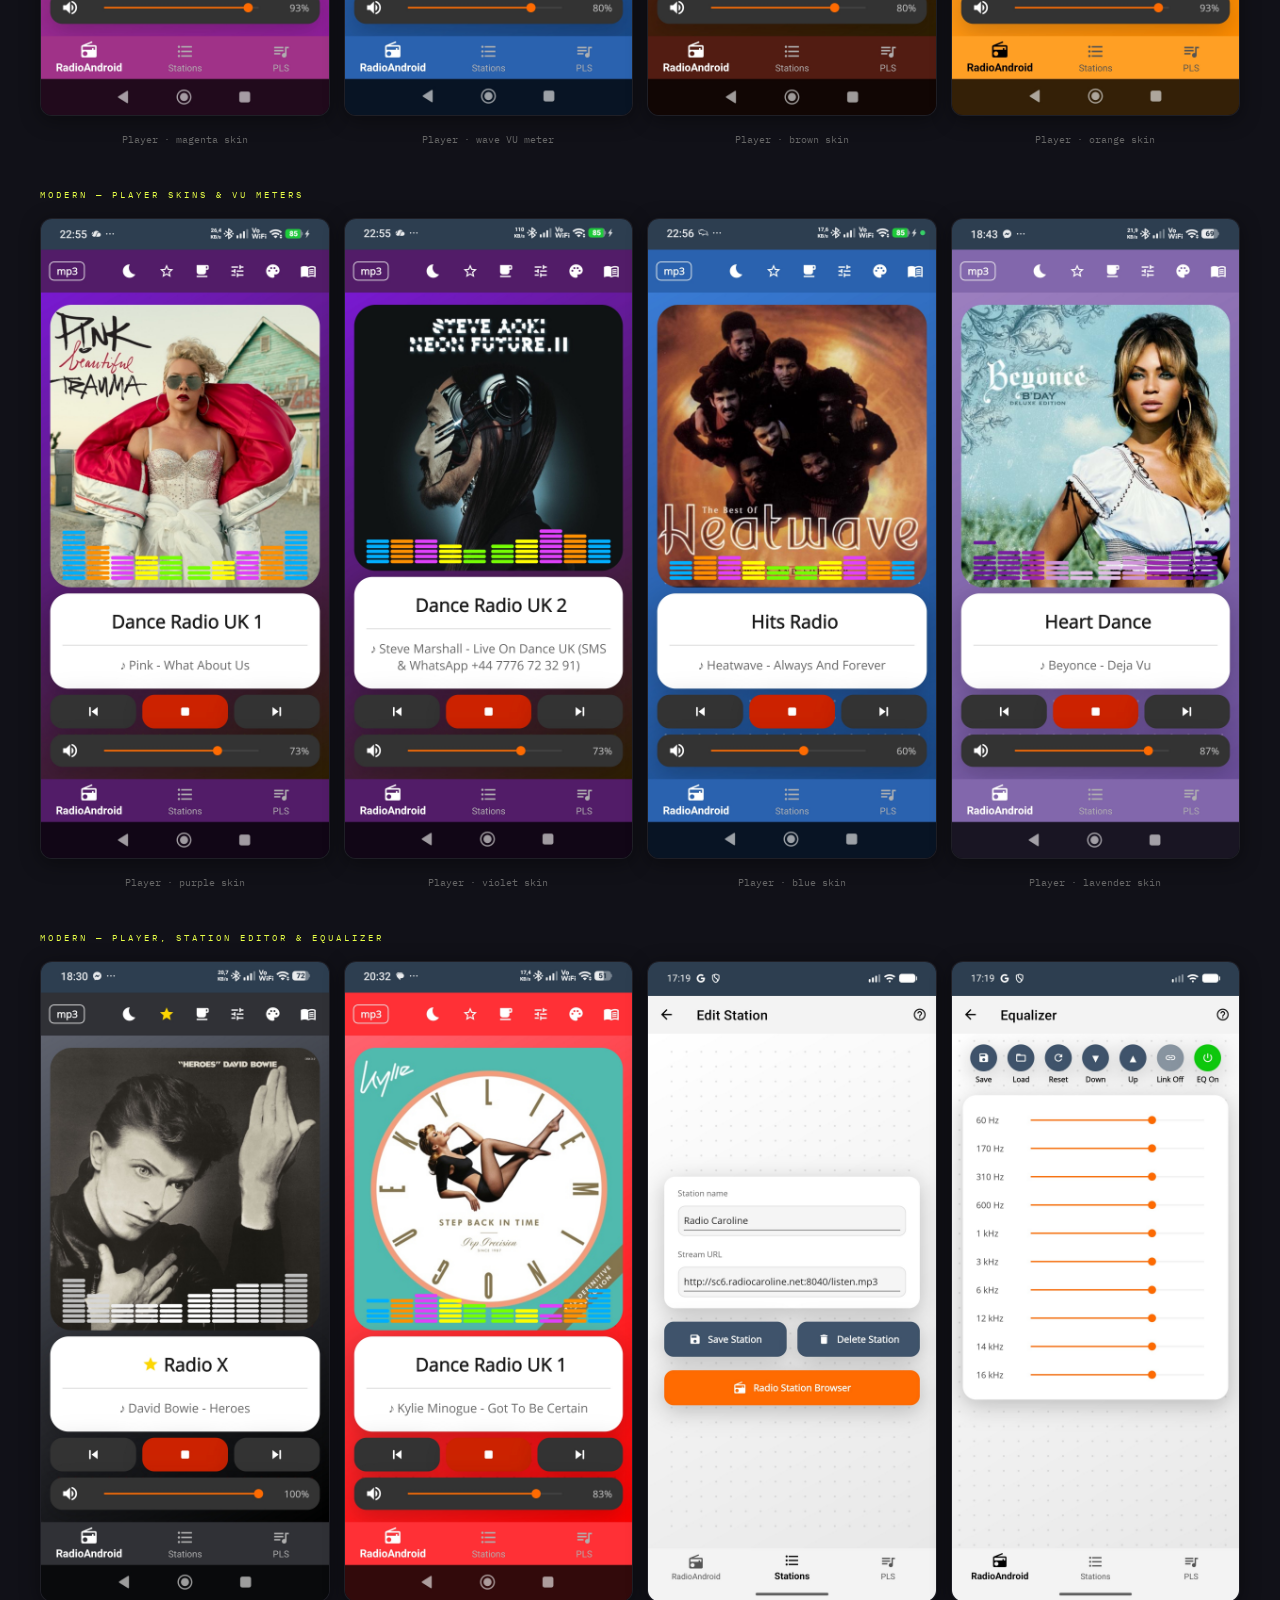
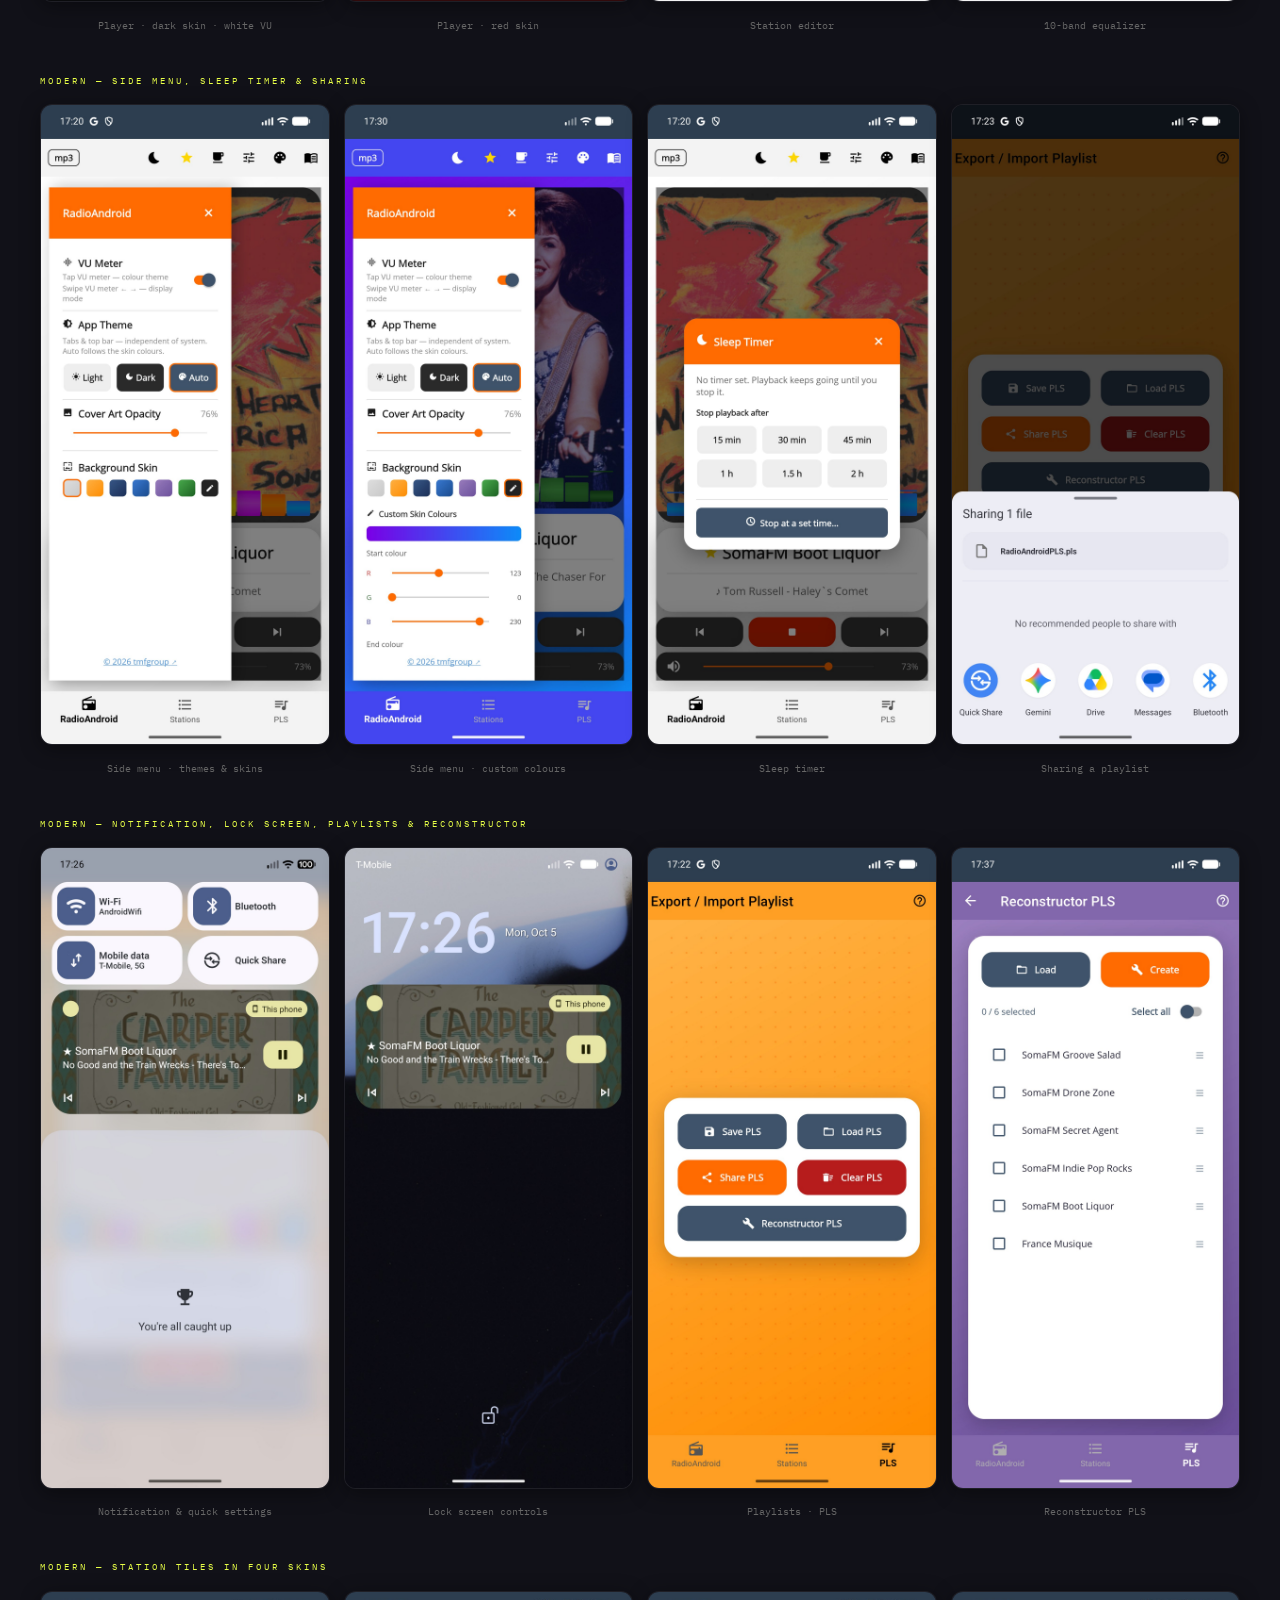
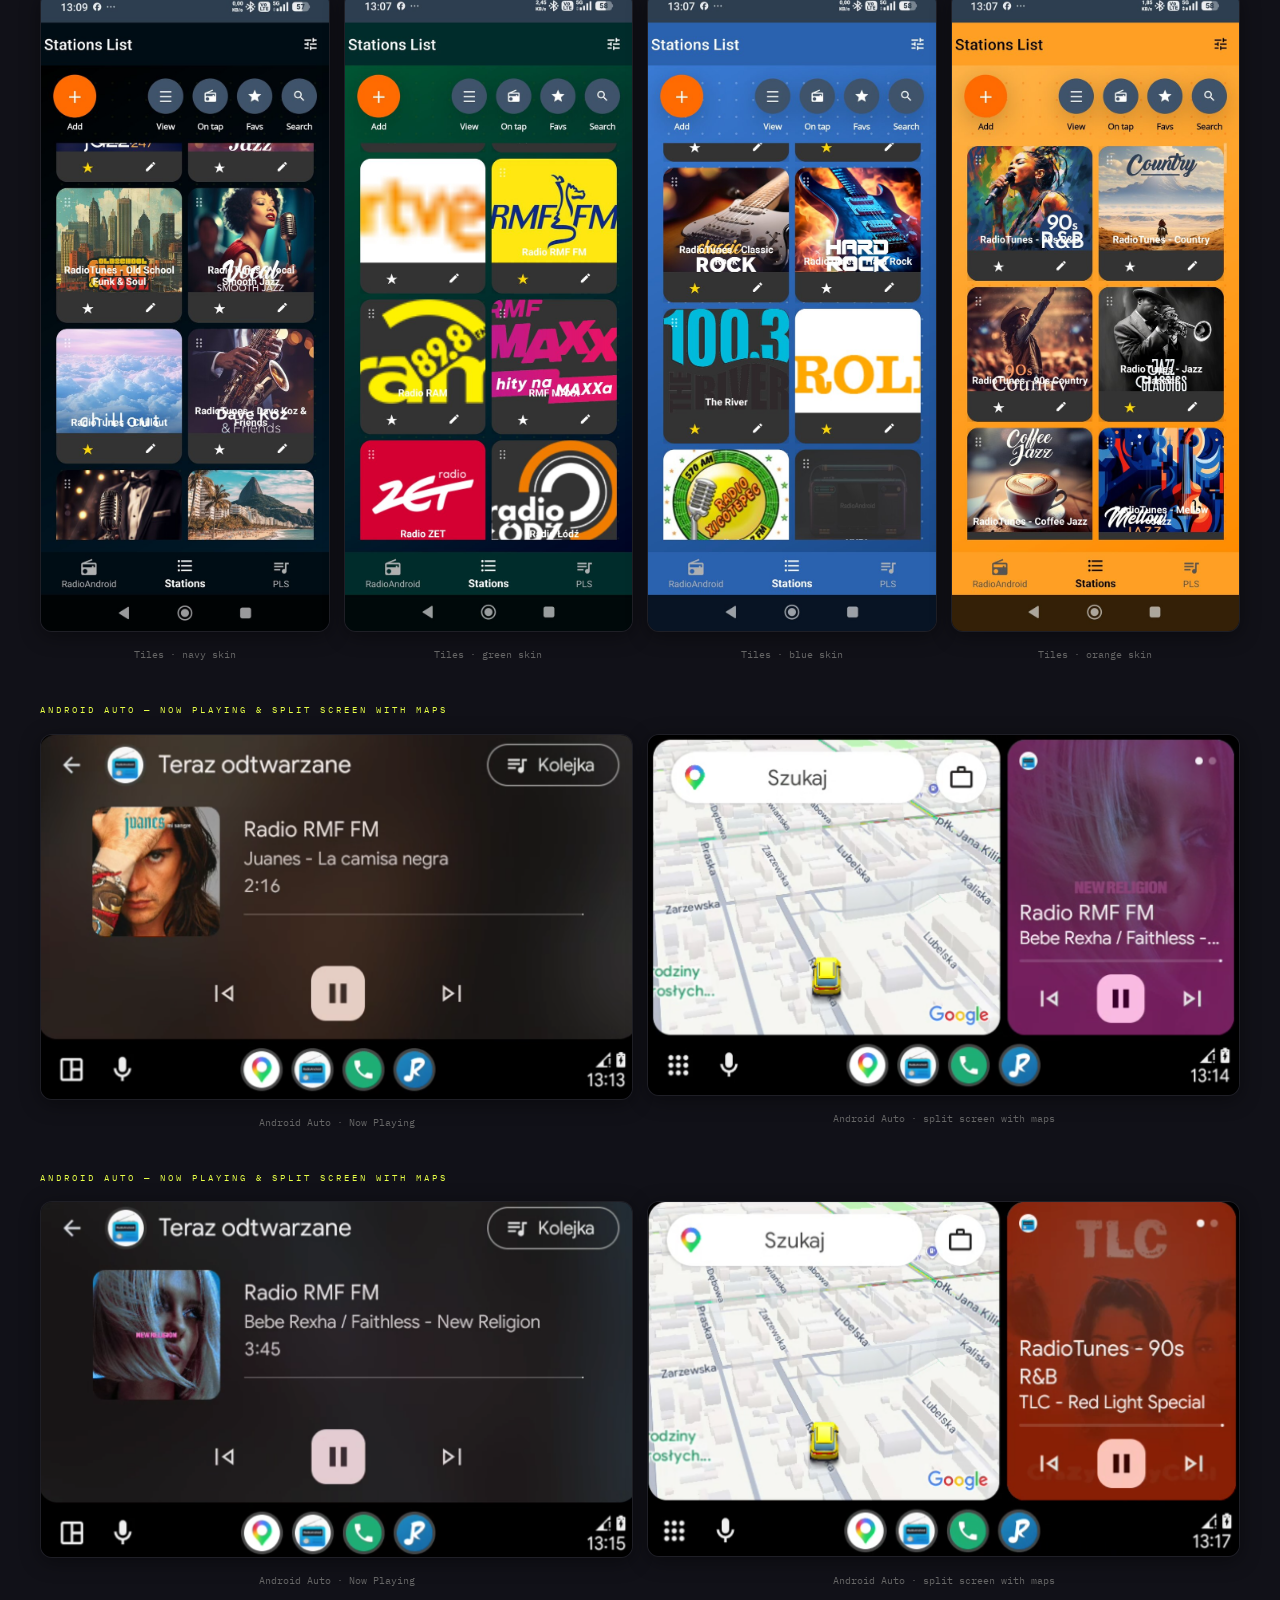
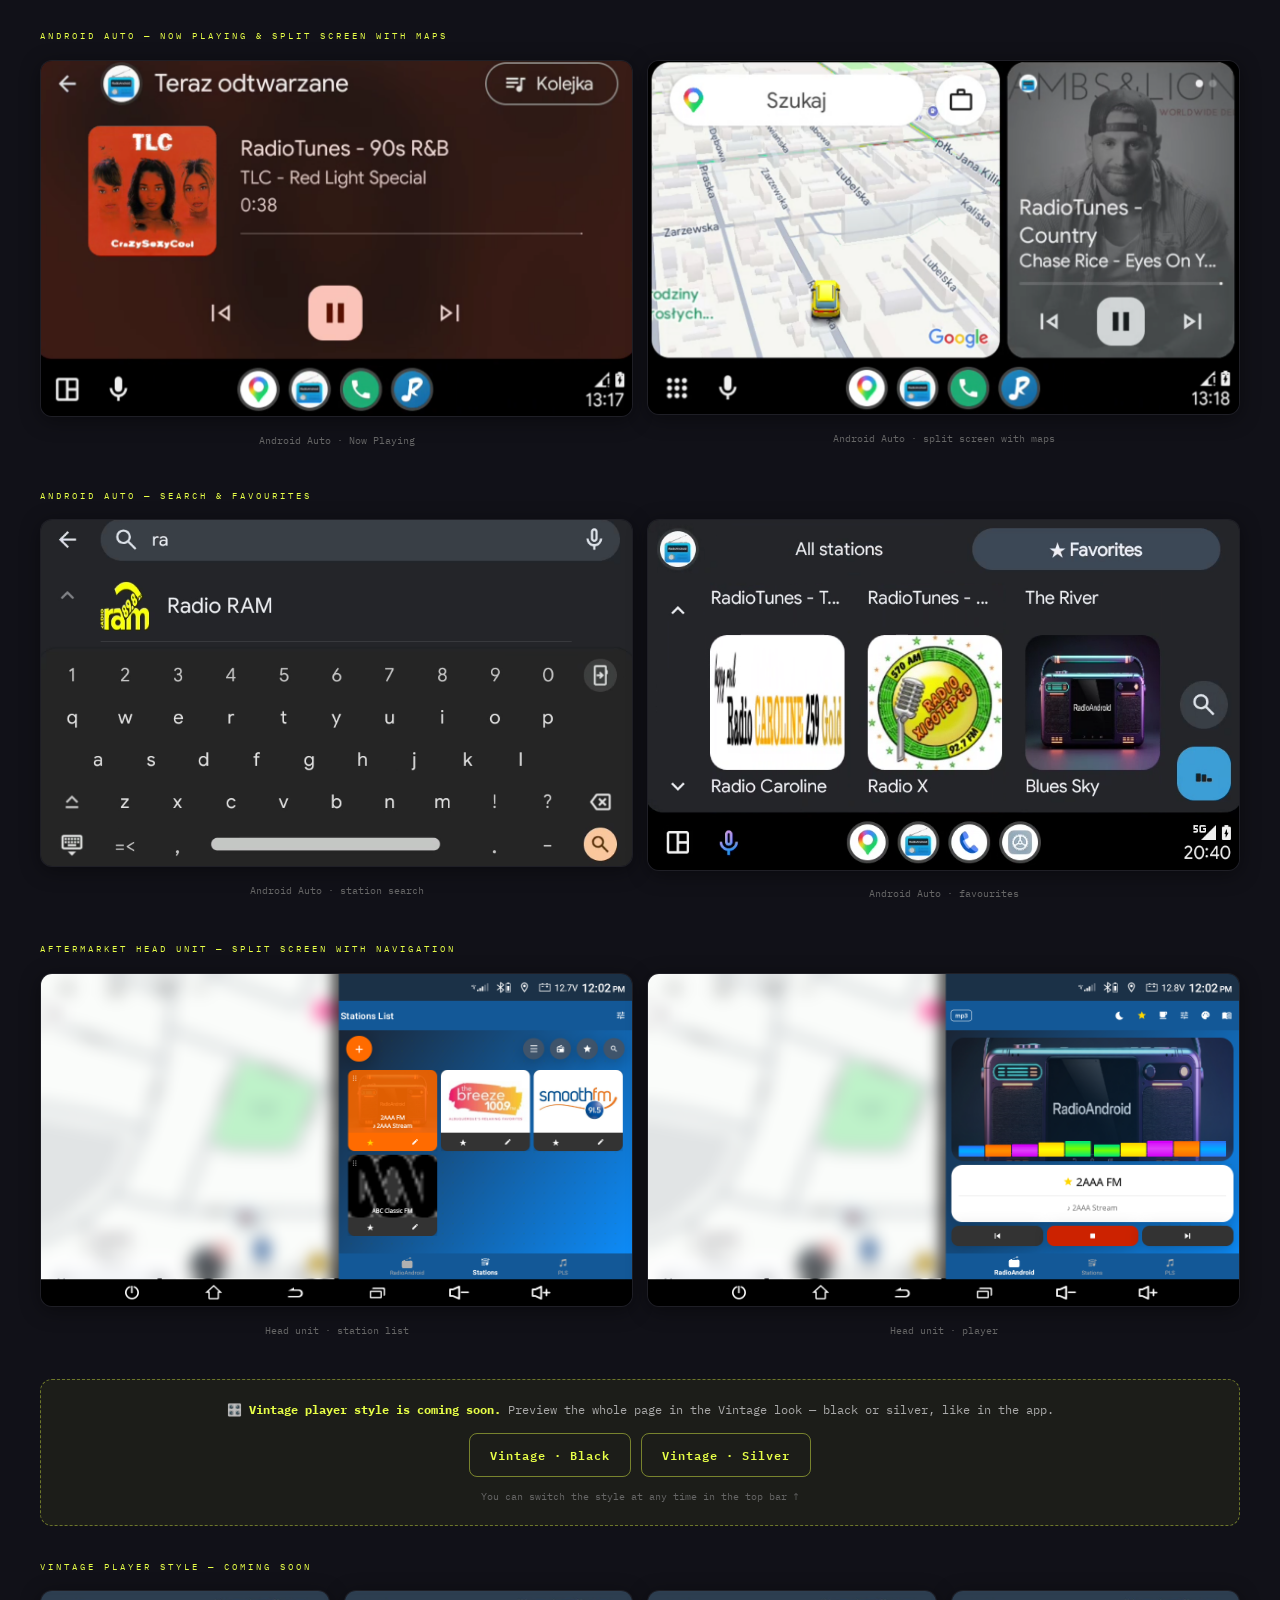
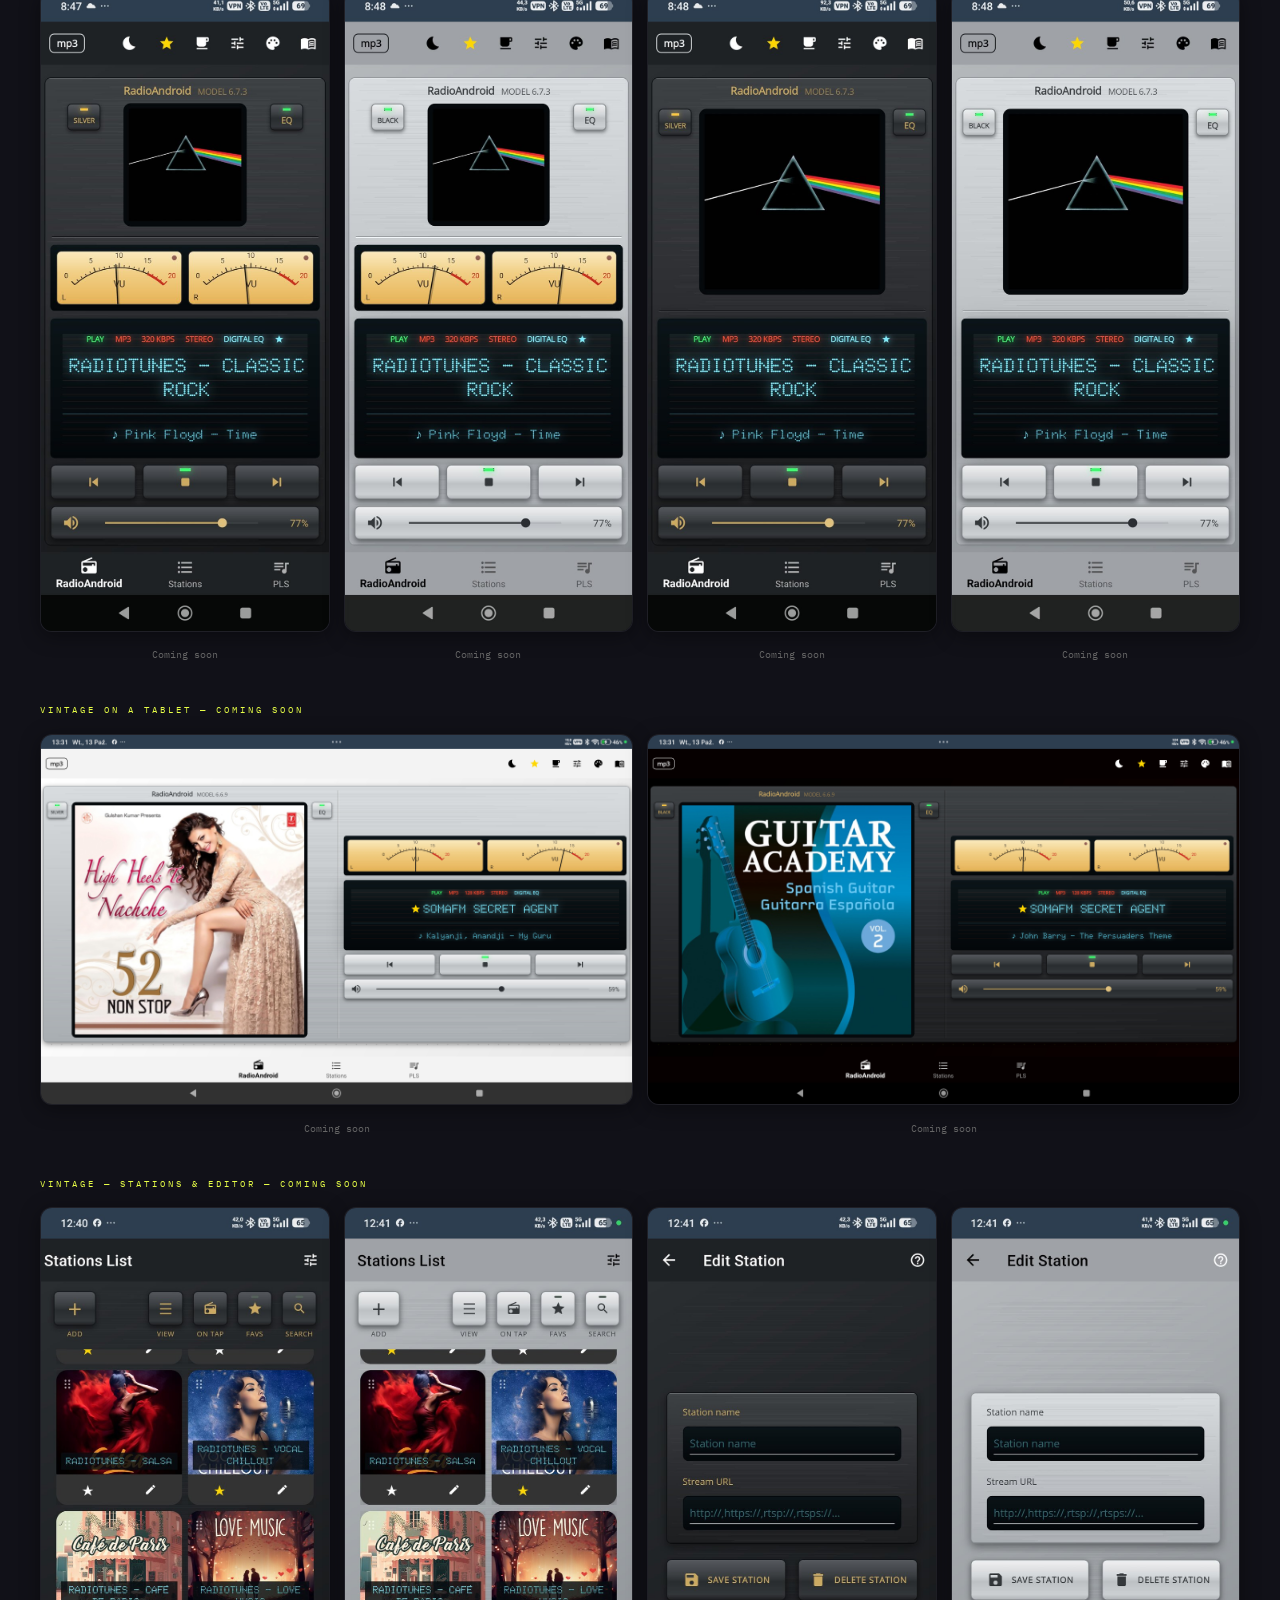
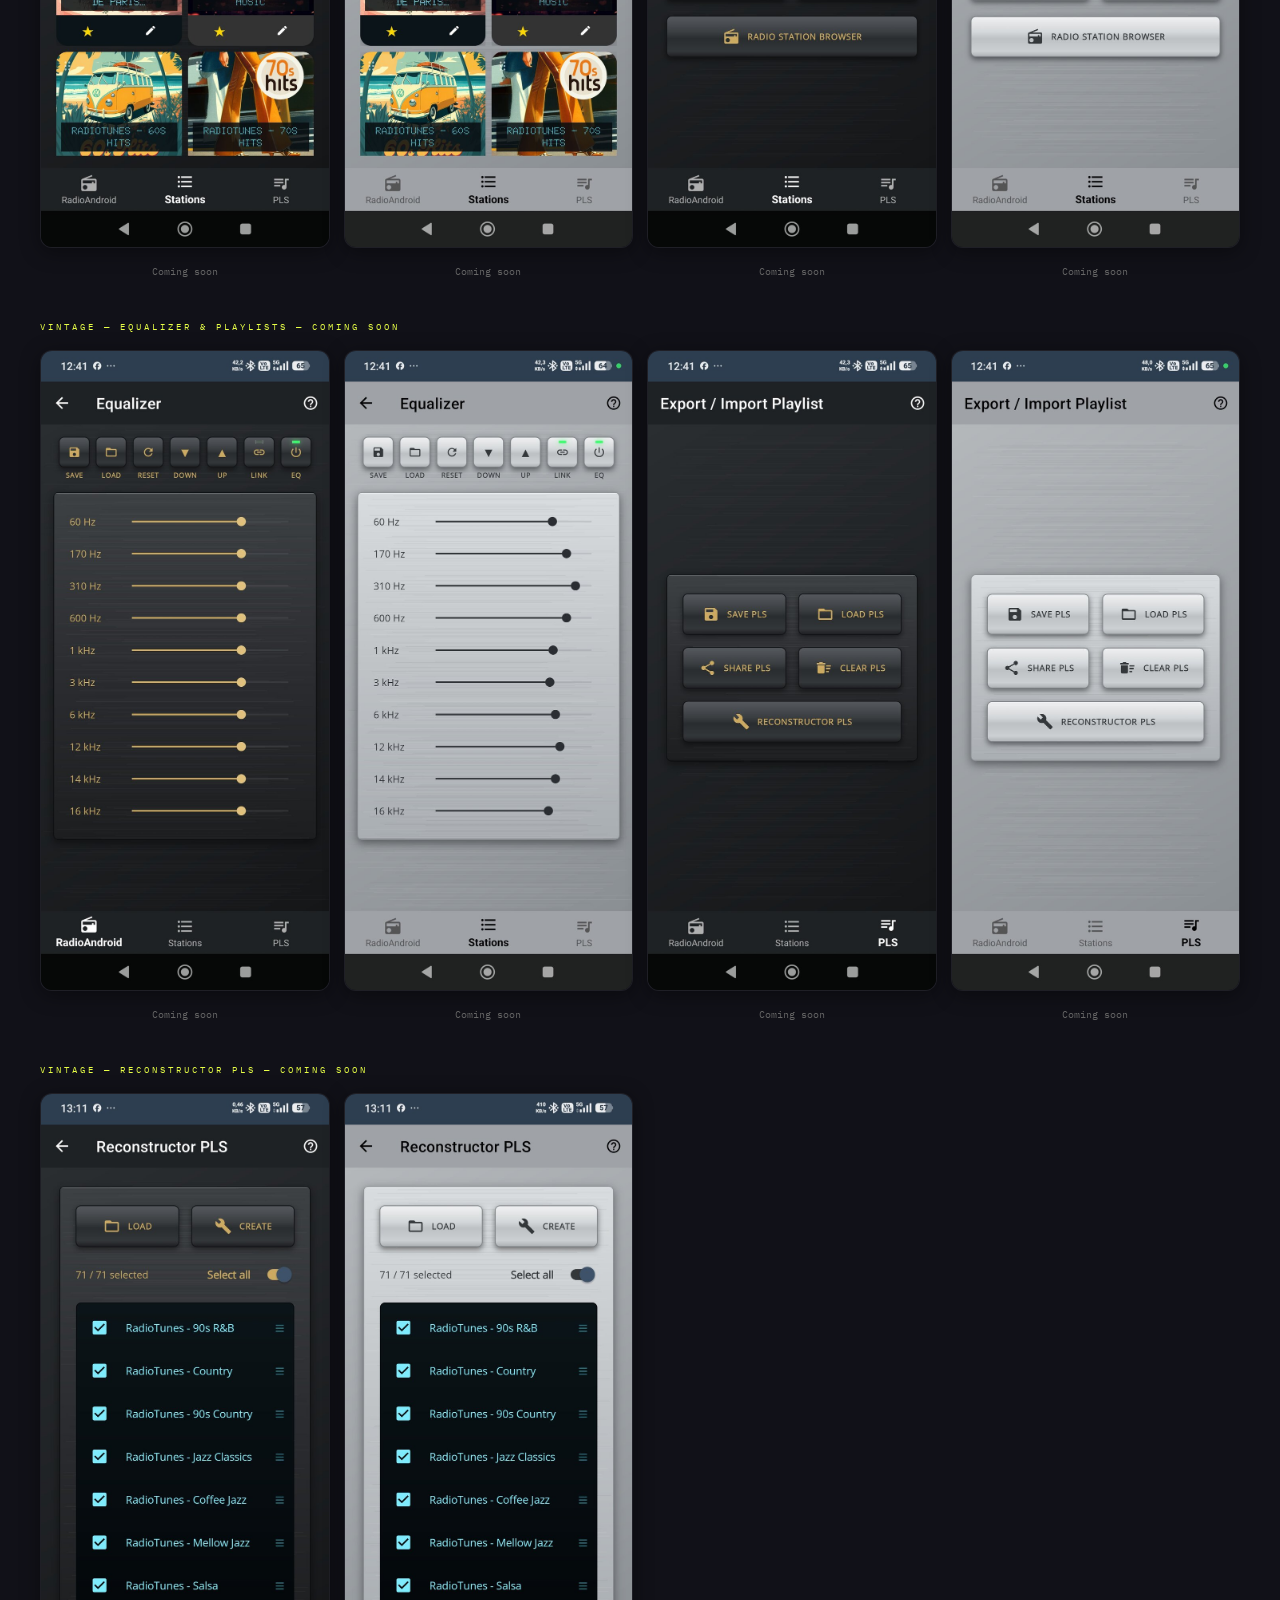
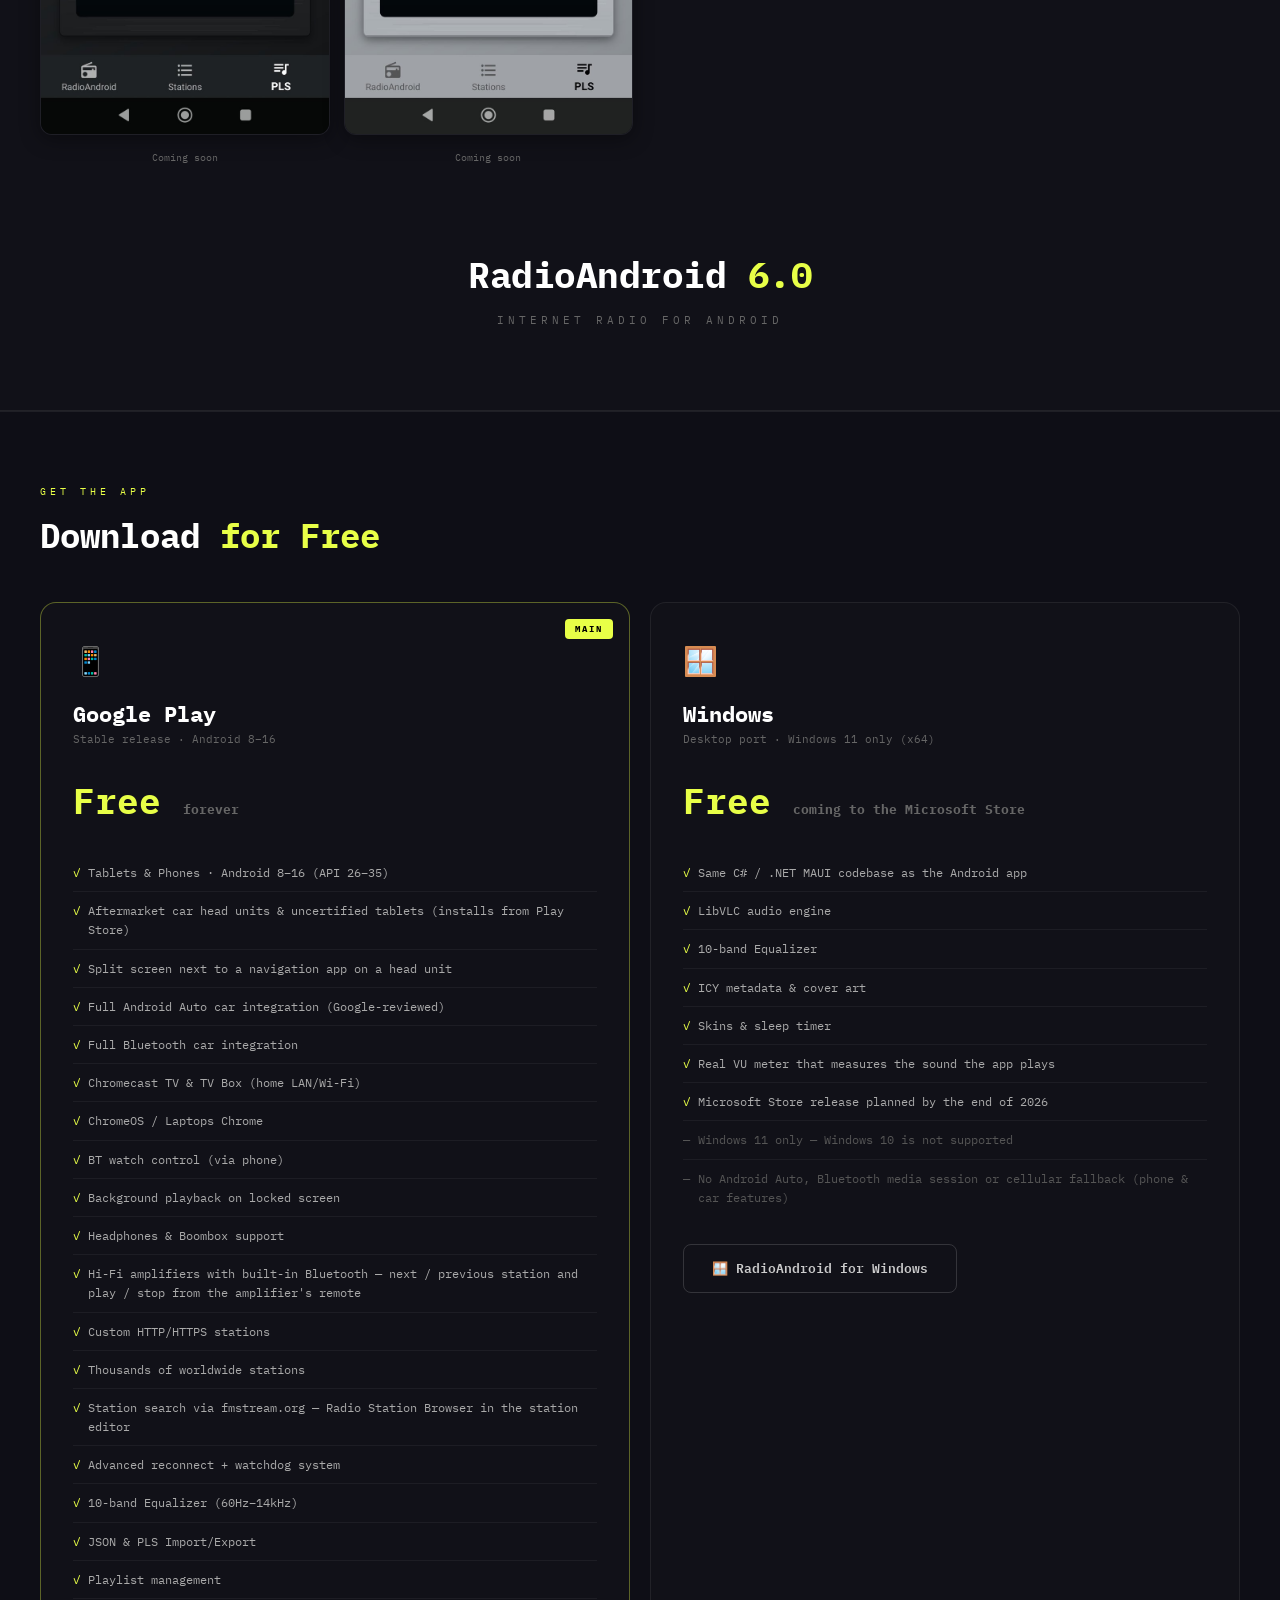
==== commit 795f042e: "Strona: przyciski Windows prowadza na strone RadioAndroid for Windows - hero: nowy przycisk obok Goo" ====
--- a/index.html
+++ b/index.html
@@ -334,6 +334,7 @@
   </div>
   <div class="hero-cta">
     <a href="https://play.google.com/store/apps/details?id=com.tmfgroup.radioandroid" class="btn btn-primary key led" target="_blank">📱 Download on Google Play</a>
+    <a href="https://toevi.github.io/RadioAndroid-Windows/" class="btn btn-ghost key" target="_blank">🪟 RadioAndroid for Windows</a>
     <a href="https://github.com/toevi/RadioAndroidPro" class="btn btn-ghost key" target="_blank">⭐ View on GitHub</a>
     <a href="details.html" class="btn btn-ghost key" style="border-color:rgba(var(--accent-rgb),0.35);color:var(--accent);">🔬 Technical Details</a>
   </div>
@@ -691,7 +692,7 @@
           <li><span class="dim">—</span> <span style="color:var(--dim)">Windows 11 only — Windows 10 is not supported</span></li>
           <li><span class="dim">—</span> <span style="color:var(--dim)">No Android Auto, Bluetooth media session or cellular fallback (phone &amp; car features)</span></li>
         </ul>
-        <span class="btn btn-ghost key" style="cursor:default;">🪟 Coming soon to the Microsoft Store</span>
+        <a href="https://toevi.github.io/RadioAndroid-Windows/" class="btn btn-ghost key" target="_blank">🪟 RadioAndroid for Windows</a>
       </div>
 
     
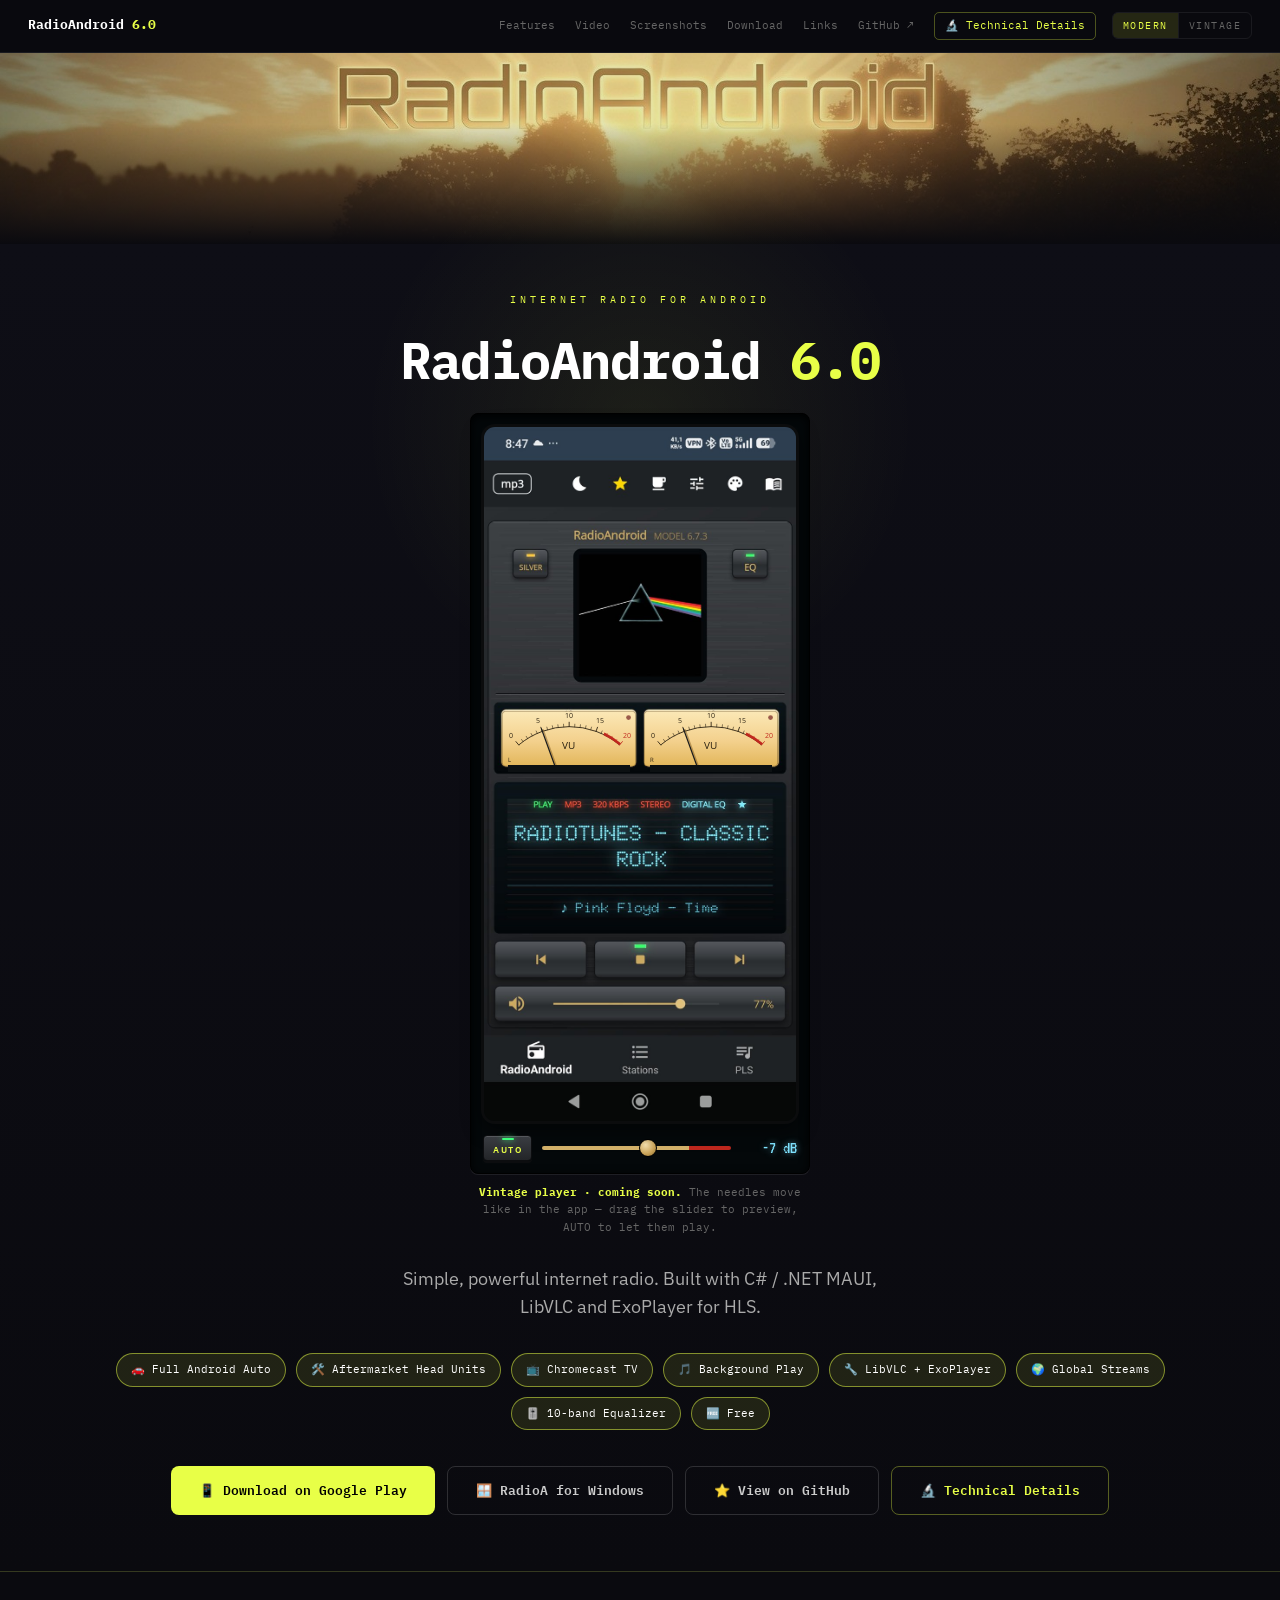
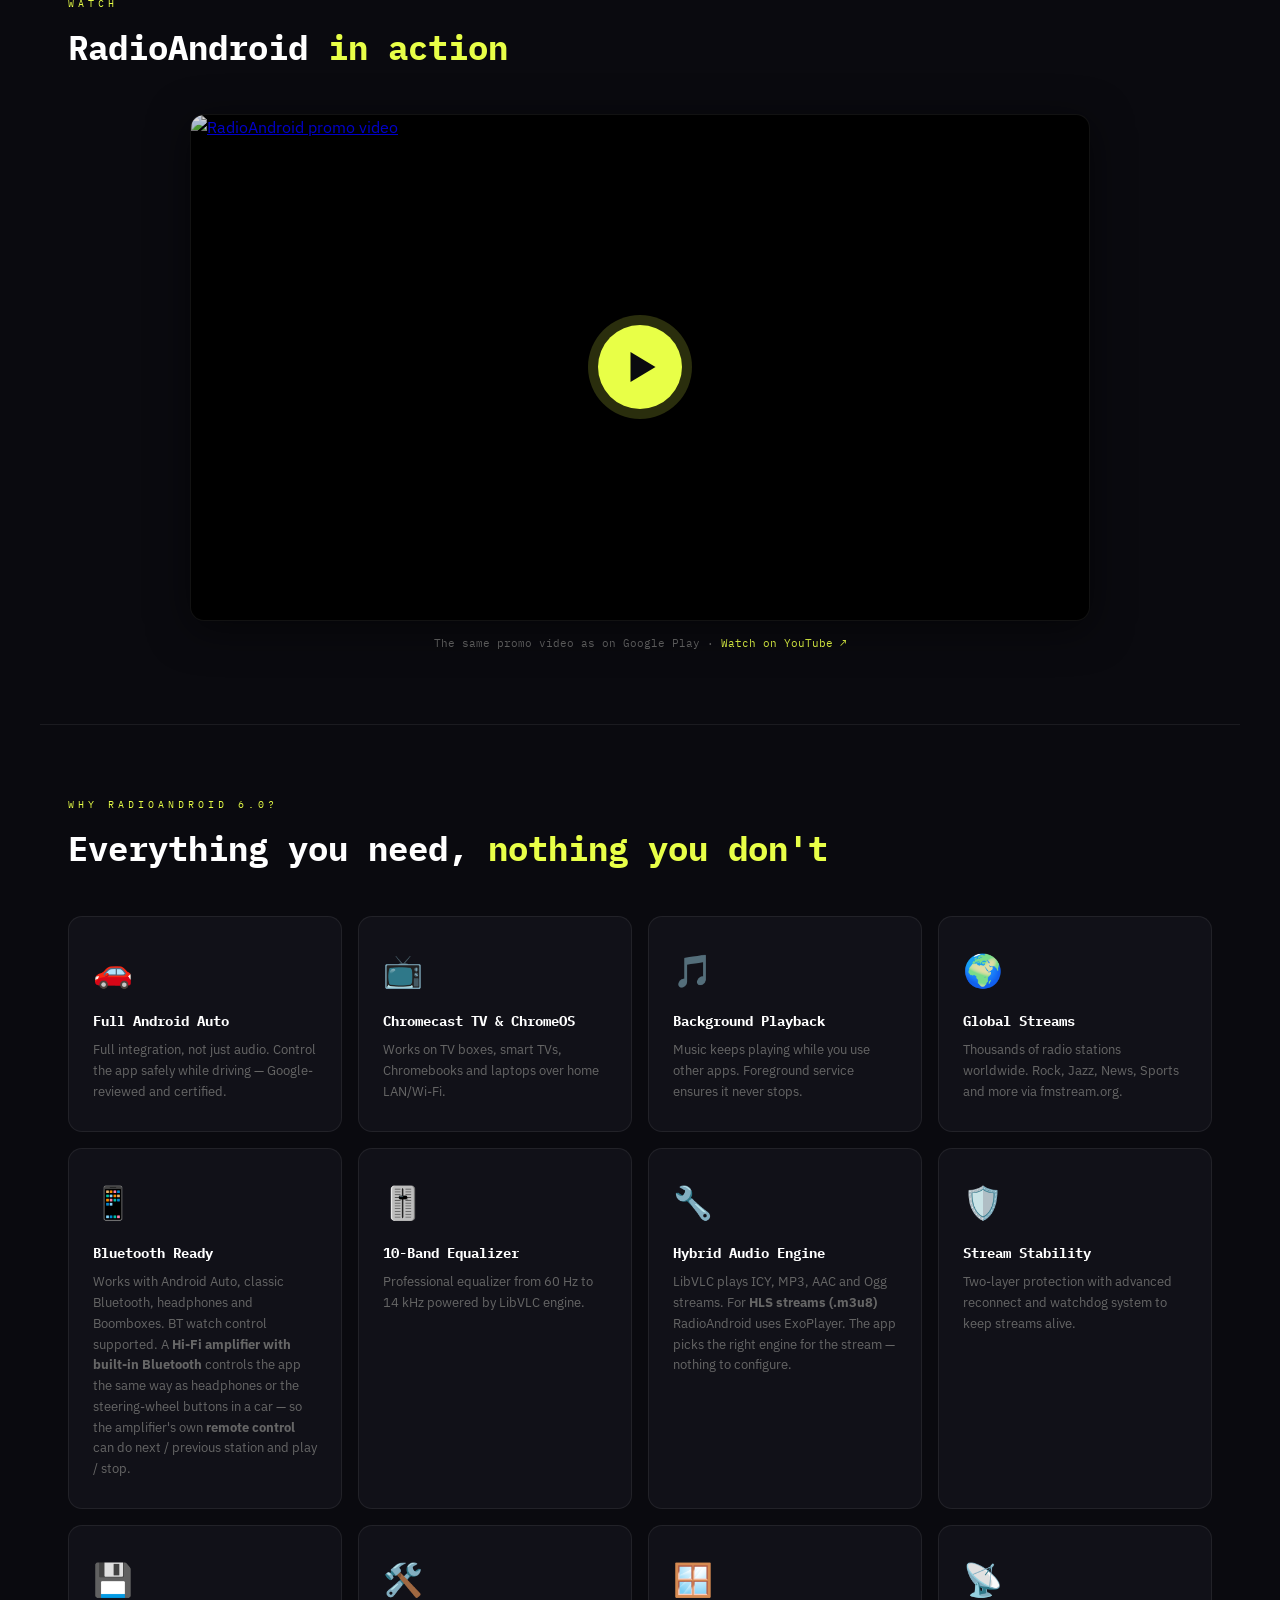
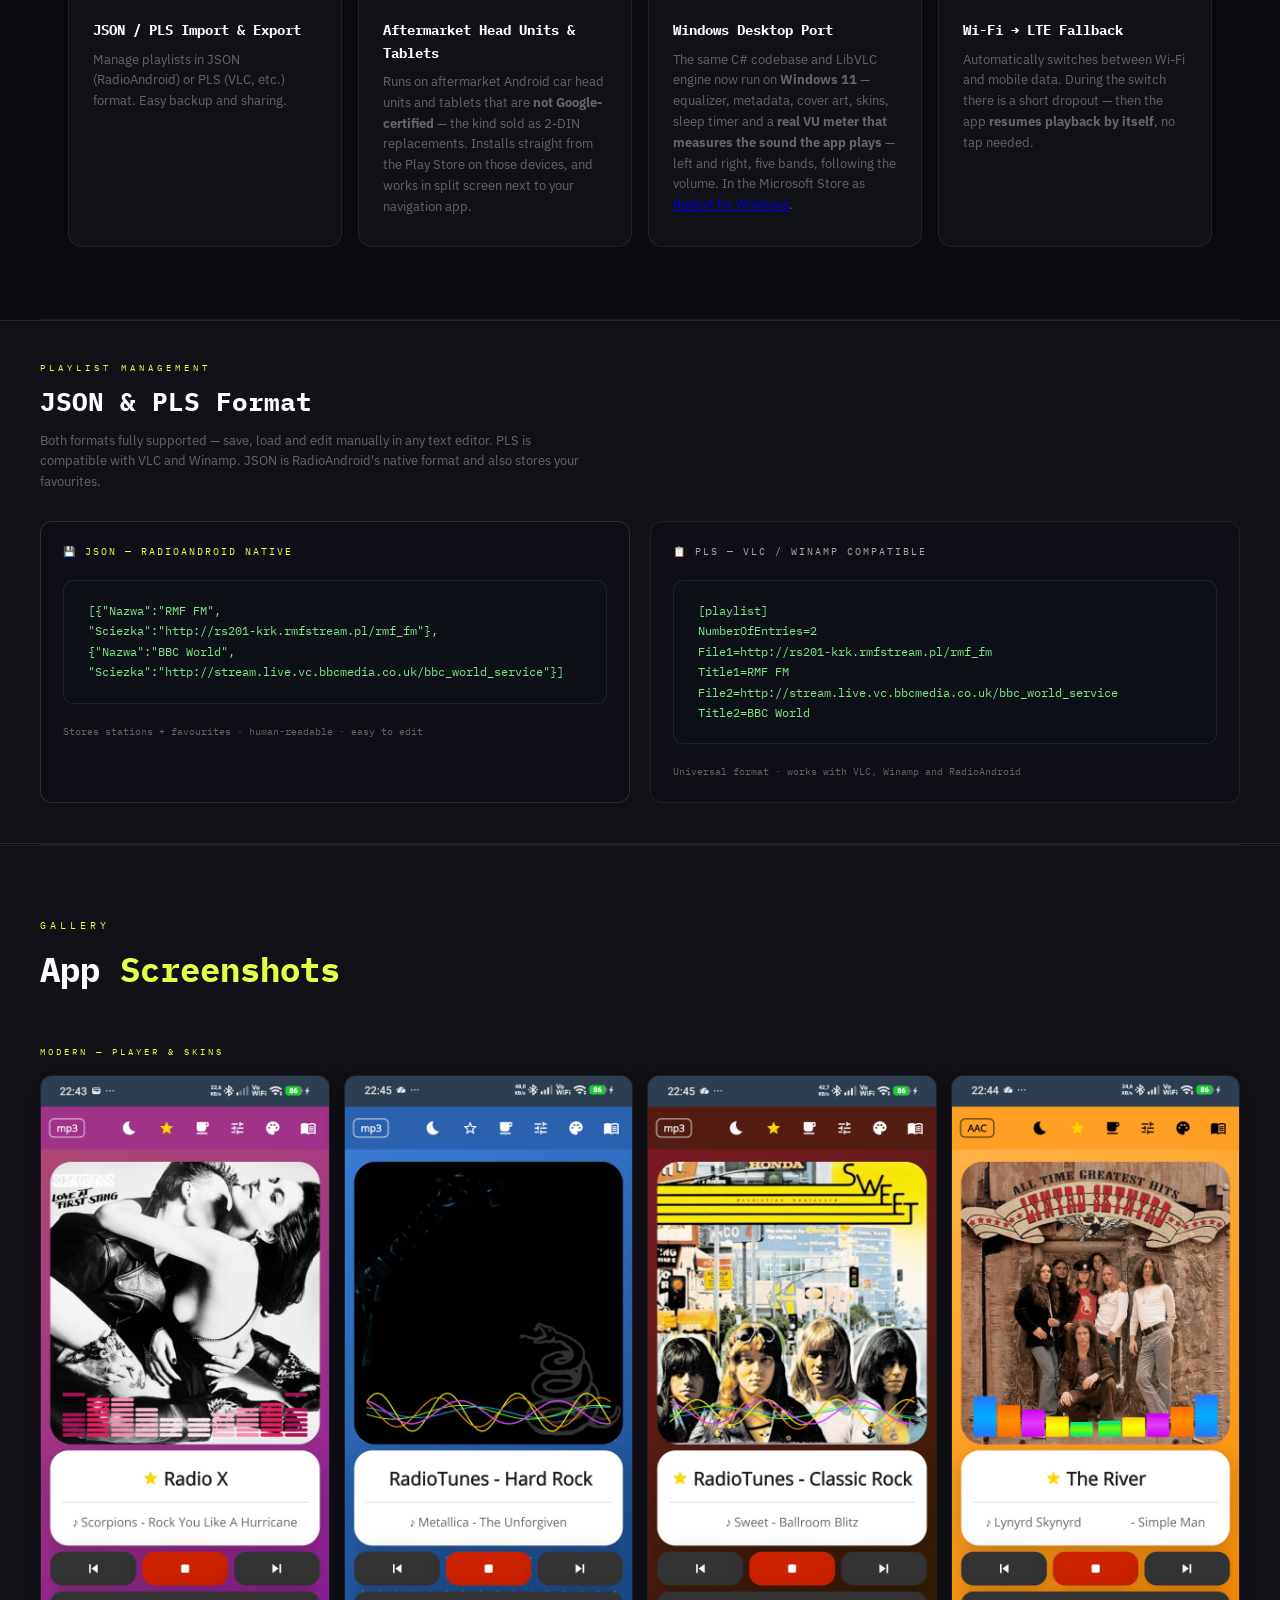
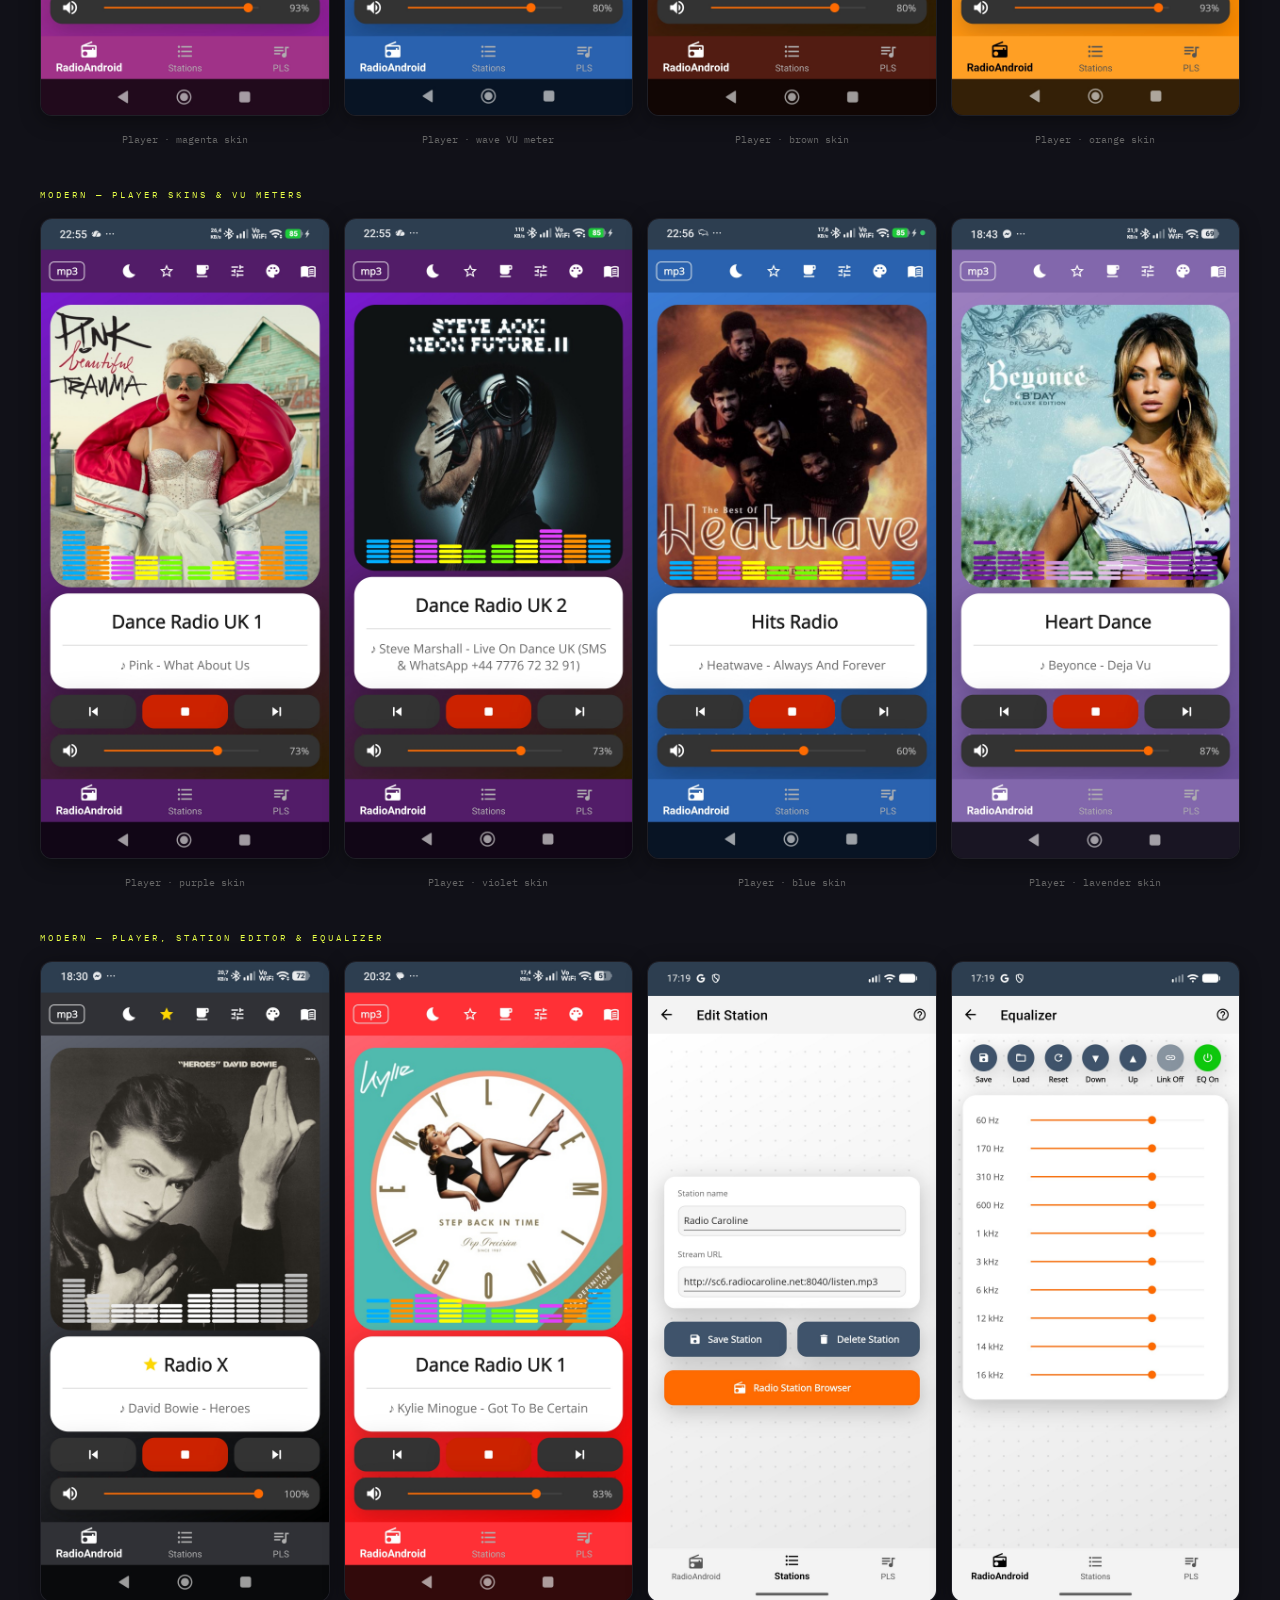
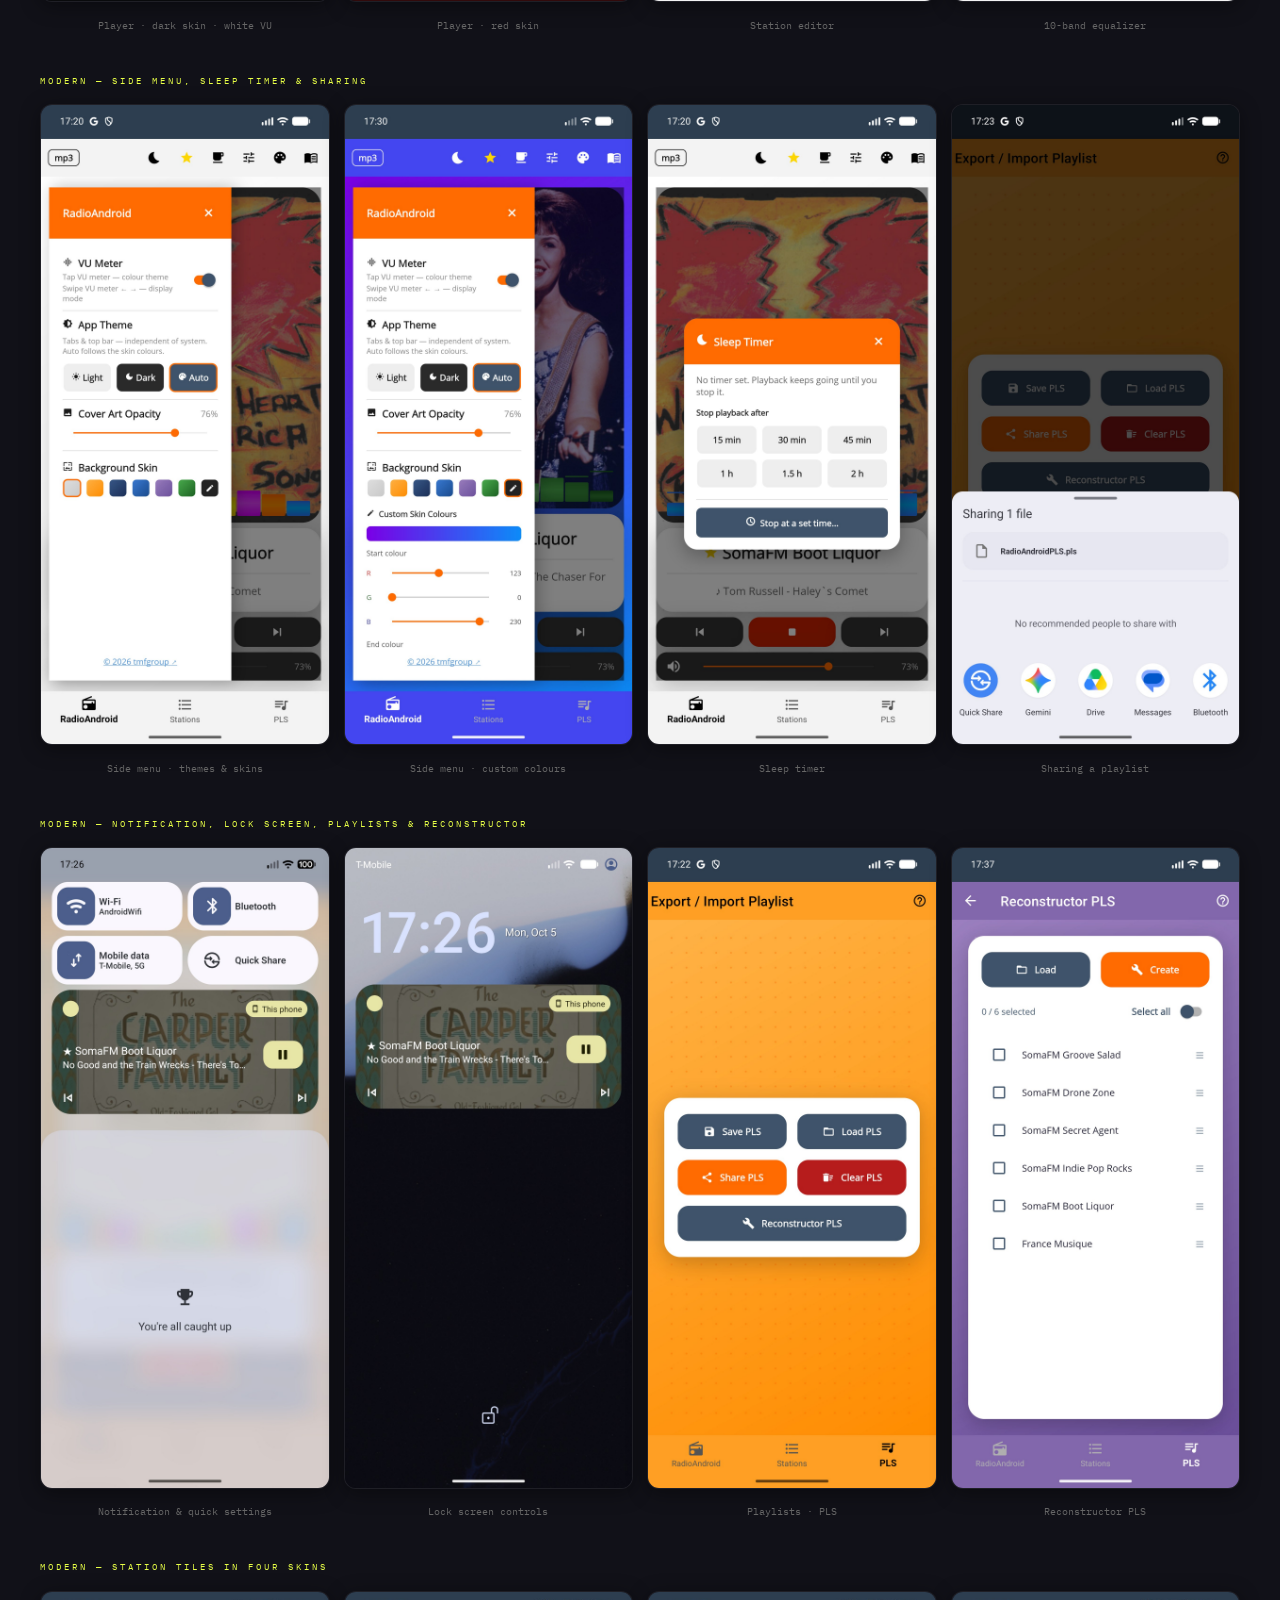
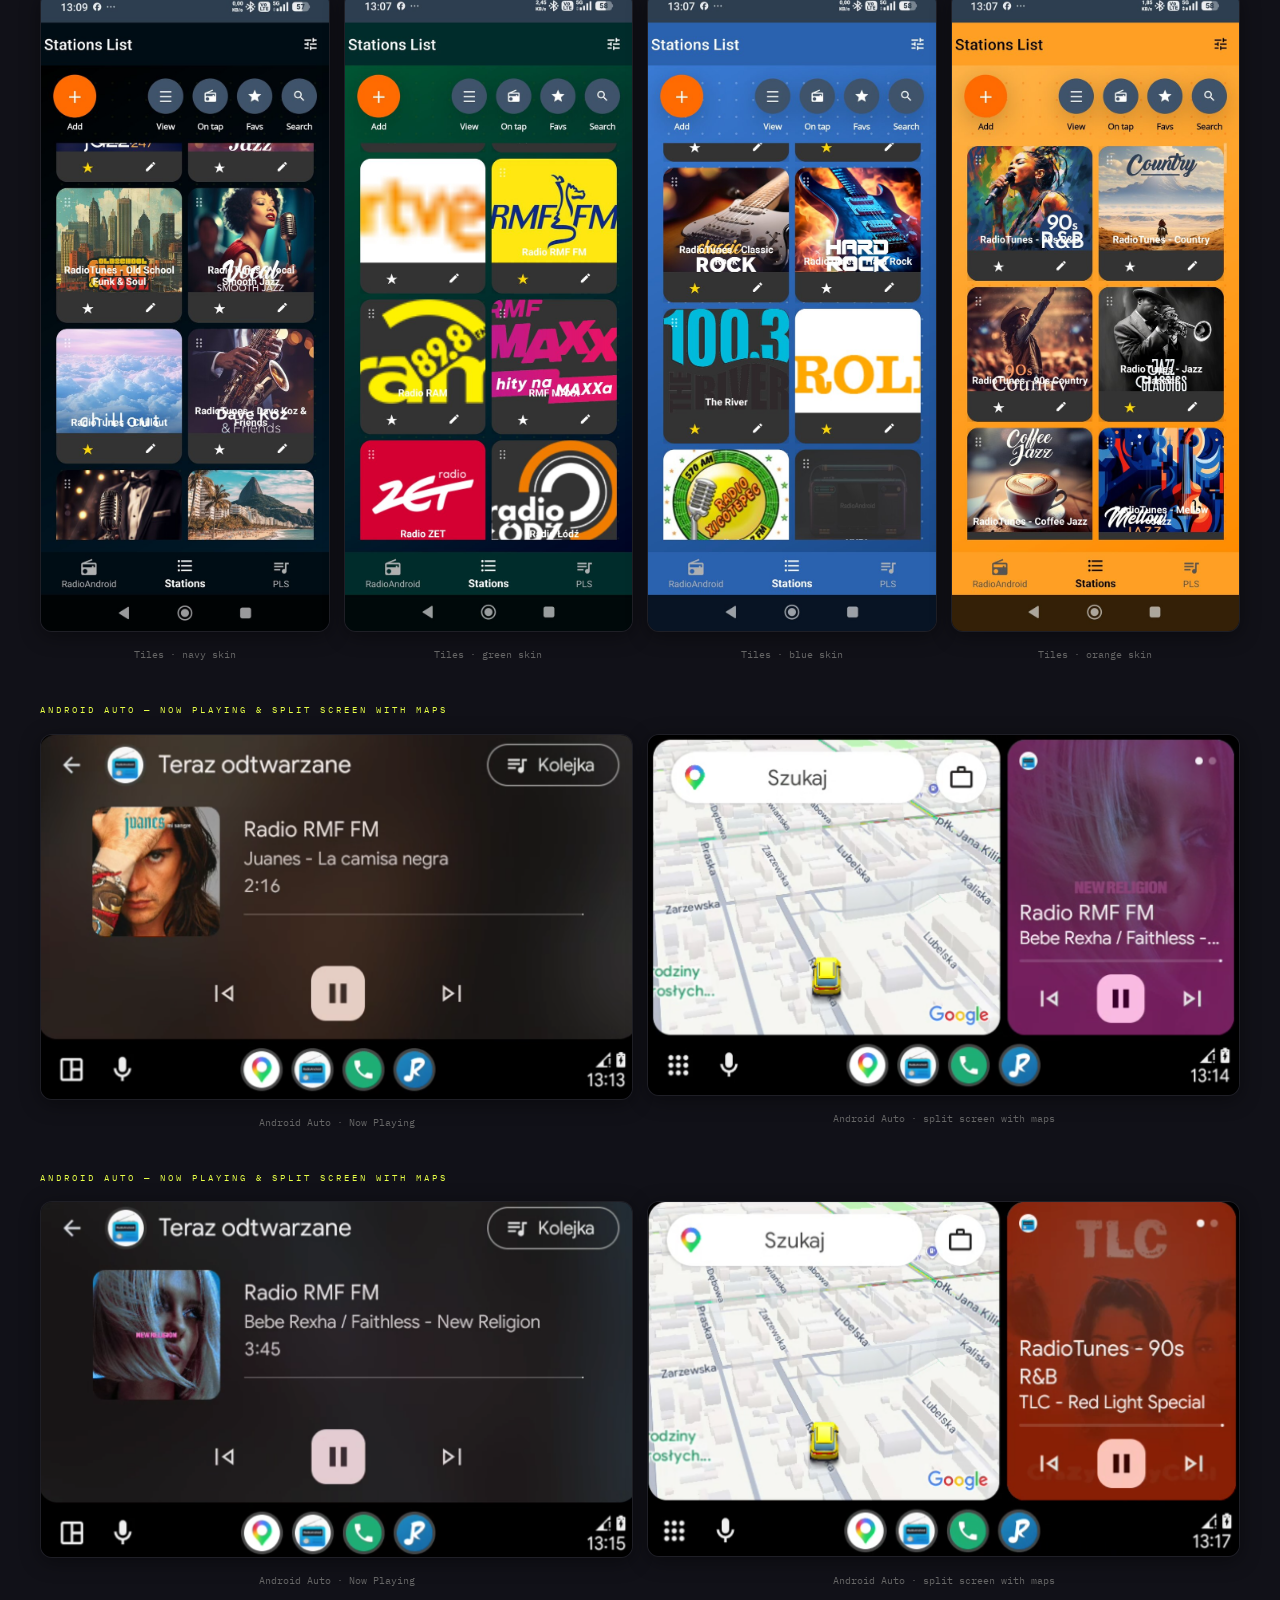
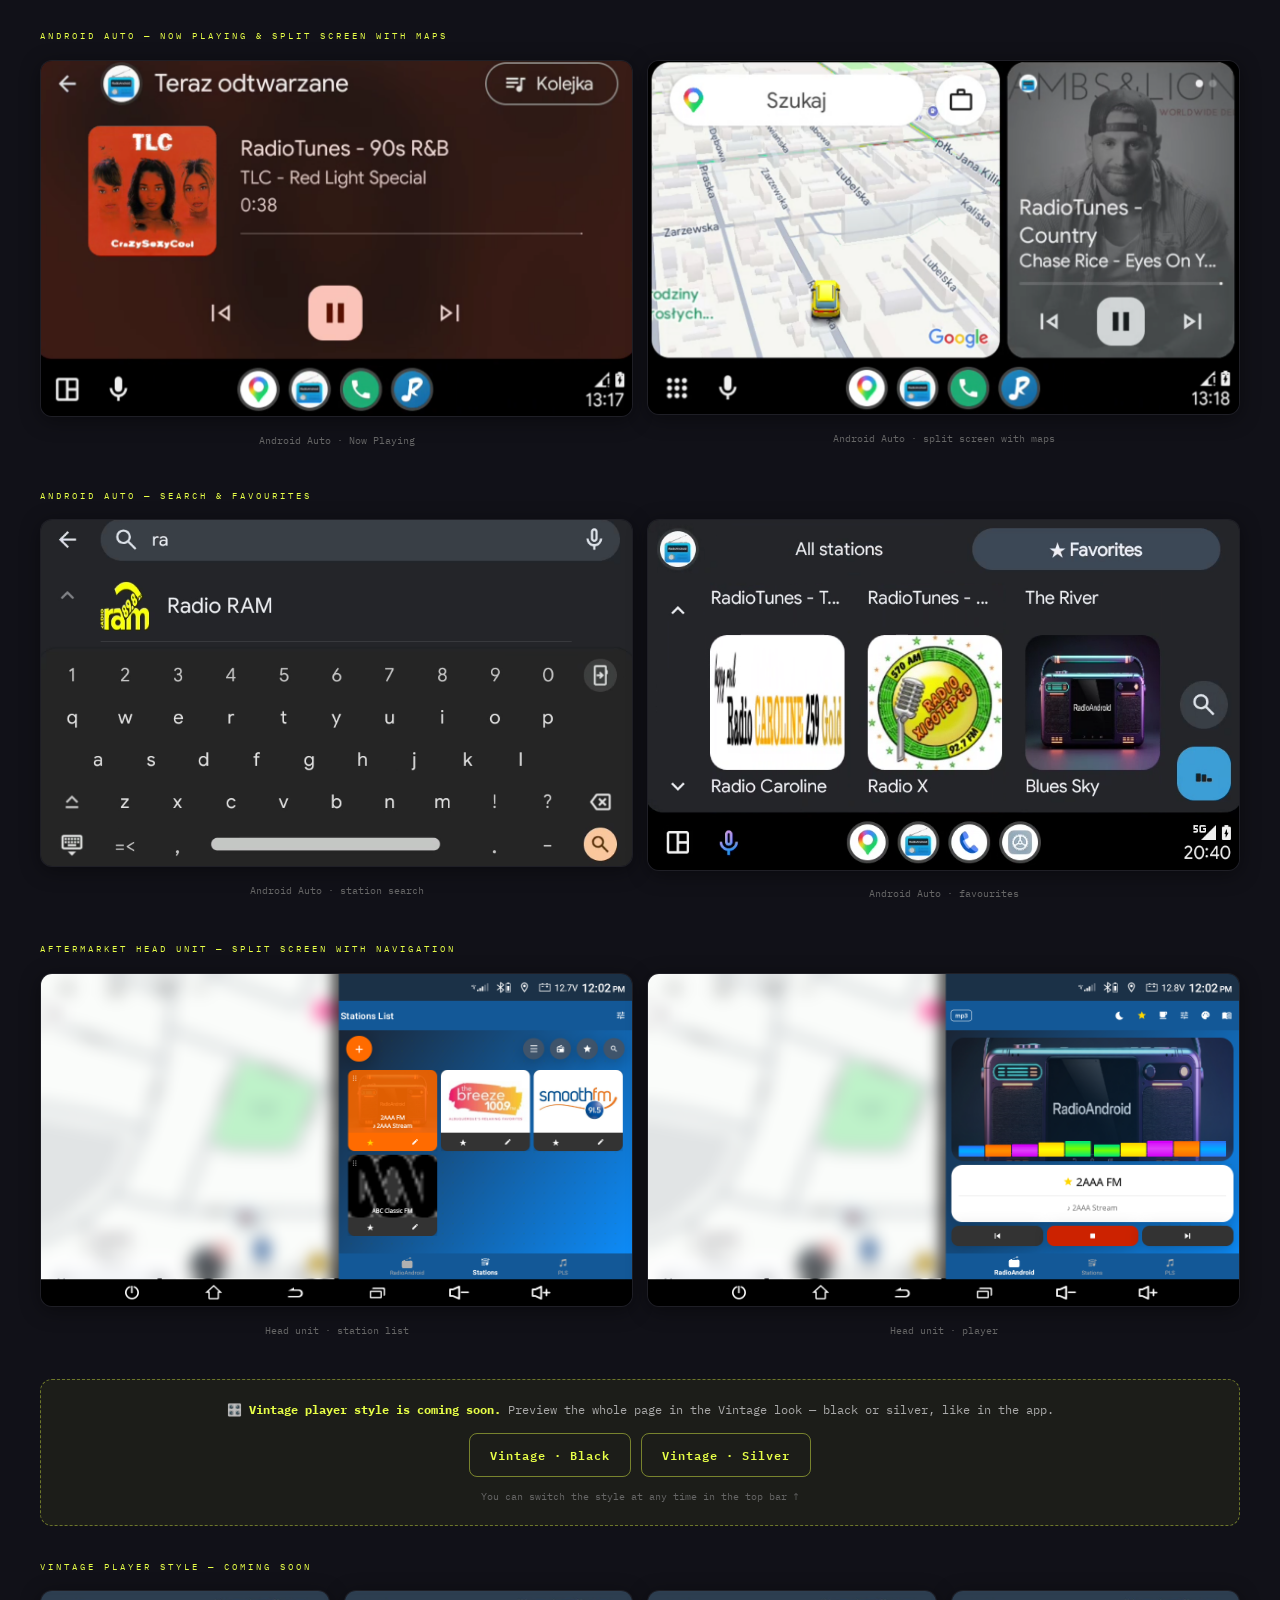
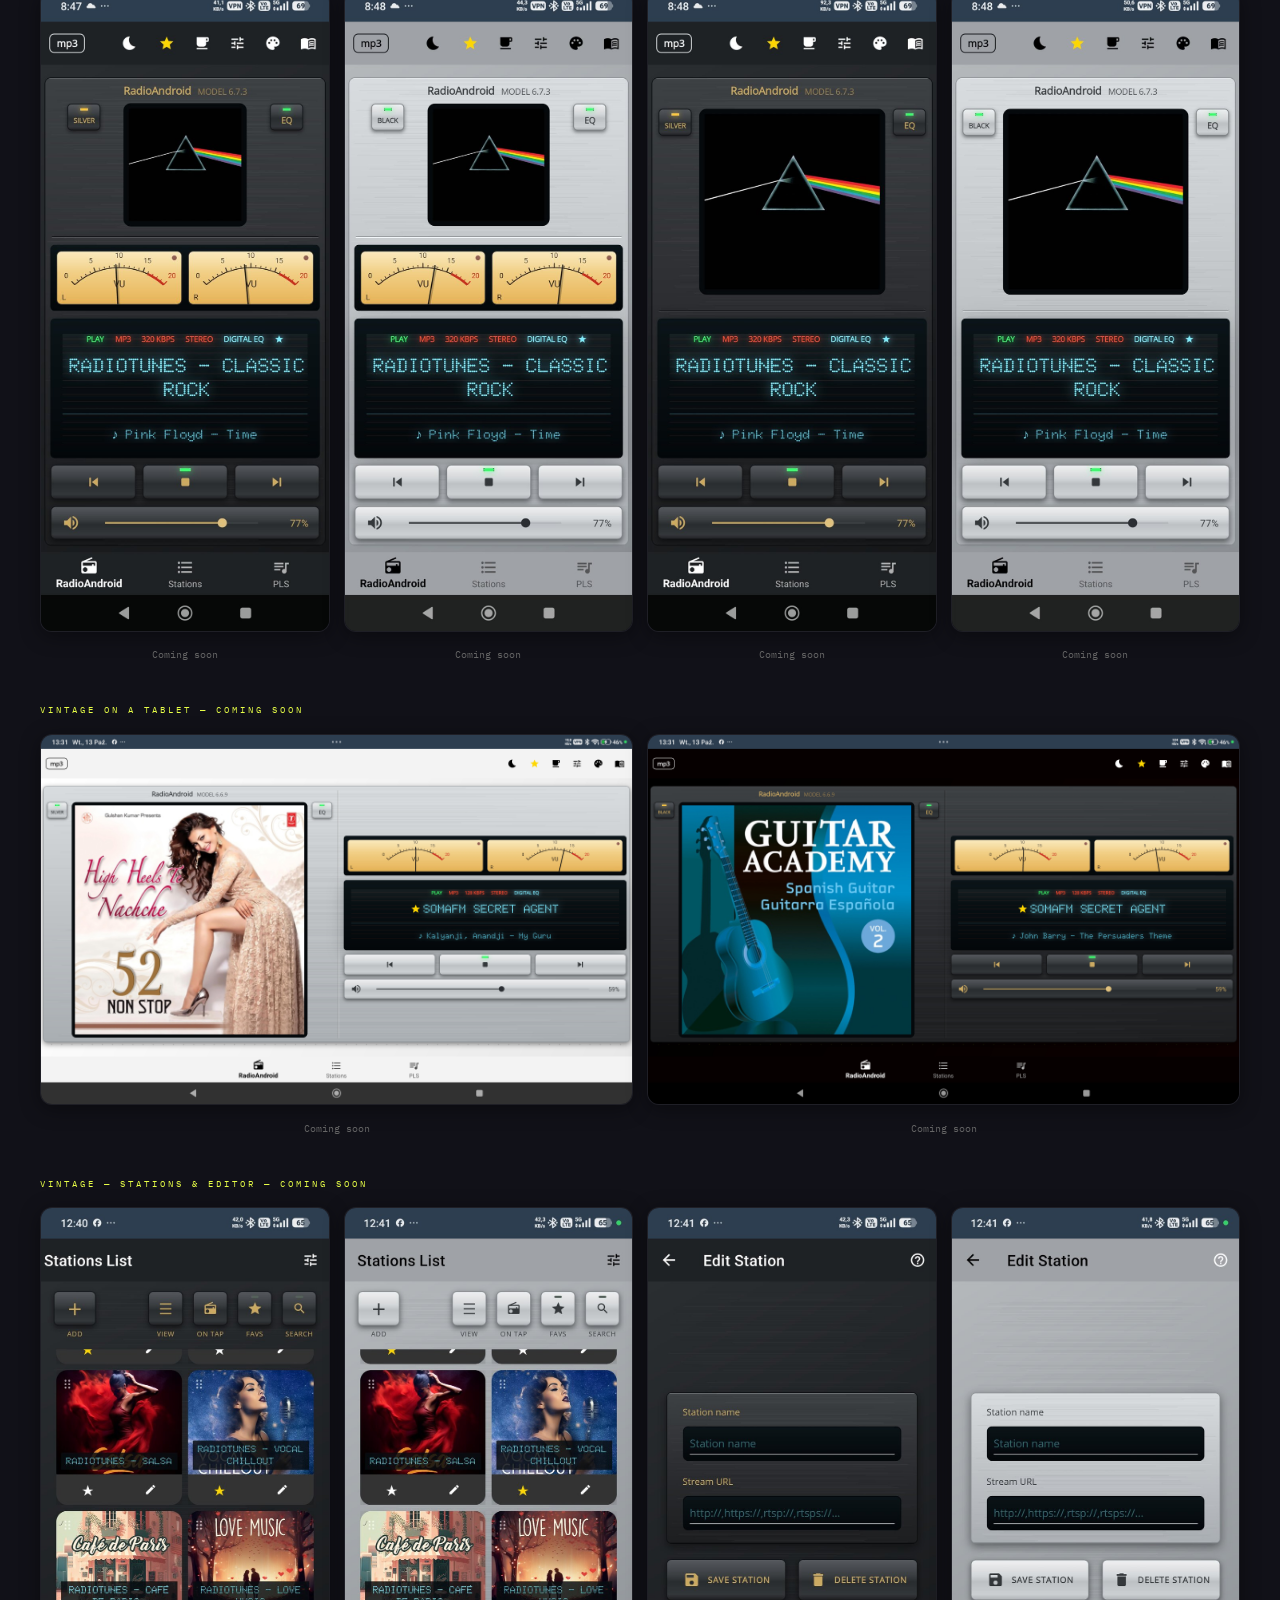
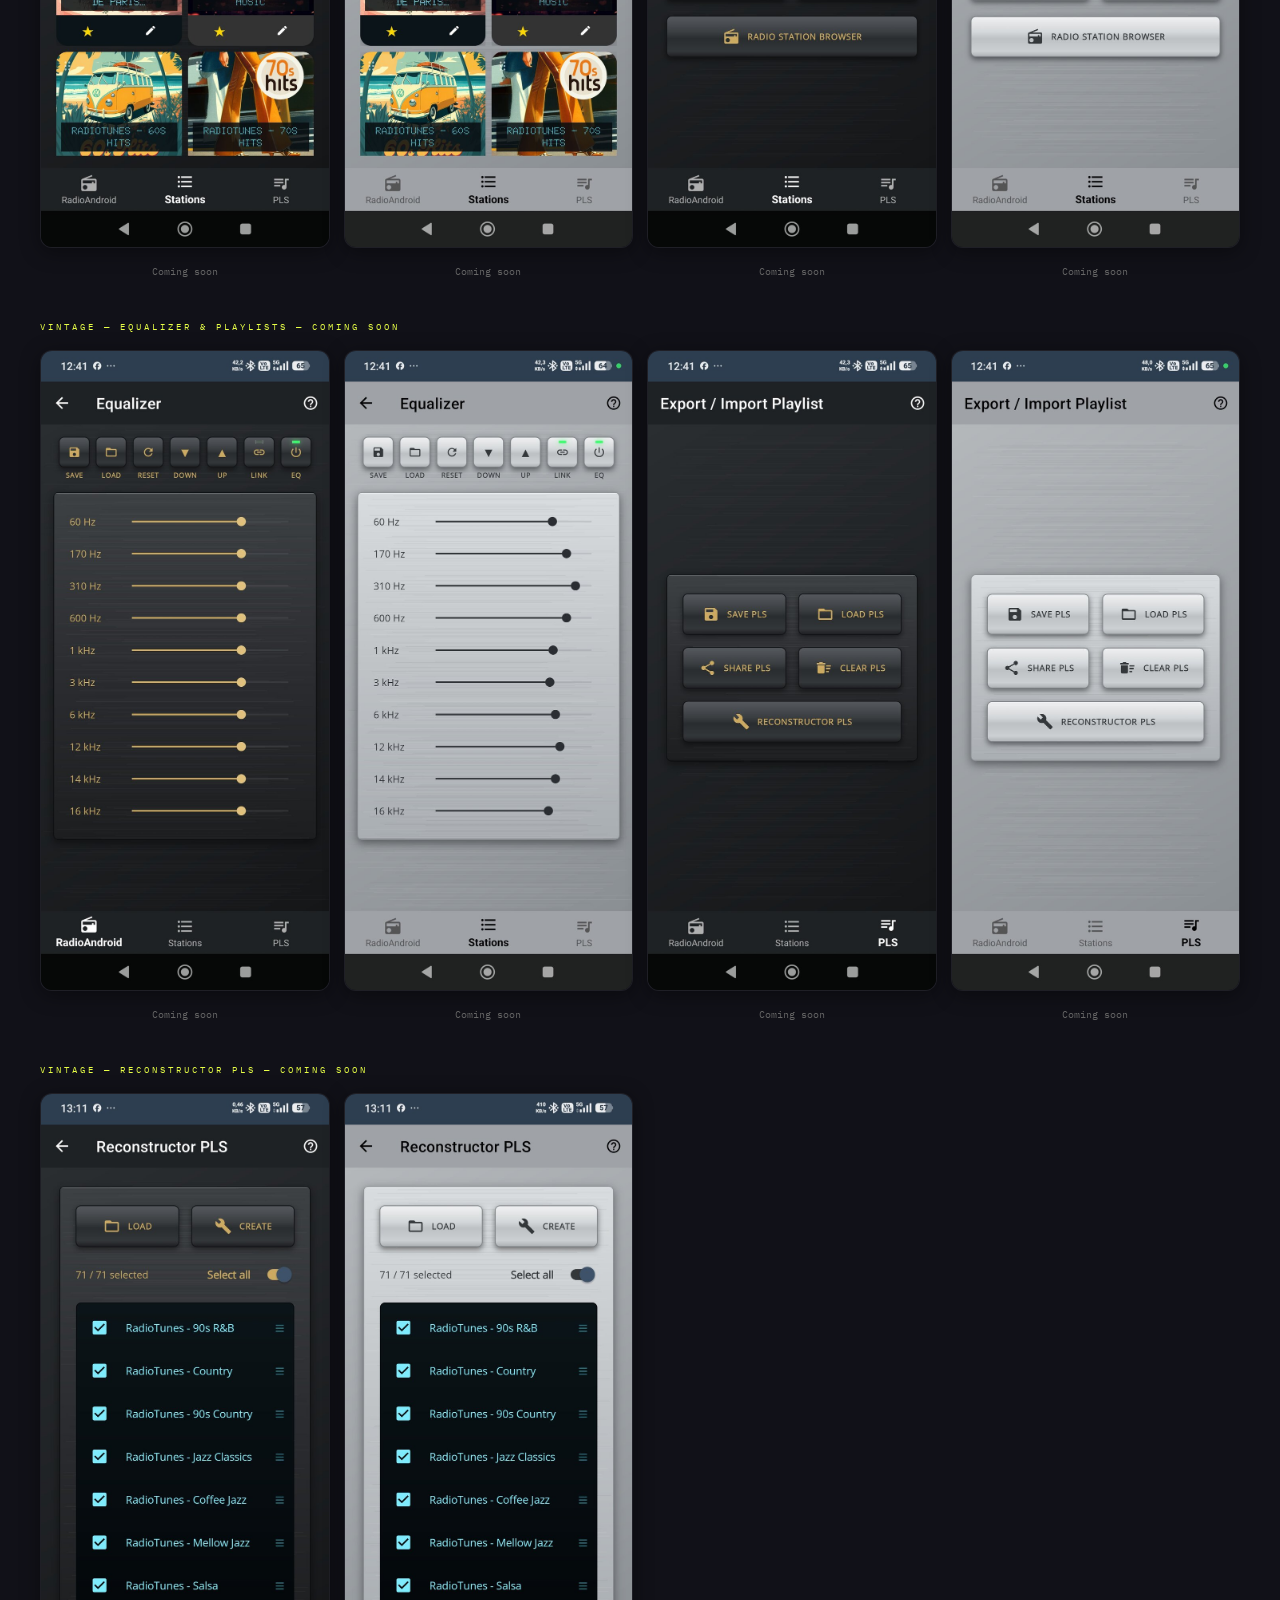
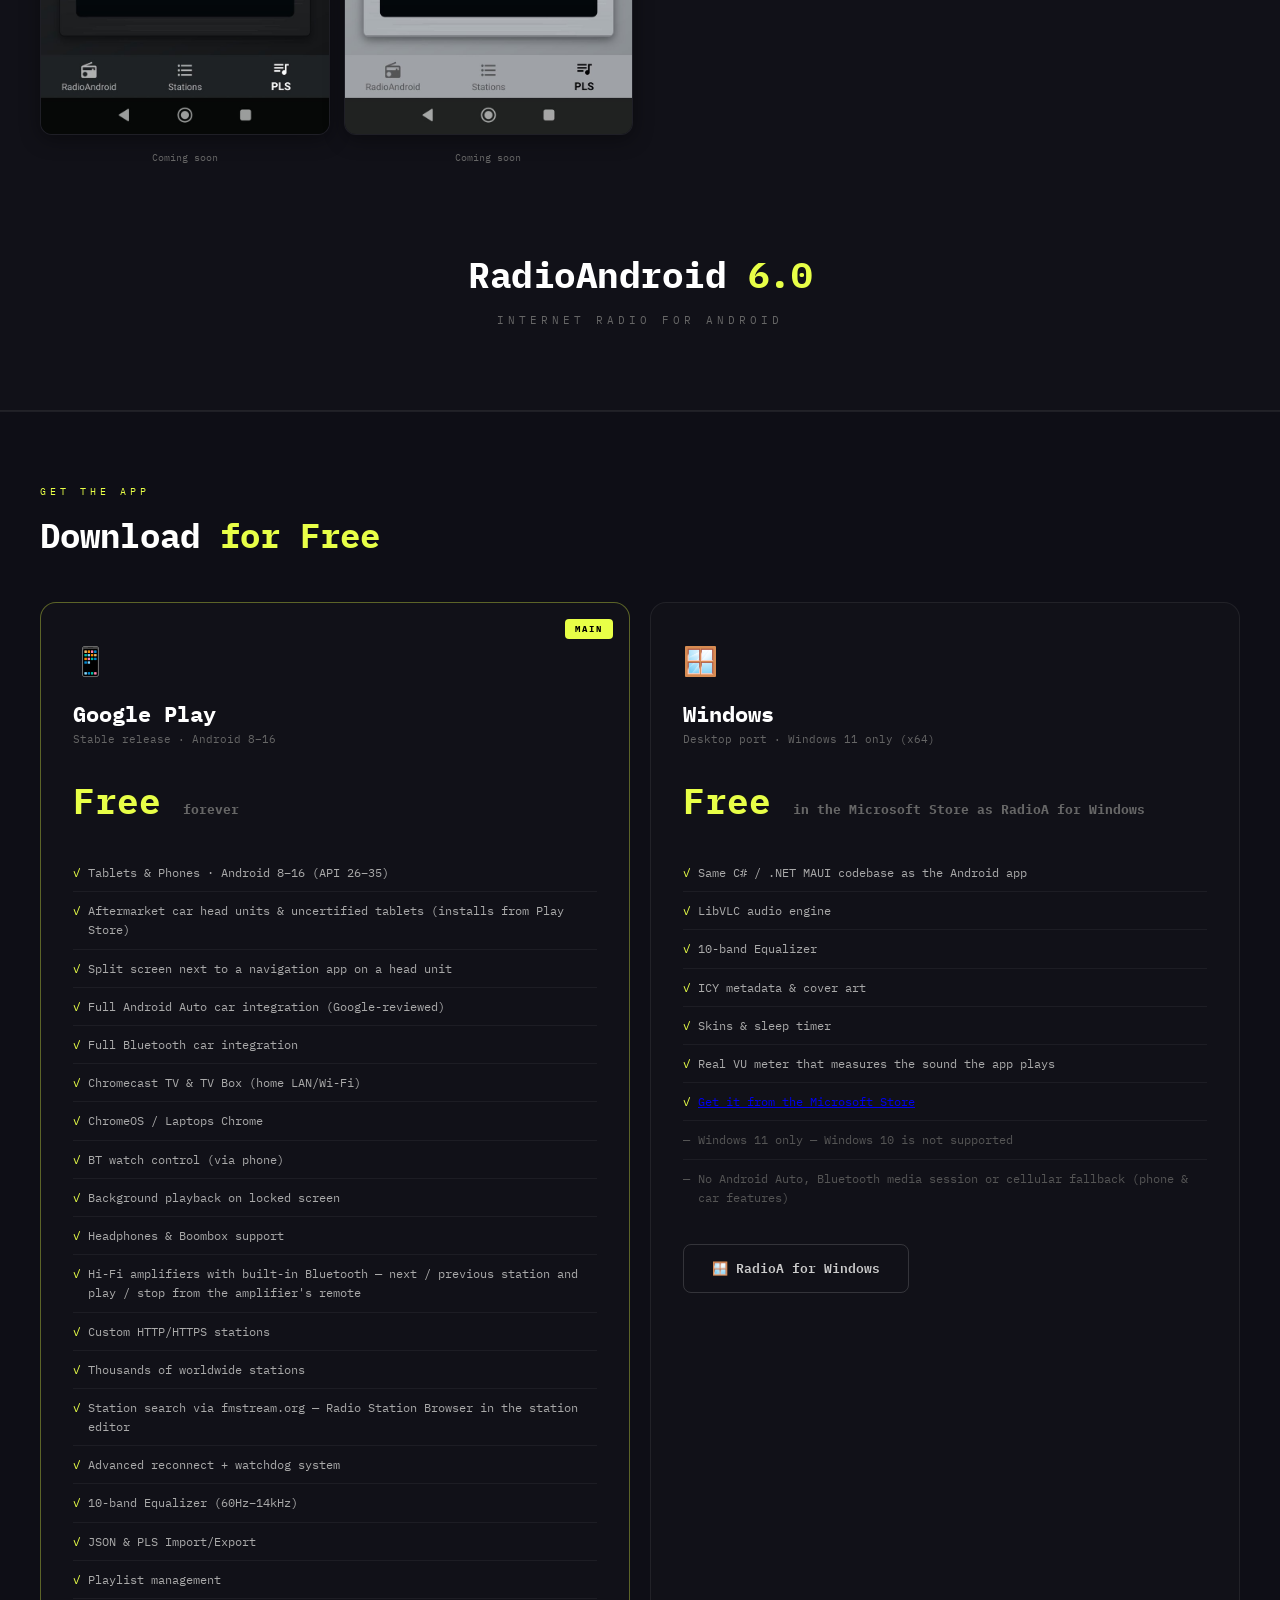
==== commit ef5d9031: "Site: Windows edition is in the Microsoft Store as RadioA for Windows (buttons, card, features) Co-A" ====
--- a/index.html
+++ b/index.html
@@ -334,7 +334,7 @@
   </div>
   <div class="hero-cta">
     <a href="https://play.google.com/store/apps/details?id=com.tmfgroup.radioandroid" class="btn btn-primary key led" target="_blank">📱 Download on Google Play</a>
-    <a href="https://toevi.github.io/RadioAndroid-Windows/" class="btn btn-ghost key" target="_blank">🪟 RadioAndroid for Windows</a>
+    <a href="https://toevi.github.io/RadioAndroid-Windows/" class="btn btn-ghost key" target="_blank">🪟 RadioA for Windows</a>
     <a href="https://github.com/toevi/RadioAndroidPro" class="btn btn-ghost key" target="_blank">⭐ View on GitHub</a>
     <a href="details.html" class="btn btn-ghost key" style="border-color:rgba(var(--accent-rgb),0.35);color:var(--accent);">🔬 Technical Details</a>
   </div>
@@ -419,7 +419,7 @@
     <div class="feature-card plate">
       <div class="f-icon">🪟</div>
       <h3>Windows Desktop Port</h3>
-      <p>The same C# codebase and LibVLC engine now run on <strong>Windows 11</strong> — equalizer, metadata, cover art, skins, sleep timer and a <strong>real VU meter that measures the sound the app plays</strong> — left and right, five bands, following the volume. Coming to the Microsoft Store, planned by the end of 2026.</p>
+      <p>The same C# codebase and LibVLC engine now run on <strong>Windows 11</strong> — equalizer, metadata, cover art, skins, sleep timer and a <strong>real VU meter that measures the sound the app plays</strong> — left and right, five bands, following the volume. In the Microsoft Store as <a href="https://apps.microsoft.com/detail/9NJPCB908XPS" target="_blank">RadioA for Windows</a>.</p>
     </div>
     <div class="feature-card plate">
       <div class="f-icon">📡</div>
@@ -680,7 +680,7 @@
         <div class="dc-icon">🪟</div>
         <div class="dc-title">Windows</div>
         <div class="dc-sub">Desktop port · Windows 11 only (x64)</div>
-        <div class="dc-price">Free <span>coming to the Microsoft Store</span></div>
+        <div class="dc-price">Free <span>in the Microsoft Store as RadioA for Windows</span></div>
         <ul class="feature-list">
           <li><span class="check">✓</span> Same C# / .NET MAUI codebase as the Android app</li>
           <li><span class="check">✓</span> LibVLC audio engine</li>
@@ -688,11 +688,11 @@
           <li><span class="check">✓</span> ICY metadata &amp; cover art</li>
           <li><span class="check">✓</span> Skins &amp; sleep timer</li>
           <li><span class="check">✓</span> Real VU meter that measures the sound the app plays</li>
-          <li><span class="check">✓</span> Microsoft Store release planned by the end of 2026</li>
+          <li><span class="check">✓</span> <a href="https://apps.microsoft.com/detail/9NJPCB908XPS" target="_blank">Get it from the Microsoft Store</a></li>
           <li><span class="dim">—</span> <span style="color:var(--dim)">Windows 11 only — Windows 10 is not supported</span></li>
           <li><span class="dim">—</span> <span style="color:var(--dim)">No Android Auto, Bluetooth media session or cellular fallback (phone &amp; car features)</span></li>
         </ul>
-        <a href="https://toevi.github.io/RadioAndroid-Windows/" class="btn btn-ghost key" target="_blank">🪟 RadioAndroid for Windows</a>
+        <a href="https://toevi.github.io/RadioAndroid-Windows/" class="btn btn-ghost key" target="_blank">🪟 RadioA for Windows</a>
       </div>
 
     
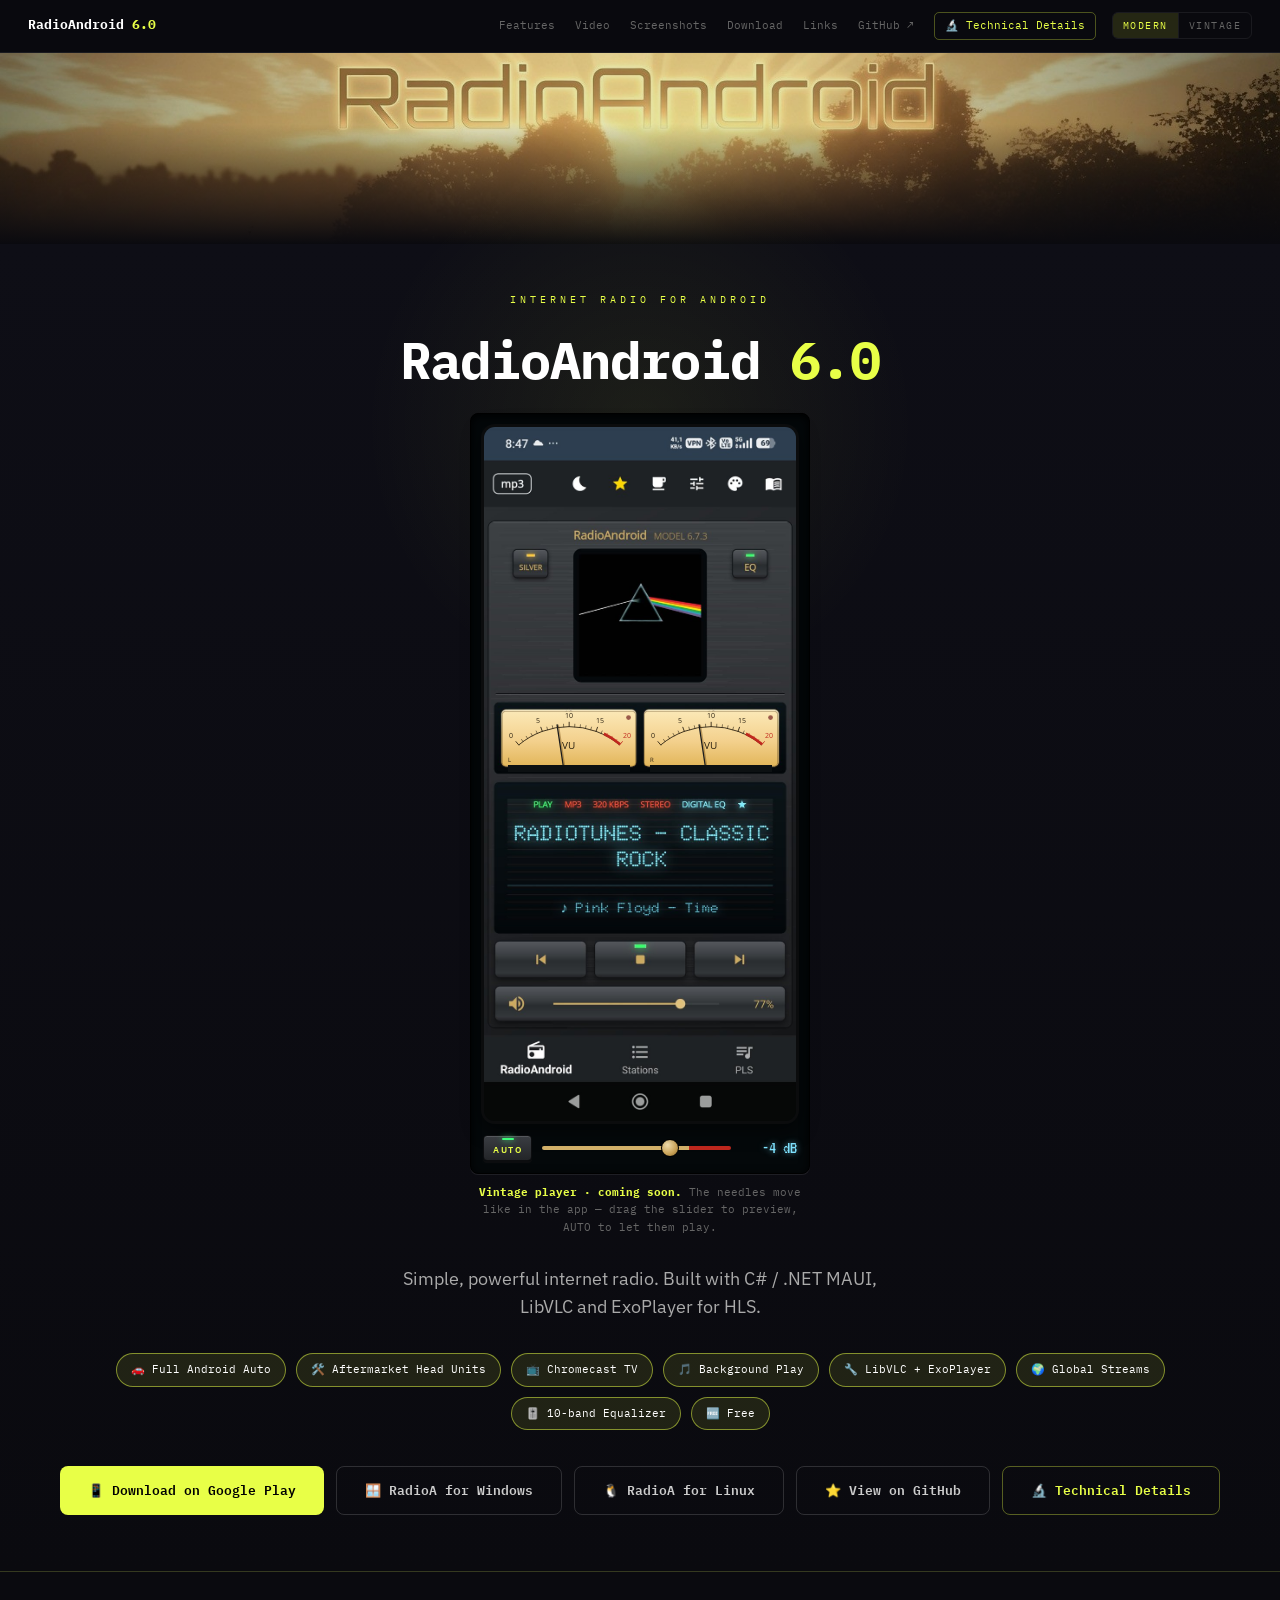
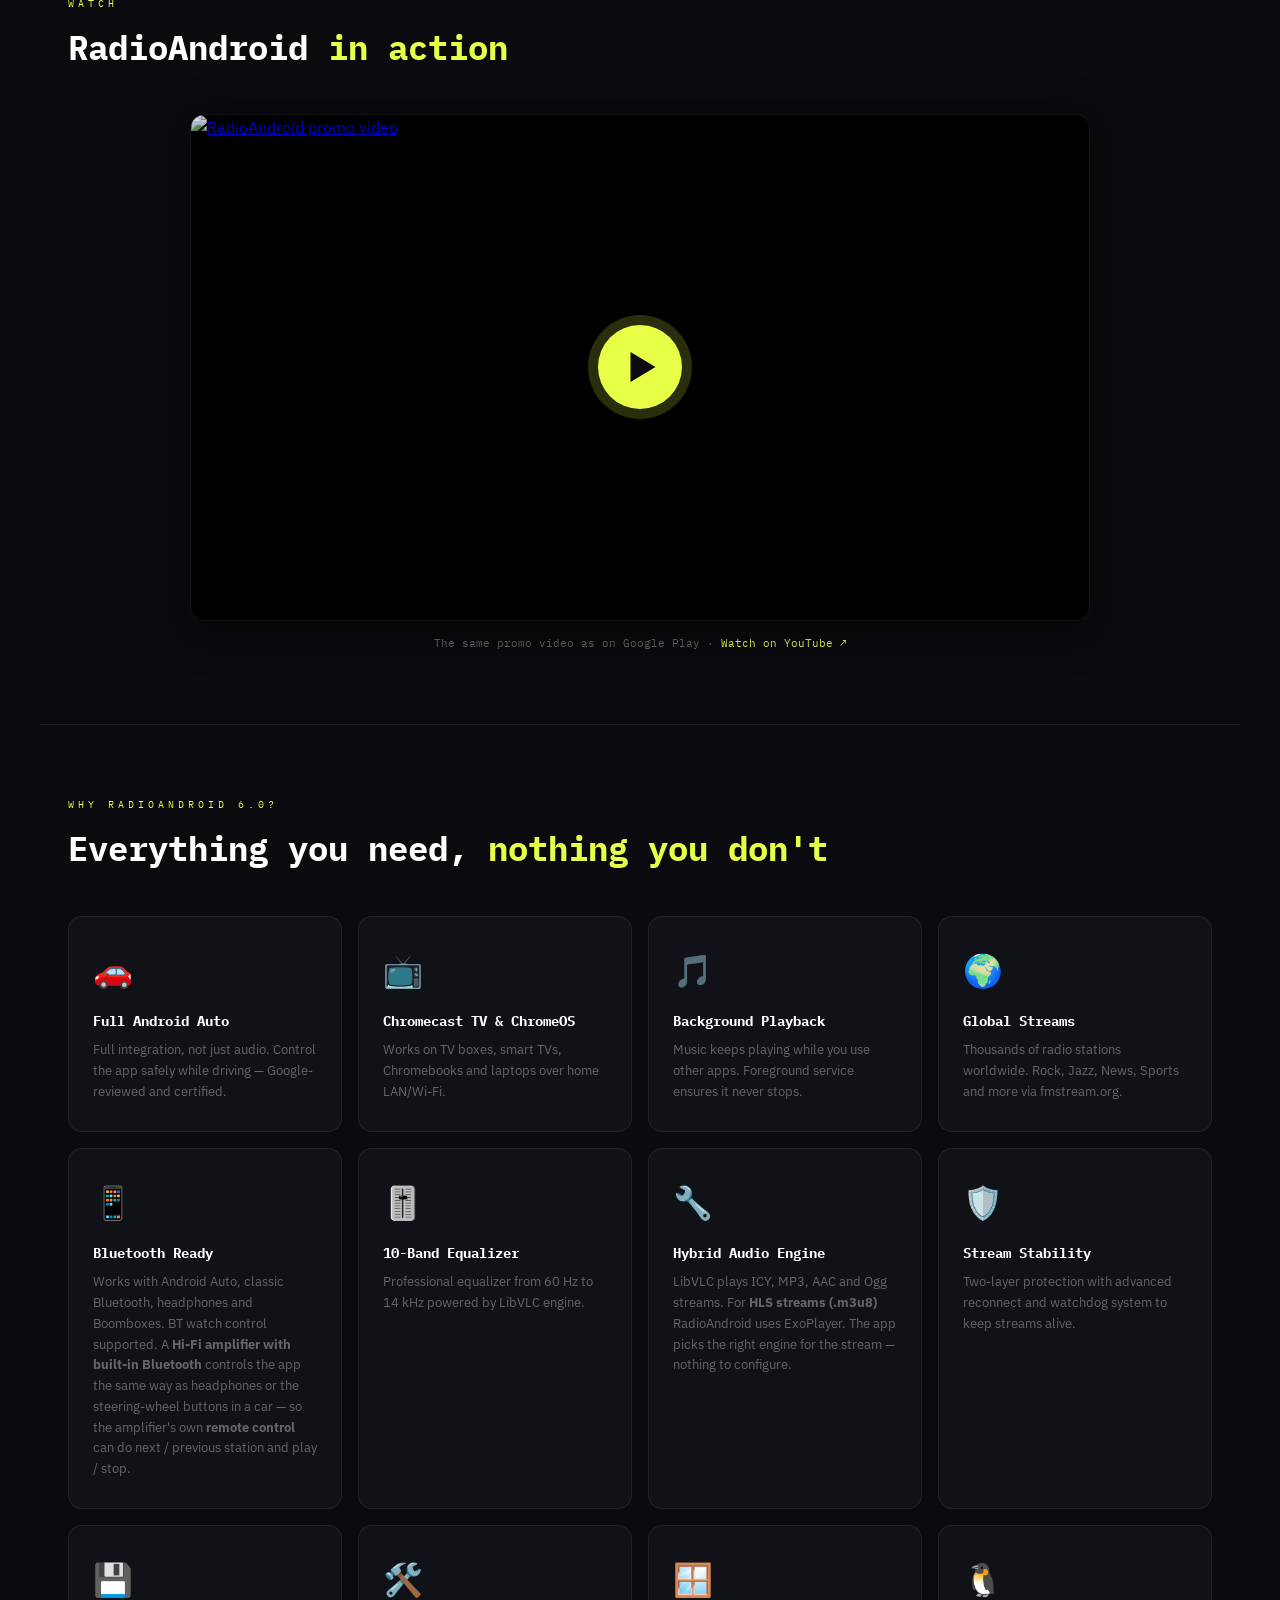
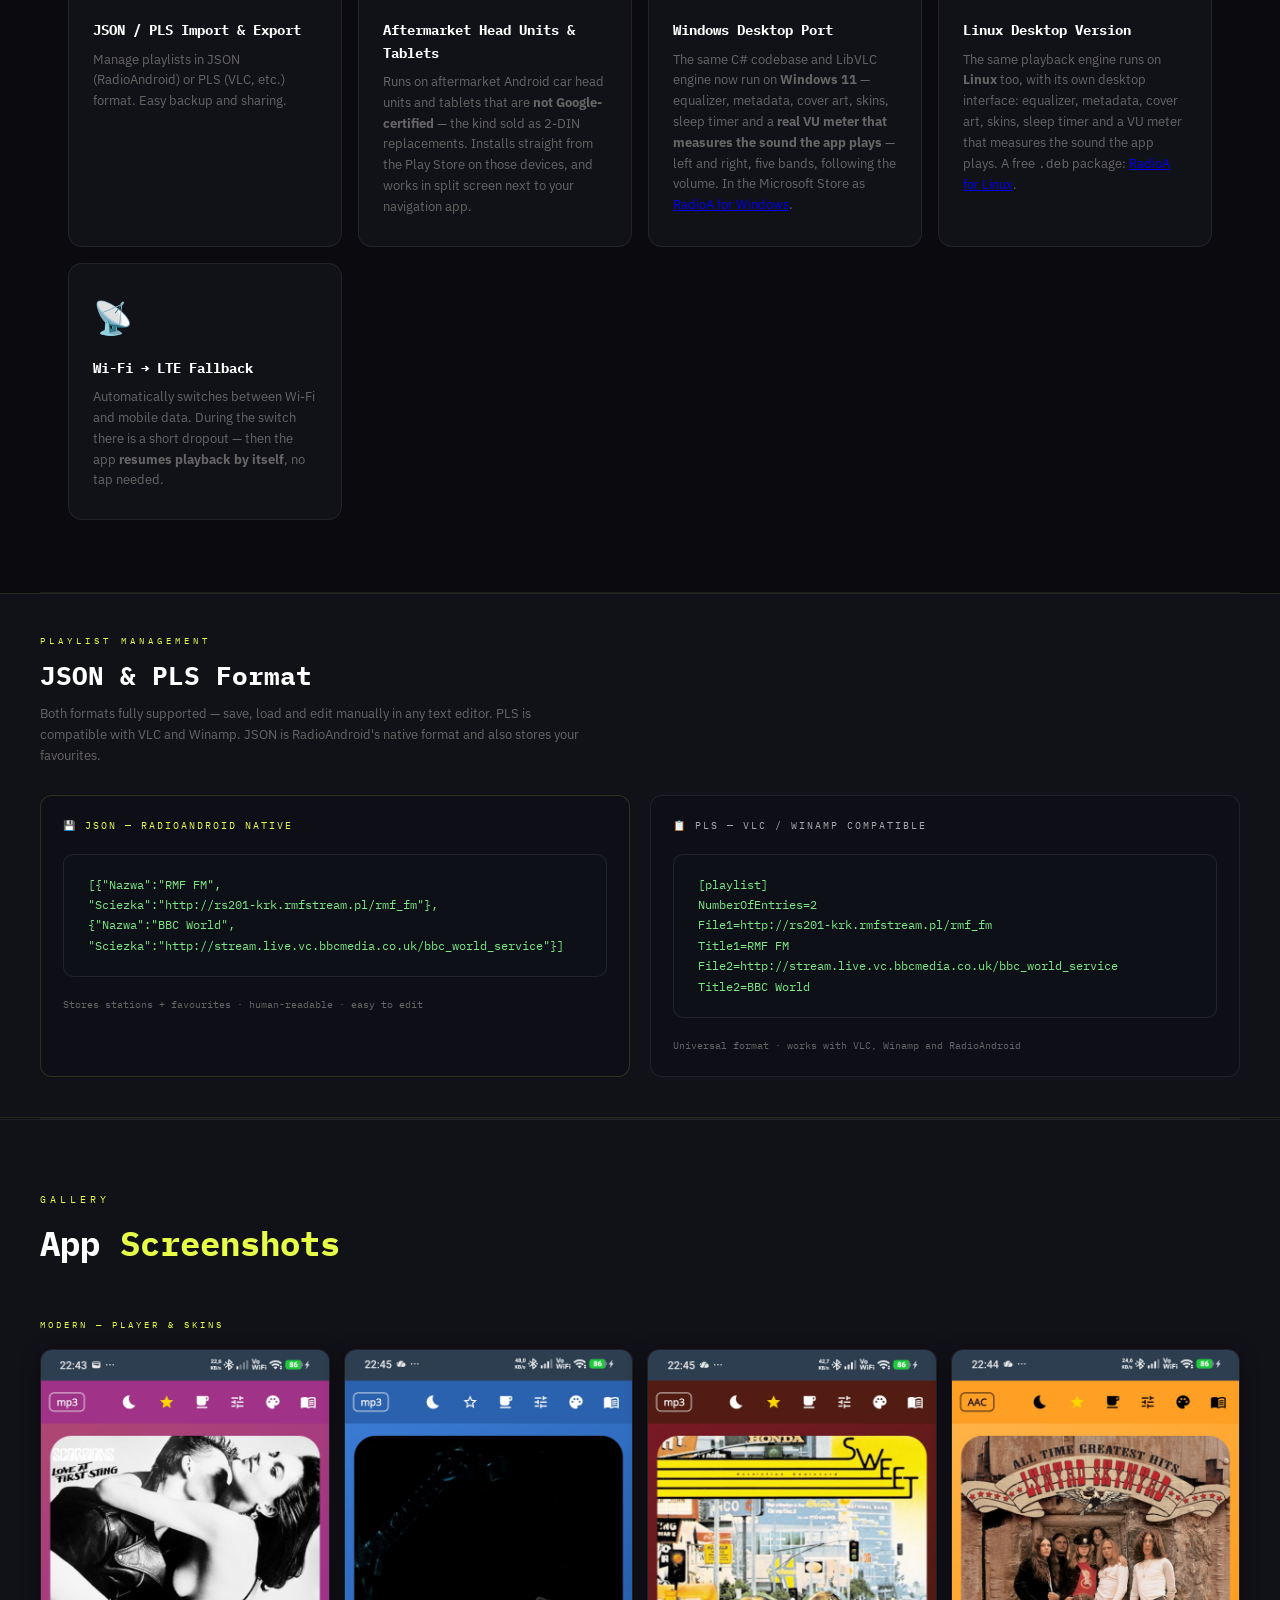
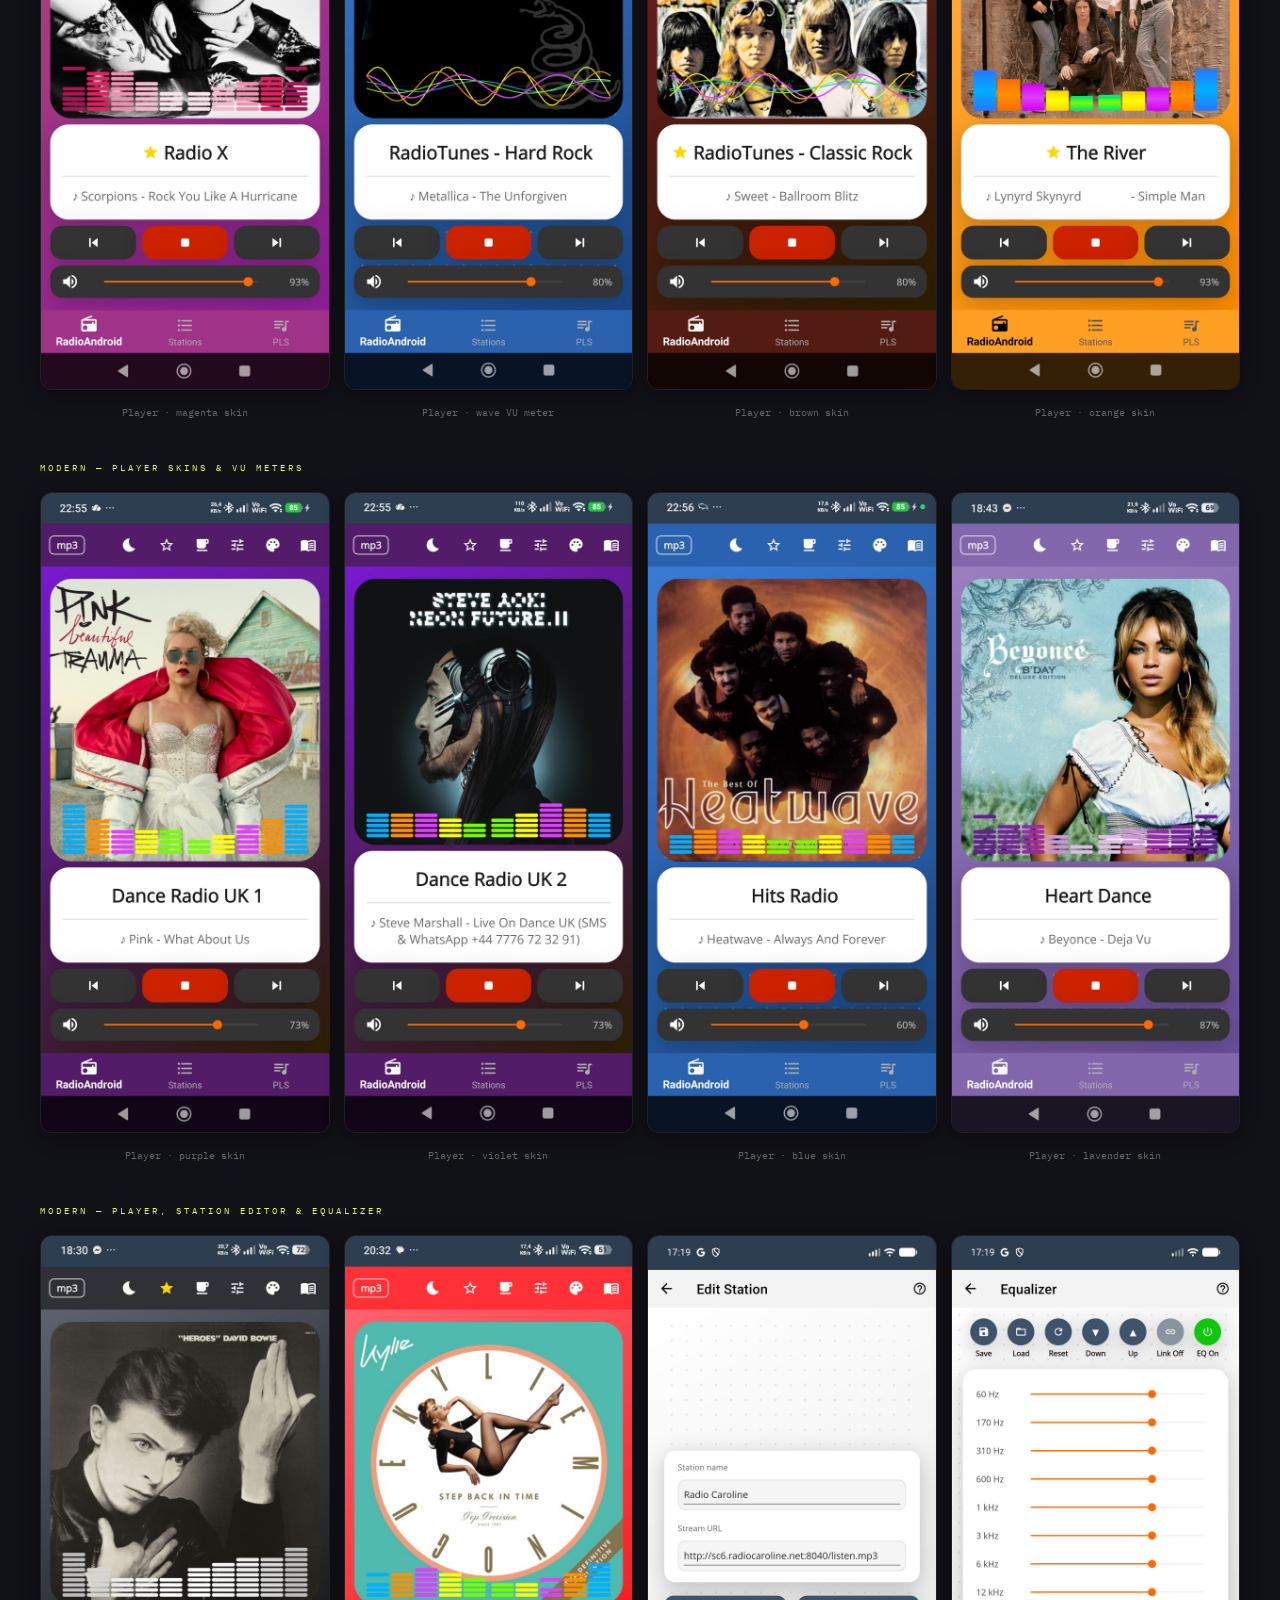
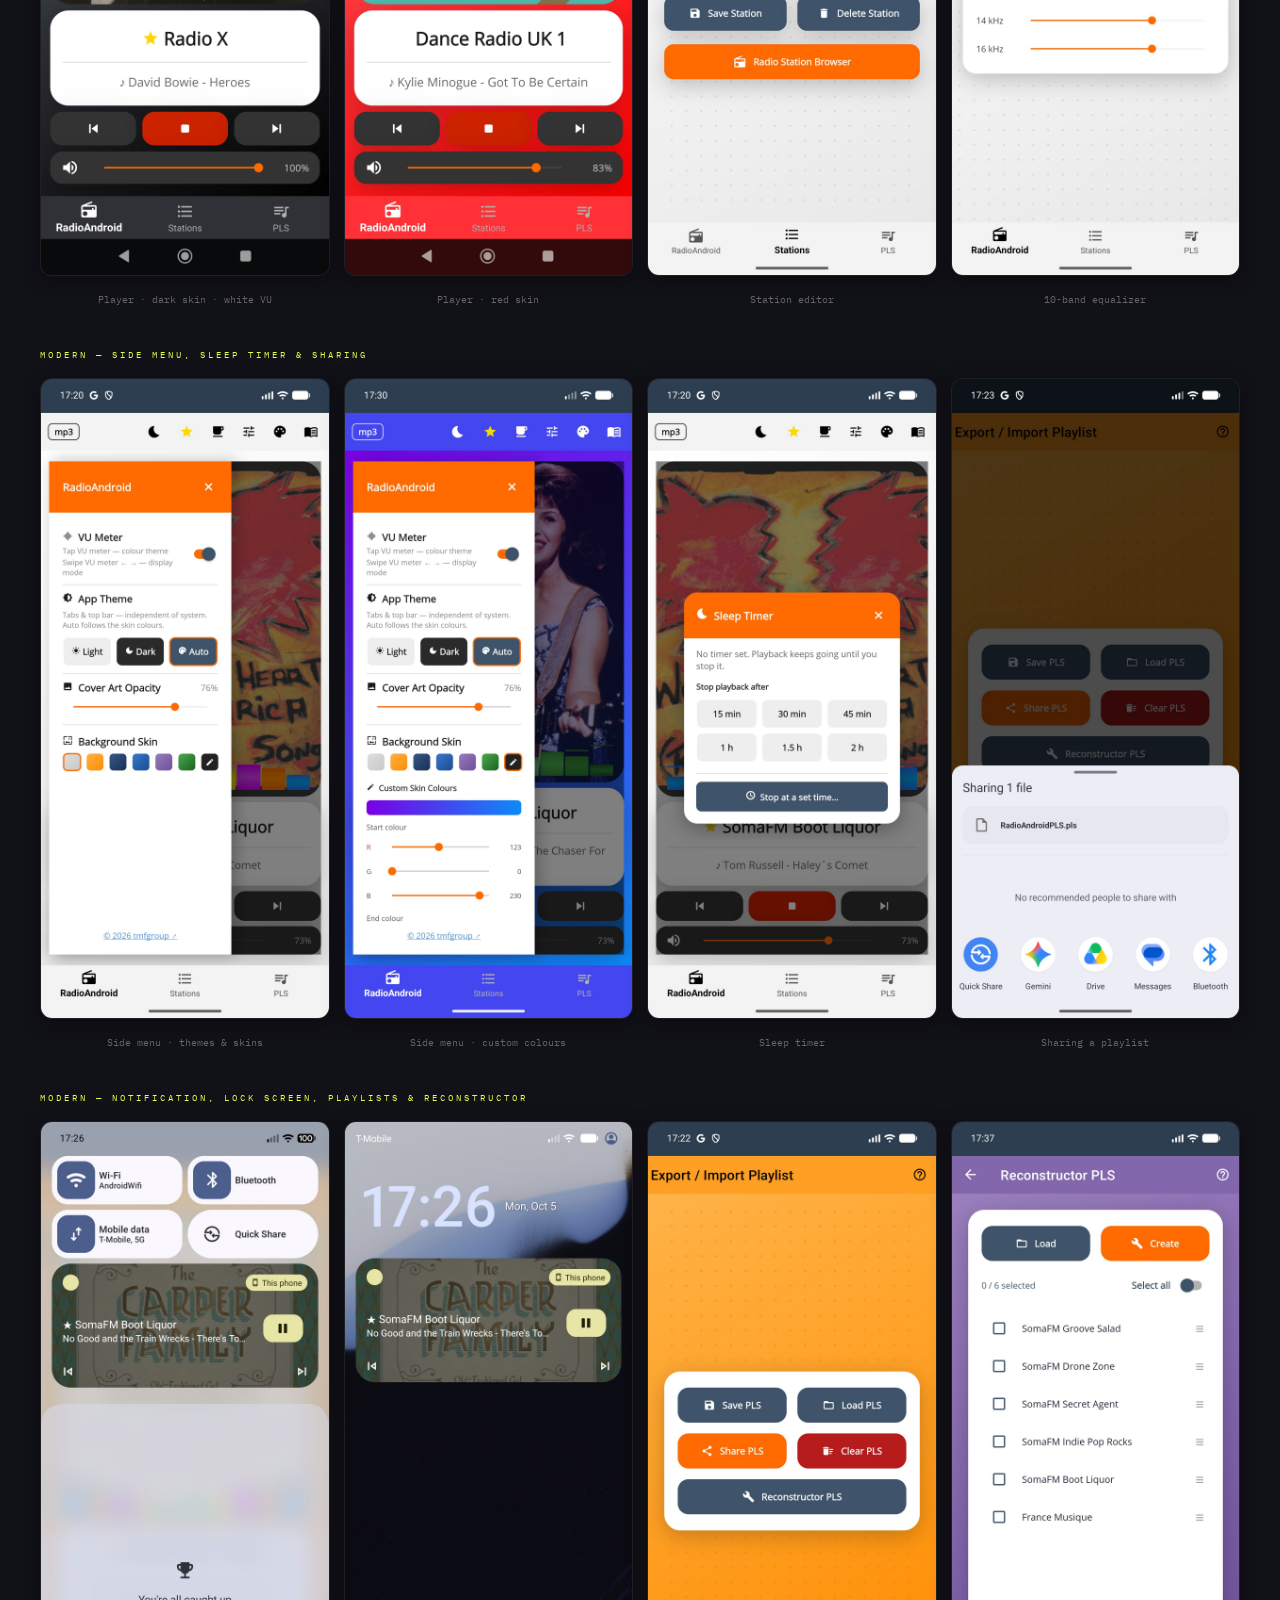
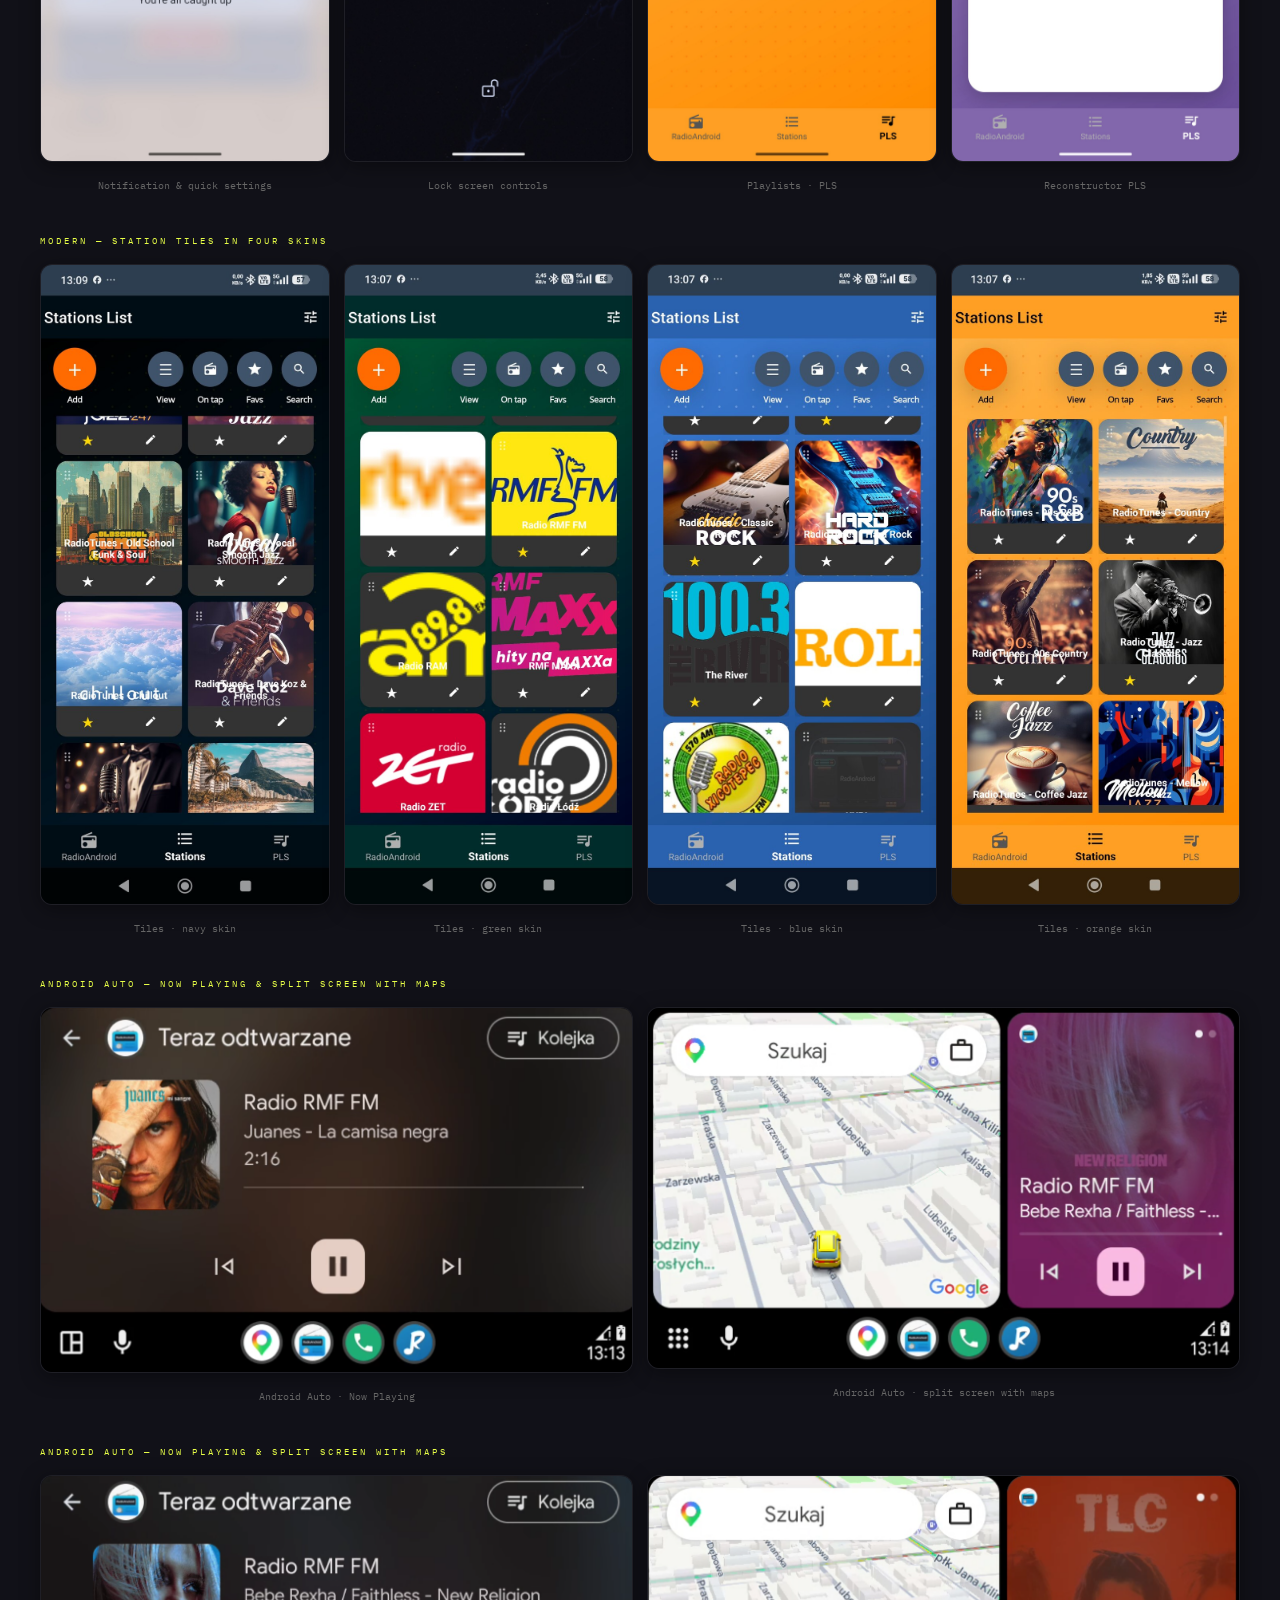
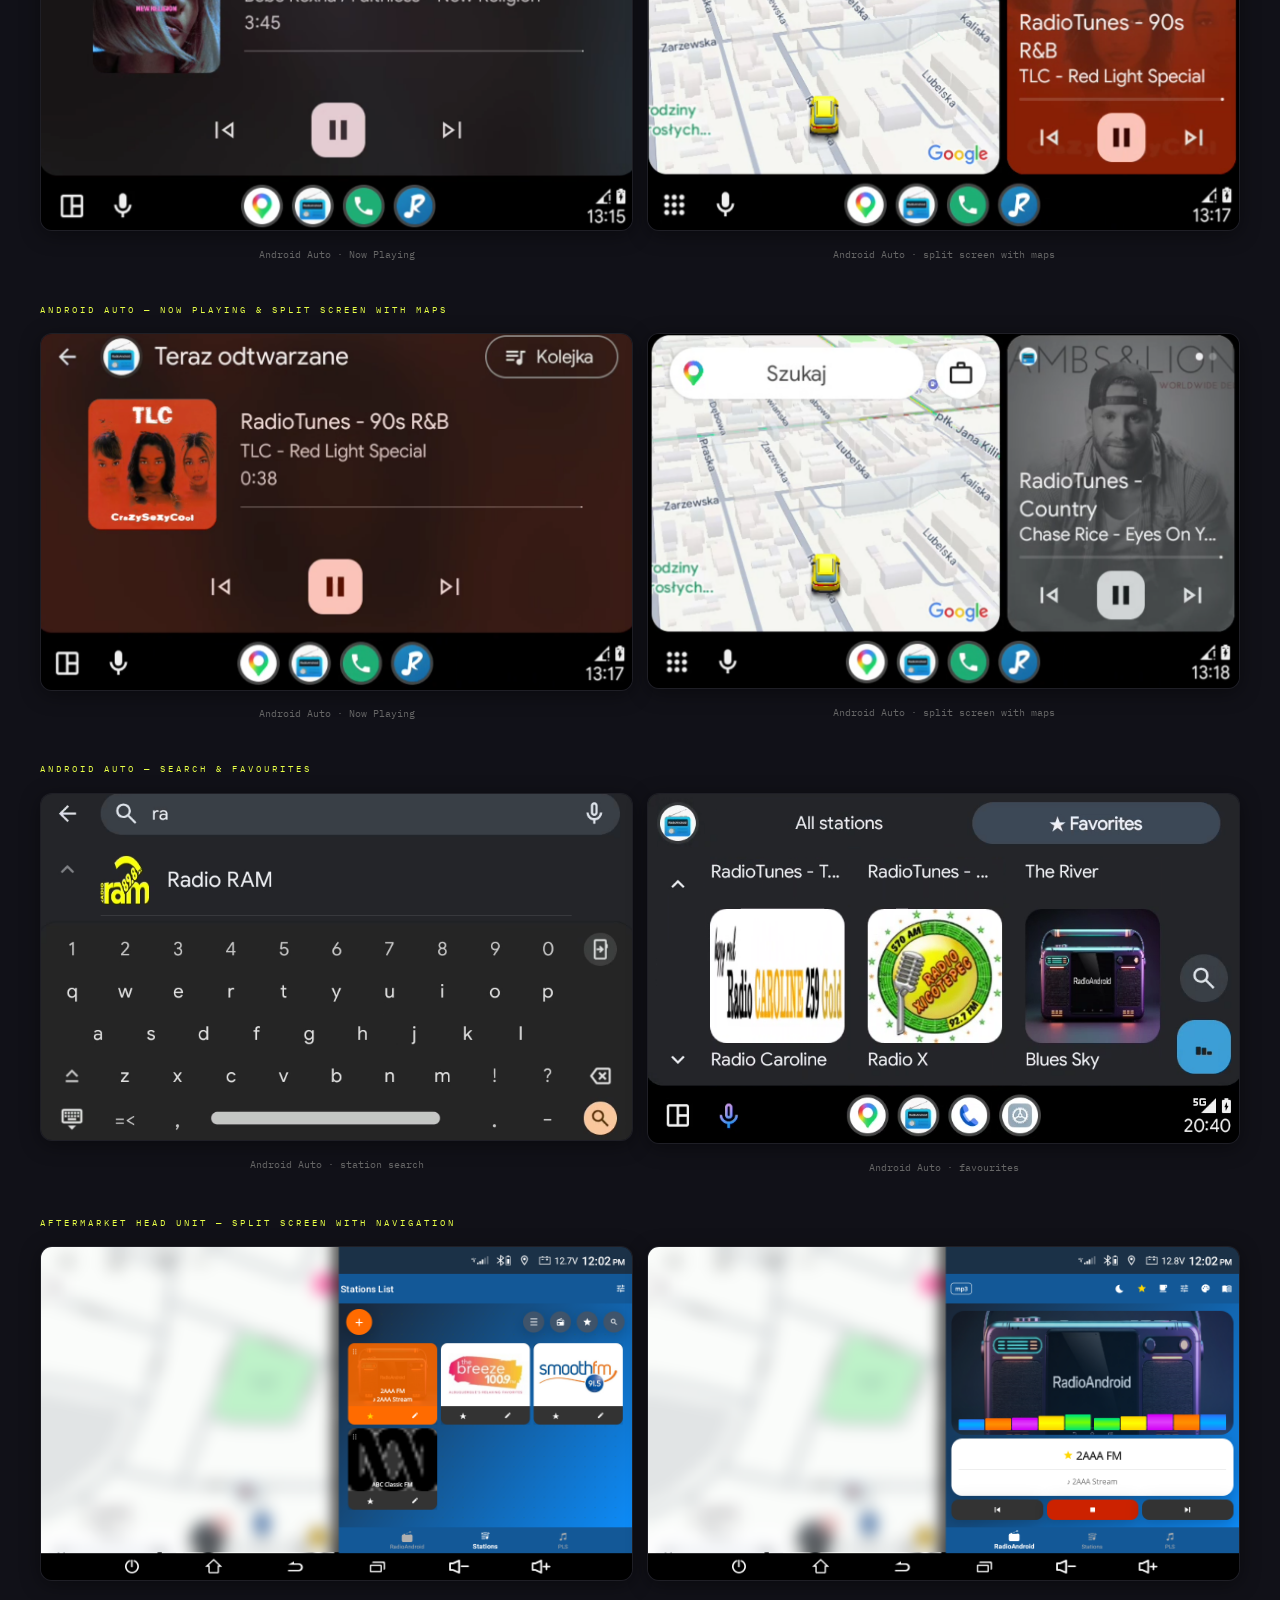
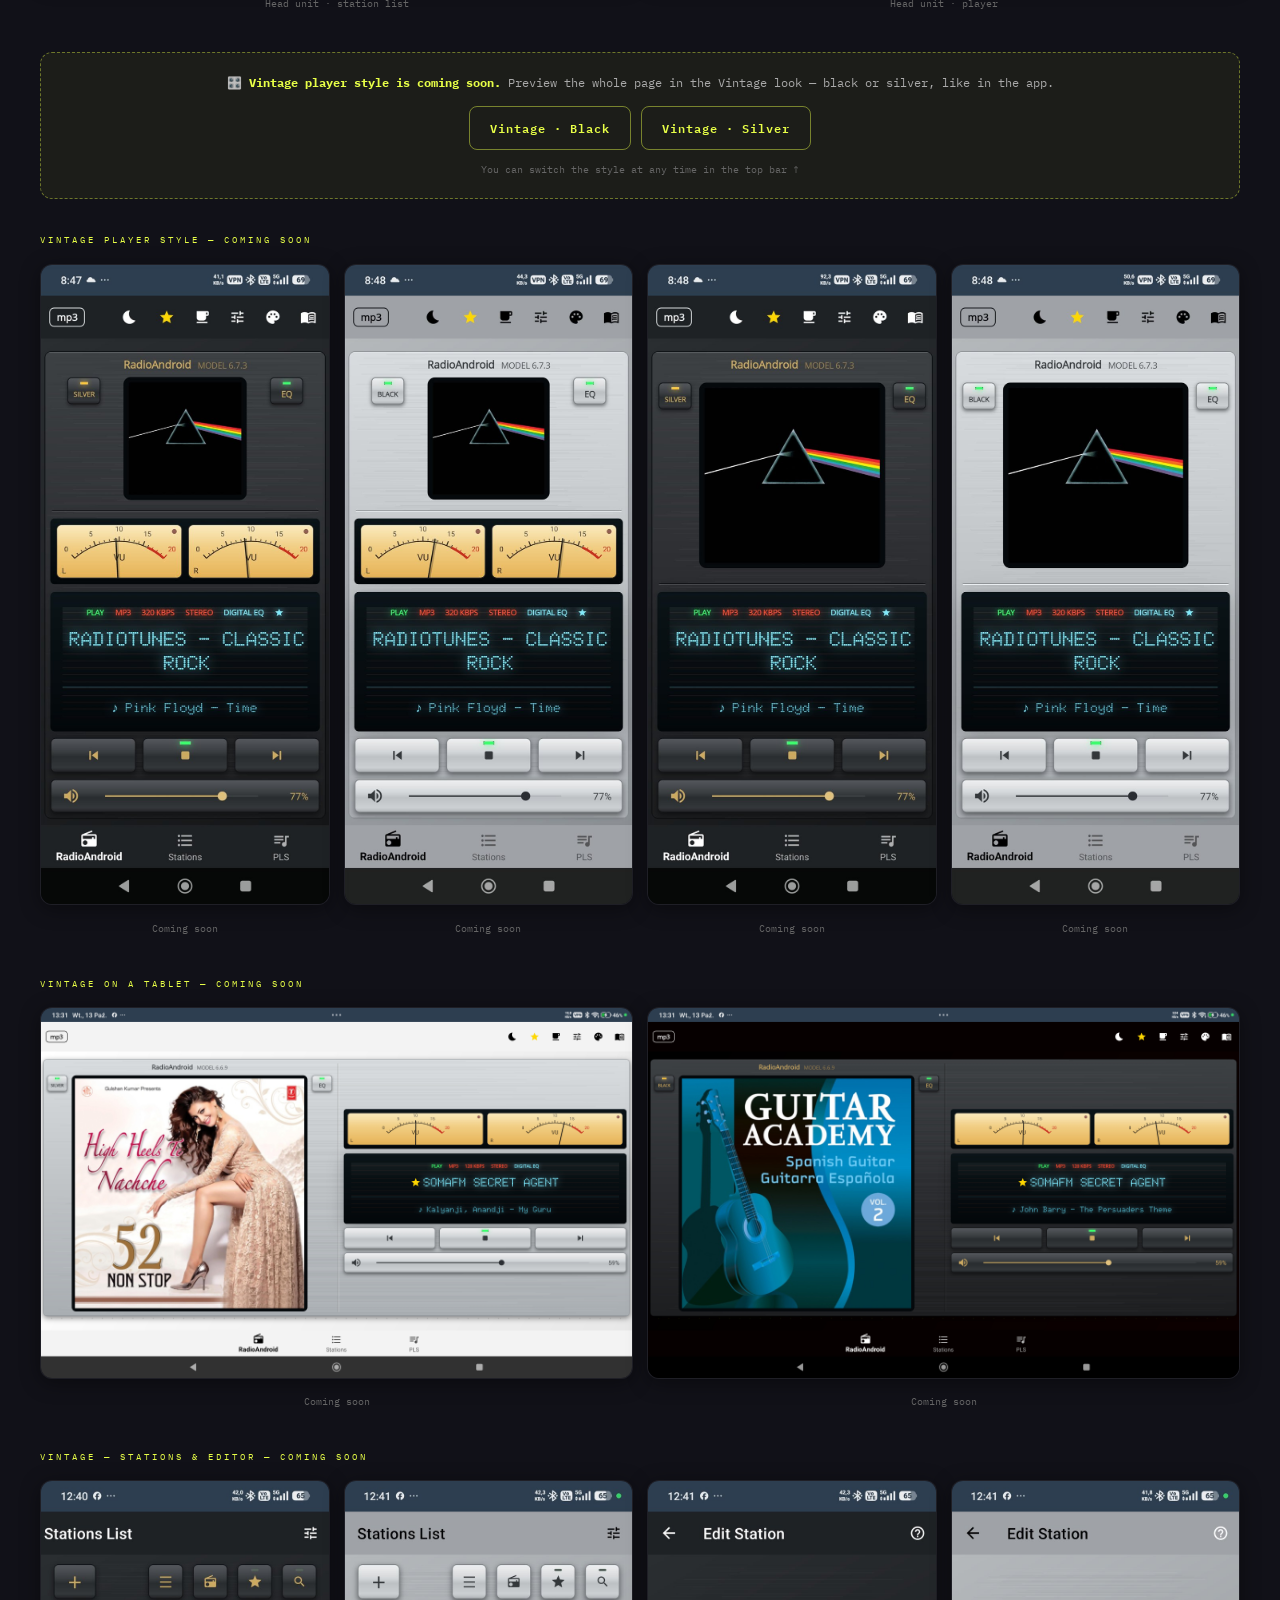
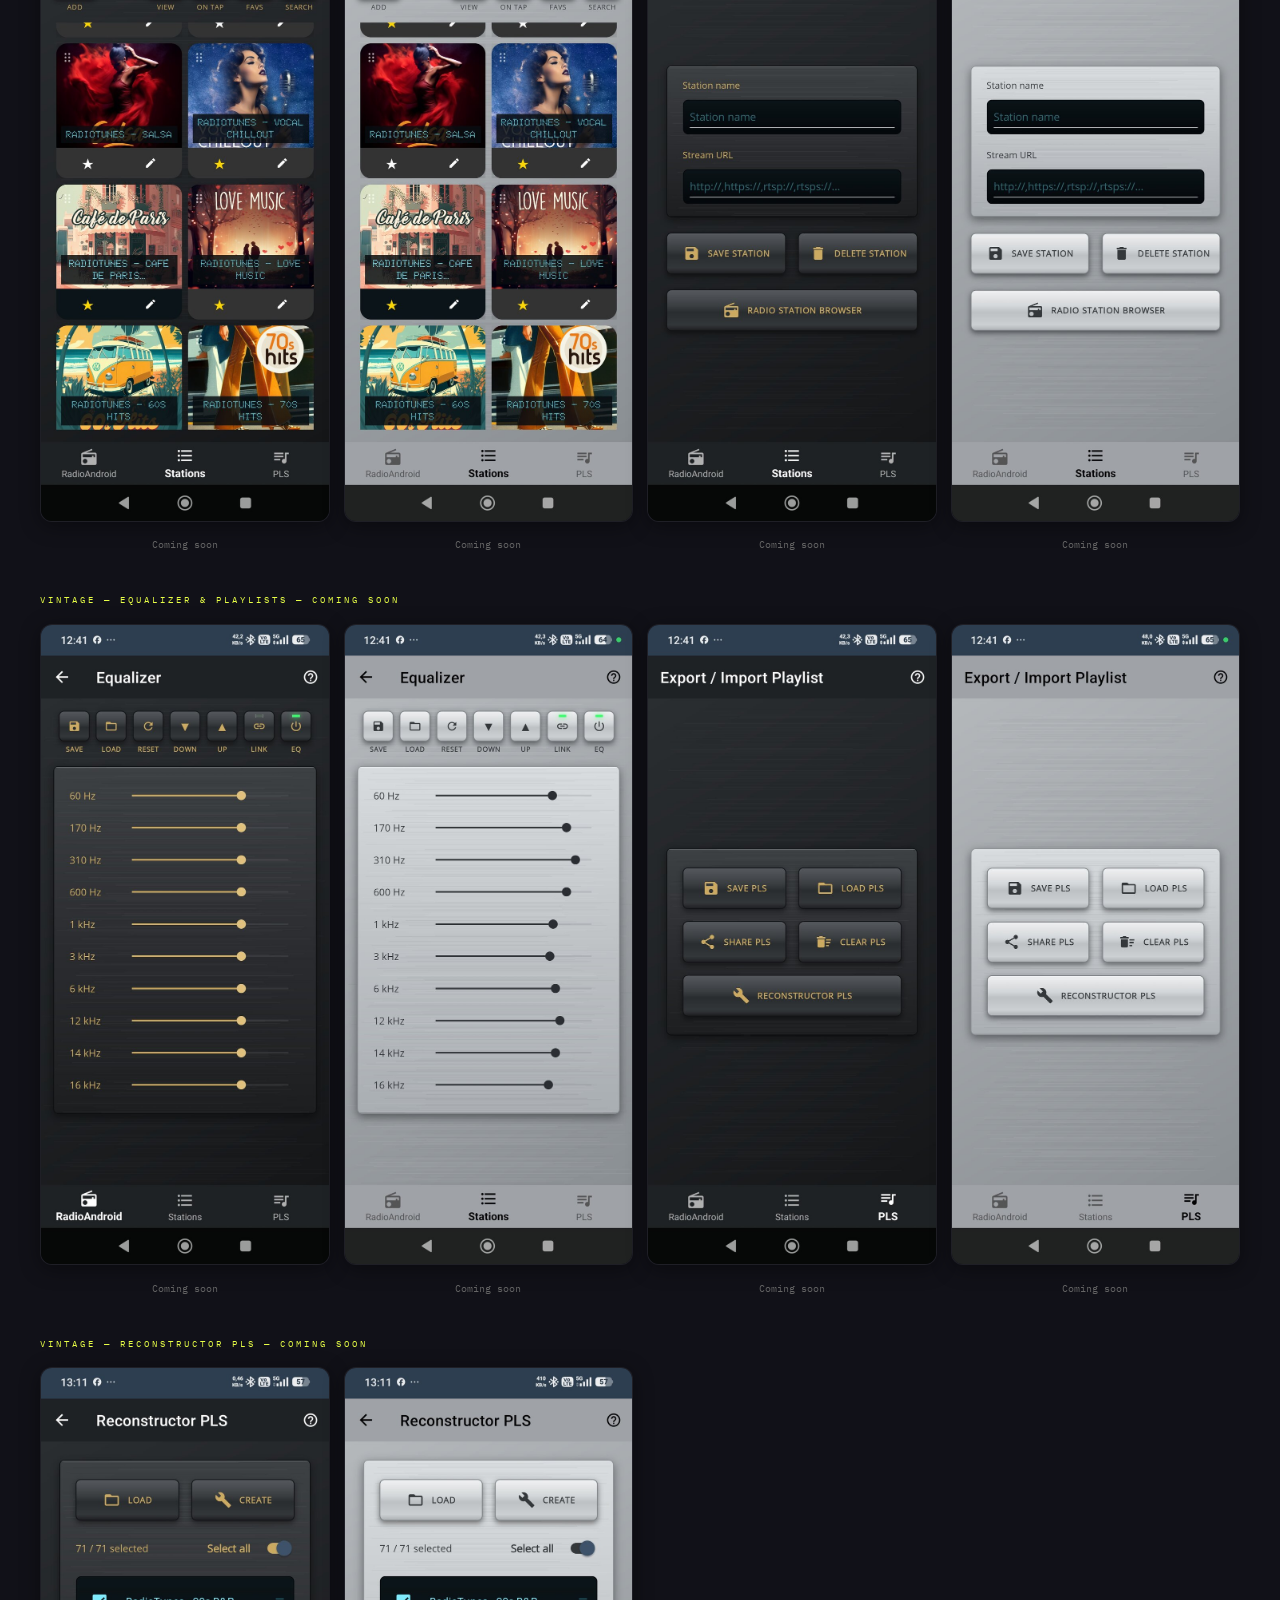
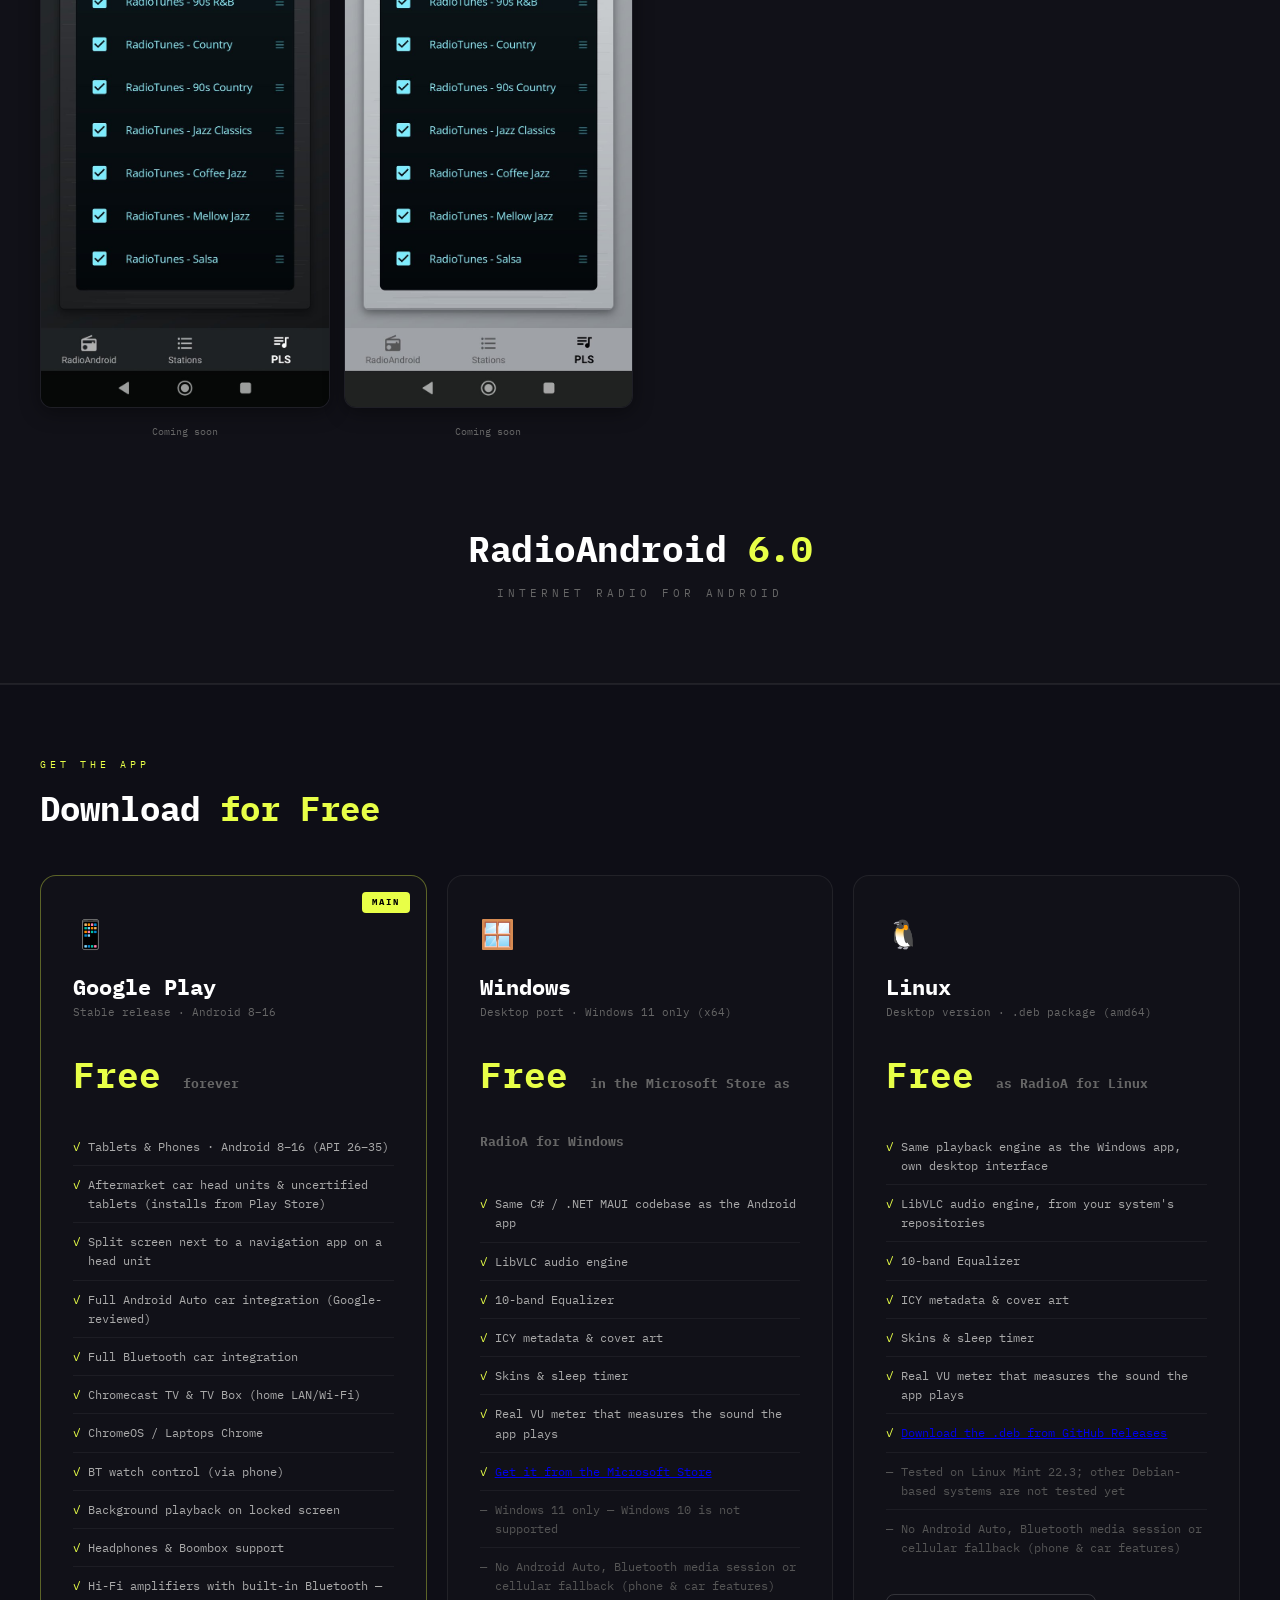
==== commit 1ec6c018: "Site and README: Linux version added (RadioA for Linux) Links, feature and download cards, details r" ====
--- a/index.html
+++ b/index.html
@@ -335,6 +335,7 @@
   <div class="hero-cta">
     <a href="https://play.google.com/store/apps/details?id=com.tmfgroup.radioandroid" class="btn btn-primary key led" target="_blank">📱 Download on Google Play</a>
     <a href="https://toevi.github.io/RadioAndroid-Windows/" class="btn btn-ghost key" target="_blank">🪟 RadioA for Windows</a>
+    <a href="https://toevi.github.io/RadioA-Linux/" class="btn btn-ghost key" target="_blank">🐧 RadioA for Linux</a>
     <a href="https://github.com/toevi/RadioAndroidPro" class="btn btn-ghost key" target="_blank">⭐ View on GitHub</a>
     <a href="details.html" class="btn btn-ghost key" style="border-color:rgba(var(--accent-rgb),0.35);color:var(--accent);">🔬 Technical Details</a>
   </div>
@@ -420,6 +421,11 @@
       <div class="f-icon">🪟</div>
       <h3>Windows Desktop Port</h3>
       <p>The same C# codebase and LibVLC engine now run on <strong>Windows 11</strong> — equalizer, metadata, cover art, skins, sleep timer and a <strong>real VU meter that measures the sound the app plays</strong> — left and right, five bands, following the volume. In the Microsoft Store as <a href="https://apps.microsoft.com/detail/9NJPCB908XPS" target="_blank">RadioA for Windows</a>.</p>
+    </div>
+    <div class="feature-card plate">
+      <div class="f-icon">🐧</div>
+      <h3>Linux Desktop Version</h3>
+      <p>The same playback engine runs on <strong>Linux</strong> too, with its own desktop interface: equalizer, metadata, cover art, skins, sleep timer and a VU meter that measures the sound the app plays. A free <code>.deb</code> package: <a href="https://toevi.github.io/RadioA-Linux/" target="_blank">RadioA for Linux</a>.</p>
     </div>
     <div class="feature-card plate">
       <div class="f-icon">📡</div>
@@ -695,6 +701,25 @@
         <a href="https://toevi.github.io/RadioAndroid-Windows/" class="btn btn-ghost key" target="_blank">🪟 RadioA for Windows</a>
       </div>
 
+      <div class="download-card plate">
+        <div class="dc-icon">🐧</div>
+        <div class="dc-title">Linux</div>
+        <div class="dc-sub">Desktop version · .deb package (amd64)</div>
+        <div class="dc-price">Free <span>as RadioA for Linux</span></div>
+        <ul class="feature-list">
+          <li><span class="check">✓</span> Same playback engine as the Windows app, own desktop interface</li>
+          <li><span class="check">✓</span> LibVLC audio engine, from your system's repositories</li>
+          <li><span class="check">✓</span> 10-band Equalizer</li>
+          <li><span class="check">✓</span> ICY metadata &amp; cover art</li>
+          <li><span class="check">✓</span> Skins &amp; sleep timer</li>
+          <li><span class="check">✓</span> Real VU meter that measures the sound the app plays</li>
+          <li><span class="check">✓</span> <a href="https://github.com/toevi/RadioA-Linux/releases/latest" target="_blank">Download the .deb from GitHub Releases</a></li>
+          <li><span class="dim">—</span> <span style="color:var(--dim)">Tested on Linux Mint 22.3; other Debian-based systems are not tested yet</span></li>
+          <li><span class="dim">—</span> <span style="color:var(--dim)">No Android Auto, Bluetooth media session or cellular fallback (phone &amp; car features)</span></li>
+        </ul>
+        <a href="https://toevi.github.io/RadioA-Linux/" class="btn btn-ghost key" target="_blank">🐧 RadioA for Linux</a>
+      </div>
+
     
 
     </div>
@@ -783,7 +808,7 @@
     <a href="https://toevi.github.io/Android-Radio-privacy-policy/" target="_blank">Privacy Policy</a>
     <a href="details.html">🔬 Technical Details</a>
   </div>
-  <div class="footer-copy">© 2025 Tomek Masłowski · Built with ❤️ for Android Auto enthusiasts</div>
+  <div class="footer-copy">© 2025 Tomek Masłowski · Built with ❤️ for Android Auto enthusiasts · Linux is a registered trademark of Linus Torvalds</div>
 </footer>
 
 </body>
